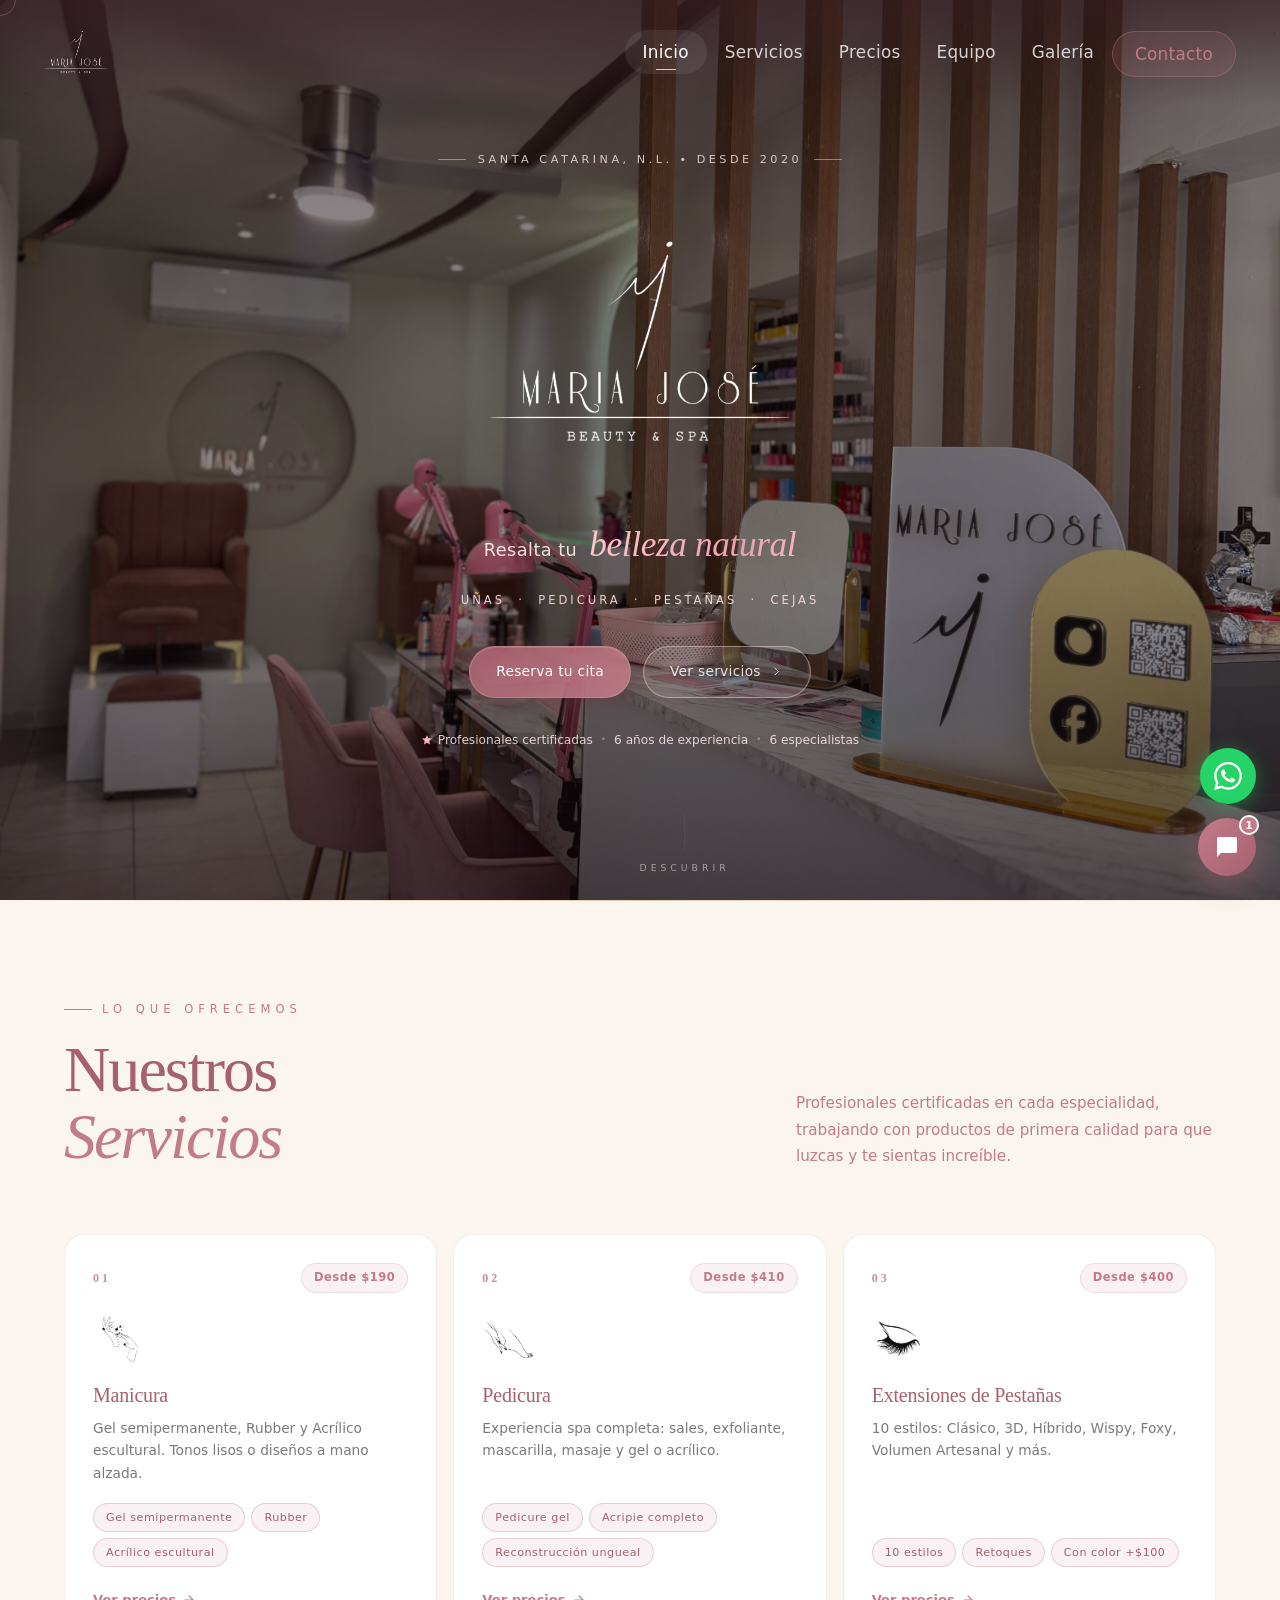
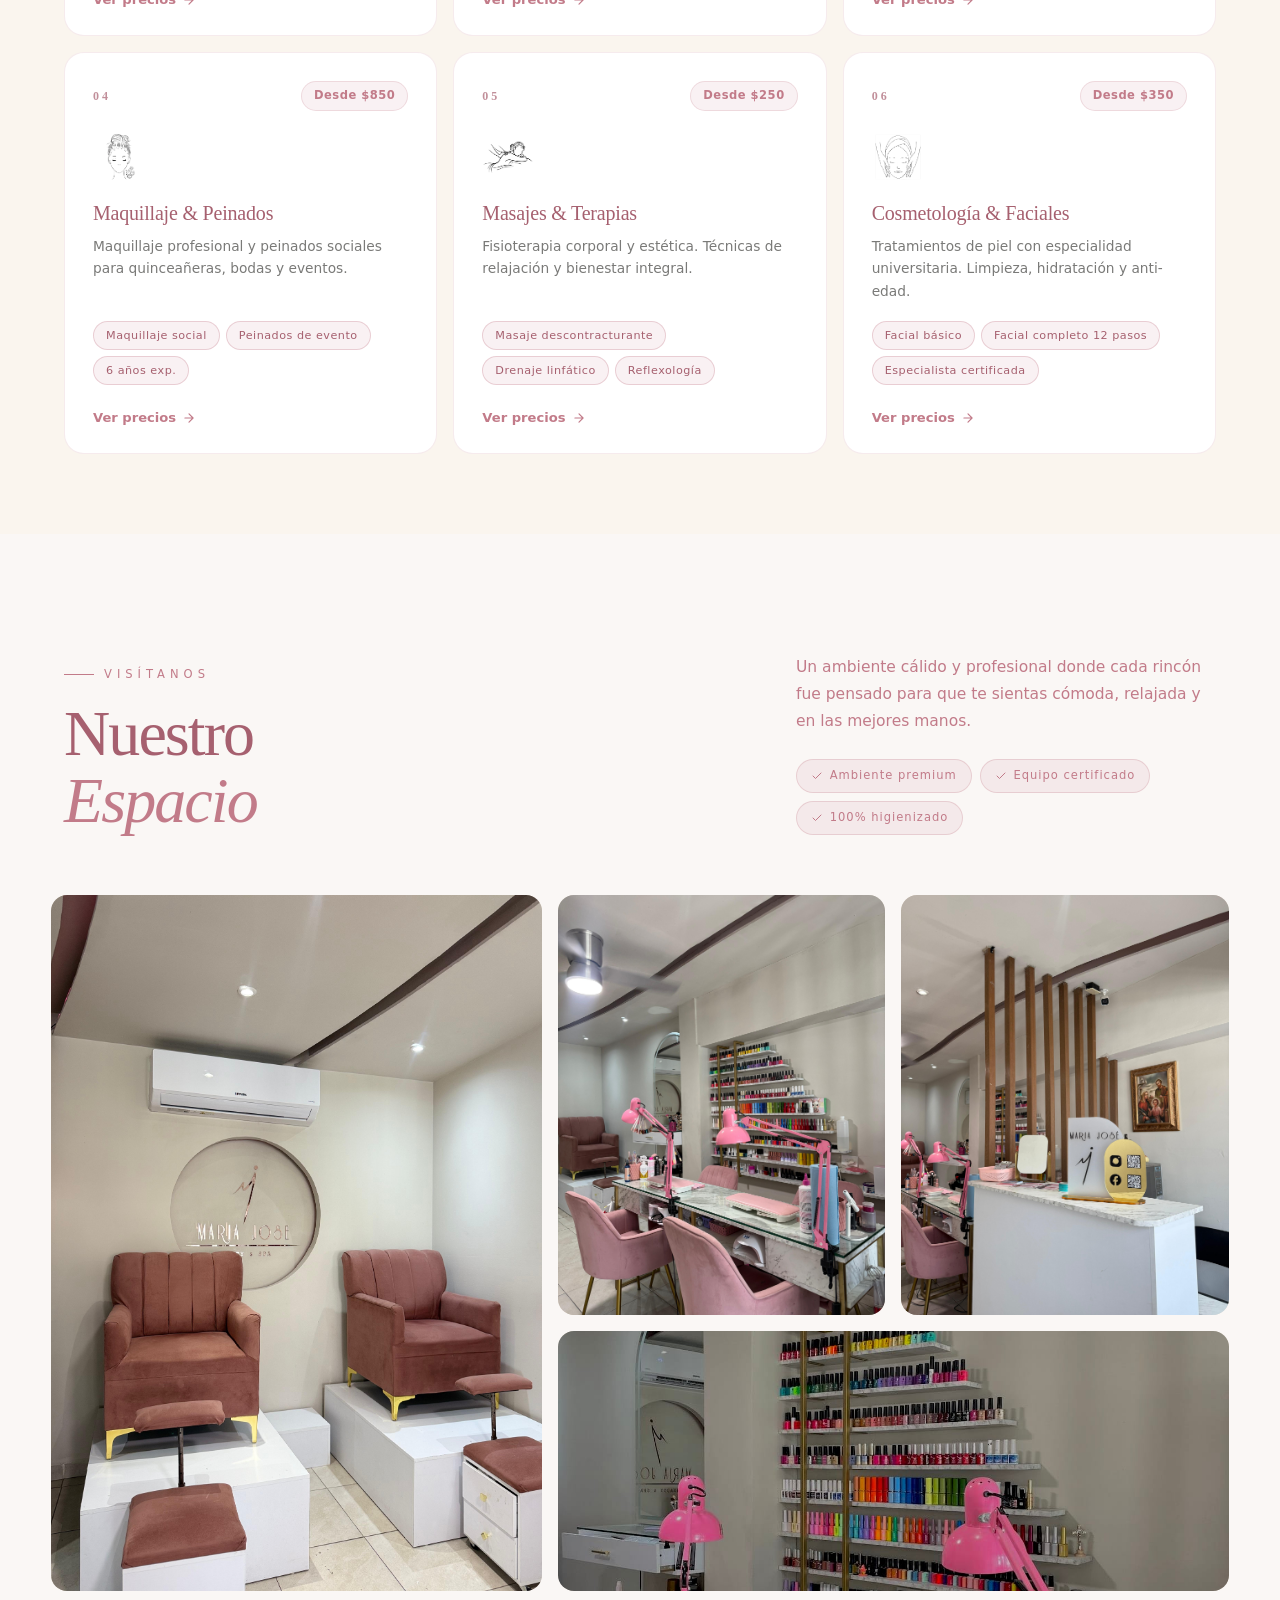
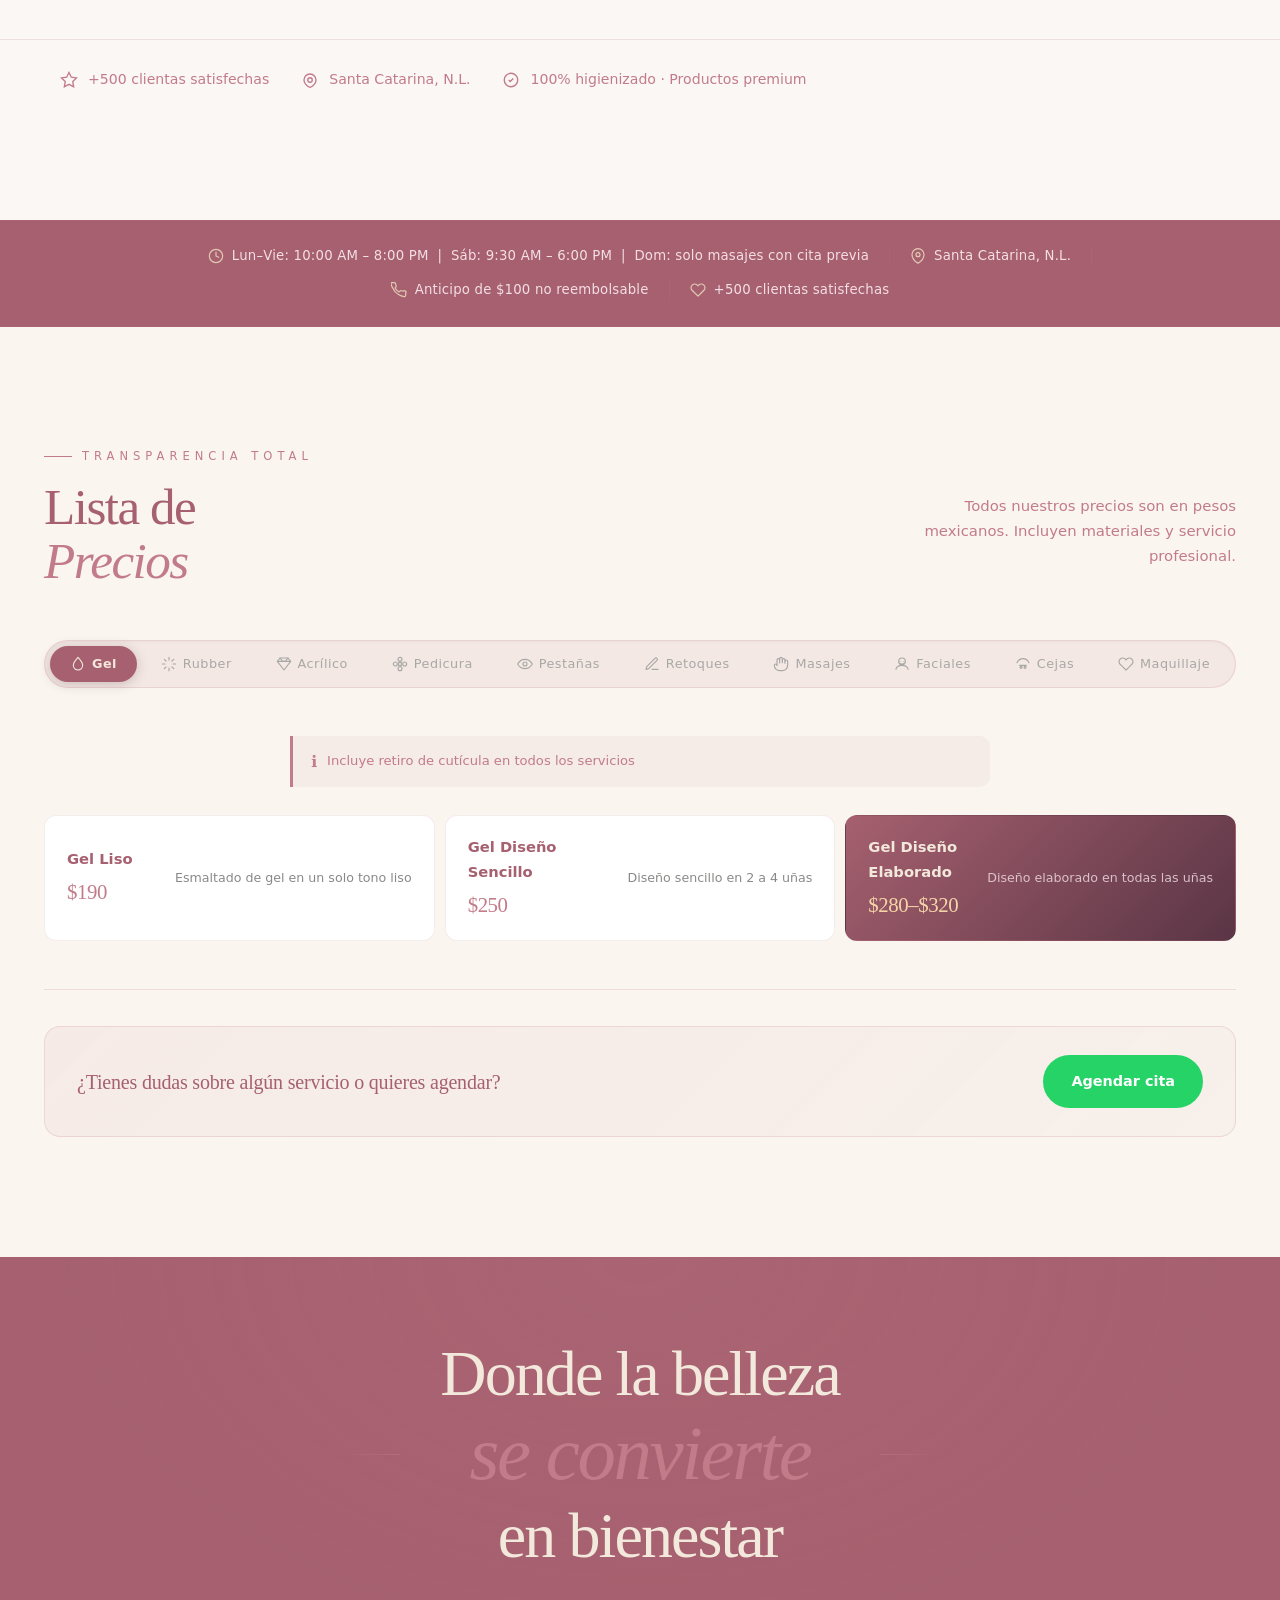
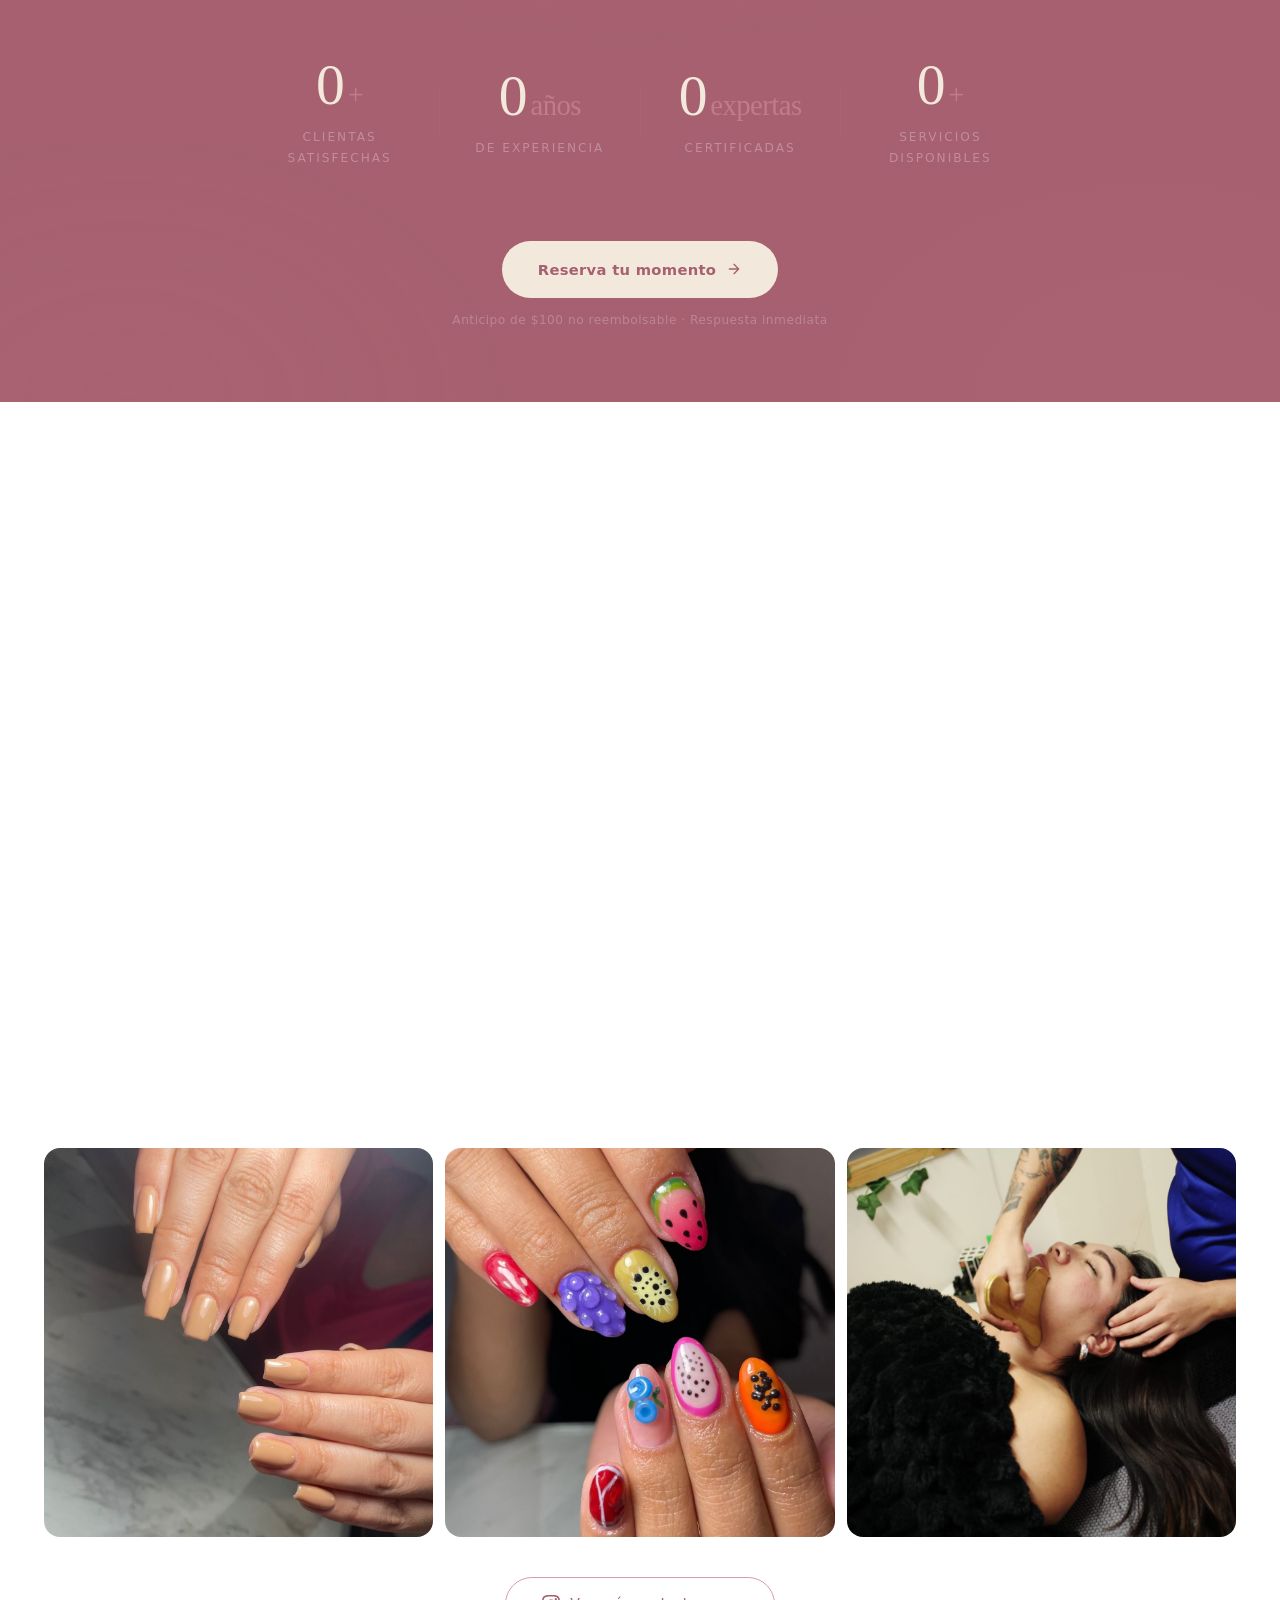
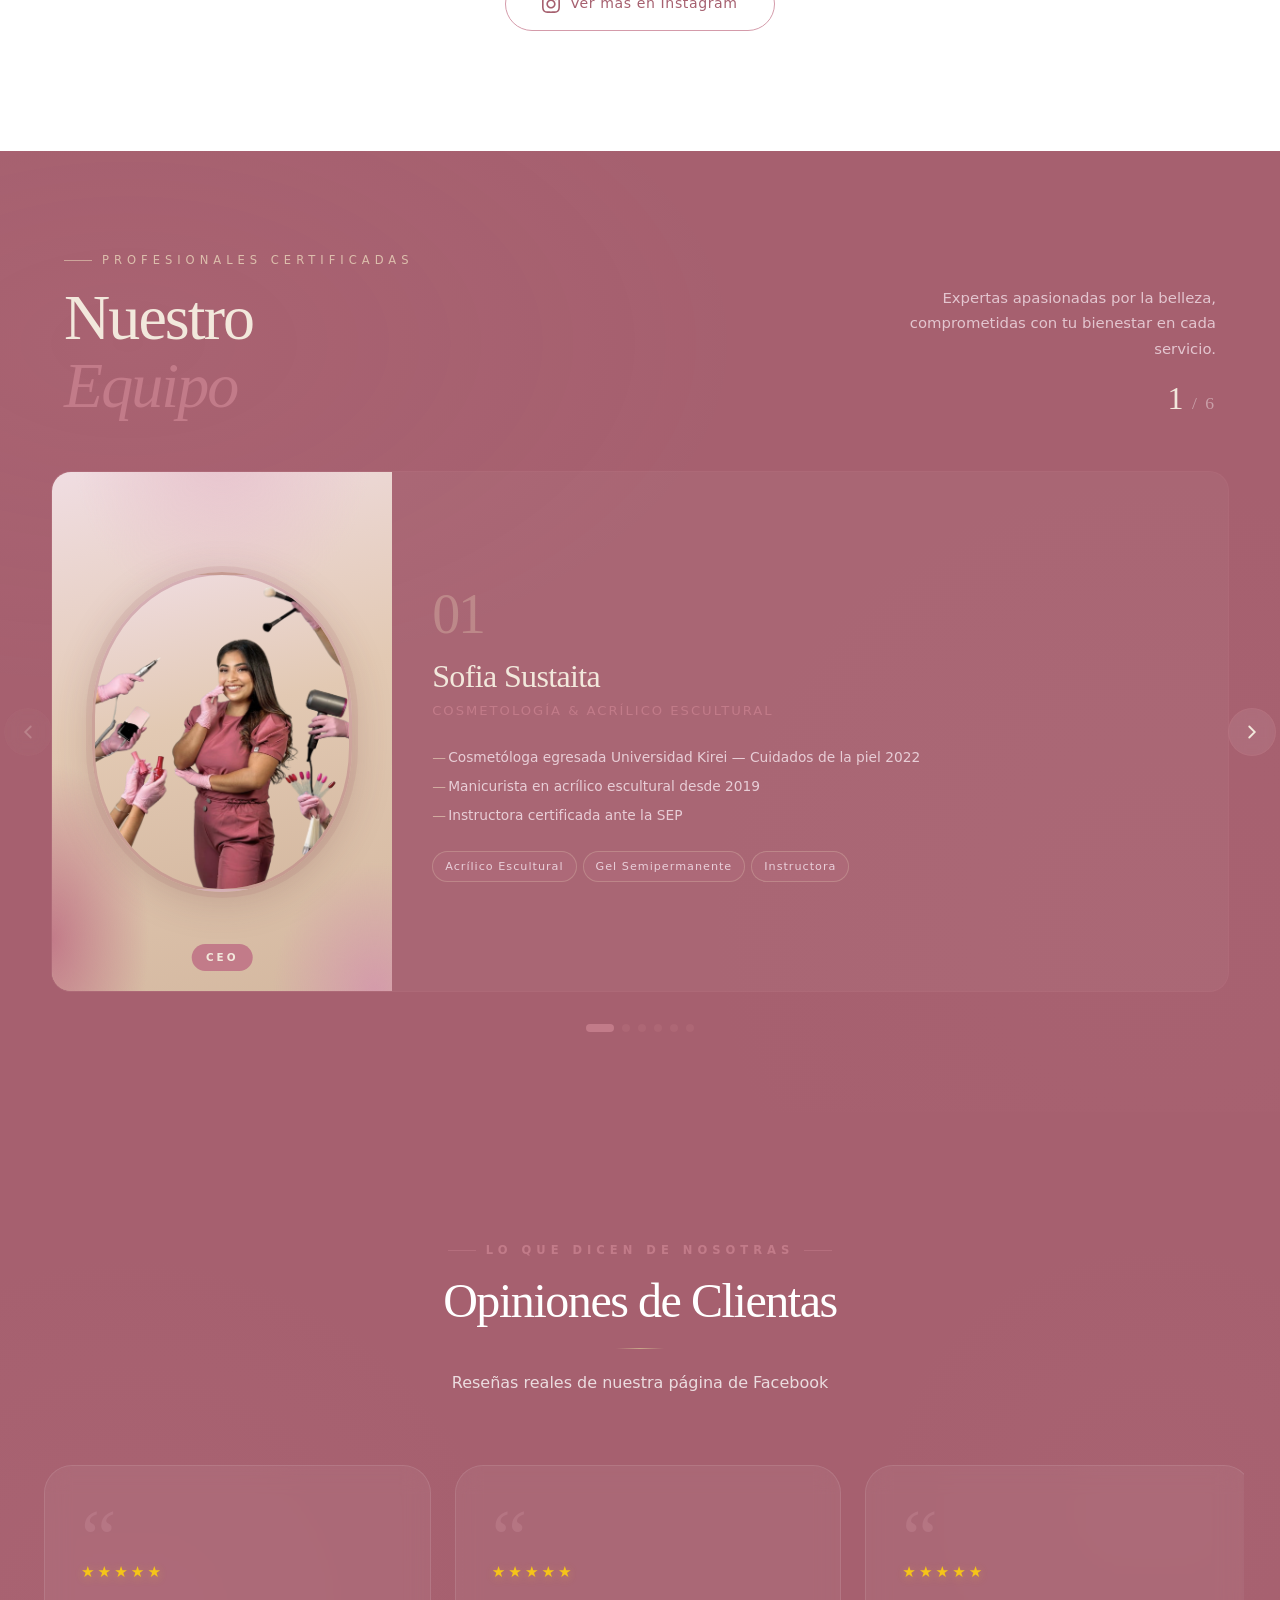
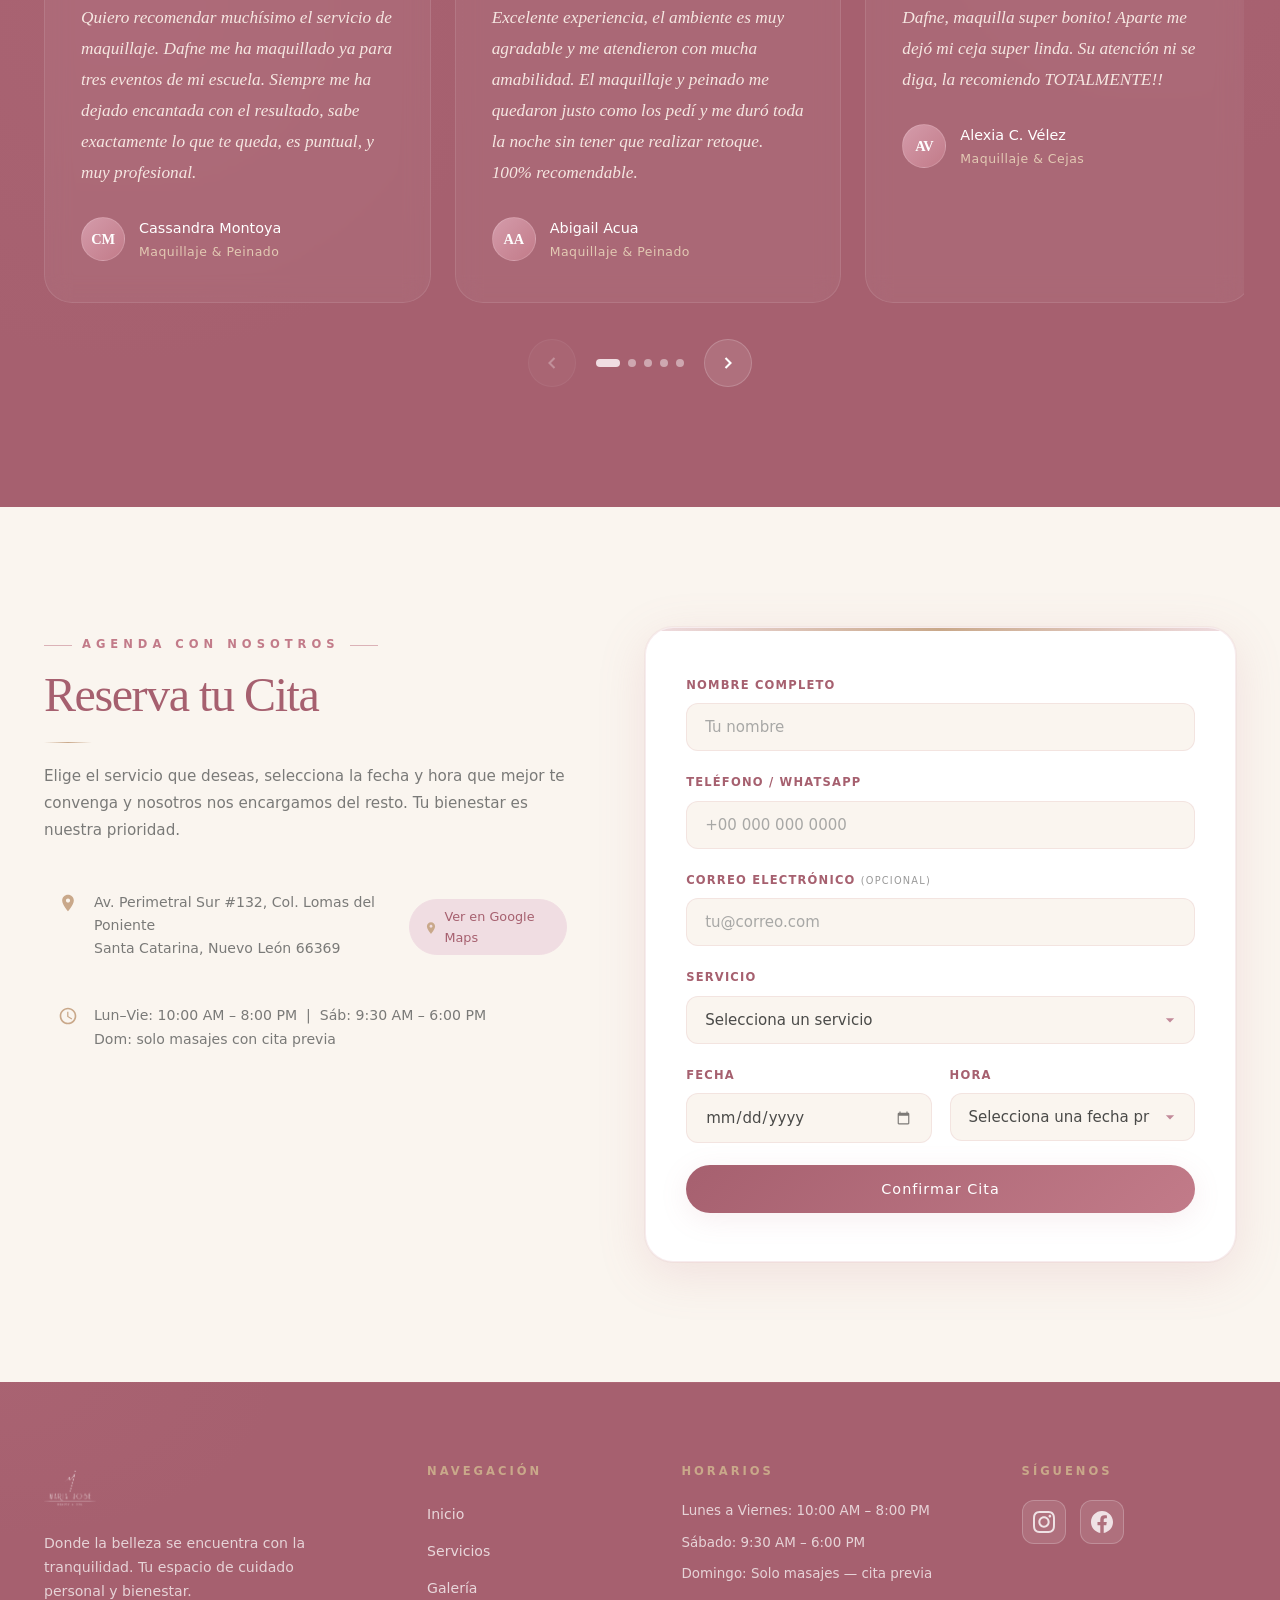
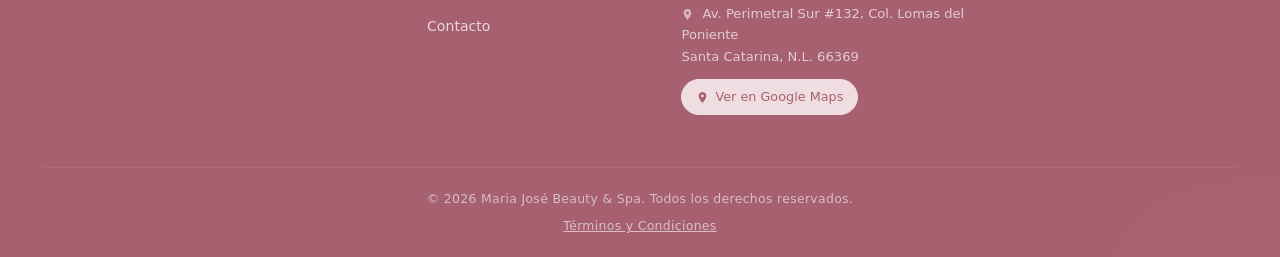
==== index.html @ 69d488f5 "Email opcional en formulario de citas del cliente Co-Authored-By: Claude Sonnet 4.6 <noreply@anthrop" ====
<!DOCTYPE html>
<html lang="es">
<head>
  <meta charset="UTF-8">
  <meta name="viewport" content="width=device-width, initial-scale=1.0">
  <title>Maria Jos&eacute; Beauty &amp; Spa | Resalta tu belleza natural</title>
  <meta name="description" content="Maria Jos&eacute; Beauty & Spa - Servicios profesionales de belleza, manicura, pedicura, tratamientos faciales, corporales y spa. Reserva tu cita hoy.">

  <!-- Favicon -->
  <link rel="icon" type="image/png" href="img/Logo.png">
  <link rel="apple-touch-icon" href="img/Logo.png">

  <!-- Preload hero image -->
  <link rel="preload" as="image" href="img/local/hero.png">

  <!-- Open Graph / Social Sharing -->
  <meta property="og:type" content="website">
  <meta property="og:locale" content="es_MX">
  <meta property="og:title" content="Maria Jos&eacute; Beauty &amp; Spa | Resalta tu belleza natural">
  <meta property="og:description" content="Servicios profesionales de belleza en Santa Catarina, N.L. Manicura, Pedicura, Extensiones de Pesta&ntilde;as, Maquillaje, Masajes y Cosmetolog&iacute;a.">
  <meta property="og:image" content="img/local/espacio-1.jpg">
  <meta name="twitter:card" content="summary_large_image">
  <meta name="twitter:title" content="Maria Jos&eacute; Beauty &amp; Spa">
  <meta name="twitter:description" content="Servicios profesionales de belleza en Santa Catarina, N.L. Reserva tu cita hoy.">
  <meta name="twitter:image" content="img/local/espacio-1.jpg">

  <!-- Content Security Policy — capa de defensa contra XSS e inyección -->
  <meta http-equiv="Content-Security-Policy" content="default-src 'self'; script-src 'self' https://cdn.jsdelivr.net 'unsafe-inline'; style-src 'self' https://fonts.googleapis.com https://fonts.gstatic.com 'unsafe-inline'; font-src 'self' https://fonts.gstatic.com; img-src 'self' data: https:; connect-src 'self' https://*.supabase.co wss://*.supabase.co; frame-ancestors 'none';">
  <meta http-equiv="X-Content-Type-Options" content="nosniff">
  <meta http-equiv="X-Frame-Options" content="DENY">

  <link rel="preconnect" href="https://fonts.googleapis.com">
  <link rel="preconnect" href="https://fonts.gstatic.com" crossorigin>
  <link href="https://fonts.googleapis.com/css2?family=Cormorant+Garamond:ital,wght@0,300;0,400;0,500;0,600;1,300;1,400;1,500&family=DM+Sans:ital,opsz,wght@0,9..40,300;0,9..40,400;0,9..40,500;0,9..40,600;1,9..40,300&family=DM+Serif+Display:ital@0;1&display=swap" rel="stylesheet">
  <link rel="stylesheet" href="css/styles.css">
  <link rel="stylesheet" href="css/hero3d.css">
  <link rel="stylesheet" href="css/enhancements.css">
</head>
<body>

  <!-- ========== HEADER ========== -->
  <header class="header" id="header">
    <div class="header__container">
      <a href="#inicio" class="header__logo">
        <img src="img/Logo.png" alt="Maria Jos&eacute; Beauty &amp; Spa" class="header__logo-img">
      </a>

      <button class="header__toggle" id="navToggle" aria-label="Abrir men&uacute;">
        <span></span>
        <span></span>
        <span></span>
      </button>

      <nav class="header__nav" id="navMenu">
        <ul class="header__nav-list">
          <li><a href="#inicio" class="header__nav-link">Inicio</a></li>
          <li><a href="#servicios" class="header__nav-link">Servicios</a></li>
          <li><a href="#precios" class="header__nav-link">Precios</a></li>
          <li><a href="#equipo" class="header__nav-link">Equipo</a></li>
          <li><a href="#galeria" class="header__nav-link">Galer&iacute;a</a></li>
          <li><a href="#contacto" class="header__nav-link">Contacto</a></li>
        </ul>
      </nav>
    </div>
  </header>

  <!-- ========== HERO ========== -->
  <section class="hero hero--cinematic" id="inicio">
    <h1 class="sr-only">Maria Jos&eacute; Beauty &amp; Spa</h1>

    <!-- Fondo degradado animado -->
    <div class="hc__bg" aria-hidden="true"></div>

    <!-- Flor 3D CSS — objeto central -->
    <div class="hc__flower-stage" aria-hidden="true">
      <div class="hc__flower">
        <!-- 8 pétalos, cada uno es un par de capas CSS 3D -->
        <div class="hc__petal hc__petal--1"><div class="hc__petal-inner"></div></div>
        <div class="hc__petal hc__petal--2"><div class="hc__petal-inner"></div></div>
        <div class="hc__petal hc__petal--3"><div class="hc__petal-inner"></div></div>
        <div class="hc__petal hc__petal--4"><div class="hc__petal-inner"></div></div>
        <div class="hc__petal hc__petal--5"><div class="hc__petal-inner"></div></div>
        <div class="hc__petal hc__petal--6"><div class="hc__petal-inner"></div></div>
        <div class="hc__petal hc__petal--7"><div class="hc__petal-inner"></div></div>
        <div class="hc__petal hc__petal--8"><div class="hc__petal-inner"></div></div>
        <!-- Centro de la flor -->
        <div class="hc__flower-center">
          <div class="hc__flower-center-inner"></div>
        </div>
      </div>
      <!-- Anillos orbitales -->
      <div class="hc__orbit hc__orbit--1"></div>
      <div class="hc__orbit hc__orbit--2"></div>
      <!-- Polvo de luz -->
      <div class="hc__dust" aria-hidden="true">
        <span class="hc__dust-p hc__dust-p--1"></span>
        <span class="hc__dust-p hc__dust-p--2"></span>
        <span class="hc__dust-p hc__dust-p--3"></span>
        <span class="hc__dust-p hc__dust-p--4"></span>
        <span class="hc__dust-p hc__dust-p--5"></span>
        <span class="hc__dust-p hc__dust-p--6"></span>
        <span class="hc__dust-p hc__dust-p--7"></span>
        <span class="hc__dust-p hc__dust-p--8"></span>
        <span class="hc__dust-p hc__dust-p--9"></span>
        <span class="hc__dust-p hc__dust-p--10"></span>
        <span class="hc__dust-p hc__dust-p--11"></span>
        <span class="hc__dust-p hc__dust-p--12"></span>
      </div>
    </div>

    <!-- Contenido de texto -->
    <div class="hc__content">

      <!-- Eyebrow -->
      <p class="hc__eyebrow">
        <span class="hc__eyebrow-line"></span>
        Santa Catarina, N.L. &bull; Desde 2020
        <span class="hc__eyebrow-line"></span>
      </p>

      <!-- Logo -->
      <div class="hc__logo-wrap">
        <img src="img/Logo.png" alt="Maria Jos&eacute; Beauty &amp; Spa" class="hc__logo">
      </div>

      <!-- Tagline -->
      <p class="hc__tagline">
        Resalta tu <em>belleza natural</em>
      </p>

      <!-- Servicios -->
      <p class="hc__services">Uñas &nbsp;·&nbsp; Pedicura &nbsp;·&nbsp; Pestañas &nbsp;·&nbsp; Cejas</p>

      <!-- CTAs -->
      <div class="hc__ctas">
        <a href="#contacto" class="hc__btn hc__btn--primary">
          Reserva tu cita
        </a>
        <a href="#servicios" class="hc__btn hc__btn--ghost">
          Ver servicios
          <svg viewBox="0 0 24 24" fill="none" stroke="currentColor" stroke-width="1.5" width="15" height="15" aria-hidden="true">
            <path d="M9 18l6-6-6-6"/>
          </svg>
        </a>
      </div>

      <!-- Badges -->
      <div class="hc__badges">
        <span class="hc__badge">
          <svg viewBox="0 0 24 24" fill="currentColor" width="12" height="12"><path d="M12 17.27L18.18 21l-1.64-7.03L22 9.24l-7.19-.61L12 2 9.19 8.63 2 9.24l5.46 4.73L5.82 21z"/></svg>
          Profesionales certificadas
        </span>
        <span class="hc__badge-sep">&bull;</span>
        <span class="hc__badge">6 a&ntilde;os de experiencia</span>
        <span class="hc__badge-sep">&bull;</span>
        <span class="hc__badge">6 especialistas</span>
      </div>

    </div>

    <!-- Scroll -->
    <div class="hc__scroll" aria-hidden="true">
      <div class="hc__scroll-bar"><div class="hc__scroll-bar-fill"></div></div>
      <span>Descubrir</span>
    </div>

  </section>

  <!-- ========== SERVICIOS ========== -->
  <section class="services svc--v2" id="servicios">
    <div class="svc__inner">

      <!-- Encabezado editorial -->
      <div class="svc__header">
        <div class="svc__header-left">
          <p class="svc__eyebrow">Lo que ofrecemos</p>
          <h2 class="svc__title">Nuestros<br><em>Servicios</em></h2>
        </div>
        <p class="svc__subtitle">Profesionales certificadas en cada especialidad, trabajando con productos de primera calidad para que luzcas y te sientas increíble.</p>
      </div>

      <!-- Grid de servicios -->
      <div class="svc__grid">

        <!-- 01 Manicura -->
        <article class="svc__card" style="--svc-hue: #C28A9A;">
          <div class="svc__card-top">
            <span class="svc__num">01</span>
            <span class="svc__price">Desde $190</span>
          </div>
          <div class="svc__icon svc__icon--img" aria-hidden="true">
            <img src="img/servicios/manicura-icon.png" alt="Manicura" class="svc__icon-img">
          </div>
          <h3 class="svc__name">Manicura</h3>
          <p class="svc__desc">Gel semipermanente, Rubber y Acr&iacute;lico escultural. Tonos lisos o dise&ntilde;os a mano alzada.</p>
          <ul class="svc__tags">
            <li>Gel semipermanente</li>
            <li>Rubber</li>
            <li>Acr&iacute;lico escultural</li>
          </ul>
          <a href="#precios" class="svc__link">Ver precios <svg width="14" height="14" viewBox="0 0 24 24" fill="none" stroke="currentColor" stroke-width="2" stroke-linecap="round" stroke-linejoin="round"><path d="M5 12h14M12 5l7 7-7 7"/></svg></a>
        </article>

        <!-- 02 Pedicura -->
        <article class="svc__card" style="--svc-hue: #8C5D6F;">
          <div class="svc__card-top">
            <span class="svc__num">02</span>
            <span class="svc__price">Desde $410</span>
          </div>
          <div class="svc__icon svc__icon--img" aria-hidden="true">
            <img src="img/servicios/pedicura-icon.png" alt="Pedicura" class="svc__icon-img">
          </div>
          <h3 class="svc__name">Pedicura</h3>
          <p class="svc__desc">Experiencia spa completa: sales, exfoliante, mascarilla, masaje y gel o acr&iacute;lico.</p>
          <ul class="svc__tags">
            <li>Pedicure gel</li>
            <li>Acripie completo</li>
            <li>Reconstrucci&oacute;n ungueal</li>
          </ul>
          <a href="#precios" class="svc__link">Ver precios <svg width="14" height="14" viewBox="0 0 24 24" fill="none" stroke="currentColor" stroke-width="2" stroke-linecap="round" stroke-linejoin="round"><path d="M5 12h14M12 5l7 7-7 7"/></svg></a>
        </article>

        <!-- 03 Pestañas -->
        <article class="svc__card" style="--svc-hue: #8C5D6F;">
          <div class="svc__card-top">
            <span class="svc__num">03</span>
            <span class="svc__price">Desde $400</span>
          </div>
          <div class="svc__icon svc__icon--img" aria-hidden="true">
            <img src="img/servicios/pestanas-icon.png" alt="Extensiones de Pestañas" class="svc__icon-img">
          </div>
          <h3 class="svc__name">Extensiones de Pesta&ntilde;as</h3>
          <p class="svc__desc">10 estilos: Cl&aacute;sico, 3D, H&iacute;brido, Wispy, Foxy, Volumen Artesanal y m&aacute;s.</p>
          <ul class="svc__tags">
            <li>10 estilos</li>
            <li>Retoques</li>
            <li>Con color +$100</li>
          </ul>
          <a href="#precios" class="svc__link">Ver precios <svg width="14" height="14" viewBox="0 0 24 24" fill="none" stroke="currentColor" stroke-width="2" stroke-linecap="round" stroke-linejoin="round"><path d="M5 12h14M12 5l7 7-7 7"/></svg></a>
        </article>

        <!-- 04 Maquillaje -->
        <article class="svc__card" style="--svc-hue: #D5A6B4;">
          <div class="svc__card-top">
            <span class="svc__num">04</span>
            <span class="svc__price">Desde $850</span>
          </div>
          <div class="svc__icon svc__icon--img" aria-hidden="true">
            <img src="img/servicios/maquillaje-icon.png" alt="Maquillaje y Peinados" class="svc__icon-img">
          </div>
          <h3 class="svc__name">Maquillaje &amp; Peinados</h3>
          <p class="svc__desc">Maquillaje profesional y peinados sociales para quincea&ntilde;eras, bodas y eventos.</p>
          <ul class="svc__tags">
            <li>Maquillaje social</li>
            <li>Peinados de evento</li>
            <li>6 a&ntilde;os exp.</li>
          </ul>
          <a href="#precios" class="svc__link" data-goto-tab="maquillaje">Ver precios <svg width="14" height="14" viewBox="0 0 24 24" fill="none" stroke="currentColor" stroke-width="2" stroke-linecap="round" stroke-linejoin="round"><path d="M5 12h14M12 5l7 7-7 7"/></svg></a>
        </article>

        <!-- 05 Masajes -->
        <article class="svc__card" style="--svc-hue: #7A4E5C;">
          <div class="svc__card-top">
            <span class="svc__num">05</span>
            <span class="svc__price">Desde $250</span>
          </div>
          <div class="svc__icon svc__icon--img" aria-hidden="true">
            <img src="img/servicios/masajes-icon.png" alt="Masajes y Terapias" class="svc__icon-img">
          </div>
          <h3 class="svc__name">Masajes &amp; Terapias</h3>
          <p class="svc__desc">Fisioterapia corporal y est&eacute;tica. T&eacute;cnicas de relajaci&oacute;n y bienestar integral.</p>
          <ul class="svc__tags">
            <li>Masaje descontracturante</li>
            <li>Drenaje linf&aacute;tico</li>
            <li>Reflexolog&iacute;a</li>
          </ul>
          <a href="#precios" class="svc__link" data-goto-tab="masajes">Ver precios <svg width="14" height="14" viewBox="0 0 24 24" fill="none" stroke="currentColor" stroke-width="2" stroke-linecap="round" stroke-linejoin="round"><path d="M5 12h14M12 5l7 7-7 7"/></svg></a>
        </article>

        <!-- 06 Cosmetología -->
        <article class="svc__card" style="--svc-hue: #B07A8A;">
          <div class="svc__card-top">
            <span class="svc__num">06</span>
            <span class="svc__price">Desde $350</span>
          </div>
          <div class="svc__icon svc__icon--img" aria-hidden="true">
            <img src="img/servicios/facial-icon.png" alt="Cosmetología y Faciales" class="svc__icon-img">
          </div>
          <h3 class="svc__name">Cosmetolog&iacute;a &amp; Faciales</h3>
          <p class="svc__desc">Tratamientos de piel con especialidad universitaria. Limpieza, hidrataci&oacute;n y anti-edad.</p>
          <ul class="svc__tags">
            <li>Facial b&aacute;sico</li>
            <li>Facial completo 12 pasos</li>
            <li>Especialista certificada</li>
          </ul>
          <a href="#precios" class="svc__link" data-goto-tab="faciales">Ver precios <svg width="14" height="14" viewBox="0 0 24 24" fill="none" stroke="currentColor" stroke-width="2" stroke-linecap="round" stroke-linejoin="round"><path d="M5 12h14M12 5l7 7-7 7"/></svg></a>
        </article>

      </div>
    </div>
  </section>

  <!-- ========== NUESTRO ESPACIO ========== -->
  <section class="espacio espacio--v2" id="espacio">

    <!-- Encabezado editorial -->
    <div class="espacio__header">
      <div class="espacio__header-left">
        <p class="espacio__eyebrow">Visítanos</p>
        <h2 class="espacio__title">Nuestro<br><em>Espacio</em></h2>
      </div>
      <div class="espacio__header-right">
        <p class="espacio__desc">Un ambiente c&aacute;lido y profesional donde cada rinc&oacute;n fue pensado para que te sientas c&oacute;moda, relajada y en las mejores manos.</p>
        <div class="espacio__pills">
          <span class="espacio__pill"><svg class="pill-icon" viewBox="0 0 24 24" fill="none" stroke="currentColor" stroke-width="2" stroke-linecap="round"><path d="M20 6L9 17l-5-5"/></svg> Ambiente premium</span>
          <span class="espacio__pill"><svg class="pill-icon" viewBox="0 0 24 24" fill="none" stroke="currentColor" stroke-width="2" stroke-linecap="round"><path d="M20 6L9 17l-5-5"/></svg> Equipo certificado</span>
          <span class="espacio__pill"><svg class="pill-icon" viewBox="0 0 24 24" fill="none" stroke="currentColor" stroke-width="2" stroke-linecap="round"><path d="M20 6L9 17l-5-5"/></svg> 100% higienizado</span>
        </div>
      </div>
    </div>

    <!-- Galería inmersiva -->
    <div class="espacio__gallery">

      <div class="espacio__card espacio__card--hero">
        <div class="espacio__card-img-wrap">
          <img src="img/local/espacio-1.jpg" alt="Área de pedicura spa" loading="lazy" class="espacio-img--hero">
        </div>
        <div class="espacio__card-overlay">
          <div class="espacio__card-info">
            <span class="espacio__card-num">01</span>
            <h3 class="espacio__card-name">Spa de Pedicura</h3>
            <p class="espacio__card-caption">Sillones ergon&oacute;micos con masaje y jacuzzi para pies</p>
          </div>
          <span class="espacio__card-arrow">&#8599;</span>
        </div>
      </div>

      <div class="espacio__card espacio__card--tall">
        <div class="espacio__card-img-wrap">
          <img src="img/local/espacio-2.jpg" alt="Estaciones de manicura" loading="lazy" class="espacio-img--tall">
        </div>
        <div class="espacio__card-overlay">
          <div class="espacio__card-info">
            <span class="espacio__card-num">02</span>
            <h3 class="espacio__card-name">Manicura</h3>
            <p class="espacio__card-caption">Estaciones iluminadas con luz natural y ventilaci&oacute;n premium</p>
          </div>
          <span class="espacio__card-arrow">&#8599;</span>
        </div>
      </div>

      <div class="espacio__card espacio__card--square">
        <div class="espacio__card-img-wrap">
          <img src="img/local/espacio-3.jpg" alt="Mostrador Maria José Beauty & Spa" loading="lazy" class="espacio-img--square">
        </div>
        <div class="espacio__card-overlay">
          <div class="espacio__card-info">
            <span class="espacio__card-num">03</span>
            <h3 class="espacio__card-name">Recepci&oacute;n</h3>
            <p class="espacio__card-caption">Atenci&oacute;n personalizada desde el primer momento</p>
          </div>
          <span class="espacio__card-arrow">&#8599;</span>
        </div>
      </div>

      <div class="espacio__card espacio__card--wide">
        <div class="espacio__card-img-wrap">
          <img src="img/local/espacio-4.jpg" alt="Estación de manicura y esmaltes" loading="lazy" class="espacio-img--wide">
        </div>
        <div class="espacio__card-overlay">
          <div class="espacio__card-info">
            <span class="espacio__card-num">04</span>
            <h3 class="espacio__card-name">Selecci&oacute;n de Colores</h3>
            <p class="espacio__card-caption">M&aacute;s de 300 tonos y acabados para elegir el tuyo</p>
          </div>
          <span class="espacio__card-arrow">&#8599;</span>
        </div>
      </div>

    </div>

    <!-- Barra de confianza -->
    <div class="espacio__trust">
      <div class="espacio__trust-badge">
        <svg width="18" height="18" viewBox="0 0 24 24" fill="none" stroke="currentColor" stroke-width="1.8"><path d="M12 2l3.09 6.26L22 9.27l-5 4.87 1.18 6.88L12 17.77l-6.18 3.25L7 14.14 2 9.27l6.91-1.01L12 2z"/></svg>
        <span>+500 clientas satisfechas</span>
      </div>
      <div class="espacio__trust-badge">
        <svg width="18" height="18" viewBox="0 0 24 24" fill="none" stroke="currentColor" stroke-width="1.8"><path d="M12 22s8-4 8-10a8 8 0 00-16 0c0 6 8 10 8 10z"/><circle cx="12" cy="12" r="3"/></svg>
        <span>Santa Catarina, N.L.</span>
      </div>
      <div class="espacio__trust-badge">
        <svg width="18" height="18" viewBox="0 0 24 24" fill="none" stroke="currentColor" stroke-width="1.8"><path d="M9 12l2 2 4-4"/><path d="M21 12c0 4.97-4.03 9-9 9S3 16.97 3 12 7.03 3 12 3s9 4.03 9 9z"/></svg>
        <span>100% higienizado &middot; Productos premium</span>
      </div>
    </div>

  </section>

  <!-- ========== FRANJA INFO ========== -->
  <div class="info-strip">
    <div class="info-strip__inner">
      <div class="info-strip__item">
        <svg width="16" height="16" viewBox="0 0 24 24" fill="none" stroke="currentColor" stroke-width="1.8" stroke-linecap="round" stroke-linejoin="round"><circle cx="12" cy="12" r="10"/><path d="M12 6v6l4 2"/></svg>
        <span>Lun&ndash;Vie: 10:00 AM &ndash; 8:00 PM &nbsp;|&nbsp; S&aacute;b: 9:30 AM &ndash; 6:00 PM &nbsp;|&nbsp; Dom: solo masajes con cita previa</span>
      </div>
      <div class="info-strip__sep"></div>
      <div class="info-strip__item">
        <svg width="16" height="16" viewBox="0 0 24 24" fill="none" stroke="currentColor" stroke-width="1.8" stroke-linecap="round" stroke-linejoin="round"><path d="M21 10c0 7-9 13-9 13S3 17 3 10a9 9 0 0118 0z"/><circle cx="12" cy="10" r="3"/></svg>
        <span>Santa Catarina, N.L.</span>
      </div>
      <div class="info-strip__sep"></div>
      <div class="info-strip__item">
        <svg width="16" height="16" viewBox="0 0 24 24" fill="none" stroke="currentColor" stroke-width="1.8" stroke-linecap="round" stroke-linejoin="round"><path d="M22 16.92v3a2 2 0 01-2.18 2 19.79 19.79 0 01-8.63-3.07A19.5 19.5 0 013.07 9.81a19.79 19.79 0 01-3.07-8.7A2 2 0 012 1h3a2 2 0 012 1.72c.127.96.361 1.903.7 2.81a2 2 0 01-.45 2.11L6.09 8.91a16 16 0 006 6l1.27-1.27a2 2 0 012.11-.45c.907.339 1.85.573 2.81.7A2 2 0 0122 16.92z"/></svg>
        <span>Anticipo de $100 no reembolsable</span>
      </div>
      <div class="info-strip__sep info-strip__sep--hide-sm"></div>
      <div class="info-strip__item info-strip__item--hide-sm">
        <svg width="16" height="16" viewBox="0 0 24 24" fill="none" stroke="currentColor" stroke-width="1.8" stroke-linecap="round" stroke-linejoin="round"><path d="M20.84 4.61a5.5 5.5 0 00-7.78 0L12 5.67l-1.06-1.06a5.5 5.5 0 00-7.78 7.78l1.06 1.06L12 21.23l7.78-7.78 1.06-1.06a5.5 5.5 0 000-7.78z"/></svg>
        <span>+500 clientas satisfechas</span>
      </div>
    </div>
  </div>

  <!-- ========== PRECIOS ========== -->
  <section class="pricing pricing--v2" id="precios">
    <div class="container">

      <!-- Encabezado editorial -->
      <div class="pricing2__header">
        <div class="pricing2__header-left">
          <p class="pricing2__eyebrow">Transparencia total</p>
          <h2 class="pricing2__title">Lista de<br><em>Precios</em></h2>
        </div>
        <div class="pricing2__header-right">
          <p class="pricing2__desc">Todos nuestros precios son en pesos mexicanos. Incluyen materiales y servicio profesional.</p>
        </div>
      </div>

      <!-- Tabs con iconos SVG -->
      <div class="pricing__tabs pricing2__tabs" role="tablist">
        <button class="pricing__tab pricing__tab--active pricing2__tab" data-tab="gel" role="tab">
          <!-- Gota / esmalte -->
          <svg class="pricing2__tab-icon" viewBox="0 0 24 24" fill="none" stroke="currentColor" stroke-width="1.7" stroke-linecap="round" stroke-linejoin="round"><path d="M12 2C12 2 5 9.5 5 14a7 7 0 0014 0c0-4.5-7-12-7-12z"/></svg>
          <span>Gel</span>
        </button>
        <button class="pricing__tab pricing2__tab" data-tab="rubber" role="tab">
          <!-- Estrella / destellos -->
          <svg class="pricing2__tab-icon" viewBox="0 0 24 24" fill="none" stroke="currentColor" stroke-width="1.7" stroke-linecap="round" stroke-linejoin="round"><path d="M12 2v4M12 18v4M4.93 4.93l2.83 2.83M16.24 16.24l2.83 2.83M2 12h4M18 12h4M4.93 19.07l2.83-2.83M16.24 7.76l2.83-2.83"/></svg>
          <span>Rubber</span>
        </button>
        <button class="pricing__tab pricing2__tab" data-tab="acrilico" role="tab">
          <!-- Rombo / cristal -->
          <svg class="pricing2__tab-icon" viewBox="0 0 24 24" fill="none" stroke="currentColor" stroke-width="1.7" stroke-linecap="round" stroke-linejoin="round"><path d="M2 8l10 13L22 8l-4-5H6L2 8z"/><path d="M6 3l4 5h4l4-5"/><path d="M2 8h20"/></svg>
          <span>Acr&iacute;lico</span>
        </button>
        <button class="pricing__tab pricing2__tab" data-tab="pedicura" role="tab">
          <!-- Flor / spa -->
          <svg class="pricing2__tab-icon" viewBox="0 0 24 24" fill="none" stroke="currentColor" stroke-width="1.7" stroke-linecap="round" stroke-linejoin="round"><circle cx="12" cy="12" r="2.5"/><path d="M12 2a3 3 0 010 6 3 3 0 010-6zM12 16a3 3 0 010 6 3 3 0 010-6zM2 12a3 3 0 016 0 3 3 0 01-6 0zM16 12a3 3 0 016 0 3 3 0 01-6 0z"/></svg>
          <span>Pedicura</span>
        </button>
        <button class="pricing__tab pricing2__tab" data-tab="pestanas" role="tab">
          <!-- Ojo estilizado -->
          <svg class="pricing2__tab-icon" viewBox="0 0 24 24" fill="none" stroke="currentColor" stroke-width="1.7" stroke-linecap="round" stroke-linejoin="round"><path d="M1 12s4-7 11-7 11 7 11 7-4 7-11 7-11-7-11-7z"/><circle cx="12" cy="12" r="3"/></svg>
          <span>Pesta&ntilde;as</span>
        </button>
        <button class="pricing__tab pricing2__tab" data-tab="retoques" role="tab">
          <!-- Retoque / herramientas -->
          <svg class="pricing2__tab-icon" viewBox="0 0 24 24" fill="none" stroke="currentColor" stroke-width="1.7" stroke-linecap="round" stroke-linejoin="round"><path d="M12 20h9"/><path d="M16.5 3.5a2.121 2.121 0 013 3L7 19l-4 1 1-4 12.5-12.5z"/></svg>
          <span>Retoques</span>
        </button>
        <button class="pricing__tab pricing2__tab" data-tab="masajes" role="tab">
          <!-- Manos / masaje -->
          <svg class="pricing2__tab-icon" viewBox="0 0 24 24" fill="none" stroke="currentColor" stroke-width="1.7" stroke-linecap="round" stroke-linejoin="round"><path d="M18 11V6a2 2 0 00-2-2v0a2 2 0 00-2 2v0"/><path d="M14 10V4a2 2 0 00-2-2v0a2 2 0 00-2 2v2"/><path d="M10 10.5V6a2 2 0 00-2-2v0a2 2 0 00-2 2v8"/><path d="M18 8a2 2 0 114 0v6a8 8 0 01-8 8H10a8 8 0 01-8-8 2 2 0 014 0"/></svg>
          <span>Masajes</span>
        </button>
        <button class="pricing__tab pricing2__tab" data-tab="faciales" role="tab">
          <!-- Cara / facial -->
          <svg class="pricing2__tab-icon" viewBox="0 0 24 24" fill="none" stroke="currentColor" stroke-width="1.7" stroke-linecap="round" stroke-linejoin="round"><circle cx="12" cy="8" r="5"/><path d="M9 8h.01M15 8h.01"/><path d="M9 11c.5 1.5 5.5 1.5 6 0"/><path d="M3 20c0-3.3 4-6 9-6s9 2.7 9 6"/></svg>
          <span>Faciales</span>
        </button>
        <button class="pricing__tab pricing2__tab" data-tab="cejas" role="tab">
          <!-- Ceja / arco -->
          <svg class="pricing2__tab-icon" viewBox="0 0 24 24" fill="none" stroke="currentColor" stroke-width="1.7" stroke-linecap="round" stroke-linejoin="round"><path d="M3 10c2-4 6-6 9-6s7 2 9 6"/><path d="M7 14h10"/><circle cx="9" cy="17" r="1.5"/><circle cx="15" cy="17" r="1.5"/></svg>
          <span>Cejas</span>
        </button>
        <button class="pricing__tab pricing2__tab" data-tab="maquillaje" role="tab">
          <svg class="pricing2__tab-icon" viewBox="0 0 24 24" fill="none" stroke="currentColor" stroke-width="1.7" stroke-linecap="round" stroke-linejoin="round"><path d="M20.84 4.61a5.5 5.5 0 00-7.78 0L12 5.67l-1.06-1.06a5.5 5.5 0 00-7.78 7.78l1.06 1.06L12 21.23l7.78-7.78 1.06-1.06a5.5 5.5 0 000-7.78z"/></svg>
          <span>Maquillaje</span>
        </button>
      </div>

      <!-- GEL SEMIPERMANENTE -->
      <div class="pricing__panel pricing__panel--active" id="panel-gel">
        <div class="pricing__note">Incluye retiro de cut&iacute;cula en todos los servicios</div>
        <div class="pricing__grid">
          <div class="pricing__item">
            <div class="pricing__item-top">
              <h4 class="pricing__item-name">Gel Liso</h4>
              <span class="pricing__item-price">$190</span>
            </div>
            <p class="pricing__item-desc">Esmaltado de gel en un solo tono liso</p>
          </div>
          <div class="pricing__item">
            <div class="pricing__item-top">
              <h4 class="pricing__item-name">Gel Dise&ntilde;o Sencillo</h4>
              <span class="pricing__item-price">$250</span>
            </div>
            <p class="pricing__item-desc">Dise&ntilde;o sencillo en 2 a 4 u&ntilde;as</p>
          </div>
          <div class="pricing__item pricing__item--highlight">
            <div class="pricing__item-top">
              <h4 class="pricing__item-name">Gel Dise&ntilde;o Elaborado</h4>
              <span class="pricing__item-price">$280&ndash;$320</span>
            </div>
            <p class="pricing__item-desc">Dise&ntilde;o elaborado en todas las u&ntilde;as</p>
          </div>
        </div>
      </div>

      <!-- RUBBER -->
      <div class="pricing__panel" id="panel-rubber">
        <div class="pricing__note">Todos incluyen manicura rusa (retiro de cut&iacute;cula con drill)</div>
        <div class="pricing__grid">
          <div class="pricing__item">
            <div class="pricing__item-top">
              <h4 class="pricing__item-name">Rubber</h4>
              <span class="pricing__item-price">Desde $380</span>
            </div>
            <p class="pricing__item-desc">Manicura rusa con retiro de cut&iacute;cula con drill</p>
          </div>
          <div class="pricing__item">
            <div class="pricing__item-top">
              <h4 class="pricing__item-name">Rubber Gel Liso</h4>
              <span class="pricing__item-price">$420</span>
            </div>
            <p class="pricing__item-desc">Manicura rusa + gel en un solo tono liso</p>
          </div>
          <div class="pricing__item">
            <div class="pricing__item-top">
              <h4 class="pricing__item-name">Rubber Dise&ntilde;o Sencillo</h4>
              <span class="pricing__item-price">$450&ndash;$480</span>
            </div>
            <p class="pricing__item-desc">Manicura rusa + dise&ntilde;o sencillo</p>
          </div>
          <div class="pricing__item pricing__item--highlight">
            <div class="pricing__item-top">
              <h4 class="pricing__item-name">Rubber Dise&ntilde;o Elaborado</h4>
              <span class="pricing__item-price">$480&ndash;$580</span>
            </div>
            <p class="pricing__item-desc">Manicura rusa + dise&ntilde;o elaborado premium</p>
          </div>
        </div>
      </div>

      <!-- ACRILICO -->
      <div class="pricing__panel" id="panel-acrilico">
        <div class="pricing__note">Largo m&aacute;ximo #3 incluido &mdash; cada largo extra: +$40</div>
        <div class="pricing__grid">
          <div class="pricing__item">
            <div class="pricing__item-top">
              <h4 class="pricing__item-name">Acr&iacute;lico Liso</h4>
              <span class="pricing__item-price">$430</span>
            </div>
            <p class="pricing__item-desc">Retiro de cut&iacute;cula + gel tonos lisos</p>
          </div>
          <div class="pricing__item">
            <div class="pricing__item-top">
              <h4 class="pricing__item-name">Acr&iacute;lico Dise&ntilde;o Sencillo</h4>
              <span class="pricing__item-price">$450&ndash;$470</span>
            </div>
            <p class="pricing__item-desc">Dise&ntilde;o en 2 a 4 u&ntilde;as</p>
          </div>
          <div class="pricing__item">
            <div class="pricing__item-top">
              <h4 class="pricing__item-name">Acr&iacute;lico French</h4>
              <span class="pricing__item-price">$490</span>
            </div>
            <p class="pricing__item-desc">Dise&ntilde;o French cl&aacute;sico (punta blanca)</p>
          </div>
          <div class="pricing__item pricing__item--highlight">
            <div class="pricing__item-top">
              <h4 class="pricing__item-name">Acr&iacute;lico Dise&ntilde;o Elaborado</h4>
              <span class="pricing__item-price">$590&ndash;$740</span>
            </div>
            <p class="pricing__item-desc">Dise&ntilde;o elaborado de alta complejidad</p>
          </div>
        </div>
      </div>

      <!-- PEDICURA -->
      <div class="pricing__panel" id="panel-pedicura">
        <div class="pricing__note">Todos incluyen: sales, exfoliante, mascarilla, crema hidratante y masaje</div>
        <div class="pricing__grid">
          <div class="pricing__item">
            <div class="pricing__item-top">
              <h4 class="pricing__item-name">Pedicure Gel Liso</h4>
              <span class="pricing__item-price">$410</span>
            </div>
            <p class="pricing__item-desc">Tratamiento completo + gel tono liso</p>
          </div>
          <div class="pricing__item">
            <div class="pricing__item-top">
              <h4 class="pricing__item-name">Pedicure con French</h4>
              <span class="pricing__item-price">$460</span>
            </div>
            <p class="pricing__item-desc">Tratamiento completo + dise&ntilde;o French</p>
          </div>
          <div class="pricing__item">
            <div class="pricing__item-top">
              <h4 class="pricing__item-name">Pedicure Acripie Sencillo</h4>
              <span class="pricing__item-price">$460</span>
            </div>
            <p class="pricing__item-desc">Acr&iacute;lico solo en pulgares + gel tonos lisos</p>
          </div>
          <div class="pricing__item">
            <div class="pricing__item-top">
              <h4 class="pricing__item-name">Pedicure Acripie Completo</h4>
              <span class="pricing__item-price">$530</span>
            </div>
            <p class="pricing__item-desc">Acr&iacute;lico en todas las u&ntilde;as + gel tonos lisos</p>
          </div>
          <div class="pricing__item pricing__item--highlight">
            <div class="pricing__item-top">
              <h4 class="pricing__item-name">Reconstrucci&oacute;n Ungueal</h4>
              <span class="pricing__item-price">$650</span>
            </div>
            <p class="pricing__item-desc">Tratamiento est&eacute;tico y terap&eacute;utico para restaurar u&ntilde;as da&ntilde;adas o deformadas con acr&iacute;lico medicado</p>
          </div>
        </div>
      </div>

      <!-- PESTAÑAS -->
      <div class="pricing__panel" id="panel-pestanas">
        <div class="pricing__note">Retiro de extensiones: $150 &nbsp;|&nbsp; Extensiones con color: +$100</div>
        <div class="pricing__grid">
          <div class="pricing__item">
            <div class="pricing__item-top">
              <h4 class="pricing__item-name">Look Cl&aacute;sico</h4>
              <span class="pricing__item-price">$400</span>
            </div>
            <p class="pricing__item-desc">Una extensi&oacute;n por pesta&ntilde;a. Natural y elegante. Retoque $250&ndash;$300</p>
          </div>
          <div class="pricing__item">
            <div class="pricing__item-top">
              <h4 class="pricing__item-name">3D / Efecto R&iacute;mel</h4>
              <span class="pricing__item-price">$500</span>
            </div>
            <p class="pricing__item-desc">M&aacute;s volumen, imita el acabado de r&iacute;mel. Retoque $350&ndash;$390</p>
          </div>
          <div class="pricing__item">
            <div class="pricing__item-top">
              <h4 class="pricing__item-name">Hawaiano</h4>
              <span class="pricing__item-price">$550</span>
            </div>
            <p class="pricing__item-desc">Fibras en forma de "Y", denso y natural con movimiento. Retoque $350&ndash;$390</p>
          </div>
          <div class="pricing__item">
            <div class="pricing__item-top">
              <h4 class="pricing__item-name">Volumen 5D</h4>
              <span class="pricing__item-price">$600</span>
            </div>
            <p class="pricing__item-desc">Abanicos preformados de 5 pesta&ntilde;as. Retoque $400&ndash;$450</p>
          </div>
          <div class="pricing__item">
            <div class="pricing__item-top">
              <h4 class="pricing__item-name">H&iacute;brido</h4>
              <span class="pricing__item-price">$650</span>
            </div>
            <p class="pricing__item-desc">T&eacute;cnicas combinadas, denso y texturizado. Retoque $400&ndash;$450</p>
          </div>
          <div class="pricing__item">
            <div class="pricing__item-top">
              <h4 class="pricing__item-name">Wispy</h4>
              <span class="pricing__item-price">$650</span>
            </div>
            <p class="pricing__item-desc">Efecto natural desestructurado, largos irregulares. Retoque $400&ndash;$450</p>
          </div>
          <div class="pricing__item">
            <div class="pricing__item-top">
              <h4 class="pricing__item-name">Foxy</h4>
              <span class="pricing__item-price">$650</span>
            </div>
            <p class="pricing__item-desc">Mirada felina, rasgada y levantada. Look sofisticado. Retoque $400&ndash;$450</p>
          </div>
          <div class="pricing__item">
            <div class="pricing__item-top">
              <h4 class="pricing__item-name">Volumen Artesanal</h4>
              <span class="pricing__item-price">$700</span>
            </div>
            <p class="pricing__item-desc">Mayor densidad, abanico armado al momento. Retoque $450&ndash;$500</p>
          </div>
          <div class="pricing__item pricing__item--highlight">
            <div class="pricing__item-top">
              <h4 class="pricing__item-name">MegaVolumen</h4>
              <span class="pricing__item-price">$850</span>
            </div>
            <p class="pricing__item-desc">Look ultra dram&aacute;tico y tupido. Alta precisi&oacute;n. Retoque $550&ndash;$600</p>
          </div>
        </div>
      </div>

      <!-- RETOQUES Y RETIROS -->
      <div class="pricing__panel" id="panel-retoques">
        <div class="pricing__note">Precios de retiros y retoques de mantenimiento</div>
        <div class="pricing__grid">
          <div class="pricing__item">
            <div class="pricing__item-top">
              <h4 class="pricing__item-name">Retiro de Gel</h4>
              <span class="pricing__item-price">$50</span>
            </div>
          </div>
          <div class="pricing__item">
            <div class="pricing__item-top">
              <h4 class="pricing__item-name">Retiro de Rubber</h4>
              <span class="pricing__item-price">$80</span>
            </div>
          </div>
          <div class="pricing__item">
            <div class="pricing__item-top">
              <h4 class="pricing__item-name">Retiro de Acr&iacute;lico</h4>
              <span class="pricing__item-price">$130</span>
            </div>
          </div>
          <div class="pricing__item">
            <div class="pricing__item-top">
              <h4 class="pricing__item-name">Retiro Acr&iacute;lico (otro lugar)</h4>
              <span class="pricing__item-price">$190</span>
            </div>
            <p class="pricing__item-desc">Acr&iacute;lico colocado en otro establecimiento</p>
          </div>
          <div class="pricing__item">
            <div class="pricing__item-top">
              <h4 class="pricing__item-name">Retoque Rubber Liso/Sencillo</h4>
              <span class="pricing__item-price">$380&ndash;$450</span>
            </div>
          </div>
          <div class="pricing__item">
            <div class="pricing__item-top">
              <h4 class="pricing__item-name">Retoque Acr&iacute;lico Liso</h4>
              <span class="pricing__item-price">$400</span>
            </div>
          </div>
          <div class="pricing__item pricing__item--highlight">
            <div class="pricing__item-top">
              <h4 class="pricing__item-name">Retoque Acr&iacute;lico Dise&ntilde;o Sencillo</h4>
              <span class="pricing__item-price">$430&ndash;$460</span>
            </div>
          </div>
        </div>
      </div>

      <!-- MASAJES & TERAPIAS CORPORALES -->
      <div class="pricing__panel" id="panel-masajes">
        <div class="pricing__note">Servicios de bienestar corporal y terapias especializadas</div>
        <div class="pricing__grid">
          <div class="pricing__item">
            <div class="pricing__item-top">
              <h4 class="pricing__item-name">Masaje Descontracturante</h4>
              <span class="pricing__item-price">$400</span>
            </div>
            <p class="pricing__item-desc">Espalda, hombros y cuello. Presi&oacute;n profunda en m&uacute;sculos para eliminar contracturas.</p>
          </div>
          <div class="pricing__item">
            <div class="pricing__item-top">
              <h4 class="pricing__item-name">Drenaje Linf&aacute;tico</h4>
              <span class="pricing__item-price">$300</span>
            </div>
            <p class="pricing__item-desc">Piernas, espalda y brazos. Sistema circulatorio, linf&aacute;tico y muscular. Desinflamar y reafirmar la piel.</p>
          </div>
          <div class="pricing__item pricing__item--highlight">
            <div class="pricing__item-top">
              <h4 class="pricing__item-name">Masaje Sueco</h4>
              <span class="pricing__item-price">$650</span>
            </div>
            <p class="pricing__item-desc">Cuerpo completo. Distintas t&eacute;cnicas en un masaje relajante y descontracturante.</p>
          </div>
          <div class="pricing__item">
            <div class="pricing__item-top">
              <h4 class="pricing__item-name">Gotas de Lluvia</h4>
              <span class="pricing__item-price">$300</span>
            </div>
            <p class="pricing__item-desc">Espalda, cuello y hombros. Terapia con 4 aceites esenciales. Fortalece el sistema inmunol&oacute;gico, equilibrio mental, estr&eacute;s y ansiedad.</p>
          </div>
          <div class="pricing__item">
            <div class="pricing__item-top">
              <h4 class="pricing__item-name">Conoterapia</h4>
              <span class="pricing__item-price">$250</span>
            </div>
            <p class="pricing__item-desc">Velado de o&iacute;do y drenaje linf&aacute;tico facial. Elimina toxinas, activa la circulaci&oacute;n del rostro. Ayuda con problemas de v&eacute;rtigo y migra&ntilde;a.</p>
          </div>
          <div class="pricing__item">
            <div class="pricing__item-top">
              <h4 class="pricing__item-name">Reflexolog&iacute;a Podal</h4>
              <span class="pricing__item-price">$250</span>
            </div>
            <p class="pricing__item-desc">Estimula y detecta funciones del sistema a trav&eacute;s de la planta del pie. Ayuda en pulmones, cervicales, tiroides, h&iacute;gado, est&oacute;mago, coraz&oacute;n.</p>
          </div>
          <div class="pricing__item">
            <div class="pricing__item-top">
              <h4 class="pricing__item-name">Relajante de Piernas</h4>
              <span class="pricing__item-price">$250</span>
            </div>
            <p class="pricing__item-desc">T&eacute;cnicas suaves y relajantes para el mayor descanso y desinflamaci&oacute;n.</p>
          </div>
        </div>
      </div>

      <!-- FACIALES & COSMETOLOGÍA -->
      <div class="pricing__panel" id="panel-faciales">
        <div class="pricing__note">Tratamientos de piel con especialidad universitaria</div>
        <div class="pricing__grid">
          <div class="pricing__item">
            <div class="pricing__item-top">
              <h4 class="pricing__item-name">Facial B&aacute;sico + Microdermoabrasi&oacute;n</h4>
              <span class="pricing__item-price">$350</span>
            </div>
            <p class="pricing__item-desc">Exfoliaci&oacute;n, vapor de ozono, skinscrubber, microdermoabrasi&oacute;n, vitaminas e hidrataci&oacute;n con protecci&oacute;n solar. Duraci&oacute;n: 35 min.</p>
          </div>
          <div class="pricing__item pricing__item--highlight">
            <div class="pricing__item-top">
              <h4 class="pricing__item-name">Facial Completo +12 Pasos</h4>
              <span class="pricing__item-price">$500</span>
            </div>
            <p class="pricing__item-desc">Limpieza profunda, exfoliaci&oacute;n, vapor de ozono, extracci&oacute;n de comedones, microdermoabrasi&oacute;n, alta frecuencia, vitaminas, mascarilla, fototerapia LED, tonificaci&oacute;n e hidrataci&oacute;n. Duraci&oacute;n: 1 hora.</p>
          </div>
        </div>
      </div>

      <!-- CEJAS & DEPILACIONES -->
      <div class="pricing__panel" id="panel-cejas">
        <div class="pricing__note">Servicios de cejas, pesta&ntilde;as y depilaci&oacute;n facial</div>
        <div class="pricing__grid">
          <div class="pricing__item">
            <div class="pricing__item-top">
              <h4 class="pricing__item-name">Laminado de Ceja</h4>
              <span class="pricing__item-price">$240</span>
            </div>
            <p class="pricing__item-desc">Incluye depilaci&oacute;n. Tu ceja natural toma mejor forma y el bello se ve expandido. Duraci&oacute;n: 3&ndash;4 semanas.</p>
          </div>
          <div class="pricing__item pricing__item--highlight">
            <div class="pricing__item-top">
              <h4 class="pricing__item-name">Ceja HD</h4>
              <span class="pricing__item-price">$360</span>
            </div>
            <p class="pricing__item-desc">Laminado de ceja, depilaci&oacute;n y pigmento. Tu ceja lucir&aacute; maquillada durante 5 d&iacute;as. Ideal para viajes y eventos.</p>
          </div>
          <div class="pricing__item">
            <div class="pricing__item-top">
              <h4 class="pricing__item-name">Lashlifting</h4>
              <span class="pricing__item-price">$360</span>
            </div>
            <p class="pricing__item-desc">Rizamos tus pesta&ntilde;as naturales para hacerlas ver con m&aacute;s volumen y alineadas. Duraci&oacute;n: 3 semanas.</p>
          </div>
          <div class="pricing__item">
            <div class="pricing__item-top">
              <h4 class="pricing__item-name">Depilaci&oacute;n de Ceja</h4>
              <span class="pricing__item-price">$70</span>
            </div>
          </div>
          <div class="pricing__item">
            <div class="pricing__item-top">
              <h4 class="pricing__item-name">Depilaci&oacute;n Bozo</h4>
              <span class="pricing__item-price">$40</span>
            </div>
          </div>
          <div class="pricing__item">
            <div class="pricing__item-top">
              <h4 class="pricing__item-name">Depilaci&oacute;n Patillas</h4>
              <span class="pricing__item-price">$100</span>
            </div>
          </div>
          <div class="pricing__item">
            <div class="pricing__item-top">
              <h4 class="pricing__item-name">Depilaci&oacute;n Cara Completa</h4>
              <span class="pricing__item-price">$270</span>
            </div>
          </div>
        </div>
      </div>

      <!-- MAQUILLAJE & PEINADOS -->
      <div class="pricing__panel" id="panel-maquillaje">

        <div class="pricing__note">Servicios Sociales</div>
        <div class="pricing__grid">
          <div class="pricing__item">
            <div class="pricing__item-top">
              <h4 class="pricing__item-name">Maquillaje</h4>
              <span class="pricing__item-price">$850</span>
            </div>
            <p class="pricing__item-desc">Preparaci&oacute;n para tu tipo de piel, maquillaje de alta duraci&oacute;n, dise&ntilde;o de sombras, pesta&ntilde;a de tira tipo mink.</p>
          </div>
          <div class="pricing__item">
            <div class="pricing__item-top">
              <h4 class="pricing__item-name">Maquillaje + Peinado Sencillo</h4>
              <span class="pricing__item-price">$900</span>
            </div>
            <p class="pricing__item-desc">Maquillaje completo + peinado sencillo (planchado, curls, waves).</p>
          </div>
          <div class="pricing__item">
            <div class="pricing__item-top">
              <h4 class="pricing__item-name">Maquillaje + Peinado Semirecogido</h4>
              <span class="pricing__item-price">$1,000</span>
            </div>
            <p class="pricing__item-desc">Maquillaje completo + peinado semirecogido con planchado, curls, waves u ondas al agua.</p>
          </div>
          <div class="pricing__item">
            <div class="pricing__item-top">
              <h4 class="pricing__item-name">Maquillaje + Peinado Recogido</h4>
              <span class="pricing__item-price">$1,100</span>
            </div>
            <p class="pricing__item-desc">Maquillaje completo + peinado recogido en su totalidad.</p>
          </div>
        </div>

        <div class="pricing__note" style="margin-top:28px;">Paquetes de Novia</div>
        <div class="pricing__grid">
          <div class="pricing__item">
            <div class="pricing__item-top">
              <h4 class="pricing__item-name">Maquillaje y Peinado Novia</h4>
              <span class="pricing__item-price">$2,500</span>
            </div>
            <p class="pricing__item-desc">Preparaci&oacute;n de rostro, depilaci&oacute;n facial, mascarilla relajante, maquillaje de alta duraci&oacute;n, shimmer corporal, peinado a libre elecci&oacute;n. Arreglo el d&iacute;a del evento.</p>
          </div>
          <div class="pricing__item">
            <div class="pricing__item-top">
              <h4 class="pricing__item-name">Con Prueba</h4>
              <span class="pricing__item-price">$3,200</span>
            </div>
            <p class="pricing__item-desc">Todo lo anterior + prueba de maquillaje y peinado (puede agendarse para sesi&oacute;n de fotos) + arreglo social para mam&aacute; de la novia.</p>
          </div>
          <div class="pricing__item pricing__item--highlight">
            <div class="pricing__item-top">
              <h4 class="pricing__item-name">Con Prueba + U&ntilde;as Acr&iacute;licas</h4>
              <span class="pricing__item-price">$3,700</span>
            </div>
            <p class="pricing__item-desc">Paquete completo con prueba + arreglo mam&aacute; de la novia + u&ntilde;as acr&iacute;licas con dise&ntilde;o libre.</p>
          </div>
        </div>

        <div class="pricing__note" style="margin-top:28px;">Paquetes de XV A&ntilde;os</div>
        <div class="pricing__grid">
          <div class="pricing__item">
            <div class="pricing__item-top">
              <h4 class="pricing__item-name">Maquillaje y Peinado XV</h4>
              <span class="pricing__item-price">$2,300</span>
            </div>
            <p class="pricing__item-desc">Preparaci&oacute;n de rostro, depilaci&oacute;n de bozo y ceja con perfilador, mascarilla relajante, maquillaje de alta duraci&oacute;n, shimmer corporal, peinado a libre elecci&oacute;n. Arreglo el d&iacute;a del evento.</p>
          </div>
          <div class="pricing__item">
            <div class="pricing__item-top">
              <h4 class="pricing__item-name">Con Prueba XV</h4>
              <span class="pricing__item-price">$3,200</span>
            </div>
            <p class="pricing__item-desc">Todo lo anterior + prueba de maquillaje y peinado (puede agendarse para sesi&oacute;n de fotos) + arreglo social para mam&aacute; de la XV.</p>
          </div>
          <div class="pricing__item pricing__item--highlight">
            <div class="pricing__item-top">
              <h4 class="pricing__item-name">Con Prueba + U&ntilde;as Acr&iacute;licas XV</h4>
              <span class="pricing__item-price">$3,700</span>
            </div>
            <p class="pricing__item-desc">Paquete completo con prueba + arreglo mam&aacute; de la XV + u&ntilde;as acr&iacute;licas con dise&ntilde;o libre.</p>
          </div>
        </div>

      </div>

      <!-- CTA cierre de precios -->
      <div class="pricing2__cta">
        <div class="pricing2__cta-inner">
          <p class="pricing2__cta-text">¿Tienes dudas sobre alg&uacute;n servicio o quieres agendar?</p>
          <a href="#contacto" class="pricing2__cta-btn">
            Agendar cita
          </a>
        </div>
      </div>

    </div>
  </section>

  <!-- ========== FRANJA MANIFIESTO ========== -->
  <div class="manifiesto">

    <!-- Frase central -->
    <div class="manifiesto__quote-wrap">
      <div class="manifiesto__deco manifiesto__deco--left" aria-hidden="true"></div>
      <blockquote class="manifiesto__quote">
        <span class="manifiesto__quote-line">Donde la belleza</span>
        <span class="manifiesto__quote-line manifiesto__quote-line--em">se convierte</span>
        <span class="manifiesto__quote-line">en bienestar</span>
      </blockquote>
      <div class="manifiesto__deco manifiesto__deco--right" aria-hidden="true"></div>
    </div>

    <!-- Stats de confianza -->
    <div class="manifiesto__stats">
      <div class="manifiesto__stat">
        <span class="manifiesto__stat-num stat-count" data-target="500">0</span>
        <span class="manifiesto__stat-unit">+</span>
        <p class="manifiesto__stat-label">Clientas satisfechas</p>
      </div>
      <div class="manifiesto__stat-sep" aria-hidden="true"></div>
      <div class="manifiesto__stat">
        <span class="manifiesto__stat-num stat-count" data-target="6">0</span>
        <span class="manifiesto__stat-unit"> años</span>
        <p class="manifiesto__stat-label">De experiencia</p>
      </div>
      <div class="manifiesto__stat-sep" aria-hidden="true"></div>
      <div class="manifiesto__stat">
        <span class="manifiesto__stat-num stat-count" data-target="6">0</span>
        <span class="manifiesto__stat-unit"> expertas</span>
        <p class="manifiesto__stat-label">Certificadas</p>
      </div>
      <div class="manifiesto__stat-sep" aria-hidden="true"></div>
      <div class="manifiesto__stat">
        <span class="manifiesto__stat-num stat-count" data-target="20">0</span>
        <span class="manifiesto__stat-unit">+</span>
        <p class="manifiesto__stat-label">Servicios disponibles</p>
      </div>
    </div>

    <!-- CTA inline -->
    <div class="manifiesto__cta">
      <a href="#contacto" class="manifiesto__cta-btn">
        Reserva tu momento
        <svg width="16" height="16" viewBox="0 0 24 24" fill="none" stroke="currentColor" stroke-width="2" stroke-linecap="round" stroke-linejoin="round"><path d="M5 12h14M12 5l7 7-7 7"/></svg>
      </a>
      <p class="manifiesto__cta-sub">Anticipo de $100 no reembolsable &middot; Respuesta inmediata</p>
    </div>

  </div>

  <!-- ========== GALERIA ========== -->
  <section class="gallery" id="galeria">
    <div class="container">
      <div class="section-header">
        <p class="section-header__label">Nuestro trabajo</p>
        <h2 class="section-header__title">Nuestra Galer&iacute;a</h2>
        <div class="section-header__divider"></div>
        <p class="section-header__description">
          S&iacute;guenos en
          <a href="https://www.instagram.com/maria_josebys/" target="_blank" rel="noopener noreferrer">@maria_josebys</a>
          para ver m&aacute;s de nuestros trabajos
        </p>
      </div>

      <div class="gallery__grid">
        <a href="https://www.instagram.com/maria_josebys/" target="_blank" rel="noopener noreferrer" class="gallery__item">
          <img src="img/trabajos/daniela/DANIELA_gel_liso.jpeg" alt="Uñas gel liso" loading="lazy">
        </a>
        <a href="https://www.instagram.com/maria_josebys/" target="_blank" rel="noopener noreferrer" class="gallery__item">
          <img src="img/trabajos/anette/ANETTE_1_acrilico_french.jpeg" alt="Acrílico french" loading="lazy">
        </a>
        <a href="https://www.instagram.com/maria_josebys/" target="_blank" rel="noopener noreferrer" class="gallery__item">
          <img src="img/trabajos/yuliana/YULY_clasico.jpg" alt="Extensiones de pestañas clásico" loading="lazy">
        </a>
        <a href="https://www.instagram.com/maria_josebys/" target="_blank" rel="noopener noreferrer" class="gallery__item">
          <img src="img/trabajos/daniela/DANIELA_acrilico_liso.jpeg" alt="Acrílico liso" loading="lazy">
        </a>
        <a href="https://www.instagram.com/maria_josebys/" target="_blank" rel="noopener noreferrer" class="gallery__item">
          <img src="img/trabajos/anette/ANETTE_0.jpeg" alt="Trabajo Anette" loading="lazy">
        </a>
        <a href="https://www.instagram.com/maria_josebys/" target="_blank" rel="noopener noreferrer" class="gallery__item">
          <img src="img/trabajos/perla/PERLA_1.jpg" alt="Tratamiento Perla" loading="lazy">
        </a>
      </div>

      <div class="gallery__cta">
        <a href="https://www.instagram.com/maria_josebys/" target="_blank" rel="noopener noreferrer" class="btn btn--outline">
          <svg viewBox="0 0 24 24" fill="currentColor" width="18" height="18">
            <path d="M12 2.163c3.204 0 3.584.012 4.85.07 3.252.148 4.771 1.691 4.919 4.919.058 1.265.069 1.645.069 4.849 0 3.205-.012 3.584-.069 4.849-.149 3.225-1.664 4.771-4.919 4.919-1.266.058-1.644.07-4.85.07-3.204 0-3.584-.012-4.849-.07-3.26-.149-4.771-1.699-4.919-4.92-.058-1.265-.07-1.644-.07-4.849 0-3.204.013-3.583.07-4.849.149-3.227 1.664-4.771 4.919-4.919 1.266-.057 1.645-.069 4.849-.069zm0-2.163c-3.259 0-3.667.014-4.947.072-4.358.2-6.78 2.618-6.98 6.98-.059 1.281-.073 1.689-.073 4.948 0 3.259.014 3.668.072 4.948.2 4.358 2.618 6.78 6.98 6.98 1.281.058 1.689.072 4.948.072 3.259 0 3.668-.014 4.948-.072 4.354-.2 6.782-2.618 6.979-6.98.059-1.28.073-1.689.073-4.948 0-3.259-.014-3.667-.072-4.947-.196-4.354-2.617-6.78-6.979-6.98-1.281-.059-1.69-.073-4.949-.073zm0 5.838c-3.403 0-6.162 2.759-6.162 6.162s2.759 6.163 6.162 6.163 6.162-2.759 6.162-6.163c0-3.403-2.759-6.162-6.162-6.162zm0 10.162c-2.209 0-4-1.79-4-4 0-2.209 1.791-4 4-4s4 1.791 4 4c0 2.21-1.791 4-4 4zm6.406-11.845c-.796 0-1.441.645-1.441 1.44s.645 1.44 1.441 1.44c.795 0 1.439-.645 1.439-1.44s-.644-1.44-1.439-1.44z"/>
          </svg>
          Ver m&aacute;s en Instagram
        </a>
      </div>
    </div>
  </section>

  <!-- ========== EQUIPO ========== -->
  <section class="team team--v2" id="equipo">

    <!-- Encabezado con contador -->
    <div class="team2__header">
      <div class="team2__header-left">
        <p class="team2__eyebrow">Profesionales certificadas</p>
        <h2 class="team2__title">Nuestro<br><em>Equipo</em></h2>
      </div>
      <div class="team2__header-right">
        <p class="team2__desc">Expertas apasionadas por la belleza, comprometidas con tu bienestar en cada servicio.</p>
        <div class="team2__counter">
          <span class="team2__counter-num" id="teamSlideNum">1</span>
          <span class="team2__counter-sep">/</span>
          <span class="team2__counter-total">6</span>
        </div>
      </div>
    </div>

    <!-- Carrusel -->
    <div class="team2__carousel-wrap">
      <div class="team2__carousel" id="teamCarousel">

        <!-- Sofia (CEO — sin sección de trabajos) -->
        <article class="team2__card" data-member="sofia">
          <div class="team2__photo">
            <div class="team2__photo-frame">
              <img src="img/equipo/Sofia_Sustaita.png" alt="Sofia Sustaita" loading="lazy" style="object-position: center 20%;">
            </div>
            <div class="team2__badge">CEO</div>
          </div>
          <div class="team2__body">
            <div class="team2__body-top">
              <div class="team2__num">01</div>
              <h3 class="team2__name">Sofia Sustaita</h3>
              <p class="team2__specialty">Cosmetolog&iacute;a &amp; Acr&iacute;lico Escultural</p>
              <ul class="team2__creds">
                <li>Cosmet&oacute;loga egresada Universidad Kirei &mdash; Cuidados de la piel 2022</li>
                <li>Manicurista en acr&iacute;lico escultural desde 2019</li>
                <li>Instructora certificada ante la SEP</li>
              </ul>
              <div class="team2__tags">
                <span>Acr&iacute;lico Escultural</span>
                <span>Gel Semipermanente</span>
                <span>Instructora</span>
              </div>
            </div>
          </div>
        </article>

        <!-- Daniela -->
        <article class="team2__card" data-member="daniela">
          <div class="team2__photo">
            <div class="team2__photo-frame">
              <img src="img/equipo/Daniela_Loera.png" alt="Daniela Loera" loading="lazy" style="object-position: center 15%;">
            </div>
          </div>
          <div class="team2__body">
            <div class="team2__body-top">
              <div class="team2__num">02</div>
              <h3 class="team2__name">Daniela Loera</h3>
              <p class="team2__specialty">Manicurista &amp; Pedicurista</p>
              <ul class="team2__creds">
                <li>Manicurista con 5 a&ntilde;os de experiencia</li>
                <li>Pedicurista en reconstrucci&oacute;n ungueal, est&eacute;tico y cl&iacute;nico</li>
                <li>Instructora en acr&iacute;lico b&aacute;sico y pedicure est&eacute;tico</li>
              </ul>
              <div class="team2__tags">
                <span>Manicura</span>
                <span>Pedicura</span>
                <span>Reconstrucci&oacute;n</span>
              </div>
            </div>
            <div class="team2__works">
              <p class="team2__works-label">Trabajos</p>
              <div class="team2__works-strip">
                <button class="team2__work-thumb" data-member="daniela" data-idx="0" aria-label="Ver trabajo 1" style="background-image:url('img/trabajos/daniela/DANIELA.jpg')"></button>
                <button class="team2__work-thumb" data-member="daniela" data-idx="1" aria-label="Ver trabajo 2" style="background-image:url('img/trabajos/daniela/DANIELA_1.jpg')"></button>
                <button class="team2__work-thumb" data-member="daniela" data-idx="2" aria-label="Ver trabajo 3" style="background-image:url('img/trabajos/daniela/DANIELA_2.jpg')"></button>
                <button class="team2__work-thumb" data-member="daniela" data-idx="3" aria-label="Ver trabajo 4" style="background-image:url('img/trabajos/daniela/DANIELA_3.jpg')"></button>
                <button class="team2__work-thumb" data-member="daniela" data-idx="4" aria-label="Ver trabajo 5" style="background-image:url('img/trabajos/daniela/DANIELA_4.jpg')"></button>
                <button class="team2__work-thumb" data-member="daniela" data-idx="5" aria-label="Ver trabajo 6" style="background-image:url('img/trabajos/daniela/DANIELA_gel_liso.jpeg')"></button>
                <button class="team2__work-thumb" data-member="daniela" data-idx="6" aria-label="Ver trabajo 7" style="background-image:url('img/trabajos/daniela/DANIELA_acrilico_liso.jpeg')"></button>
                <button class="team2__work-thumb" data-member="daniela" data-idx="7" aria-label="Ver trabajo 8" style="background-image:url('img/trabajos/daniela/DANIELA_gel_sencillo.jpeg')"></button>
                <button class="team2__work-thumb" data-member="daniela" data-idx="8" aria-label="Ver trabajo 9" style="background-image:url('img/trabajos/daniela/DANIELA_gel_pies.jpg')"></button>
                <button class="team2__work-thumb" data-member="daniela" data-idx="9" aria-label="Ver trabajo 10" style="background-image:url('img/trabajos/daniela/DANIELA_rubber_liso.jpeg')"></button>
                <button class="team2__work-thumb" data-member="daniela" data-idx="10" aria-label="Ver trabajo 11" style="background-image:url('img/trabajos/daniela/DANIELA_rubber_sencillo.jpeg')"></button>
                <button class="team2__works-all team-card__gallery-btn" data-member="daniela">Ver todos &rarr;</button>
              </div>
            </div>
          </div>
        </article>

        <!-- Anette -->
        <article class="team2__card" data-member="anette">
          <div class="team2__photo">
            <div class="team2__photo-frame">
              <img src="img/equipo/Annete_Constantino.png" alt="Anette Constantino" loading="lazy" style="object-position: center 15%;">
            </div>
          </div>
          <div class="team2__body">
            <div class="team2__body-top">
              <div class="team2__num">03</div>
              <h3 class="team2__name">Anette Constantino</h3>
              <p class="team2__specialty">Cultora de Belleza &amp; Nail Art</p>
              <ul class="team2__creds">
                <li>Cultora de Belleza certificada ante la SEP 2019</li>
                <li>Especialista en dise&ntilde;os elaborados a mano alzada</li>
                <li>Instructora en pr&aacute;cticas de acr&iacute;lico b&aacute;sico</li>
              </ul>
              <div class="team2__tags">
                <span>Nail Art</span>
                <span>Mano Alzada</span>
                <span>Pedicura</span>
              </div>
            </div>
            <div class="team2__works">
              <p class="team2__works-label">Trabajos</p>
              <div class="team2__works-strip">
                <button class="team2__work-thumb" data-member="anette" data-idx="0" aria-label="Ver trabajo 1" style="background-image:url('img/trabajos/anette/ANETTE_0.jpeg')"></button>
                <button class="team2__work-thumb" data-member="anette" data-idx="1" aria-label="Ver trabajo 2" style="background-image:url('img/trabajos/anette/ANETTE_1_acrilico_french.jpeg')"></button>
                <button class="team2__work-thumb" data-member="anette" data-idx="2" aria-label="Ver trabajo 3" style="background-image:url('img/trabajos/anette/ANETTE_2_acrilico_elaborado.jpeg')"></button>
                <button class="team2__work-thumb" data-member="anette" data-idx="3" aria-label="Ver trabajo 4" style="background-image:url('img/trabajos/anette/ANETTE_3_acrilico_sencillo.jpeg')"></button>
                <button class="team2__work-thumb" data-member="anette" data-idx="4" aria-label="Ver trabajo 5" style="background-image:url('img/trabajos/anette/ANETTE_4_acripie.jpg')"></button>
                <button class="team2__work-thumb" data-member="anette" data-idx="5" aria-label="Ver trabajo 6" style="background-image:url('img/trabajos/anette/ANETTE_5_gel_sencillo.jpeg')"></button>
                <button class="team2__work-thumb" data-member="anette" data-idx="6" aria-label="Ver trabajo 7" style="background-image:url('img/trabajos/anette/ANETTE_6_rubber_sencillo.jpeg')"></button>
                <button class="team2__work-thumb" data-member="anette" data-idx="7" aria-label="Ver trabajo 8" style="background-image:url('img/trabajos/anette/ANETTE_7_lashlifting.jpg')"></button>
                <button class="team2__works-all team-card__gallery-btn" data-member="anette">Ver todos &rarr;</button>
              </div>
            </div>
          </div>
        </article>

        <!-- Yuliana -->
        <article class="team2__card" data-member="yuliana">
          <div class="team2__photo">
            <div class="team2__photo-frame">
              <img src="img/equipo/Yuliana_Perez.png" alt="Yuliana Pérez" loading="lazy" style="object-position: center 10%;">
            </div>
          </div>
          <div class="team2__body">
            <div class="team2__body-top">
              <div class="team2__num">04</div>
              <h3 class="team2__name">Yuliana P&eacute;rez</h3>
              <p class="team2__specialty">Lashista Especializada</p>
              <ul class="team2__creds">
                <li>Lashista con 6 a&ntilde;os de experiencia</li>
                <li>Realiza todos los estilos: cl&aacute;sico hasta MegaVolumen</li>
                <li>En constante actualizaci&oacute;n de dise&ntilde;os</li>
              </ul>
              <div class="team2__tags">
                <span>Extensiones</span>
                <span>Volumen Ruso</span>
                <span>Wispy &amp; Foxy</span>
              </div>
            </div>
            <div class="team2__works">
              <p class="team2__works-label">Trabajos</p>
              <div class="team2__works-strip">
                <button class="team2__work-thumb" data-member="yuliana" data-idx="0" aria-label="Ver trabajo 1" style="background-image:url('img/trabajos/yuliana/YULY_clasico.jpg')"></button>
                <button class="team2__work-thumb" data-member="yuliana" data-idx="1" aria-label="Ver trabajo 2" style="background-image:url('img/trabajos/yuliana/YULY_3d_rimel.jpg')"></button>
                <button class="team2__work-thumb" data-member="yuliana" data-idx="2" aria-label="Ver trabajo 3" style="background-image:url('img/trabajos/yuliana/YULY_hawaiano.jpg')"></button>
                <button class="team2__work-thumb" data-member="yuliana" data-idx="3" aria-label="Ver trabajo 4" style="background-image:url('img/trabajos/yuliana/YULY_mega_volumen.jpg')"></button>
                <button class="team2__work-thumb" data-member="yuliana" data-idx="4" aria-label="Ver trabajo 5" style="background-image:url('img/trabajos/yuliana/YULY_volumen_5d.jpg')"></button>
                <button class="team2__work-thumb" data-member="yuliana" data-idx="5" aria-label="Ver trabajo 6" style="background-image:url('img/trabajos/yuliana/YULY_wispy.jpg')"></button>
                <button class="team2__work-thumb" data-member="yuliana" data-idx="6" aria-label="Ver trabajo 7" style="background-image:url('img/trabajos/yuliana/YULY_hibrido.jpg')"></button>
                <button class="team2__works-all team-card__gallery-btn" data-member="yuliana">Ver todos &rarr;</button>
              </div>
            </div>
          </div>
        </article>

        <!-- Dafne -->
        <article class="team2__card" data-member="dafne">
          <div class="team2__photo">
            <div class="team2__photo-frame">
              <img src="img/equipo/Dafne_Adame.png" alt="Dafne Adame" loading="lazy" style="object-position: center 15%;">
            </div>
          </div>
          <div class="team2__body">
            <div class="team2__body-top">
              <div class="team2__num">05</div>
              <h3 class="team2__name">Dafne Adame</h3>
              <p class="team2__specialty">Maquillista &amp; Peinados</p>
              <ul class="team2__creds">
                <li>Maquillista profesional con 6 a&ntilde;os de experiencia</li>
                <li>Especialista en peinados sociales para eventos</li>
                <li>Quincea&ntilde;eras, bodas, graduaciones y m&aacute;s</li>
              </ul>
              <div class="team2__tags">
                <span>Maquillaje</span>
                <span>Peinados</span>
                <span>Eventos</span>
              </div>
            </div>
            <div class="team2__works">
              <p class="team2__works-label">Trabajos</p>
              <div class="team2__works-strip">
                <button class="team2__work-thumb" data-member="dafne" data-idx="0" aria-label="Ver trabajo 1" style="background-image:url('img/trabajos/dafne/DAFNE.jpg')"></button>
                <button class="team2__work-thumb" data-member="dafne" data-idx="1" aria-label="Ver trabajo 2" style="background-image:url('img/trabajos/dafne/DAFNE_1.jpg')"></button>
                <button class="team2__work-thumb" data-member="dafne" data-idx="2" aria-label="Ver trabajo 3" style="background-image:url('img/trabajos/dafne/DAFNE_2.jpg')"></button>
                <button class="team2__work-thumb" data-member="dafne" data-idx="3" aria-label="Ver trabajo 4" style="background-image:url('img/trabajos/dafne/DAFNE_3.jpg')"></button>
                <button class="team2__work-thumb" data-member="dafne" data-idx="4" aria-label="Ver trabajo 5" style="background-image:url('img/trabajos/dafne/DAFNE_4.jpg')"></button>
                <button class="team2__works-all team-card__gallery-btn" data-member="dafne">Ver todos &rarr;</button>
              </div>
            </div>
          </div>
        </article>

        <!-- Perla -->
        <article class="team2__card" data-member="perla">
          <div class="team2__photo">
            <div class="team2__photo-frame">
              <img src="img/equipo/Perla_Tobias.png" alt="Perla Tobías" loading="lazy" style="transform: scale(1.25); object-position: center 20%;">
            </div>
          </div>
          <div class="team2__body">
            <div class="team2__body-top">
              <div class="team2__num">06</div>
              <h3 class="team2__name">Perla Tob&iacute;as</h3>
              <p class="team2__specialty">Terapeuta &amp; Masajista</p>
              <ul class="team2__creds">
                <li>Terapeuta y masajista profesional con 4 a&ntilde;os de experiencia</li>
                <li>Fisioterapia corporal y est&eacute;tica</li>
                <li>T&eacute;cnicas para mejorar la salud mental y f&iacute;sica</li>
              </ul>
              <div class="team2__tags">
                <span>Masajes</span>
                <span>Fisioterapia</span>
                <span>Bienestar</span>
              </div>
            </div>
            <div class="team2__works">
              <p class="team2__works-label">Trabajos</p>
              <div class="team2__works-strip">
                <button class="team2__work-thumb" data-member="perla" data-idx="0" aria-label="Ver trabajo 1" style="background-image:url('img/trabajos/perla/PERLA_1.jpg')"></button>
                <button class="team2__work-thumb" data-member="perla" data-idx="1" aria-label="Ver trabajo 2" style="background-image:url('img/trabajos/perla/PERLA_2.jpg')"></button>
                <button class="team2__work-thumb" data-member="perla" data-idx="2" aria-label="Ver trabajo 3" style="background-image:url('img/trabajos/perla/PERLA_3.jpg')"></button>
                <button class="team2__work-thumb" data-member="perla" data-idx="3" aria-label="Ver trabajo 4" style="background-image:url('img/trabajos/perla/PERLA_4.jpg')"></button>
                <button class="team2__work-thumb" data-member="perla" data-idx="4" aria-label="Ver trabajo 5" style="background-image:url('img/trabajos/perla/PERLA_5.jpg')"></button>
                <button class="team2__work-thumb" data-member="perla" data-idx="5" aria-label="Ver trabajo 6" style="background-image:url('img/trabajos/perla/PERLA_6.jpg')"></button>
                <button class="team2__work-thumb" data-member="perla" data-idx="6" aria-label="Ver trabajo 7" style="background-image:url('img/trabajos/perla/PERLA_7.jpg')"></button>
                <button class="team2__work-thumb" data-member="perla" data-idx="7" aria-label="Ver trabajo 8" style="background-image:url('img/trabajos/perla/PERLA_8.jpg')"></button>
                <button class="team2__work-thumb" data-member="perla" data-idx="8" aria-label="Ver trabajo 9" style="background-image:url('img/trabajos/perla/PERLA_9.jpg')"></button>
                <button class="team2__work-thumb" data-member="perla" data-idx="9" aria-label="Ver trabajo 10" style="background-image:url('img/trabajos/perla/PERLA_10.jpg')"></button>
                <button class="team2__works-all team-card__gallery-btn" data-member="perla">Ver todos &rarr;</button>
              </div>
            </div>
          </div>
        </article>

      </div><!-- /team2__carousel -->

      <!-- Flechas de navegación -->
      <button class="team2__nav team2__nav--prev" id="teamPrev" aria-label="Anterior">
        <svg width="22" height="22" viewBox="0 0 24 24" fill="none" stroke="currentColor" stroke-width="2" stroke-linecap="round"><polyline points="15 18 9 12 15 6"/></svg>
      </button>
      <button class="team2__nav team2__nav--next" id="teamNext" aria-label="Siguiente">
        <svg width="22" height="22" viewBox="0 0 24 24" fill="none" stroke="currentColor" stroke-width="2" stroke-linecap="round"><polyline points="9 18 15 12 9 6"/></svg>
      </button>
    </div><!-- /team2__carousel-wrap -->

    <!-- Dots de progreso -->
    <div class="team2__dots" id="teamDots">
      <button class="team2__dot is-active" aria-label="Ir a 1"></button>
      <button class="team2__dot" aria-label="Ir a 2"></button>
      <button class="team2__dot" aria-label="Ir a 3"></button>
      <button class="team2__dot" aria-label="Ir a 4"></button>
      <button class="team2__dot" aria-label="Ir a 5"></button>
      <button class="team2__dot" aria-label="Ir a 6"></button>
    </div>

  </section>

  <!-- ========== TESTIMONIOS ========== -->
  <section class="testimonials" id="testimonios">
    <div class="container">
      <div class="section-header">
        <p class="section-header__label">Lo que dicen de nosotras</p>
        <h2 class="section-header__title">Opiniones de Clientas</h2>
        <div class="section-header__divider"></div>
        <p class="section-header__description">Rese&ntilde;as reales de nuestra p&aacute;gina de Facebook</p>
      </div>

      <div class="testimonials__carousel" id="testimonialsCarousel">
        <div class="testimonials__track" id="testimonialsTrack">

          <article class="testimonial-card">
            <span class="testimonial-card__quote-mark">&ldquo;</span>
            <div class="testimonial-card__stars">★★★★★</div>
            <p class="testimonial-card__text">Quiero recomendar much&iacute;simo el servicio de maquillaje. Dafne me ha maquillado ya para tres eventos de mi escuela. Siempre me ha dejado encantada con el resultado, sabe exactamente lo que te queda, es puntual, y muy profesional.</p>
            <div class="testimonial-card__author">
              <div class="testimonial-card__avatar">CM</div>
              <div>
                <p class="testimonial-card__name">Cassandra Montoya</p>
                <p class="testimonial-card__service">Maquillaje &amp; Peinado</p>
              </div>
            </div>
          </article>

          <article class="testimonial-card">
            <span class="testimonial-card__quote-mark">&ldquo;</span>
            <div class="testimonial-card__stars">★★★★★</div>
            <p class="testimonial-card__text">Excelente experiencia, el ambiente es muy agradable y me atendieron con mucha amabilidad. El maquillaje y peinado me quedaron justo como los ped&iacute; y me dur&oacute; toda la noche sin tener que realizar retoque. 100% recomendable.</p>
            <div class="testimonial-card__author">
              <div class="testimonial-card__avatar">AA</div>
              <div>
                <p class="testimonial-card__name">Abigail Acua</p>
                <p class="testimonial-card__service">Maquillaje &amp; Peinado</p>
              </div>
            </div>
          </article>

          <article class="testimonial-card">
            <span class="testimonial-card__quote-mark">&ldquo;</span>
            <div class="testimonial-card__stars">★★★★★</div>
            <p class="testimonial-card__text">Dafne, maquilla super bonito! Aparte me dej&oacute; mi ceja super linda. Su atenci&oacute;n ni se diga, la recomiendo TOTALMENTE!!</p>
            <div class="testimonial-card__author">
              <div class="testimonial-card__avatar">AV</div>
              <div>
                <p class="testimonial-card__name">Alexia C. V&eacute;lez</p>
                <p class="testimonial-card__service">Maquillaje &amp; Cejas</p>
              </div>
            </div>
          </article>

          <article class="testimonial-card">
            <span class="testimonial-card__quote-mark">&ldquo;</span>
            <div class="testimonial-card__stars">★★★★★</div>
            <p class="testimonial-card__text">Muy buena atenci&oacute;n, el trato es s&uacute;per agradable y tienen muy buena vibra. El trabajo 10/10, s&uacute;per recomendable!!!</p>
            <div class="testimonial-card__author">
              <div class="testimonial-card__avatar">AL</div>
              <div>
                <p class="testimonial-card__name">Alma Vazquez</p>
                <p class="testimonial-card__service">Atenci&oacute;n General</p>
              </div>
            </div>
          </article>

          <article class="testimonial-card">
            <span class="testimonial-card__quote-mark">&ldquo;</span>
            <div class="testimonial-card__stars">★★★★★</div>
            <p class="testimonial-card__text">Me encant&oacute; el maquillaje y por supuesto me dur&oacute; todo el evento. Del peinado igual super hermoso e intacto.</p>
            <div class="testimonial-card__author">
              <div class="testimonial-card__avatar">SL</div>
              <div>
                <p class="testimonial-card__name">Sarah&iacute; L&oacute;pez</p>
                <p class="testimonial-card__service">Maquillaje &amp; Peinado</p>
              </div>
            </div>
          </article>

          <article class="testimonial-card">
            <span class="testimonial-card__quote-mark">&ldquo;</span>
            <div class="testimonial-card__stars">★★★★★</div>
            <p class="testimonial-card__text">Me realizaron un maquillaje y peinado social. Excelente atenci&oacute;n, servicio. Ambos me duraron toda la noche!!</p>
            <div class="testimonial-card__author">
              <div class="testimonial-card__avatar">BV</div>
              <div>
                <p class="testimonial-card__name">Blanch Vizcarra</p>
                <p class="testimonial-card__service">Maquillaje &amp; Peinado</p>
              </div>
            </div>
          </article>

          <article class="testimonial-card">
            <span class="testimonial-card__quote-mark">&ldquo;</span>
            <div class="testimonial-card__stars">★★★★★</div>
            <p class="testimonial-card__text">Atenci&oacute;n excelente, fu&iacute; a servicio de maquillaje y peinado social y todo perfecto, tal cual lo quer&iacute;a y me dur&oacute; toda la noche.</p>
            <div class="testimonial-card__author">
              <div class="testimonial-card__avatar">FA</div>
              <div>
                <p class="testimonial-card__name">Frida Adame</p>
                <p class="testimonial-card__service">Maquillaje &amp; Peinado</p>
              </div>
            </div>
          </article>

        </div><!-- /.testimonials__track -->
      </div><!-- /.testimonials__carousel -->

      <div class="testimonials__controls">
        <button class="testimonials__btn testimonials__btn--prev" id="testimonialPrev" aria-label="Anterior">
          <svg viewBox="0 0 24 24" fill="none" stroke="currentColor" stroke-width="2.5" width="20" height="20"><path d="M15 18l-6-6 6-6"/></svg>
        </button>
        <div class="testimonials__dots" id="testimonialDots"></div>
        <button class="testimonials__btn testimonials__btn--next" id="testimonialNext" aria-label="Siguiente">
          <svg viewBox="0 0 24 24" fill="none" stroke="currentColor" stroke-width="2.5" width="20" height="20"><path d="M9 18l6-6-6-6"/></svg>
        </button>
      </div>

    </div>
  </section>

  <!-- ========== FORMULARIO DE CITAS ========== -->
  <section class="booking" id="contacto">
    <div class="container">
      <div class="booking__wrapper">
        <div class="booking__info">
          <p class="section-header__label">Agenda con nosotros</p>
          <h2 class="section-header__title">Reserva tu Cita</h2>
          <div class="section-header__divider"></div>
          <p class="booking__description">
            Elige el servicio que deseas, selecciona la fecha y hora que mejor
            te convenga y nosotros nos encargamos del resto. Tu bienestar es
            nuestra prioridad.
          </p>
          <div class="booking__contact-info">
            <div class="booking__contact-item">
              <svg viewBox="0 0 24 24" fill="currentColor" width="20" height="20">
                <path d="M12 2C8.13 2 5 5.13 5 9c0 5.25 7 13 7 13s7-7.75 7-13c0-3.87-3.13-7-7-7zm0 9.5c-1.38 0-2.5-1.12-2.5-2.5s1.12-2.5 2.5-2.5 2.5 1.12 2.5 2.5-1.12 2.5-2.5 2.5z"/>
              </svg>
              <span>Av. Perimetral Sur #132, Col. Lomas del Poniente<br>Santa Catarina, Nuevo Le&oacute;n 66369</span>
              <a href="https://maps.app.goo.gl/XU87Tw2pjYCSmGUz7" target="_blank" rel="noopener noreferrer" class="maps-btn">
                <svg viewBox="0 0 24 24" fill="currentColor" width="14" height="14"><path d="M12 2C8.13 2 5 5.13 5 9c0 5.25 7 13 7 13s7-7.75 7-13c0-3.87-3.13-7-7-7zm0 9.5c-1.38 0-2.5-1.12-2.5-2.5s1.12-2.5 2.5-2.5 2.5 1.12 2.5 2.5-1.12 2.5-2.5 2.5z"/></svg>
                Ver en Google Maps
              </a>
            </div>
            <div class="booking__contact-item">
              <svg viewBox="0 0 24 24" fill="currentColor" width="20" height="20">
                <path d="M11.99 2C6.47 2 2 6.48 2 12s4.47 10 9.99 10C17.52 22 22 17.52 22 12S17.52 2 11.99 2zM12 20c-4.42 0-8-3.58-8-8s3.58-8 8-8 8 3.58 8 8-3.58 8-8 8zm.5-13H11v6l5.25 3.15.75-1.23-4.5-2.67z"/>
              </svg>
              <span>Lun–Vie: 10:00 AM – 8:00 PM &nbsp;|&nbsp; S&aacute;b: 9:30 AM – 6:00 PM<br>Dom: solo masajes con cita previa</span>
            </div>
          </div>
        </div>

        <form class="booking__form" id="bookingForm">
          <div class="form-group">
            <label for="clientName" class="form-label">Nombre completo</label>
            <input type="text" id="clientName" name="clientName" class="form-input" placeholder="Tu nombre" autocomplete="name" required>
          </div>
          <div class="form-group">
            <label for="clientPhone" class="form-label">Tel&eacute;fono / WhatsApp</label>
            <input type="tel" id="clientPhone" name="clientPhone" class="form-input" placeholder="+00 000 000 0000" autocomplete="tel" required>
          </div>
          <div class="form-group">
            <label for="clientEmail" class="form-label">Correo electr&oacute;nico <span style="font-weight:400;color:#999;font-size:0.85em">(opcional)</span></label>
            <input type="email" id="clientEmail" name="clientEmail" class="form-input" placeholder="tu@correo.com" autocomplete="email">
          </div>
          <div class="form-group">
            <label for="serviceType" class="form-label">Servicio</label>
            <select id="serviceType" name="serviceType" class="form-input" required>
              <option value="" disabled selected>Selecciona un servicio</option>
              <optgroup label="Gel Semipermanente">
                <option value="gel-liso">Gel Liso — $190</option>
                <option value="gel-sencillo">Gel Dise&ntilde;o Sencillo — $250</option>
                <option value="gel-elaborado">Gel Dise&ntilde;o Elaborado — $280&ndash;$320</option>
              </optgroup>
              <optgroup label="Rubber">
                <option value="rubber">Rubber — desde $380</option>
                <option value="rubber-gel">Rubber Gel Liso — $420</option>
                <option value="rubber-sencillo">Rubber Dise&ntilde;o Sencillo — $450&ndash;$480</option>
                <option value="rubber-elaborado">Rubber Dise&ntilde;o Elaborado — $480&ndash;$580</option>
              </optgroup>
              <optgroup label="Acr&iacute;lico">
                <option value="acrilico-liso">Acr&iacute;lico Liso — $430</option>
                <option value="acrilico-sencillo">Acr&iacute;lico Dise&ntilde;o Sencillo — $450&ndash;$470</option>
                <option value="acrilico-french">Acr&iacute;lico French — $490</option>
                <option value="acrilico-elaborado">Acr&iacute;lico Dise&ntilde;o Elaborado — $590&ndash;$740</option>
              </optgroup>
              <optgroup label="Pedicura">
                <option value="pedi-gel">Pedicure Gel Liso — $410</option>
                <option value="pedi-french">Pedicure con French — $460</option>
                <option value="pedi-acripie-s">Pedicure Acripie Sencillo — $460</option>
                <option value="pedi-acripie-c">Pedicure Acripie Completo — $530</option>
                <option value="pedi-reconstruccion">Reconstrucci&oacute;n Ungueal — $650</option>
              </optgroup>
              <optgroup label="Extensiones de Pesta&ntilde;as">
                <option value="lash-clasico">Look Cl&aacute;sico — $400</option>
                <option value="lash-3d">3D / Efecto R&iacute;mel — $500</option>
                <option value="lash-hawaiano">Hawaiano — $550</option>
                <option value="lash-5d">Volumen 5D — $600</option>
                <option value="lash-hibrido">H&iacute;brido — $650</option>
                <option value="lash-wispy">Wispy — $650</option>
                <option value="lash-foxy">Foxy — $650</option>
                <option value="lash-artesanal">Volumen Artesanal — $700</option>
                <option value="lash-mega">MegaVolumen — $850</option>
              </optgroup>
              <optgroup label="Maquillaje &amp; Peinados">
                <option value="maquillaje">Maquillaje Social &mdash; $850</option>
                <option value="maquillaje-peinado-sencillo">Maquillaje + Peinado Sencillo &mdash; $900</option>
                <option value="maquillaje-peinado-semirecogido">Maquillaje + Peinado Semirecogido &mdash; $1,000</option>
                <option value="maquillaje-peinado-recogido">Maquillaje + Peinado Recogido &mdash; $1,100</option>
                <option value="maquillaje-novia">Paquete Novia &mdash; $2,500</option>
                <option value="maquillaje-novia-prueba">Paquete Novia con Prueba &mdash; $3,200</option>
                <option value="maquillaje-novia-unas">Paquete Novia con Prueba + U&ntilde;as &mdash; $3,700</option>
                <option value="maquillaje-xv">Paquete XV A&ntilde;os &mdash; $2,300</option>
                <option value="maquillaje-xv-prueba">Paquete XV con Prueba &mdash; $3,200</option>
                <option value="maquillaje-xv-unas">Paquete XV con Prueba + U&ntilde;as &mdash; $3,700</option>
              </optgroup>
              <optgroup label="Masajes &amp; Terapias">
                <option value="masaje-descontracturante">Masaje Descontracturante (Espalda/Hombros/Cuello) &mdash; $400</option>
                <option value="masaje-drenaje">Drenaje Linf&aacute;tico (Piernas/Espalda/Brazos) &mdash; $300</option>
                <option value="masaje-sueco">Masaje Sueco (Cuerpo Completo) &mdash; $650</option>
                <option value="masaje-lluvia">Gotas de Lluvia (Espalda/Cuello/Hombros) &mdash; $300</option>
                <option value="masaje-conoterapia">Conoterapia &mdash; $250</option>
                <option value="masaje-reflexologia">Reflexolog&iacute;a Podal &mdash; $250</option>
                <option value="masaje-piernas">Relajante de Piernas &mdash; $250</option>
              </optgroup>
              <optgroup label="Faciales &amp; Cosmetolog&iacute;a">
                <option value="facial-basico">Facial B&aacute;sico + Microdermoabrasi&oacute;n &mdash; $350</option>
                <option value="facial-completo">Facial Completo +12 Pasos &mdash; $500</option>
              </optgroup>
              <optgroup label="Cejas &amp; Depilaciones">
                <option value="ceja-laminado">Laminado de Ceja &mdash; $240</option>
                <option value="ceja-hd">Ceja HD (Laminado + Pigmento) &mdash; $360</option>
                <option value="ceja-lashlifting">Lashlifting &mdash; $360</option>
                <option value="depilacion-ceja">Depilaci&oacute;n de Ceja &mdash; $70</option>
                <option value="depilacion-bozo">Depilaci&oacute;n Bozo &mdash; $40</option>
                <option value="depilacion-patillas">Depilaci&oacute;n Patillas &mdash; $100</option>
                <option value="depilacion-cara">Depilaci&oacute;n Cara Completa &mdash; $270</option>
              </optgroup>
            </select>
          </div>
          <div class="form-group" id="empleadaGroup" style="display:none">
            <label for="empleadaSelect" class="form-label">Especialista</label>
            <select id="empleadaSelect" name="empleadaSelect" class="form-input">
              <option value="" disabled selected>Selecciona una especialista</option>
            </select>
            <p class="form-note">Puedes elegir tu especialista de preferencia seg&uacute;n disponibilidad.</p>
          </div>
          <div class="form-row">
            <div class="form-group">
              <label for="appointmentDate" class="form-label">Fecha</label>
              <input type="date" id="appointmentDate" name="appointmentDate" class="form-input" required>
              <p class="form-note" id="sundayNote">&#9888; Domingos: solo disponible &aacute;rea de masajes con cita previa.</p>
            </div>
            <div class="form-group">
              <label for="appointmentTime" class="form-label">Hora</label>
              <select id="appointmentTime" name="appointmentTime" class="form-input" required>
                <option value="" disabled selected>Selecciona una fecha primero</option>
              </select>
            </div>
          </div>
          <button type="submit" class="btn btn--primary btn--full">
            Confirmar Cita
          </button>
        </form>
      </div>
    </div>
  </section>

  <!-- ========== FOOTER ========== -->
  <footer class="footer">
    <div class="container">
      <div class="footer__grid">
        <div class="footer__brand">
          <a href="#inicio" class="footer__logo">
            <img src="img/Logo.png" alt="Maria Jos&eacute; Beauty &amp; Spa" class="footer__logo-img">
          </a>
          <p class="footer__brand-text">
            Donde la belleza se encuentra con la tranquilidad. Tu espacio de
            cuidado personal y bienestar.
          </p>
        </div>

        <div class="footer__links">
          <h4 class="footer__heading">Navegaci&oacute;n</h4>
          <ul>
            <li><a href="#inicio">Inicio</a></li>
            <li><a href="#servicios">Servicios</a></li>
            <li><a href="#galeria">Galer&iacute;a</a></li>
            <li><a href="#contacto">Contacto</a></li>
          </ul>
        </div>

        <div class="footer__schedule">
          <h4 class="footer__heading">Horarios</h4>
          <ul>
            <li>Lunes a Viernes: 10:00 AM &ndash; 8:00 PM</li>
            <li>S&aacute;bado: 9:30 AM &ndash; 6:00 PM</li>
            <li>Domingo: Solo masajes &mdash; cita previa</li>
          </ul>
          <p class="footer__address">
            <svg viewBox="0 0 24 24" fill="currentColor" width="13" height="13" style="vertical-align:middle;margin-right:4px;opacity:.8"><path d="M12 2C8.13 2 5 5.13 5 9c0 5.25 7 13 7 13s7-7.75 7-13c0-3.87-3.13-7-7-7zm0 9.5c-1.38 0-2.5-1.12-2.5-2.5s1.12-2.5 2.5-2.5 2.5 1.12 2.5 2.5-1.12 2.5-2.5 2.5z"/></svg>
            Av. Perimetral Sur #132, Col. Lomas del Poniente<br>Santa Catarina, N.L. 66369
          </p>
          <a href="https://maps.app.goo.gl/XU87Tw2pjYCSmGUz7" target="_blank" rel="noopener noreferrer" class="maps-btn maps-btn--footer">
            <svg viewBox="0 0 24 24" fill="currentColor" width="13" height="13"><path d="M12 2C8.13 2 5 5.13 5 9c0 5.25 7 13 7 13s7-7.75 7-13c0-3.87-3.13-7-7-7zm0 9.5c-1.38 0-2.5-1.12-2.5-2.5s1.12-2.5 2.5-2.5 2.5 1.12 2.5 2.5-1.12 2.5-2.5 2.5z"/></svg>
            Ver en Google Maps
          </a>
        </div>

        <div class="footer__social">
          <h4 class="footer__heading">S&iacute;guenos</h4>
          <div class="footer__social-links">
            <a href="https://www.instagram.com/maria_josebys/" target="_blank" rel="noopener noreferrer" class="footer__social-link" aria-label="Instagram">
              <svg viewBox="0 0 24 24" fill="currentColor" width="22" height="22">
                <path d="M12 2.163c3.204 0 3.584.012 4.85.07 3.252.148 4.771 1.691 4.919 4.919.058 1.265.069 1.645.069 4.849 0 3.205-.012 3.584-.069 4.849-.149 3.225-1.664 4.771-4.919 4.919-1.266.058-1.644.07-4.85.07-3.204 0-3.584-.012-4.849-.07-3.26-.149-4.771-1.699-4.919-4.92-.058-1.265-.07-1.644-.07-4.849 0-3.204.013-3.583.07-4.849.149-3.227 1.664-4.771 4.919-4.919 1.266-.057 1.645-.069 4.849-.069zm0-2.163c-3.259 0-3.667.014-4.947.072-4.358.2-6.78 2.618-6.98 6.98-.059 1.281-.073 1.689-.073 4.948 0 3.259.014 3.668.072 4.948.2 4.358 2.618 6.78 6.98 6.98 1.281.058 1.689.072 4.948.072 3.259 0 3.668-.014 4.948-.072 4.354-.2 6.782-2.618 6.979-6.98.059-1.28.073-1.689.073-4.948 0-3.259-.014-3.667-.072-4.947-.196-4.354-2.617-6.78-6.979-6.98-1.281-.059-1.69-.073-4.949-.073zm0 5.838c-3.403 0-6.162 2.759-6.162 6.162s2.759 6.163 6.162 6.163 6.162-2.759 6.162-6.163c0-3.403-2.759-6.162-6.162-6.162zm0 10.162c-2.209 0-4-1.79-4-4 0-2.209 1.791-4 4-4s4 1.791 4 4c0 2.21-1.791 4-4 4zm6.406-11.845c-.796 0-1.441.645-1.441 1.44s.645 1.44 1.441 1.44c.795 0 1.439-.645 1.439-1.44s-.644-1.44-1.439-1.44z"/>
              </svg>
            </a>
            <a href="https://www.facebook.com/SusNailss" target="_blank" rel="noopener noreferrer" class="footer__social-link" aria-label="Facebook">
              <svg viewBox="0 0 24 24" fill="currentColor" width="22" height="22">
                <path d="M24 12.073c0-6.627-5.373-12-12-12s-12 5.373-12 12c0 5.99 4.388 10.954 10.125 11.854v-8.385H7.078v-3.47h3.047V9.43c0-3.007 1.792-4.669 4.533-4.669 1.312 0 2.686.235 2.686.235v2.953H15.83c-1.491 0-1.956.925-1.956 1.874v2.25h3.328l-.532 3.47h-2.796v8.385C19.612 23.027 24 18.062 24 12.073z"/>
              </svg>
            </a>
          </div>
        </div>
      </div>

      <div class="footer__bottom">
        <p>&copy; 2026 Maria Jos&eacute; Beauty &amp; Spa. Todos los derechos reservados.</p>
        <p class="footer__legal"><a href="terminos.html">T&eacute;rminos y Condiciones</a></p>
      </div>
    </div>
  </footer>

  <!-- WhatsApp Floating Button -->
  <a href="https://wa.me/5218135727136?text=Hola%2C%20me%20gustar%C3%ADa%20agendar%20una%20cita" target="_blank" rel="noopener noreferrer" class="whatsapp-float" aria-label="Contactar por WhatsApp">
    <svg viewBox="0 0 24 24" fill="currentColor" width="28" height="28">
      <path d="M17.472 14.382c-.297-.149-1.758-.867-2.03-.967-.273-.099-.471-.148-.67.15-.197.297-.767.966-.94 1.164-.173.199-.347.223-.644.075-.297-.15-1.255-.463-2.39-1.475-.883-.788-1.48-1.761-1.653-2.059-.173-.297-.018-.458.13-.606.134-.133.298-.347.446-.52.149-.174.198-.298.298-.497.099-.198.05-.371-.025-.52-.075-.149-.669-1.612-.916-2.207-.242-.579-.487-.5-.669-.51-.173-.008-.371-.01-.57-.01-.198 0-.52.074-.792.372-.272.297-1.04 1.016-1.04 2.479 0 1.462 1.065 2.875 1.213 3.074.149.198 2.096 3.2 5.077 4.487.709.306 1.262.489 1.694.625.712.227 1.36.195 1.871.118.571-.085 1.758-.719 2.006-1.413.248-.694.248-1.289.173-1.413-.074-.124-.272-.198-.57-.347m-5.421 7.403h-.004a9.87 9.87 0 01-5.031-1.378l-.361-.214-3.741.982.998-3.648-.235-.374a9.86 9.86 0 01-1.51-5.26c.001-5.45 4.436-9.884 9.888-9.884 2.64 0 5.122 1.03 6.988 2.898a9.825 9.825 0 012.893 6.994c-.003 5.45-4.437 9.884-9.885 9.884m8.413-18.297A11.815 11.815 0 0012.05 0C5.495 0 .16 5.335.157 11.892c0 2.096.547 4.142 1.588 5.945L.057 24l6.305-1.654a11.882 11.882 0 005.683 1.448h.005c6.554 0 11.89-5.335 11.893-11.893a11.821 11.821 0 00-3.48-8.413z"/>
    </svg>
  </a>

  <!-- Chat widget -->
  <div class="chat-widget" id="chatWidget">
    <button class="chat-widget__toggle" id="chatToggle" aria-label="Abrir chat">
      <svg class="chat-widget__toggle-icon chat-widget__toggle-icon--chat" viewBox="0 0 24 24" fill="currentColor" width="24" height="24">
        <path d="M20 2H4c-1.1 0-2 .9-2 2v18l4-4h14c1.1 0 2-.9 2-2V4c0-1.1-.9-2-2-2z"/>
      </svg>
      <svg class="chat-widget__toggle-icon chat-widget__toggle-icon--close" viewBox="0 0 24 24" fill="currentColor" width="24" height="24">
        <path d="M19 6.41L17.59 5 12 10.59 6.41 5 5 6.41 10.59 12 5 17.59 6.41 19 12 13.41 17.59 19 19 17.59 13.41 12z"/>
      </svg>
      <span class="chat-widget__badge" id="chatBadge" aria-hidden="true">1</span>
    </button>
    <div class="chat-widget__box" id="chatBox" aria-hidden="true" role="dialog" aria-label="Chat asistente Maria José">
      <div class="chat-widget__header">
        <div class="chat-widget__header-left">
          <div class="chat-widget__avatar" aria-hidden="true">MJ</div>
          <div class="chat-widget__header-info">
            <p class="chat-widget__header-name">Asistente Maria Jos&eacute;</p>
            <p class="chat-widget__header-status"><span class="chat-widget__status-dot"></span>Respuesta autom&aacute;tica</p>
          </div>
        </div>
        <button class="chat-widget__close" id="chatClose" aria-label="Cerrar chat">
          <svg viewBox="0 0 24 24" fill="currentColor" width="16" height="16">
            <path d="M19 6.41L17.59 5 12 10.59 6.41 5 5 6.41 10.59 12 5 17.59 6.41 19 12 13.41 17.59 19 19 17.59 13.41 12z"/>
          </svg>
        </button>
      </div>
      <div class="chat-widget__messages" id="chatMessages"></div>
      <form class="chat-widget__form" id="chatForm" autocomplete="off">
        <input type="text" id="chatInput" class="chat-widget__input" placeholder="Escribe tu pregunta..." maxlength="200">
        <button type="submit" class="chat-widget__send" aria-label="Enviar mensaje">
          <svg viewBox="0 0 24 24" fill="currentColor" width="18" height="18">
            <path d="M2.01 21L23 12 2.01 3 2 10l15 2-15 2z"/>
          </svg>
        </button>
      </form>
    </div>
  </div>

  <script src="https://cdn.jsdelivr.net/npm/@supabase/supabase-js@2"></script>
  <script src="js/supabase-integration.js"></script>
  <script src="js/main.js"></script>
  <script src="js/hero3d.js"></script>
  <script src="js/enhancements.js"></script>
  <!-- ========== MODAL CARRUSEL DE TRABAJOS ========== -->
  <div class="gallery-modal" id="galleryModal" aria-hidden="true" role="dialog" aria-modal="true" aria-labelledby="galleryTitle">
    <div class="gallery-modal__backdrop"></div>
    <div class="gallery-modal__container">
      <button class="gallery-modal__close" id="galleryClose" aria-label="Cerrar">&times;</button>
      <div class="gallery-modal__header">
        <h3 class="gallery-modal__title" id="galleryTitle"></h3>
        <span class="gallery-modal__counter" id="galleryCounter"></span>
      </div>
      <div class="gallery-modal__stage">
        <button class="gallery-modal__nav gallery-modal__nav--prev" id="galleryPrev" aria-label="Anterior">&#8249;</button>
        <div class="gallery-modal__slide">
          <img class="gallery-modal__img" id="galleryImg" src="" alt="" loading="lazy">
        </div>
        <button class="gallery-modal__nav gallery-modal__nav--next" id="galleryNext" aria-label="Siguiente">&#8250;</button>
      </div>
      <div class="gallery-modal__dots" id="galleryDots"></div>
    </div>
  </div>

  <!-- Script del feed de Instagram (Behold.so) -->
</body>
</html>
---- css/styles.css ----
/* ============================================
   Maria José Beauty & Spa
   Luxury Editorial Redesign — 2026
   Palette: Rosa Empolvado · Mauve · White
   ============================================ */

/* ---------- CSS Custom Properties ---------- */
:root {
  /* === PALETA OFICIAL === */
  --c-principal:     #C27B89;   /* rosa empolvado — color principal */
  --c-principal-dk:  #A6606F;   /* rosa oscuro — hover / acentos */
  --c-principal-lt:  #D49BAA;   /* rosa medio */
  --c-blush:         #F0DDE2;   /* blush muy claro */
  --c-secondary:     #E2C9B3;   /* nude/champagne — color secundario */
  --c-secondary-dk:  #C9A88A;   /* nude oscuro */
  --c-secondary-lt:  #F2E8DC;   /* nude muy claro */
  --c-gray:          #4A4A48;   /* gris oscuro — texto principal */
  --c-gray-mid:      #7A7A78;   /* gris medio — texto soft */
  --c-gray-lt:       #A8A8A6;   /* gris claro — texto muted */
  --c-white:         #FFFFFF;

  /* === ALIASES SEMÁNTICOS (mantener compatibilidad con código existente) === */
  --c-plum:          #A6606F;
  --c-plum-mid:      #C27B89;
  --c-plum-light:    #D49BAA;
  --c-rose:          #C27B89;
  --c-rose-mid:      #D49BAA;
  --c-rose-light:    #F0DDE2;
  --c-champagne:     #F2E8DC;
  --c-gold:          #C9A88A;
  --c-gold-light:    #E2C9B3;
  --c-ivory:         #FAF5EF;
  --c-teal:          #C27B89;
  --c-teal-dark:     #A6606F;
  --c-teal-light:    #E2C9B3;

  /* === SEMÁNTICOS === */
  --c-text:          #4A4A48;
  --c-text-soft:     #7A7A78;
  --c-text-muted:    #A8A8A6;
  --c-bg:            #FAF5EF;
  --c-surface:       #FFFFFF;
  --c-border:        rgba(194,123,137,0.14);

  /* === ALPHAS === */
  --c-white-95:      rgba(255,255,255,0.95);
  --c-white-80:      rgba(255,255,255,0.80);
  --c-white-60:      rgba(255,255,255,0.60);
  --c-white-30:      rgba(255,255,255,0.30);
  --c-white-12:      rgba(255,255,255,0.12);
  --c-plum-08:       rgba(194,123,137,0.08);
  --c-plum-15:       rgba(194,123,137,0.15);
  --c-gold-20:       rgba(226,201,179,0.30);

  /* === TIPOGRAFÍA === */
  --font-display:    'DM Serif Display', Georgia, serif;
  --font-serif:      'Cormorant Garamond', Georgia, serif;
  --font-sans:       'DM Sans', 'Segoe UI', system-ui, sans-serif;

  /* === SOMBRAS === */
  --shadow-xs:  0 1px 4px rgba(194,123,137,0.07);
  --shadow-sm:  0 2px 12px rgba(194,123,137,0.09);
  --shadow-md:  0 6px 28px rgba(194,123,137,0.13);
  --shadow-lg:  0 12px 48px rgba(194,123,137,0.17);
  --shadow-xl:  0 24px 72px rgba(194,123,137,0.22);
  --shadow-glow: 0 0 40px rgba(226,201,179,0.28);

  /* === RADIOS === */
  --r-xs:   4px;
  --r-sm:   8px;
  --r-md:   16px;
  --r-lg:   24px;
  --r-xl:   36px;
  --r-2xl:  60px;
  --r-full: 9999px;

  /* === ESPACIADO === */
  --section-pad:    56px;
  --section-pad-sm: 36px;

  /* === TRANSICIONES === */
  --ease:        cubic-bezier(0.4, 0, 0.2, 1);
  --ease-out:    cubic-bezier(0, 0, 0.2, 1);
  --ease-spring: cubic-bezier(0.34, 1.56, 0.64, 1);
  --t-fast: 0.18s;
  --t-base: 0.30s;
  --t-slow: 0.50s;
}

/* ============================================
   RESET & BASE
   ============================================ */
*, *::before, *::after {
  margin: 0;
  padding: 0;
  box-sizing: border-box;
}

html {
  scroll-behavior: smooth;
  -webkit-text-size-adjust: 100%;
  font-size: 16px;
}

body {
  font-family: var(--font-sans);
  font-weight: 400;
  color: var(--c-text);
  background-color: var(--c-bg);
  line-height: 1.7;
  overflow-x: hidden;
  -webkit-font-smoothing: antialiased;
  -moz-osx-font-smoothing: grayscale;
}

img { max-width: 100%; height: auto; display: block; }
a { text-decoration: none; color: inherit; transition: color var(--t-base) var(--ease); }
ul { list-style: none; }
button { font-family: inherit; }

/* ============================================
   UTILITY
   ============================================ */
.container {
  width: 100%;
  max-width: 1240px;
  margin: 0 auto;
  padding: 0 24px;
}

.sr-only {
  position: absolute;
  width: 1px; height: 1px;
  padding: 0; margin: -1px;
  overflow: hidden;
  clip: rect(0,0,0,0);
  white-space: nowrap;
  border: 0;
}

/* ============================================
   SECTION HEADER
   ============================================ */
.section-header {
  text-align: center;
  margin-bottom: 60px;
}

.section-header__label {
  font-family: var(--font-sans);
  font-size: 0.72rem;
  font-weight: 600;
  letter-spacing: 4px;
  text-transform: uppercase;
  color: var(--c-principal);
  margin-bottom: 14px;
  display: block;
}

.section-header__title {
  font-family: var(--font-display);
  font-size: clamp(2rem, 4vw, 3rem);
  font-weight: 400;
  color: var(--c-plum);
  line-height: 1.1;
  letter-spacing: -0.02em;
}

.section-header__divider {
  width: 48px;
  height: 1px;
  background: linear-gradient(90deg, transparent, var(--c-gold), transparent);
  margin: 20px auto;
}

.section-header__description {
  font-size: 1rem;
  color: var(--c-text-muted);
  max-width: 520px;
  margin: 0 auto;
  line-height: 1.75;
}

.section-header__description a {
  color: var(--c-rose);
  font-weight: 500;
}
.section-header__description a:hover { color: var(--c-plum); }

/* ============================================
   BUTTONS
   ============================================ */
.btn {
  display: inline-flex;
  align-items: center;
  justify-content: center;
  gap: 10px;
  padding: 14px 36px;
  font-family: var(--font-sans);
  font-size: 0.88rem;
  font-weight: 500;
  letter-spacing: 0.8px;
  border: none;
  border-radius: var(--r-full);
  cursor: pointer;
  transition: all var(--t-base) var(--ease);
  white-space: nowrap;
  position: relative;
  overflow: hidden;
}

.btn::after {
  content: '';
  position: absolute;
  inset: 0;
  background: rgba(255,255,255,0);
  transition: background var(--t-fast) var(--ease);
  border-radius: inherit;
}
.btn:hover::after { background: rgba(255,255,255,0.12); }

.btn--primary {
  background: linear-gradient(135deg, var(--c-ivory), var(--c-white));
  color: var(--c-plum);
  box-shadow: var(--shadow-md), 0 0 0 1px rgba(194,123,137,0.3);
}
.btn--primary:hover {
  transform: translateY(-3px);
  box-shadow: var(--shadow-lg), 0 0 0 1px rgba(194,123,137,0.5);
}

.btn--white {
  background: var(--c-white);
  color: var(--c-plum);
  box-shadow: var(--shadow-md);
}
.btn--white:hover {
  transform: translateY(-3px);
  box-shadow: var(--shadow-lg);
}

.btn--outline {
  background: transparent;
  color: var(--c-plum);
  border: 1.5px solid var(--c-rose-mid);
}
.btn--outline:hover {
  background: var(--c-rose-mid);
  color: var(--c-white);
  border-color: var(--c-rose-mid);
  transform: translateY(-2px);
}

.btn--gold {
  background: linear-gradient(135deg, var(--c-gold), var(--c-gold-light));
  color: var(--c-plum);
  box-shadow: 0 4px 20px rgba(194,123,137,0.35);
}
.btn--gold:hover {
  transform: translateY(-3px);
  box-shadow: 0 8px 32px rgba(194,123,137,0.45);
}

.btn--full { width: 100%; }
.btn__icon { flex-shrink: 0; }

/* ============================================
   HEADER
   ============================================ */
.header {
  position: fixed;
  top: 0; left: 0; right: 0;
  z-index: 1000;
  padding: 20px 0;
  transition: all var(--t-base) var(--ease);
}

.header--scrolled {
  background: rgba(162,96,111,0.92);
  backdrop-filter: blur(20px) saturate(1.5);
  -webkit-backdrop-filter: blur(20px) saturate(1.5);
  padding: 12px 0;
  box-shadow: 0 2px 32px rgba(194,123,137,0.3);
}

.header__container {
  display: flex;
  align-items: center;
  justify-content: space-between;
  max-width: 1240px;
  margin: 0 auto;
  padding: 0 24px;
}

.header__logo {
  display: flex;
  align-items: center;
  flex-shrink: 0;
}

.header__logo-img {
  height: 64px;
  width: auto;
  object-fit: contain;
  filter: brightness(0) invert(1) sepia(1) saturate(0.2) brightness(1.15);
  transition: transform var(--t-base) var(--ease), filter var(--t-base) var(--ease);
}
.header__logo-img:hover {
  transform: scale(1.04);
  filter: brightness(0) invert(1) sepia(1) saturate(0.6) hue-rotate(300deg) brightness(1.2);
}

/* Hamburger */
.header__toggle {
  display: flex;
  flex-direction: column;
  gap: 6px;
  background: none;
  border: none;
  cursor: pointer;
  padding: 11px 8px;
  min-width: 44px;
  min-height: 44px;
  justify-content: center;
  z-index: 1001;
}

.header__toggle span {
  display: block;
  width: 26px;
  height: 1.5px;
  background: var(--c-white);
  border-radius: 2px;
  transition: all var(--t-base) var(--ease);
  transform-origin: center;
}

.header__toggle.active span:nth-child(1) { transform: rotate(45deg) translate(5.5px, 5.5px); }
.header__toggle.active span:nth-child(2) { opacity: 0; transform: scaleX(0); }
.header__toggle.active span:nth-child(3) { transform: rotate(-45deg) translate(5.5px, -5.5px); }

/* Mobile Nav */
.header__nav {
  position: fixed;
  top: 0; right: -100%;
  width: 80%;
  max-width: 340px;
  height: 100vh;
  background: linear-gradient(170deg, var(--c-plum) 0%, var(--c-plum-mid) 100%);
  padding: 110px 48px 48px;
  transition: right 0.45s var(--ease);
  box-shadow: -8px 0 60px rgba(0,0,0,0.3);
}

.header__nav::before {
  content: '';
  position: absolute;
  top: -20%;
  right: -20%;
  width: 260px;
  height: 260px;
  background: radial-gradient(circle, rgba(194,123,137,0.15) 0%, transparent 70%);
  pointer-events: none;
}

.header__nav.open { right: 0; }

.header__nav-list {
  display: flex;
  flex-direction: column;
  gap: 4px;
}

.header__nav-link {
  display: block;
  padding: 13px 0;
  font-family: var(--font-sans);
  font-size: 1rem;
  font-weight: 400;
  letter-spacing: 0.5px;
  color: var(--c-white-80);
  border-bottom: 1px solid var(--c-white-12);
  transition: all var(--t-base) var(--ease);
}

.header__nav-link:hover,
.header__nav-link.is-active {
  color: var(--c-gold-light);
  padding-left: 12px;
}

/* Desktop nav */
@media (min-width: 960px) {
  .header__toggle { display: none; }

  .header__nav {
    position: static;
    width: auto;
    max-width: none;
    height: auto;
    background: none;
    padding: 0;
    box-shadow: none;
  }
  .header__nav::before { display: none; }

  .header__nav-list {
    flex-direction: row;
    gap: 0;
  }

  .header__nav-link {
    padding: 8px 18px;
    font-size: 0.88rem;
    letter-spacing: 0.6px;
    color: var(--c-white-80);
    border-bottom: none;
    border-radius: var(--r-full);
    position: relative;
  }

  .header__nav-link::after {
    content: '';
    position: absolute;
    bottom: 4px;
    left: 50%;
    transform: translateX(-50%) scaleX(0);
    width: 20px;
    height: 1px;
    background: var(--c-gold-light);
    transition: transform var(--t-base) var(--ease-spring);
  }

  .header__nav-link:hover,
  .header__nav-link.is-active {
    color: var(--c-white);
    padding-left: 18px;
    background: rgba(255,255,255,0.08);
  }

  .header__nav-link:hover::after,
  .header__nav-link.is-active::after {
    transform: translateX(-50%) scaleX(1);
  }
}

/* ============================================
   HERO
   ============================================ */
.hero {
  position: relative;
  min-height: 100svh;
  display: flex;
  align-items: center;
  justify-content: center;
  text-align: center;
  background:
    url('../img/local/hero.jpg') center / cover no-repeat;
  overflow: hidden;
}

.hero__overlay {
  position: absolute;
  inset: 0;
  background:
    linear-gradient(160deg, rgba(80,40,52,0.80) 0%, rgba(194,123,137,0.50) 45%, rgba(50,25,32,0.78) 100%);
  z-index: 1;
  pointer-events: none;
}

/* Aurora blobs */
.hero::before {
  content: '';
  position: absolute;
  inset: 0;
  z-index: 1;
  background:
    radial-gradient(ellipse 60% 50% at 20% 60%, rgba(194,123,137,0.18) 0%, transparent 60%),
    radial-gradient(ellipse 40% 40% at 80% 30%, rgba(226,201,179,0.12) 0%, transparent 55%);
  pointer-events: none;
  animation: auroraShift 18s ease-in-out infinite;
}

@keyframes auroraShift {
  0%, 100% { opacity: 1; transform: scale(1); }
  50%       { opacity: 0.7; transform: scale(1.04); }
}

.hero__content {
  position: relative;
  z-index: 2;
  padding: 0 24px;
  max-width: 720px;
  width: 100%;
  text-align: center;
  display: flex;
  flex-direction: column;
  align-items: center;
  animation: heroFadeUp 1s var(--ease-out) both;
}

@keyframes heroFadeUp {
  from { opacity: 0; transform: translateY(32px); }
  to   { opacity: 1; transform: translateY(0); }
}

.hero__logo {
  width: clamp(210px, 38vw, 360px);
  height: auto;
  margin: 0 auto 28px;
  mix-blend-mode: screen;
  filter: brightness(1.3) drop-shadow(0 0 36px rgba(255,210,200,0.5));
  animation: heroFadeUp 1.1s var(--ease-out) 0.1s both;
}


.hero__subtitle {
  font-family: var(--font-sans);
  font-size: clamp(0.85rem, 1.8vw, 1rem);
  font-weight: 400;
  color: rgba(255,220,210,0.85);
  letter-spacing: 0.18em;
  text-transform: uppercase;
  margin-bottom: 22px;
  animation: heroFadeUp 1.1s var(--ease-out) 0.26s both;
}

.hero__text {
  font-family: var(--font-serif);
  font-size: clamp(1.15rem, 3vw, 1.55rem);
  font-weight: 300;
  font-style: italic;
  color: rgba(250,240,230,0.92);
  margin-bottom: 36px;
  line-height: 1.65;
  letter-spacing: 0.02em;
  animation: heroFadeUp 1.1s var(--ease-out) 0.34s both;
}

.hero__cta-group {
  display: flex;
  gap: 14px;
  justify-content: center;
  flex-wrap: wrap;
  margin-bottom: 32px;
  animation: heroFadeUp 1.1s var(--ease-out) 0.44s both;
}

.btn--ghost-light {
  display: inline-flex;
  align-items: center;
  gap: 8px;
  padding: 14px 28px;
  border-radius: 50px;
  font-family: var(--font-sans);
  font-size: 0.88rem;
  font-weight: 500;
  letter-spacing: 0.06em;
  text-transform: uppercase;
  text-decoration: none;
  border: 1.5px solid rgba(255,255,255,0.5);
  color: rgba(255,255,255,0.92);
  background: rgba(255,255,255,0.08);
  backdrop-filter: blur(8px);
  transition: background 0.25s, border-color 0.25s, color 0.25s;
}
.btn--ghost-light:hover {
  background: rgba(255,255,255,0.18);
  border-color: rgba(255,255,255,0.85);
  color: #fff;
}

.hero__badges {
  display: flex;
  align-items: center;
  justify-content: center;
  gap: 10px;
  flex-wrap: wrap;
  animation: heroFadeUp 1.1s var(--ease-out) 0.54s both;
}

.hero__badge {
  display: inline-flex;
  align-items: center;
  gap: 5px;
  font-family: var(--font-sans);
  font-size: 0.78rem;
  font-weight: 500;
  letter-spacing: 0.05em;
  color: rgba(255,220,200,0.88);
  background: rgba(255,255,255,0.08);
  border: 1px solid rgba(255,200,180,0.22);
  border-radius: 20px;
  padding: 5px 13px;
  backdrop-filter: blur(6px);
}

.hero__badge svg {
  color: #f5c6a0;
  flex-shrink: 0;
}

.hero__badge-sep {
  color: rgba(255,255,255,0.3);
  font-size: 0.7rem;
}

.hero .btn {
  animation: none;
}

.hero__scroll-indicator {
  position: absolute;
  bottom: 36px;
  left: 50%;
  transform: translateX(-50%);
  z-index: 2;
}

.hero__scroll-indicator span {
  display: block;
  width: 22px;
  height: 38px;
  border-radius: 11px;
  border: 1.5px solid rgba(255,255,255,0.35);
  position: relative;
}

.hero__scroll-indicator span::after {
  content: '';
  position: absolute;
  top: 7px;
  left: 50%;
  transform: translateX(-50%);
  width: 3px;
  height: 7px;
  border-radius: 2px;
  background: rgba(255,255,255,0.6);
  animation: scrollBounce 2.2s ease-in-out infinite;
}

@keyframes scrollBounce {
  0%, 100% { top: 7px; opacity: 0.9; }
  55%       { top: 18px; opacity: 0.2; }
}

/* ============================================
   SERVICES
   ============================================ */
.services {
  padding: var(--section-pad) 0;
  background: var(--c-ivory);
  position: relative;
}

.services::before {
  content: '';
  position: absolute;
  top: 0; left: 0; right: 0;
  height: 1px;
  background: linear-gradient(90deg, transparent, var(--c-gold-light), transparent);
}

.services__grid {
  display: grid;
  grid-template-columns: 1fr;
  gap: 20px;
}

.service-card {
  position: relative;
  background: var(--c-white);
  border-radius: var(--r-xl);
  padding: 40px 32px;
  text-align: center;
  transition: transform var(--t-base) var(--ease), box-shadow var(--t-base) var(--ease);
  overflow: hidden;
  border: 1px solid var(--c-border);
}

.service-card::before {
  content: '';
  position: absolute;
  inset: 0;
  background: linear-gradient(135deg, rgba(194,123,137,0.04) 0%, transparent 60%);
  border-radius: inherit;
  pointer-events: none;
}

.service-card__accent {
  position: absolute;
  top: 0; left: 0; right: 0;
  height: 2px;
  background: linear-gradient(90deg, var(--c-rose-light), var(--c-gold), var(--c-rose-light));
  opacity: 0;
  transition: opacity var(--t-base) var(--ease);
}

.service-card:hover {
  transform: translateY(-6px);
  box-shadow: var(--shadow-lg);
}

.service-card:hover .service-card__accent { opacity: 1; }

.service-card--featured {
  background: linear-gradient(150deg, var(--c-plum) 0%, var(--c-plum-mid) 100%);
  border-color: transparent;
  color: var(--c-white);
}

.service-card--featured::before {
  background: radial-gradient(ellipse at top right, rgba(194,123,137,0.15) 0%, transparent 60%);
}

.service-card--featured .service-card__title { color: var(--c-white); }
.service-card--featured .service-card__text,
.service-card--featured .service-card__features li { color: var(--c-white-80); }
.service-card--featured .service-card__link { color: var(--c-gold-light); border-color: rgba(228,201,144,0.4); }
.service-card--featured .service-card__link:hover { background: var(--c-gold-20); color: var(--c-gold-light); }
.service-card--featured .service-card__price-tag { background: var(--c-gold-20); color: var(--c-gold-light); border-color: var(--c-gold-20); }
.service-card--featured .service-card__icon { color: var(--c-gold-light); }

.service-card__badge {
  position: absolute;
  top: 20px;
  right: 20px;
  padding: 4px 14px;
  background: var(--c-gold);
  color: var(--c-plum);
  font-size: 0.7rem;
  font-weight: 600;
  letter-spacing: 1.5px;
  text-transform: uppercase;
  border-radius: var(--r-full);
}

.service-card__icon {
  width: 56px;
  height: 56px;
  margin: 0 auto 20px;
  color: var(--c-rose);
}

.service-card__icon svg { width: 100%; height: 100%; }

.service-card__price-tag {
  display: inline-block;
  padding: 5px 16px;
  background: var(--c-blush);
  color: var(--c-plum);
  font-size: 0.78rem;
  font-weight: 600;
  letter-spacing: 0.5px;
  border-radius: var(--r-full);
  border: 1px solid var(--c-rose-light);
  margin-bottom: 14px;
}

.service-card__title {
  font-family: var(--font-display);
  font-size: 1.35rem;
  font-weight: 400;
  color: var(--c-plum);
  margin-bottom: 12px;
  letter-spacing: -0.01em;
}

.service-card__text {
  font-size: 0.9rem;
  color: var(--c-text-muted);
  line-height: 1.7;
  margin-bottom: 18px;
}

.service-card__features {
  text-align: left;
  margin-bottom: 24px;
  display: flex;
  flex-direction: column;
  gap: 6px;
}

.service-card__features li {
  font-size: 0.85rem;
  color: var(--c-text-soft);
  padding-left: 16px;
  position: relative;
}

.service-card__features li::before {
  content: '';
  position: absolute;
  left: 0;
  top: 50%;
  transform: translateY(-50%);
  width: 5px;
  height: 5px;
  background: var(--c-gold);
  border-radius: 50%;
}

.service-card__link {
  display: inline-block;
  font-size: 0.82rem;
  font-weight: 500;
  letter-spacing: 1px;
  text-transform: uppercase;
  color: var(--c-rose);
  padding: 8px 20px;
  border: 1px solid var(--c-rose-light);
  border-radius: var(--r-full);
  transition: all var(--t-base) var(--ease);
}

.service-card__link:hover {
  background: var(--c-rose);
  color: var(--c-white);
  border-color: var(--c-rose);
}

/* ============================================
   STATS STRIP
   ============================================ */
.stats-strip {
  padding: 72px 0;
  background: linear-gradient(135deg, var(--c-plum) 0%, var(--c-plum-mid) 100%);
  position: relative;
  overflow: hidden;
}

.stats-strip::before {
  content: '';
  position: absolute;
  inset: 0;
  background:
    radial-gradient(ellipse 50% 80% at 0% 50%, rgba(194,123,137,0.18) 0%, transparent 60%),
    radial-gradient(ellipse 40% 60% at 100% 50%, rgba(194,123,137,0.12) 0%, transparent 55%);
  pointer-events: none;
}

.stats-strip__grid {
  display: grid;
  grid-template-columns: repeat(2, 1fr);
  gap: 40px 24px;
  position: relative;
  z-index: 1;
}

.stat-item {
  text-align: center;
}

.stat-item__number {
  display: block;
  font-family: var(--font-display);
  font-size: clamp(2.4rem, 6vw, 3.5rem);
  color: var(--c-white);
  line-height: 1;
  margin-bottom: 8px;
  letter-spacing: -0.02em;
}

.stat-item__suffix {
  color: var(--c-gold-light);
}

.stat-item__label {
  font-size: 0.8rem;
  font-weight: 400;
  letter-spacing: 2px;
  text-transform: uppercase;
  color: rgba(255,255,255,0.80);
}

/* ============================================
   ESPACIO (OUR SPACE)
   ============================================ */
.espacio {
  padding: var(--section-pad) 0;
  background: var(--c-champagne);
}

.espacio__mosaic {
  display: grid;
  grid-template-columns: 1fr;
  grid-template-rows: auto;
  gap: 12px;
  border-radius: var(--r-xl);
  overflow: hidden;
}

.espacio__item {
  overflow: hidden;
  position: relative;
}

.espacio__item img {
  width: 100%;
  height: 100%;
  object-fit: cover;
  transition: transform 0.7s var(--ease);
}

.espacio__item:hover img { transform: scale(1.06); }

.espacio__item::after {
  content: '';
  position: absolute;
  inset: 0;
  background: linear-gradient(to top, rgba(194,123,137,0.3) 0%, transparent 50%);
  pointer-events: none;
}

.espacio__item {
  height: 220px;
}

.espacio__item--main { grid-column: 1; grid-row: auto; }
.espacio__item--tr   { grid-column: 1; grid-row: auto; display: block; }
.espacio__item--mr   { grid-column: 1; grid-row: auto; display: block; }
.espacio__item--bl   { grid-column: 1; grid-row: auto; display: block; }

/* ============================================
   CTA BANNER
   ============================================ */
.cta-banner {
  padding: 88px 24px;
  background:
    linear-gradient(135deg, var(--c-plum-mid) 0%, var(--c-plum) 100%);
  text-align: center;
  position: relative;
  overflow: hidden;
}

.cta-banner::before {
  content: '';
  position: absolute;
  inset: 0;
  background:
    radial-gradient(ellipse 60% 100% at 50% 50%, rgba(194,123,137,0.12) 0%, transparent 70%);
  pointer-events: none;
}

.cta-banner__title {
  font-family: var(--font-display);
  font-size: clamp(1.6rem, 4vw, 2.5rem);
  color: var(--c-white);
  margin-bottom: 16px;
  letter-spacing: -0.02em;
  position: relative;
}

.cta-banner__text {
  font-size: 1rem;
  color: var(--c-white-60);
  max-width: 500px;
  margin: 0 auto 36px;
  line-height: 1.75;
  position: relative;
}

/* ============================================
   PRICING
   ============================================ */
.pricing {
  padding: var(--section-pad) 0;
  background: var(--c-ivory);
}

.pricing__tabs {
  display: flex;
  flex-wrap: wrap;
  gap: 8px;
  justify-content: center;
  margin-bottom: 40px;
  padding: 6px;
  background: var(--c-blush);
  border-radius: var(--r-full);
  max-width: 680px;
  margin-left: auto;
  margin-right: auto;
}

.pricing__tab {
  flex: 1;
  min-width: 80px;
  padding: 10px 18px;
  background: none;
  border: none;
  border-radius: var(--r-full);
  font-family: var(--font-sans);
  font-size: 0.82rem;
  font-weight: 500;
  letter-spacing: 0.4px;
  color: var(--c-text-muted);
  cursor: pointer;
  transition: all var(--t-base) var(--ease);
  white-space: nowrap;
}

.pricing__tab--active,
.pricing__tab:hover {
  background: var(--c-white);
  color: var(--c-plum);
  box-shadow: var(--shadow-sm);
}

.pricing__panel { display: none; }
.pricing__panel--active { display: block; animation: panelIn 0.3s var(--ease-out) both; }

@keyframes panelIn {
  from { opacity: 0; transform: translateY(10px); }
  to   { opacity: 1; transform: translateY(0); }
}

.pricing__note {
  text-align: center;
  font-size: 0.84rem;
  color: var(--c-text-muted);
  margin-bottom: 28px;
  padding: 12px 24px;
  background: var(--c-blush);
  border-radius: var(--r-md);
  border-left: 3px solid var(--c-gold);
  max-width: 600px;
  margin-left: auto;
  margin-right: auto;
}

.pricing__grid {
  display: grid;
  grid-template-columns: 1fr;
  gap: 16px;
}

.pricing__item {
  background: var(--c-white);
  border-radius: var(--r-lg);
  padding: 22px 24px;
  border: 1px solid var(--c-border);
  transition: transform var(--t-fast) var(--ease), box-shadow var(--t-fast) var(--ease);
}

.pricing__item:hover {
  transform: translateY(-2px);
  box-shadow: var(--shadow-sm);
}

.pricing__item--highlight {
  background: linear-gradient(135deg, var(--c-plum) 0%, var(--c-plum-mid) 100%);
  border-color: transparent;
}
.pricing__item--highlight .pricing__item-name { color: var(--c-white); }
.pricing__item--highlight .pricing__item-price { color: var(--c-gold-light); }
.pricing__item--highlight .pricing__item-desc { color: var(--c-white-60); }

.pricing__item-top {
  display: flex;
  align-items: center;
  justify-content: space-between;
  gap: 12px;
  margin-bottom: 6px;
}

.pricing__item-name {
  font-family: var(--font-sans);
  font-size: 0.95rem;
  font-weight: 500;
  color: var(--c-text);
}

.pricing__item-price {
  font-family: var(--font-display);
  font-size: 1.1rem;
  font-weight: 400;
  color: var(--c-rose);
  white-space: nowrap;
  letter-spacing: -0.01em;
}

.pricing__item-desc {
  font-size: 0.82rem;
  color: var(--c-text-muted);
  line-height: 1.6;
}

/* ============================================
   AMBIENTE STRIP
   ============================================ */
.ambiente-strip {
  position: relative;
  height: 380px;
  overflow: hidden;
}

.ambiente-strip img {
  width: 100%;
  height: 100%;
  object-fit: cover;
  object-position: center 35%;
}

.ambiente-strip__overlay {
  position: absolute;
  inset: 0;
  background: linear-gradient(
    135deg,
    rgba(194,123,137,0.78) 0%,
    rgba(194,123,137,0.55) 100%
  );
  display: flex;
  align-items: center;
  justify-content: center;
  padding: 24px;
}

.ambiente-strip__quote {
  font-family: var(--font-serif);
  font-size: clamp(1.15rem, 3vw, 1.7rem);
  font-weight: 300;
  font-style: italic;
  color: var(--c-champagne);
  text-align: center;
  max-width: 640px;
  line-height: 1.6;
  letter-spacing: 0.02em;
  position: relative;
}

.ambiente-strip__quote::before,
.ambiente-strip__quote::after {
  content: '';
  display: block;
  width: 40px;
  height: 1px;
  background: var(--c-gold);
  margin: 16px auto;
}

/* ============================================
   GALLERY
   ============================================ */
.gallery {
  padding: var(--section-pad) 0;
  background: var(--c-white);
}

behold-branding,
a[href*="behold.so"] { display: none !important; }

behold-widget {
  display: block;
  width: 100%;
}

.gallery__grid {
  display: grid;
  grid-template-columns: repeat(3, 1fr);
  gap: 12px;
  margin-bottom: 40px;
}

.gallery__item {
  display: block;
  aspect-ratio: 1 / 1;
  overflow: hidden;
  border-radius: var(--r-md);
}

.gallery__item img {
  width: 100%;
  height: 100%;
  object-fit: cover;
  transition: transform 0.4s ease;
}

.gallery__item:hover img {
  transform: scale(1.05);
}

@media (max-width: 639px) {
  .gallery__grid {
    grid-template-columns: repeat(2, 1fr);
    gap: 8px;
    margin-bottom: 28px;
  }
}

.gallery__feed-placeholder {
  display: flex;
  flex-direction: column;
  align-items: center;
  justify-content: center;
  gap: 12px;
  padding: 80px 24px;
  background: var(--c-blush);
  border-radius: var(--r-xl);
  text-align: center;
}

.gallery__feed-icon { color: var(--c-rose); opacity: 0.6; }

.gallery__feed-text {
  font-family: var(--font-display);
  font-size: 1.4rem;
  color: var(--c-plum);
}

.gallery__feed-subtext {
  font-size: 0.88rem;
  color: var(--c-text-muted);
}

.gallery__cta { text-align: center; }

/* ============================================
   TEAM
   ============================================ */
.team {
  padding: var(--section-pad) 0;
  background: linear-gradient(180deg, var(--c-champagne) 0%, var(--c-ivory) 100%);
}

.team__grid {
  display: grid;
  grid-template-columns: 1fr;
  gap: 24px;
}

.team-card {
  display: flex;
  flex-direction: column;
  align-items: center;
  gap: 0;
  background: var(--c-white);
  border-radius: var(--r-xl);
  overflow: hidden;
  border: 1px solid var(--c-border);
  transition: transform var(--t-base) var(--ease), box-shadow var(--t-base) var(--ease);
}

.team-card:hover {
  transform: translateY(-6px);
  box-shadow: var(--shadow-lg);
}

.team-card__photo-wrap {
  position: relative;
  width: 100%;
  padding-top: 70%;
  flex-shrink: 0;
  overflow: hidden;
  background: var(--c-blush);
}

.team-card__photo-circle {
  position: absolute;
  inset: 0;
}

.team-card__photo-circle img {
  width: 100%;
  height: 100%;
  object-fit: cover;
  object-position: center 30%;
  transition: transform 0.7s var(--ease);
}

.team-card:hover .team-card__photo-circle img { transform: scale(1.05); }

.team-card__photo-wrap::after {
  content: '';
  position: absolute;
  inset: 0;
  background: linear-gradient(to bottom, transparent 50%, rgba(194,123,137,0.4) 100%);
  pointer-events: none;
}

.team-card__role-badge {
  position: absolute;
  top: 16px;
  right: 16px;
  padding: 5px 14px;
  border-radius: var(--r-full);
  font-size: 0.7rem;
  font-weight: 600;
  letter-spacing: 1.5px;
  text-transform: uppercase;
  z-index: 2;
}

.team-card__role-badge--ceo {
  background: var(--c-gold);
  color: var(--c-plum);
}

.team-card__body {
  padding: 28px 28px 32px;
  display: flex;
  flex-direction: column;
  width: 100%;
}

.team-card__name {
  font-family: var(--font-display);
  font-size: 1.4rem;
  font-weight: 400;
  color: var(--c-plum);
  margin-bottom: 4px;
  letter-spacing: -0.01em;
}

.team-card__specialty {
  font-size: 0.82rem;
  font-weight: 500;
  color: var(--c-rose);
  letter-spacing: 0.5px;
  margin-bottom: 18px;
  text-transform: uppercase;
  font-size: 0.76rem;
  letter-spacing: 1.5px;
}

.team-card__credentials {
  display: flex;
  flex-direction: column;
  gap: 6px;
  margin-bottom: 20px;
}

.team-card__credentials li {
  font-size: 0.84rem;
  color: var(--c-text-soft);
  padding-left: 14px;
  position: relative;
  line-height: 1.55;
}

.team-card__credentials li::before {
  content: '';
  position: absolute;
  left: 0;
  top: 8px;
  width: 4px;
  height: 4px;
  background: var(--c-gold);
  border-radius: 50%;
}

.team-card__tags {
  display: flex;
  flex-wrap: wrap;
  gap: 6px;
  margin-bottom: 24px;
}

.team-card__tags span {
  padding: 4px 12px;
  background: var(--c-blush);
  color: var(--c-plum-light);
  border-radius: var(--r-full);
  font-size: 0.75rem;
  font-weight: 500;
  letter-spacing: 0.3px;
  border: 1px solid var(--c-rose-light);
}

.team-card__gallery-btn {
  align-self: flex-start;
  padding: 10px 22px;
  background: none;
  border: 1.5px solid var(--c-rose-mid);
  border-radius: var(--r-full);
  font-family: var(--font-sans);
  font-size: 0.8rem;
  font-weight: 500;
  letter-spacing: 0.8px;
  color: var(--c-rose);
  cursor: pointer;
  transition: all var(--t-base) var(--ease);
}

.team-card__gallery-btn:hover {
  background: var(--c-rose);
  color: var(--c-white);
  border-color: var(--c-rose);
  transform: translateX(4px);
}

/* ============================================
   TESTIMONIALS
   ============================================ */
.testimonials {
  padding: var(--section-pad) 0;
  background: var(--c-plum);
  position: relative;
  overflow: hidden;
}

.testimonials::before {
  content: '';
  position: absolute;
  inset: 0;
  background:
    radial-gradient(ellipse 50% 60% at 10% 50%, rgba(194,123,137,0.12) 0%, transparent 60%),
    radial-gradient(ellipse 40% 50% at 90% 40%, rgba(194,123,137,0.08) 0%, transparent 55%);
  pointer-events: none;
}

.testimonials .section-header__title { color: var(--c-white); }
.testimonials .section-header__description { color: rgba(255,255,255,0.78); }

/* Carrusel */
.testimonials__carousel {
  position: relative;
  overflow: hidden;
  margin: 0 -8px;
  padding: 8px 8px 4px;
}

.testimonials__track {
  display: flex;
  gap: 24px;
  transition: transform 0.5s cubic-bezier(0.25, 0.46, 0.45, 0.94);
  will-change: transform;
}

.testimonials__controls {
  display: flex;
  align-items: center;
  justify-content: center;
  gap: 20px;
  margin-top: 32px;
}

.testimonials__btn {
  width: 44px;
  height: 44px;
  border-radius: 50%;
  background: rgba(255,255,255,0.10);
  border: 1px solid rgba(255,255,255,0.18);
  color: var(--c-white);
  display: flex;
  align-items: center;
  justify-content: center;
  cursor: pointer;
  transition: all var(--t-fast) var(--ease);
  flex-shrink: 0;
}

.testimonials__btn:hover {
  background: rgba(255,255,255,0.20);
  border-color: rgba(255,255,255,0.35);
  transform: scale(1.08);
}

.testimonials__btn:disabled {
  opacity: 0.3;
  cursor: not-allowed;
  transform: none;
}

.testimonials__dots {
  display: flex;
  gap: 8px;
  align-items: center;
}

.testimonials__dot {
  width: 8px;
  height: 8px;
  border-radius: 50%;
  background: rgba(255,255,255,0.45);
  border: none;
  cursor: pointer;
  transition: all var(--t-fast) var(--ease);
  padding: 0;
}

.testimonials__dot.is-active {
  background: var(--c-rose-light);
  width: 24px;
  border-radius: 4px;
}

.testimonial-card {
  background: rgba(255,255,255,0.05);
  backdrop-filter: blur(12px);
  -webkit-backdrop-filter: blur(12px);
  border: 1px solid rgba(255,255,255,0.10);
  border-radius: var(--r-xl);
  padding: 36px 32px;
  position: relative;
  transition: transform var(--t-base) var(--ease), box-shadow var(--t-base) var(--ease);
  flex: 0 0 100%;
  width: 100%;
  box-sizing: border-box;
}

.testimonial-card:hover {
  transform: translateY(-4px);
  box-shadow: 0 20px 60px rgba(0,0,0,0.25);
  border-color: rgba(255,255,255,0.18);
}

.testimonial-card__quote-mark {
  display: block;
  font-family: var(--font-display);
  font-size: 4rem;
  line-height: 1;
  color: var(--c-gold-light);
  opacity: 0.75;
  margin-bottom: -16px;
}

.testimonial-card__stars {
  color: #F5C518;
  font-size: 1rem;
  letter-spacing: 2px;
  margin-bottom: 16px;
}

.testimonial-card__text {
  font-family: var(--font-serif);
  font-size: 1.05rem;
  font-weight: 300;
  font-style: italic;
  color: rgba(255,248,240,0.92);
  line-height: 1.75;
  margin-bottom: 28px;
}

.testimonial-card__author {
  display: flex;
  align-items: center;
  gap: 14px;
}

.testimonial-card__avatar {
  width: 44px;
  height: 44px;
  background: linear-gradient(135deg, var(--c-rose), var(--c-plum-light));
  color: var(--c-white);
  border-radius: 50%;
  display: flex;
  align-items: center;
  justify-content: center;
  font-size: 0.82rem;
  font-weight: 600;
  flex-shrink: 0;
}

.testimonial-card__name {
  font-size: 0.9rem;
  font-weight: 500;
  color: var(--c-white);
}

.testimonial-card__service {
  font-size: 0.78rem;
  color: var(--c-gold-light);
  letter-spacing: 0.5px;
}

/* ============================================
   BOOKING
   ============================================ */
.booking {
  padding: var(--section-pad) 0;
  background: var(--c-ivory);
}

.booking__wrapper {
  display: grid;
  grid-template-columns: 1fr;
  gap: 48px;
}

.booking__info .section-header__title {
  text-align: left;
}

.booking__info .section-header__divider {
  margin-left: 0;
}

.booking__description {
  font-size: 0.95rem;
  color: var(--c-text-soft);
  line-height: 1.8;
  margin-bottom: 32px;
}

.booking__contact-info {
  display: flex;
  flex-direction: column;
  gap: 16px;
}

.booking__contact-item {
  display: flex;
  align-items: flex-start;
  gap: 14px;
  font-size: 0.88rem;
  color: var(--c-text-soft);
  line-height: 1.65;
}

.booking__contact-item svg {
  color: var(--c-gold);
  flex-shrink: 0;
  margin-top: 2px;
}

.maps-btn {
  display: inline-flex;
  align-items: center;
  gap: 6px;
  margin-top: 8px;
  padding: 6px 14px;
  background: var(--c-blush);
  border: 1px solid var(--c-rose-light);
  border-radius: var(--r-full);
  font-size: 0.78rem;
  font-weight: 500;
  color: var(--c-plum);
  cursor: pointer;
  transition: all var(--t-fast) var(--ease);
}

.maps-btn:hover {
  background: var(--c-rose);
  color: var(--c-white);
  border-color: var(--c-rose);
}

.maps-btn--footer {
  margin-top: 12px;
  display: inline-flex;
}

/* Form */
.booking__form {
  background: var(--c-white);
  border-radius: var(--r-xl);
  padding: 40px 32px;
  border: 1px solid var(--c-border);
  box-shadow: var(--shadow-md);
}

.form-group {
  margin-bottom: 22px;
}

.form-label {
  display: block;
  font-size: 0.8rem;
  font-weight: 500;
  letter-spacing: 0.8px;
  text-transform: uppercase;
  color: var(--c-text-soft);
  margin-bottom: 8px;
}

.form-input {
  width: 100%;
  padding: 13px 18px;
  background: var(--c-ivory);
  border: 1.5px solid var(--c-border);
  border-radius: var(--r-md);
  font-family: var(--font-sans);
  font-size: 0.92rem;
  color: var(--c-text);
  transition: border-color var(--t-fast) var(--ease), box-shadow var(--t-fast) var(--ease);
  appearance: none;
  -webkit-appearance: none;
}

.form-input:focus {
  outline: 2px solid var(--c-rose-mid);
  outline-offset: 2px;
  border-color: var(--c-rose-mid);
  box-shadow: 0 0 0 4px rgba(194,123,137,0.20);
  background: var(--c-white);
}

.form-input::placeholder { color: var(--c-text-muted); }

select.form-input {
  background-image: url("data:image/svg+xml,%3Csvg xmlns='http://www.w3.org/2000/svg' viewBox='0 0 24 24' fill='%23C28A9A'%3E%3Cpath d='M7 10l5 5 5-5z'/%3E%3C/svg%3E");
  background-repeat: no-repeat;
  background-position: right 14px center;
  background-size: 20px;
  padding-right: 44px;
  cursor: pointer;
}

input[type="date"].form-input::-webkit-calendar-picker-indicator {
  opacity: 0.5;
  cursor: pointer;
}

.form-row {
  display: grid;
  grid-template-columns: 1fr 1fr;
  gap: 16px;
}

.form-note {
  font-size: 0.78rem;
  color: var(--c-rose);
  margin-top: 6px;
  display: none;
}

.form-note.visible { display: block; }

.input--bloqueado {
  border-color: #B94A4A !important;
  background: rgba(185,74,74,0.05) !important;
  color: #B94A4A;
}

.form-success {
  display: flex;
  flex-direction: column;
  align-items: center;
  text-align: center;
  padding: 40px 24px;
  gap: 16px;
}

.form-success__icon {
  width: 64px;
  height: 64px;
  background: linear-gradient(135deg, var(--c-rose), var(--c-plum-light));
  border-radius: 50%;
  display: flex;
  align-items: center;
  justify-content: center;
  color: var(--c-white);
  animation: successPop 0.5s var(--ease-spring) both;
}

@keyframes successPop {
  from { transform: scale(0); opacity: 0; }
  to   { transform: scale(1); opacity: 1; }
}

.form-success h3 {
  font-family: var(--font-display);
  font-size: 1.4rem;
  color: var(--c-plum);
}

.form-success p { font-size: 0.9rem; color: var(--c-text-muted); }

/* Booking submit override */
.booking__form .btn--primary {
  background: linear-gradient(135deg, var(--c-plum), var(--c-plum-mid));
  color: var(--c-white);
  padding: 15px 36px;
  font-size: 0.9rem;
  box-shadow: var(--shadow-md);
}

.booking__form .btn--primary:hover {
  transform: translateY(-2px);
  box-shadow: var(--shadow-lg);
}

/* ============================================
   FOOTER
   ============================================ */
.footer {
  background: var(--c-plum);
  padding: 72px 0 0;
  position: relative;
  overflow: hidden;
}

.footer::before {
  content: '';
  position: absolute;
  inset: 0;
  background:
    radial-gradient(ellipse 40% 60% at 0% 0%, rgba(194,123,137,0.10) 0%, transparent 55%),
    radial-gradient(ellipse 30% 40% at 100% 100%, rgba(194,123,137,0.07) 0%, transparent 50%);
  pointer-events: none;
}

.footer__grid {
  display: grid;
  grid-template-columns: 1fr;
  gap: 40px;
  padding-bottom: 52px;
  border-bottom: 1px solid rgba(255,255,255,0.08);
  position: relative;
}

.footer__logo-img {
  height: 52px;
  width: auto;
  object-fit: contain;
  mix-blend-mode: screen;
  margin-bottom: 18px;
}

.footer__brand-text {
  font-size: 0.88rem;
  color: rgba(255,255,255,0.72);
  line-height: 1.7;
  max-width: 280px;
}

.footer__heading {
  font-family: var(--font-sans);
  font-size: 0.72rem;
  font-weight: 600;
  letter-spacing: 3px;
  text-transform: uppercase;
  color: var(--c-gold);
  margin-bottom: 18px;
}

.footer__links ul,
.footer__schedule ul {
  display: flex;
  flex-direction: column;
  gap: 10px;
}

.footer__links a {
  font-size: 0.88rem;
  color: rgba(255,255,255,0.75);
  transition: color var(--t-fast) var(--ease);
}
.footer__links a:hover { color: var(--c-white); }

.footer__schedule li {
  font-size: 0.84rem;
  color: rgba(255,255,255,0.72);
  line-height: 1.6;
}

.footer__address {
  font-size: 0.82rem;
  color: rgba(255,255,255,0.68);
  line-height: 1.65;
  margin-top: 18px;
}

.footer__social-links {
  display: flex;
  gap: 14px;
}

.footer__social-link {
  width: 44px;
  height: 44px;
  background: rgba(255,255,255,0.10);
  border: 1px solid rgba(255,255,255,0.22);
  border-radius: var(--r-md);
  display: flex;
  align-items: center;
  justify-content: center;
  color: rgba(255,255,255,0.80);
  transition: all var(--t-base) var(--ease);
}

.footer__social-link:hover {
  background: var(--c-rose);
  border-color: var(--c-rose);
  color: var(--c-white);
  transform: translateY(-3px);
  box-shadow: 0 8px 24px rgba(194,123,137,0.35);
}

.footer__bottom {
  padding: 20px 0;
  text-align: center;
}

.footer__bottom p {
  font-size: 0.78rem;
  color: rgba(255,255,255,0.58);
  letter-spacing: 0.3px;
}

.footer__legal {
  margin-top: 6px;
}

.footer__legal a {
  color: rgba(255,255,255,0.60);
  text-decoration: underline;
  transition: color 0.2s;
}

.footer__legal a:hover {
  color: rgba(255,255,255,0.75);
}

/* ============================================
   WHATSAPP FLOAT
   ============================================ */
.whatsapp-float {
  position: fixed;
  bottom: 88px;
  right: 24px;
  width: 54px;
  height: 54px;
  background: #25D366;
  color: var(--c-white);
  border-radius: 50%;
  display: flex;
  align-items: center;
  justify-content: center;
  z-index: 900;
  box-shadow: 0 4px 20px rgba(37,211,102,0.4);
  transition: all var(--t-base) var(--ease-spring);
}

.whatsapp-float:hover {
  transform: scale(1.12) translateY(-3px);
  box-shadow: 0 8px 32px rgba(37,211,102,0.5);
}

/* ============================================
   CHAT WIDGET
   ============================================ */
.chat-widget {
  position: fixed;
  bottom: 24px;
  right: 24px;
  z-index: 910;
}

.chat-widget__toggle {
  width: 54px;
  height: 54px;
  background: linear-gradient(135deg, var(--c-plum-mid), var(--c-plum));
  border: none;
  border-radius: 50%;
  display: flex;
  align-items: center;
  justify-content: center;
  cursor: pointer;
  color: var(--c-white);
  box-shadow: var(--shadow-lg);
  transition: all var(--t-base) var(--ease-spring);
  position: relative;
}

.chat-widget__toggle:hover {
  transform: scale(1.1);
  box-shadow: var(--shadow-xl);
}

.chat-widget__toggle-icon { transition: all var(--t-base) var(--ease); }
.chat-widget__toggle-icon--close { position: absolute; opacity: 0; transform: rotate(-90deg) scale(0.5); }

.chat-widget.is-open .chat-widget__toggle-icon--chat { opacity: 0; transform: rotate(90deg) scale(0.5); }
.chat-widget.is-open .chat-widget__toggle-icon--close { opacity: 1; transform: rotate(0) scale(1); }

.chat-widget__badge {
  position: absolute;
  top: -3px;
  right: -3px;
  width: 20px;
  height: 20px;
  background: var(--c-rose);
  color: var(--c-white);
  border-radius: 50%;
  font-size: 0.68rem;
  font-weight: 600;
  display: flex;
  align-items: center;
  justify-content: center;
  border: 2px solid var(--c-white);
  opacity: 0;
  transform: scale(0);
  transition: all 0.3s var(--ease-spring);
}

.chat-widget__badge.visible {
  opacity: 1;
  transform: scale(1);
}

.chat-widget__box {
  position: absolute;
  bottom: 68px;
  right: 0;
  width: min(340px, calc(100vw - 48px));
  background: var(--c-white);
  border-radius: var(--r-xl);
  box-shadow: var(--shadow-xl);
  overflow: hidden;
  transform: scale(0.9) translateY(20px);
  transform-origin: bottom right;
  opacity: 0;
  pointer-events: none;
  transition: all 0.35s var(--ease-spring);
}

.chat-widget.is-open .chat-widget__box {
  transform: scale(1) translateY(0);
  opacity: 1;
  pointer-events: all;
}

.chat-widget__header {
  display: flex;
  align-items: center;
  justify-content: space-between;
  padding: 18px 20px;
  background: linear-gradient(135deg, var(--c-plum), var(--c-plum-mid));
}

.chat-widget__header-left {
  display: flex;
  align-items: center;
  gap: 12px;
}

.chat-widget__avatar {
  width: 40px;
  height: 40px;
  background: linear-gradient(135deg, var(--c-rose), var(--c-plum-light));
  color: var(--c-white);
  border-radius: 50%;
  display: flex;
  align-items: center;
  justify-content: center;
  font-size: 0.78rem;
  font-weight: 600;
  flex-shrink: 0;
}

.chat-widget__header-name {
  font-size: 0.9rem;
  font-weight: 500;
  color: var(--c-white);
}

.chat-widget__header-status {
  display: flex;
  align-items: center;
  gap: 6px;
  font-size: 0.76rem;
  color: rgba(255,255,255,0.60);
}

.chat-widget__status-dot {
  width: 7px;
  height: 7px;
  background: #4ade80;
  border-radius: 50%;
  display: inline-block;
  animation: statusPulse 2s ease-in-out infinite;
}

@keyframes statusPulse {
  0%, 100% { box-shadow: 0 0 0 0 rgba(74,222,128,0.6); }
  50%       { box-shadow: 0 0 0 4px rgba(74,222,128,0); }
}

.chat-widget__close {
  background: none;
  border: none;
  color: rgba(255,255,255,0.60);
  cursor: pointer;
  padding: 6px;
  border-radius: var(--r-sm);
  transition: all var(--t-fast) var(--ease);
}
.chat-widget__close:hover { color: var(--c-white); background: rgba(255,255,255,0.12); }

.chat-widget__messages {
  height: 300px;
  overflow-y: auto;
  padding: 20px 16px;
  display: flex;
  flex-direction: column;
  gap: 14px;
  scroll-behavior: smooth;
}

.chat-widget__messages::-webkit-scrollbar { width: 4px; }
.chat-widget__messages::-webkit-scrollbar-thumb { background: var(--c-blush); border-radius: 2px; }

.chat-msg {
  display: flex;
  align-items: flex-end;
  gap: 8px;
}

.chat-msg.user {
  flex-direction: row-reverse;
}

.chat-msg__avatar {
  width: 30px;
  height: 30px;
  background: linear-gradient(135deg, var(--c-rose), var(--c-plum-light));
  color: var(--c-white);
  border-radius: 50%;
  display: flex;
  align-items: center;
  justify-content: center;
  font-size: 0.65rem;
  font-weight: 600;
  flex-shrink: 0;
}

.chat-msg__bubble {
  max-width: 76%;
  padding: 10px 14px;
  border-radius: 18px;
  font-size: 0.86rem;
  line-height: 1.55;
  white-space: pre-wrap;
}

.chat-msg.bot .chat-msg__bubble {
  background: var(--c-blush);
  color: var(--c-text);
  border-bottom-left-radius: 4px;
}

.chat-msg.user .chat-msg__bubble {
  background: linear-gradient(135deg, var(--c-plum), var(--c-plum-mid));
  color: var(--c-white);
  border-bottom-right-radius: 4px;
}

.chat-typing {
  display: flex;
  align-items: center;
  gap: 8px;
}

.chat-typing__dots {
  display: flex;
  align-items: center;
  gap: 4px;
  padding: 10px 14px;
  background: var(--c-blush);
  border-radius: 18px;
  border-bottom-left-radius: 4px;
}

.chat-typing__dot {
  width: 6px;
  height: 6px;
  background: var(--c-rose-mid);
  border-radius: 50%;
  animation: typingDot 1.4s ease-in-out infinite;
}
.chat-typing__dot:nth-child(2) { animation-delay: 0.2s; }
.chat-typing__dot:nth-child(3) { animation-delay: 0.4s; }

@keyframes typingDot {
  0%, 100% { transform: translateY(0); opacity: 0.5; }
  50%       { transform: translateY(-5px); opacity: 1; }
}

.chat-chips {
  display: flex;
  flex-wrap: wrap;
  gap: 6px;
  padding: 0 0 0 38px;
}

.chat-chip {
  padding: 6px 14px;
  background: var(--c-white);
  border: 1px solid var(--c-rose-light);
  border-radius: var(--r-full);
  font-family: var(--font-sans);
  font-size: 0.78rem;
  color: var(--c-plum);
  cursor: pointer;
  transition: all var(--t-fast) var(--ease);
}

.chat-chip:hover {
  background: var(--c-rose);
  color: var(--c-white);
  border-color: var(--c-rose);
}

.chat-wa-btn,
.chat-maps-btn {
  display: inline-flex;
  align-items: center;
  gap: 6px;
  padding: 8px 16px;
  border-radius: var(--r-full);
  font-size: 0.78rem;
  font-weight: 500;
  transition: all var(--t-fast) var(--ease);
}

.chat-wa-btn {
  background: #25D366;
  color: var(--c-white);
}
.chat-wa-btn:hover { background: #1ea851; transform: translateY(-1px); }

.chat-maps-btn {
  background: var(--c-blush);
  color: var(--c-plum);
  border: 1px solid var(--c-rose-light);
}
.chat-maps-btn:hover { background: var(--c-rose); color: var(--c-white); }

.chat-widget__form {
  display: flex;
  align-items: center;
  gap: 10px;
  padding: 14px 16px;
  border-top: 1px solid var(--c-border);
  background: var(--c-ivory);
}

.chat-widget__input {
  flex: 1;
  padding: 10px 16px;
  background: var(--c-white);
  border: 1.5px solid var(--c-border);
  border-radius: var(--r-full);
  font-family: var(--font-sans);
  font-size: 0.86rem;
  color: var(--c-text);
  outline: none;
  transition: border-color var(--t-fast) var(--ease);
}

.chat-widget__input:focus { border-color: var(--c-rose-mid); }

.chat-widget__send {
  width: 38px;
  height: 38px;
  background: linear-gradient(135deg, var(--c-plum-mid), var(--c-plum));
  border: none;
  border-radius: 50%;
  display: flex;
  align-items: center;
  justify-content: center;
  color: var(--c-white);
  cursor: pointer;
  flex-shrink: 0;
  transition: all var(--t-base) var(--ease-spring);
}

.chat-widget__send:hover { transform: scale(1.1); box-shadow: var(--shadow-md); }

/* ============================================
   GALLERY MODAL
   ============================================ */
.gallery-modal {
  position: fixed;
  inset: 0;
  z-index: 2000;
  display: flex;
  align-items: center;
  justify-content: center;
  padding: 20px;
  pointer-events: none;
  opacity: 0;
  transition: opacity var(--t-base) var(--ease);
}

.gallery-modal.is-open {
  pointer-events: all;
  opacity: 1;
}

.gallery-modal__backdrop {
  position: absolute;
  inset: 0;
  background: rgba(194,123,137,0.85);
  backdrop-filter: blur(8px);
  -webkit-backdrop-filter: blur(8px);
}

.gallery-modal__container {
  position: relative;
  background: var(--c-plum);
  border-radius: var(--r-xl);
  overflow: hidden;
  max-width: 680px;
  width: 100%;
  transform: scale(0.9);
  transition: transform var(--t-base) var(--ease-spring);
}

.gallery-modal.is-open .gallery-modal__container {
  transform: scale(1);
}

.gallery-modal__close {
  position: absolute;
  top: 16px;
  right: 16px;
  width: 36px;
  height: 36px;
  background: rgba(255,255,255,0.10);
  border: none;
  border-radius: 50%;
  color: var(--c-white);
  font-size: 1.4rem;
  line-height: 1;
  cursor: pointer;
  display: flex;
  align-items: center;
  justify-content: center;
  z-index: 5;
  transition: background var(--t-fast) var(--ease);
}
.gallery-modal__close:hover { background: rgba(255,255,255,0.22); }

.gallery-modal__header {
  display: flex;
  align-items: center;
  justify-content: space-between;
  padding: 20px 24px 16px;
}

.gallery-modal__title {
  font-family: var(--font-display);
  font-size: 1.2rem;
  font-weight: 400;
  color: var(--c-white);
}

.gallery-modal__counter {
  font-size: 0.8rem;
  color: var(--c-gold);
  letter-spacing: 1px;
}

.gallery-modal__stage {
  position: relative;
  display: flex;
  align-items: center;
}

.gallery-modal__slide {
  flex: 1;
  aspect-ratio: 4/3;
  overflow: hidden;
}

.gallery-modal__img {
  width: 100%;
  height: 100%;
  object-fit: cover;
  transition: opacity 0.2s var(--ease);
}

.gallery-modal__img.is-fading { opacity: 0; }

.gallery-modal__nav {
  position: absolute;
  top: 50%;
  transform: translateY(-50%);
  width: 44px;
  height: 44px;
  background: rgba(194,123,137,0.7);
  backdrop-filter: blur(8px);
  border: 1px solid rgba(255,255,255,0.15);
  border-radius: 50%;
  color: var(--c-white);
  font-size: 1.6rem;
  cursor: pointer;
  display: flex;
  align-items: center;
  justify-content: center;
  transition: all var(--t-fast) var(--ease);
  z-index: 3;
}

.gallery-modal__nav:hover { background: rgba(194,123,137,0.95); transform: translateY(-50%) scale(1.08); }
.gallery-modal__nav:disabled { opacity: 0.3; cursor: not-allowed; }
.gallery-modal__nav--prev { left: 12px; }
.gallery-modal__nav--next { right: 12px; }

.gallery-modal__dots {
  display: flex;
  justify-content: center;
  gap: 8px;
  padding: 16px 24px;
}

.gallery-modal__dot {
  width: 7px;
  height: 7px;
  background: rgba(255,255,255,0.25);
  border: none;
  border-radius: 50%;
  cursor: pointer;
  transition: all var(--t-fast) var(--ease);
  padding: 0;
}

.gallery-modal__dot.is-active {
  background: var(--c-gold);
  transform: scale(1.4);
}

/* ============================================
   SCROLL REVEAL
   ============================================ */
.reveal {
  opacity: 0;
  transform: translateY(28px);
  transition: opacity 0.7s var(--ease-out), transform 0.7s var(--ease-out);
}

.reveal.visible {
  opacity: 1;
  transform: translateY(0);
}

/* ============================================
   RESPONSIVE — TABLET (640px+)
   ============================================ */
@media (min-width: 640px) {
  .services__grid { grid-template-columns: repeat(2, 1fr); }
  .stats-strip__grid { grid-template-columns: repeat(4, 1fr); }
  .team__grid { grid-template-columns: repeat(2, 1fr); }
  .testimonials__grid { grid-template-columns: 1fr; }
  .pricing__grid { grid-template-columns: repeat(2, 1fr); }

  .espacio__mosaic {
    grid-template-columns: 1fr 1fr;
    grid-template-rows: 240px 240px;
  }

  .espacio__item { height: auto; }
  .espacio__item--main { grid-column: 1; grid-row: 1 / 3; }
  .espacio__item--tr   { grid-column: 2; grid-row: 1; }
  .espacio__item--mr   { grid-column: 2; grid-row: 2; display: block; }
  .espacio__item--bl   { grid-column: 1 / 3; grid-row: 3; display: block; height: 200px; }
}

/* ============================================
   RESPONSIVE — DESKTOP (960px+)
   ============================================ */
@media (min-width: 960px) {
  :root {
    --section-pad: 120px;
  }

  .services__grid { grid-template-columns: repeat(3, 1fr); gap: 24px; }
  .team__grid { grid-template-columns: repeat(3, 1fr); }
  .testimonials__grid { grid-template-columns: repeat(3, 1fr); }
  .pricing__grid { grid-template-columns: repeat(3, 1fr); }

  .booking__wrapper {
    grid-template-columns: 1fr 1.1fr;
    gap: 64px;
    align-items: start;
  }

  .footer__grid {
    grid-template-columns: 1.6fr 1fr 1.4fr 1fr;
  }

  .espacio__mosaic {
    grid-template-columns: 1.3fr 1fr 1fr;
    grid-template-rows: 300px 260px;
    gap: 14px;
  }

  .espacio__item--main {
    grid-column: 1;
    grid-row: 1 / 3;
  }

  .espacio__item--tr  { grid-column: 2; grid-row: 1; display: block; }
  .espacio__item--mr  { grid-column: 2; grid-row: 2; display: block; }
  .espacio__item--bl  { grid-column: 3; grid-row: 1 / 3; display: block; }

  .team-card {
    flex-direction: column;
  }

  .team-card__photo-wrap {
    padding-top: 75%;
  }
}

/* ============================================
   RESPONSIVE — WIDE (1200px+)
   ============================================ */
@media (min-width: 1200px) {
  .services__grid { grid-template-columns: repeat(3, 1fr); }
}

/* ============================================
   RESPONSIVE — MOBILE ONLY (max 639px)
   ============================================ */
@media (max-width: 639px) {
  /* Pricing tabs — horizontal scroll */
  .pricing__tabs {
    flex-wrap: nowrap;
    overflow-x: auto;
    -webkit-overflow-scrolling: touch;
    scrollbar-width: none;
    justify-content: flex-start;
    border-radius: 999px;
    mask-image: linear-gradient(to right, black 85%, transparent 100%);
    -webkit-mask-image: linear-gradient(to right, black 85%, transparent 100%);
  }
  .pricing__tabs::-webkit-scrollbar { display: none; }
  .pricing__tab { flex-shrink: 0; }

  /* Hero */
  .hero__logo {
    width: clamp(160px, 60vw, 260px);
    margin-bottom: 18px;
  }

  .hero__subtitle {
    font-size: 0.80rem;
    letter-spacing: 0.10em;
    margin-bottom: 14px;
  }

  .hero__text {
    font-size: 1.05rem;
    line-height: 1.7;
    margin-bottom: 24px;
  }

  .hero__cta-group {
    flex-direction: column;
    align-items: center;
    gap: 10px;
    margin-bottom: 22px;
  }

  .hero__cta-group .btn {
    width: 100%;
    max-width: 300px;
    justify-content: center;
    min-height: 50px;
  }

  .hero__badges {
    flex-direction: column;
    gap: 8px;
  }

  .hero__badge-sep { display: none; }

  /* Sections padding */
  .stats-strip { padding: 44px 0; }

  /* Stats — 2 columnas en mobile */
  .stats-strip__grid {
    grid-template-columns: repeat(2, 1fr);
    gap: 20px;
  }

  /* Stat números más legibles */
  .stat__number {
    font-size: clamp(1.8rem, 9vw, 2.4rem);
  }
  .stat__label {
    font-size: 0.80rem;
    line-height: 1.45;
  }

  /* Team cards — 1 columna */
  .team__grid { grid-template-columns: 1fr; }

  /* Pricing — 1 columna */
  .pricing__grid { grid-template-columns: 1fr; }

  /* Testimonials */
  .testimonials__grid { grid-template-columns: 1fr; }

  /* Footer */
  .footer__grid {
    grid-template-columns: 1fr;
    gap: 32px;
  }

  /* Booking form */
  .booking__wrapper {
    grid-template-columns: 1fr;
  }

  /* Section headings */
  .section-title {
    font-size: clamp(1.7rem, 7.5vw, 2.2rem);
    line-height: 1.15;
  }

  /* Párrafos y body text más legibles en mobile */
  p {
    font-size: 0.94rem;
    line-height: 1.72;
  }

  /* Containers breathing room */
  .container {
    padding-left: 18px;
    padding-right: 18px;
  }

  /* Pricing note en mobile */
  .pricing__note {
    font-size: 0.82rem;
    padding: 10px 14px;
    text-align: center;
  }

  /* Svc cards — precio y número más legibles */
  .svc__num {
    font-size: 0.65rem;
  }
  .svc__price {
    font-size: 0.8rem;
  }
  .svc__name {
    font-size: 1.15rem;
  }
  .svc__desc {
    font-size: 0.88rem;
  }
}
---- css/hero3d.css ----
/* ============================================
   Hero Cinematic — Maria José Beauty & Spa
   Flor 3D CSS puro · Fondo degradado plum/rose
   Mobile-first · Optimizado
   ============================================ */

/* ============================================
   RESET HERO ORIGINAL
   ============================================ */
.hero--cinematic::before,
.hero--cinematic::after { display: none !important; }
.hero--cinematic .hero__overlay { display: none !important; }

/* ============================================
   BASE
   ============================================ */
.hero--cinematic {
  position: relative;
  min-height: 100svh;
  display: flex;
  flex-direction: column;
  align-items: center;
  justify-content: center;
  overflow: hidden;
  isolation: isolate;
}

/* ============================================
   FONDO — FOTO DEL LOCAL
   ============================================ */
.hc__bg {
  position: absolute;
  inset: 0;
  z-index: 0;
  background-image: url('../img/local/hero.png');
  background-size: cover;
  background-position: center 50%;
}

/* Overlay: oscuro arriba/abajo, respira en el centro */
.hc__bg::after {
  content: '';
  position: absolute;
  inset: 0;
  background:
    radial-gradient(ellipse 75% 55% at 50% 48%, rgba(20,8,12,0.22) 0%, transparent 100%),
    linear-gradient(
      to bottom,
      rgba(20, 8, 12, 0.62) 0%,
      rgba(20, 8, 12, 0.40) 30%,
      rgba(20, 8, 12, 0.40) 65%,
      rgba(20, 8, 12, 0.72) 100%
    );
}

/* ============================================
   ESCENARIO FLOR — oculto (fondo es foto real)
   ============================================ */
.hc__flower-stage {
  display: none !important;
}

/* ============================================
   FLOR 3D
   Truco: se crea sobre un plano horizontal
   rotado 50° en X, luego gira en Z.
   Los pétalos están distribuidos en ese plano.
   ============================================ */
.hc__flower {
  position: relative;
  width: 220px;
  height: 220px;
  transform-style: preserve-3d;
  animation: hcFlowerSpin 38s linear infinite;
  /* Vista diagonal más natural — menos "plato volador", más flor vista de frente-arriba */
  transform: rotateX(38deg) rotateZ(0deg);
  will-change: transform;
}

@keyframes hcFlowerSpin {
  from { transform: rotateX(38deg) rotateZ(0deg); }
  to   { transform: rotateX(38deg) rotateZ(360deg); }
}

/* ============================================
   PÉTALOS
   Cada pétalo: posicionado en el centro,
   rotado su ángulo, luego desplazado hacia afuera.
   ============================================ */
.hc__petal {
  position: absolute;
  /* Más anchos y ligeramente más cortos — proporción natural */
  width: 80px;
  height: 108px;
  top:  50%;
  left: 50%;
  transform-origin: 50% 100%;
  transform-style: preserve-3d;
}

.hc__petal--1 { transform: translateX(-50%) translateY(-100%) rotate(  0deg); }
.hc__petal--2 { transform: translateX(-50%) translateY(-100%) rotate( 45deg); }
.hc__petal--3 { transform: translateX(-50%) translateY(-100%) rotate( 90deg); }
.hc__petal--4 { transform: translateX(-50%) translateY(-100%) rotate(135deg); }
.hc__petal--5 { transform: translateX(-50%) translateY(-100%) rotate(180deg); }
.hc__petal--6 { transform: translateX(-50%) translateY(-100%) rotate(225deg); }
.hc__petal--7 { transform: translateX(-50%) translateY(-100%) rotate(270deg); }
.hc__petal--8 { transform: translateX(-50%) translateY(-100%) rotate(315deg); }

/* Delays individuales — cada pétalo respira en su propio ritmo */
.hc__petal--1 .hc__petal-inner { animation-delay: 0s;    animation-duration: 5.8s; }
.hc__petal--2 .hc__petal-inner { animation-delay: 0.7s;  animation-duration: 6.4s; }
.hc__petal--3 .hc__petal-inner { animation-delay: 1.4s;  animation-duration: 5.5s; }
.hc__petal--4 .hc__petal-inner { animation-delay: 2.1s;  animation-duration: 6.8s; }
.hc__petal--5 .hc__petal-inner { animation-delay: 0.35s; animation-duration: 6.1s; }
.hc__petal--6 .hc__petal-inner { animation-delay: 1.05s; animation-duration: 5.9s; }
.hc__petal--7 .hc__petal-inner { animation-delay: 1.75s; animation-duration: 6.5s; }
.hc__petal--8 .hc__petal-inner { animation-delay: 2.45s; animation-duration: 5.7s; }

.hc__petal-inner {
  width: 100%;
  height: 100%;
  /* Pétalo más natural: punta redondeada, base ancha, lados suaves */
  border-radius: 48% 48% 28% 28% / 72% 72% 28% 28%;
  transform-origin: 50% 100%;
  transform: translateZ(4px);
  animation: hcPetalBreath 6s ease-in-out infinite;
  will-change: transform, opacity;
  /* Vena central simulada con pseudo no disponible en petal-inner,
     se logra con el gradiente diagonal tipo luz natural */
  overflow: hidden;
  position: relative;
}

/* Pétalos impares — luz desde arriba-izquierda (sol natural) */
.hc__petal--1 .hc__petal-inner,
.hc__petal--3 .hc__petal-inner,
.hc__petal--5 .hc__petal-inner,
.hc__petal--7 .hc__petal-inner {
  background:
    /* nervadura central: línea de luz más brillante en el eje */
    linear-gradient(
      to bottom,
      rgba(255,255,255,0.12) 0%,
      rgba(255,255,255,0.18) 30%,
      rgba(255,255,255,0.04) 70%,
      transparent 100%
    ),
    /* color base con luz lateral izquierda */
    linear-gradient(
      125deg,
      rgba(240,221,226,0.95) 0%,
      rgba(210,154,170,0.90) 30%,
      rgba(166, 96,111,0.82) 62%,
      rgba(120, 60, 78,0.60) 100%
    );
  box-shadow:
    inset  3px  4px 14px rgba(248,225,232,0.28),
    inset -2px -6px 12px rgba(0,0,0,0.16),
    inset  1px  0px  6px rgba(255,255,255,0.10);
  border: 1px solid rgba(235,195,208,0.22);
}

/* Pétalos pares — misma flor pero en sombra (luz opuesta) */
.hc__petal--2 .hc__petal-inner,
.hc__petal--4 .hc__petal-inner,
.hc__petal--6 .hc__petal-inner,
.hc__petal--8 .hc__petal-inner {
  background:
    linear-gradient(
      to bottom,
      rgba(255,255,255,0.08) 0%,
      rgba(255,255,255,0.12) 28%,
      transparent 68%,
      rgba(0,0,0,0.04) 100%
    ),
    linear-gradient(
      125deg,
      rgba(226,181,192,0.92) 0%,
      rgba(194,123,137,0.86) 35%,
      rgba(166, 96,111,0.76) 65%,
      rgba(120, 60, 78,0.55) 100%
    );
  box-shadow:
    inset  2px  3px 12px rgba(235,195,208,0.18),
    inset -3px -7px 14px rgba(0,0,0,0.22),
    inset  1px  0px  4px rgba(255,255,255,0.08);
  border: 1px solid rgba(210,154,170,0.18);
  animation-delay: 3s;
}

@keyframes hcPetalBreath {
  0%   { transform: translateZ(4px)  scaleY(1)    scaleX(1);    opacity: 0.88; }
  35%  { transform: translateZ(9px)  scaleY(1.03) scaleX(1.01); opacity: 0.96; }
  65%  { transform: translateZ(11px) scaleY(1.05) scaleX(1.02); opacity: 1;    }
  100% { transform: translateZ(4px)  scaleY(1)    scaleX(1);    opacity: 0.88; }
}

/* ============================================
   CENTRO DE LA FLOR
   ============================================ */
.hc__flower-center {
  position: absolute;
  top:  50%;
  left: 50%;
  transform: translate(-50%, -50%) translateZ(20px);
  width:  52px;
  height: 52px;
  border-radius: 50%;
  /* Estambre cálido: amarillo-crema en el centro, bordea al rosa */
  background: radial-gradient(circle at 40% 35%,
    rgba(255,248,220,0.99) 0%,
    rgba(240,220,140,0.90) 22%,
    rgba(226,201,179,0.85) 50%,
    rgba(194,123,137,0.78) 75%,
    rgba(120, 60, 78,0.62) 100%
  );
  box-shadow:
    0 0 18px rgba(194,123,137,0.60),
    0 0 40px rgba(194,123,137,0.28),
    inset 0  3px 10px rgba(255,255,255,0.45),
    inset 0 -3px  8px rgba(0,0,0,0.14);
  animation: hcCenterPulse 5s ease-in-out infinite;
  will-change: transform, box-shadow;
}

.hc__flower-center-inner {
  position: absolute;
  inset: 18%;
  border-radius: 50%;
  /* Núcleo cálido tipo pistilo */
  background: radial-gradient(circle at 42% 36%,
    rgba(255,255,235,0.98) 0%,
    rgba(255,240,160,0.82) 55%,
    rgba(220,200, 80,0.45) 100%
  );
  box-shadow: inset 0 1px 4px rgba(255,255,255,0.60);
}

@keyframes hcCenterPulse {
  0%, 100% {
    transform: translate(-50%,-50%) translateZ(20px) scale(1);
    box-shadow: 0 0 18px rgba(194,123,137,0.55), 0 0 38px rgba(194,123,137,0.22);
  }
  50% {
    transform: translate(-50%,-50%) translateZ(26px) scale(1.07);
    box-shadow: 0 0 26px rgba(194,123,137,0.72), 0 0 55px rgba(194,123,137,0.32), 0 0 80px rgba(194,123,137,0.12);
  }
}

/* ============================================
   ANILLOS ORBITALES
   ============================================ */
.hc__orbit {
  position: absolute;
  top:  50%;
  left: 50%;
  border-radius: 50%;
  pointer-events: none;
  will-change: transform;
}

.hc__orbit--1 {
  width:  300px;
  height: 300px;
  margin: -150px 0 0 -150px;
  border: 1px dashed rgba(194,123,137,0.18);
  animation: hcOrbit 22s linear infinite;
}

.hc__orbit--2 {
  width:  420px;
  height: 420px;
  margin: -210px 0 0 -210px;
  border: 1px solid rgba(194,123,137,0.08);
  animation: hcOrbit 36s linear infinite reverse;
}

@keyframes hcOrbit {
  from { transform: rotate(0deg); }
  to   { transform: rotate(360deg); }
}

/* Punto luminoso en el anillo 1 */
.hc__orbit--1::before {
  content: '';
  position: absolute;
  top: -4px; left: 50%;
  transform: translateX(-50%);
  width: 7px; height: 7px;
  border-radius: 50%;
  background: rgba(226,201,179,0.92);
  box-shadow:
    0 0 8px  rgba(226,201,179,0.75),
    0 0 16px rgba(194,123,137,0.55);
}

/* Punto en el anillo 2 */
.hc__orbit--2::after {
  content: '';
  position: absolute;
  bottom: -3px; right: 18%;
  width: 5px; height: 5px;
  border-radius: 50%;
  background: rgba(194,123,137,0.70);
  box-shadow: 0 0 7px rgba(194,123,137,0.55);
}

/* ============================================
   POLVO DE LUZ
   ============================================ */
.hc__dust {
  position: absolute;
  inset: -80px;
  pointer-events: none;
}

.hc__dust-p {
  position: absolute;
  border-radius: 50%;
  background: rgba(226,201,179,0.75);
  animation: hcDust linear infinite;
  will-change: transform, opacity;
}

.hc__dust-p--1  { width:3px; height:3px; top:12%; left:22%; animation-duration:7.2s; animation-delay:0s;   }
.hc__dust-p--2  { width:2px; height:2px; top:28%; left:72%; animation-duration:9.4s; animation-delay:1.6s; }
.hc__dust-p--3  { width:4px; height:4px; top:58%; left:18%; animation-duration:6.1s; animation-delay:0.9s; }
.hc__dust-p--4  { width:2px; height:2px; top:78%; left:62%; animation-duration:11s;  animation-delay:2.3s; }
.hc__dust-p--5  { width:3px; height:3px; top:44%; left:84%; animation-duration:8.3s; animation-delay:0.4s; }
.hc__dust-p--6  { width:2px; height:2px; top:18%; left:48%; animation-duration:10s;  animation-delay:3.1s; }
.hc__dust-p--7  { width:3px; height:3px; top:68%; left:38%; animation-duration:7.7s; animation-delay:1.1s; }
.hc__dust-p--8  { width:2px; height:2px; top:32%; left:88%; animation-duration:9.8s; animation-delay:2.6s; }
.hc__dust-p--9  { width:4px; height:4px; top:52%; left:8%;  animation-duration:6.8s; animation-delay:0.6s; }
.hc__dust-p--10 { width:2px; height:2px; top:88%; left:78%; animation-duration:8.7s; animation-delay:1.9s; }
.hc__dust-p--11 { width:3px; height:3px; top:6%;  left:42%; animation-duration:10.5s;animation-delay:4.2s; }
.hc__dust-p--12 { width:2px; height:2px; top:74%; left:54%; animation-duration:7.4s; animation-delay:0.8s; }

@keyframes hcDust {
  0%   { transform: translateY(0)    scale(1);    opacity: 0;   }
  12%  { opacity: 0.75; }
  50%  { transform: translateY(-28px) scale(1.12); opacity: 0.9; }
  88%  { opacity: 0.45; }
  100% { transform: translateY(-58px) scale(0.8);  opacity: 0;   }
}

/* ============================================
   CONTENIDO
   ============================================ */
.hc__content {
  position: relative;
  z-index: 2;
  display: flex;
  flex-direction: column;
  align-items: center;
  text-align: center;
  padding: 110px 28px 72px;
  width: 100%;
  max-width: 600px;
  margin: 0 auto;
}

/* ============================================
   EYEBROW
   ============================================ */
.hc__eyebrow {
  display: flex;
  align-items: center;
  gap: 12px;
  font-family: var(--font-sans);
  font-size: 0.70rem;
  font-weight: 500;
  letter-spacing: 3.5px;
  text-transform: uppercase;
  color: rgba(255,235,235,0.80);
  margin-bottom: 22px;
  white-space: normal;
  text-align: center;
  opacity: 0;
  animation: hcUp 0.8s cubic-bezier(0,0,0.2,1) 0.2s forwards;
}

.hc__eyebrow-line {
  display: block;
  flex-shrink: 0;
  width: 28px;
  height: 1px;
  background: rgba(240,190,200,0.55);
}

/* ============================================
   LOGO
   ============================================ */
.hc__logo-wrap {
  margin-bottom: 24px;
  opacity: 0;
  animation: hcLogoIn 1s cubic-bezier(0.34,1.3,0.64,1) 0.4s forwards;
}

.hc__logo {
  width: clamp(160px, 55vw, 300px);
  height: auto;
  mix-blend-mode: normal;
  /* Logo blanco sobre fondo oscuro */
  filter:
    brightness(0) invert(1)
    drop-shadow(0 2px 24px rgba(0,0,0,0.50));
  transition: filter 0.5s ease;
}

.hc__logo:hover {
  filter:
    brightness(0) invert(1)
    drop-shadow(0 4px 32px rgba(0,0,0,0.60))
    drop-shadow(0 0 20px rgba(240,190,200,0.30));
}

/* ============================================
   TAGLINE
   ============================================ */
.hc__tagline {
  font-family: var(--font-sans);
  font-size: clamp(1rem, 2.5vw, 1.1rem);
  font-weight: 500;
  color: rgba(255,240,240,0.92);
  letter-spacing: 0.5px;
  margin-bottom: 36px;
  line-height: 1.7;
  opacity: 0;
  animation: hcUp 0.8s cubic-bezier(0,0,0.2,1) 0.6s forwards;
}

.hc__tagline em {
  font-family: var(--font-serif);
  font-style: italic;
  font-size: clamp(1.6rem, 8vw, 2.2rem);
  font-weight: 300;
  display: block;
  margin-top: 4px;
  letter-spacing: -0.01em;
  background: linear-gradient(105deg,
    rgba(255,200,210,1.00)  0%,
    rgba(240,160,175,0.98) 38%,
    rgba(255,200,210,1.00) 62%,
    rgba(220,140,160,0.95) 100%
  );
  background-size: 200% auto;
  -webkit-background-clip: text;
  -webkit-text-fill-color: transparent;
  background-clip: text;
  animation: hcShimmer 6s linear 1.5s infinite;
}

@keyframes hcShimmer {
  0%   { background-position: 0%   center; }
  100% { background-position: 200% center; }
}

/* ============================================
   LÍNEA DE SERVICIOS
   ============================================ */
.hc__services {
  font-family: var(--font-sans);
  font-size: 0.72rem;
  font-weight: 400;
  letter-spacing: 3px;
  text-transform: uppercase;
  color: rgba(255,220,225,0.92);
  margin-bottom: 36px;
  margin-top: -20px;
  opacity: 0;
  animation: hcUp 0.8s cubic-bezier(0,0,0.2,1) 0.7s forwards;
}

/* ============================================
   CTAs
   ============================================ */
.hc__ctas {
  display: flex;
  gap: 12px;
  justify-content: center;
  flex-wrap: wrap;
  margin-bottom: 32px;
  width: 100%;
  opacity: 0;
  animation: hcUp 0.8s cubic-bezier(0,0,0.2,1) 0.8s forwards;
}

.hc__btn {
  display: inline-flex;
  align-items: center;
  gap: 8px;
  padding: 13px 26px;
  border-radius: 100px;
  font-family: var(--font-sans);
  font-size: 0.86rem;
  font-weight: 500;
  letter-spacing: 0.3px;
  text-decoration: none;
  transition: all 0.3s cubic-bezier(0.34,1.4,0.64,1);
  cursor: pointer;
  /* Toque fácil en mobile */
  min-height: 48px;
}

.hc__btn--primary {
  background: linear-gradient(135deg, rgba(166,96,111,0.94), rgba(194,123,137,0.90));
  color: #fff;
  border: 1px solid rgba(226,201,179,0.28);
  box-shadow:
    0 6px 22px rgba(100,50,65,0.40),
    inset 0 1px 0 rgba(255,255,255,0.12);
}

.hc__btn--primary:hover {
  background: linear-gradient(135deg, rgba(194,123,137,0.96), rgba(212,155,170,0.94));
  transform: translateY(-4px) scale(1.02);
  box-shadow: 0 14px 40px rgba(166,96,111,0.50);
}

.hc__btn--ghost {
  color: rgba(255,240,240,0.90);
  border: 1px solid rgba(255,220,225,0.45);
  background: rgba(255,255,255,0.12);
}

.hc__btn--ghost:hover {
  background: rgba(255,255,255,0.22);
  border-color: rgba(255,220,225,0.70);
  color: #fff;
  transform: translateY(-3px);
}

.hc__btn:active {
  transform: scale(0.97) !important;
  transition-duration: 0.1s !important;
}

/* ============================================
   BADGES
   ============================================ */
.hc__badges {
  display: flex;
  align-items: center;
  gap: 8px;
  flex-wrap: wrap;
  justify-content: center;
  opacity: 0;
  animation: hcUp 0.8s cubic-bezier(0,0,0.2,1) 1s forwards;
}

.hc__badge {
  display: inline-flex;
  align-items: center;
  gap: 5px;
  font-family: var(--font-sans);
  font-size: 0.76rem;
  font-weight: 400;
  color: rgba(255,235,235,0.85);
}

.hc__badge svg { color: rgba(255,190,200,0.95); flex-shrink: 0; }

.hc__badge-sep {
  color: rgba(255,200,210,0.45);
  font-size: 0.55rem;
}

/* ============================================
   SCROLL INDICATOR
   ============================================ */
.hc__scroll {
  position: absolute;
  bottom: 24px;
  left: 50%;
  transform: translateX(-50%);
  z-index: 3;
  display: flex;
  flex-direction: column;
  align-items: center;
  gap: 8px;
  opacity: 0;
  animation: hcUp 0.8s ease 1.3s forwards;
}

.hc__scroll span {
  font-family: var(--font-sans);
  font-size: 0.58rem;
  font-weight: 500;
  letter-spacing: 4px;
  text-transform: uppercase;
  color: rgba(255,235,235,0.55);
}

.hc__scroll-bar {
  width: 1.5px;
  height: 40px;
  background: rgba(194,123,137,0.1);
  border-radius: 2px;
  overflow: hidden;
}

.hc__scroll-bar-fill {
  width: 100%;
  height: 100%;
  background: linear-gradient(to bottom, transparent, rgba(194,123,137,0.7), transparent);
  animation: hcScrollFill 2.3s ease-in-out infinite;
  transform: translateY(-100%);
}

@keyframes hcScrollFill {
  0%    { transform: translateY(-100%); opacity: 0; }
  15%   { opacity: 1; }
  85%   { opacity: 1; }
  100%  { transform: translateY(200%);  opacity: 0; }
}

/* ============================================
   ANIMACIONES BASE
   ============================================ */
@keyframes hcUp {
  from { opacity: 0; transform: translateY(20px); }
  to   { opacity: 1; transform: translateY(0); }
}

@keyframes hcLogoIn {
  from { opacity: 0; transform: translateY(14px) scale(0.95); }
  to   { opacity: 1; transform: translateY(0) scale(1); }
}

/* ============================================
   RESPONSIVE — MOBILE PEQUEÑO (< 400px)
   ============================================ */
@media (max-width: 399px) {
  .hc__flower { width: 140px; height: 140px; }
  .hc__petal  { width: 46px;  height: 70px; }
  .hc__flower-center { width: 36px; height: 36px; }
  .hc__orbit--1 { width: 190px; height: 190px; margin: -95px 0 0 -95px; }
  .hc__orbit--2 { width: 270px; height: 270px; margin: -135px 0 0 -135px; }
  /* Flor muy reducida para no interferir con el texto */
  .hc__flower-stage { opacity: 0.22; }
  .hc__dust { display: none; }
  .hc__badge-sep { display: none; }
  .hc__badges {
    flex-direction: column;
    gap: 8px;
    align-items: center;
  }
  .hc__badge {
    font-size: 0.78rem;
  }
  .hc__eyebrow { font-size: 0.65rem; letter-spacing: 2.5px; }
  .hc__eyebrow-line { display: none; }
  .hc__content { padding: 96px 24px 64px; }
  .hc__tagline { font-size: 0.95rem; margin-bottom: 28px; line-height: 1.6; }
  .hc__tagline em { font-size: clamp(1.5rem, 9.5vw, 1.9rem); }
  .hc__ctas {
    flex-direction: column;
    align-items: center;
    gap: 10px;
    width: 100%;
  }
  .hc__btn {
    width: 100%;
    max-width: 280px;
    justify-content: center;
    min-height: 50px;
    font-size: 0.9rem;
  }
}

/* ============================================
   RESPONSIVE — MOBILE (400px–639px)
   ============================================ */
@media (min-width: 400px) and (max-width: 639px) {
  .hc__flower { width: 180px; height: 180px; }
  .hc__petal  { width: 59px;  height: 90px; }
  .hc__flower-center { width: 46px; height: 46px; }
  .hc__orbit--1 { width: 250px; height: 250px; margin: -125px 0 0 -125px; }
  .hc__orbit--2 { width: 340px; height: 340px; margin: -170px 0 0 -170px; }
  /* Flor translúcida para que el texto sea protagonista */
  .hc__flower-stage { opacity: 0.28; }
  .hc__dust { display: none; }
  .hc__badge-sep { display: none; }
  .hc__badges {
    flex-direction: column;
    gap: 8px;
    align-items: center;
  }
  .hc__badge {
    font-size: 0.8rem;
  }
  .hc__eyebrow { font-size: 0.68rem; letter-spacing: 3px; }
  /* Botones en columna en mobile */
  .hc__ctas {
    flex-direction: column;
    align-items: center;
    gap: 10px;
    width: 100%;
  }
  .hc__btn {
    width: 100%;
    max-width: 300px;
    justify-content: center;
    min-height: 50px;
    font-size: 0.92rem;
  }
  .hc__tagline { font-size: clamp(0.9rem, 2.8vw, 1rem); line-height: 1.65; }
}

/* ============================================
   RESPONSIVE — TABLET (640px–959px)
   ============================================ */
@media (min-width: 640px) and (max-width: 959px) {
  .hc__flower { width: 270px; height: 270px; }
  .hc__petal  { width: 88px;  height: 132px; }
  .hc__flower-center { width: 62px; height: 62px; }
  .hc__orbit--1 { width: 380px; height: 380px; margin: -190px 0 0 -190px; }
  .hc__orbit--2 { width: 520px; height: 520px; margin: -260px 0 0 -260px; }
  .hc__flower-stage { opacity: 0.65; }
}

/* ============================================
   RESPONSIVE — DESKTOP (960px+)
   Contenido centrado sobre foto de fondo
   ============================================ */
@media (min-width: 960px) {
  .hc__content {
    max-width: 680px;
    padding: 0 32px;
  }

  .hc__tagline em {
    display: inline;
    margin-top: 0;
    margin-left: 6px;
  }
}

/* ============================================
   RESPONSIVE — WIDE (1200px+)
   ============================================ */
@media (min-width: 1200px) {
  .hc__content { max-width: 760px; }
}

/* ============================================
   ACCESIBILIDAD — reducir movimiento
   ============================================ */
@media (prefers-reduced-motion: reduce) {
  .hc__bg,
  .hc__scroll-bar-fill,
  .hc__tagline em {
    animation: none !important;
  }
  .hc__tagline em {
    background: none !important;
    -webkit-text-fill-color: rgba(255,200,210,1) !important;
    color: rgba(255,200,210,1) !important;
  }
}
---- css/enhancements.css ----
/* ============================================
   Maria José Beauty & Spa
   UI/UX Enhancements — 2026
   Mejoras sobre la base existente.
   Paleta intacta. Solo mejoras de experiencia.
   ============================================ */

/* ============================================
   TIPOGRAFÍA — REFINAMIENTO
   ============================================ */

/* Mejora el rendering de textos */
body {
  text-rendering: optimizeLegibility;
  font-feature-settings: "kern" 1, "liga" 1;
}

/* Section headers más elegantes */
.section-header__label {
  letter-spacing: 5px;
  position: relative;
  display: inline-flex;
  align-items: center;
  gap: 10px;
}

.section-header__label::before,
.section-header__label::after {
  content: '';
  display: inline-block;
  width: 28px;
  height: 1px;
  background: var(--c-principal);
  opacity: 0.55;
}

.section-header__title {
  letter-spacing: -0.03em;
}

/* ============================================
   HEADER — MEJORAS
   ============================================ */

/* Borde inferior sutil cuando no ha hecho scroll */
.header:not(.header--scrolled) {
  background: linear-gradient(to bottom,
    rgba(60,30,38,0.55) 0%,
    transparent 100%
  );
}

/* Scrolled más elegante */
.header--scrolled {
  background: rgba(162,96,111,0.96);
  backdrop-filter: blur(24px) saturate(1.8);
  -webkit-backdrop-filter: blur(24px) saturate(1.8);
  box-shadow: 0 1px 0 rgba(255,255,255,0.08), 0 4px 24px rgba(74,74,72,0.4);
}

/* CTA en el nav desktop */
@media (min-width: 960px) {
  .header__nav-list {
    align-items: center;
  }

  .header__nav-link {
    font-size: 0.84rem;
    letter-spacing: 0.8px;
  }

  /* Último link como botón destacado */
  .header__nav-list li:last-child .header__nav-link {
    background: rgba(255,255,255,0.12);
    border: 1px solid rgba(255,255,255,0.22);
    border-radius: var(--r-full);
    padding: 7px 20px;
    color: var(--c-white);
    transition: background var(--t-fast) var(--ease), border-color var(--t-fast) var(--ease);
  }

  .header__nav-list li:last-child .header__nav-link:hover {
    background: rgba(255,255,255,0.22);
    border-color: rgba(255,255,255,0.45);
    padding-left: 20px;
  }

  .header__nav-list li:last-child .header__nav-link::after {
    display: none;
  }
}

/* Mobile nav mejorado */
.header__nav-link {
  font-size: 1.05rem;
  font-weight: 300;
  letter-spacing: 0.3px;
  transition: color var(--t-base) var(--ease), padding-left var(--t-base) var(--ease-spring), opacity var(--t-base) var(--ease);
}

/* Último link del nav como botón — también en mobile */
.header__nav-list li:last-child .header__nav-link {
  display: inline-block;
  background: rgba(194,123,137,0.14);
  border: 1px solid rgba(194,123,137,0.35);
  border-radius: var(--r-full);
  padding: 8px 22px;
  color: var(--c-principal);
  font-weight: 500;
  margin-top: 4px;
}

.header__nav-list li:last-child .header__nav-link::after {
  display: none;
}

/* ============================================
   HERO — MEJORAS
   ============================================ */

/* Partícula decorativa superior */
.hero__content::before {
  content: '✦';
  display: block;
  font-size: 0.9rem;
  color: rgba(255,200,180,0.5);
  letter-spacing: 12px;
  margin-bottom: 28px;
  animation: heroFadeUp 1.1s var(--ease-out) 0s both;
}

/* Logo con resplandor suave al hover */
.hero__logo {
  cursor: default;
  transition: filter 0.5s var(--ease);
}

.hero__logo:hover {
  filter: brightness(1.4) drop-shadow(0 0 48px rgba(255,200,180,0.65));
}

/* Badges mejorados */
.hero__badge {
  transition: all var(--t-base) var(--ease);
  cursor: default;
}

.hero__badge:hover {
  background: rgba(255,255,255,0.14);
  border-color: rgba(255,200,180,0.38);
  transform: translateY(-2px);
}

/* Scroll indicator más visible */
.hero__scroll-indicator {
  display: flex;
  flex-direction: column;
  align-items: center;
  gap: 10px;
}

.hero__scroll-indicator::before {
  content: 'Descubrir';
  font-family: var(--font-sans);
  font-size: 0.65rem;
  font-weight: 500;
  letter-spacing: 3px;
  text-transform: uppercase;
  color: rgba(255,255,255,0.35);
  white-space: nowrap;
}

/* ============================================
   SERVICIOS — MEJORAS DE CARDS
   ============================================ */

/* Grid con más espacio */
.services__grid {
  gap: 24px;
}

/* Cards con profundidad mejorada */
.service-card {
  border-radius: 28px;
  transition:
    transform 0.4s var(--ease-spring),
    box-shadow 0.4s var(--ease),
    border-color 0.3s var(--ease);
  will-change: transform;
}

.service-card:hover {
  transform: translateY(-10px) scale(1.01);
  box-shadow:
    0 20px 60px rgba(194,123,137,0.2),
    0 4px 16px rgba(194,123,137,0.1);
  border-color: rgba(194,123,137,0.3);
}

/* Icono más expresivo */
.service-card__icon {
  width: 60px;
  height: 60px;
  background: var(--c-blush);
  border-radius: 18px;
  display: flex;
  align-items: center;
  justify-content: center;
  padding: 14px;
  transition: all 0.4s var(--ease-spring);
  border: 1px solid var(--c-rose-light);
}

.service-card:hover .service-card__icon {
  background: linear-gradient(135deg, var(--c-rose-light), var(--c-blush));
  transform: scale(1.1) rotate(-5deg);
  border-color: var(--c-rose-mid);
}

.service-card--featured .service-card__icon {
  background: rgba(255,255,255,0.1);
  border-color: rgba(255,255,255,0.15);
}

.service-card--featured:hover .service-card__icon {
  background: rgba(255,255,255,0.18);
}

/* Línea inferior animada */
.service-card::after {
  content: '';
  position: absolute;
  bottom: 0;
  left: 50%;
  transform: translateX(-50%) scaleX(0);
  width: 60%;
  height: 2px;
  background: linear-gradient(90deg, transparent, var(--c-gold), transparent);
  transition: transform 0.4s var(--ease-spring);
  border-radius: 2px;
}

.service-card:hover::after {
  transform: translateX(-50%) scaleX(1);
}

.service-card--featured::after {
  background: linear-gradient(90deg, transparent, rgba(255,255,255,0.3), transparent);
}

/* Precio tag más vistoso */
.service-card__price-tag {
  font-family: var(--font-serif);
  font-size: 0.9rem;
  font-weight: 500;
  font-style: italic;
}

/* Link con flecha */
.service-card__link {
  display: inline-flex;
  align-items: center;
  gap: 6px;
  font-size: 0.8rem;
}

.service-card__link::after {
  content: '→';
  transition: transform var(--t-base) var(--ease-spring);
  display: inline-block;
}

.service-card__link:hover::after {
  transform: translateX(4px);
}

/* ============================================
   STATS STRIP — MEJORAS
   ============================================ */

.stat-item {
  position: relative;
  padding: 16px;
  transition: transform var(--t-base) var(--ease);
}

.stat-item:hover {
  transform: translateY(-4px);
}

.stat-item:not(:last-child)::after {
  content: '';
  position: absolute;
  right: 0;
  top: 50%;
  transform: translateY(-50%);
  height: 40px;
  width: 1px;
  background: rgba(255,255,255,0.12);
}

@media (max-width: 639px) {
  .stat-item:not(:last-child)::after {
    display: none;
  }
}

.stat-item__number {
  background: linear-gradient(135deg, #ffffff 0%, rgba(226,201,179,0.9) 100%);
  -webkit-background-clip: text;
  -webkit-text-fill-color: transparent;
  background-clip: text;
}

/* ============================================
   ESPACIO MOSAIC — MEJORAS
   ============================================ */

.espacio__item {
  border-radius: 16px;
  overflow: hidden;
}

/* Overlay más elegante */
.espacio__item::after {
  background: linear-gradient(
    to top,
    rgba(74,74,72,0.5) 0%,
    rgba(194,123,137,0.15) 40%,
    transparent 70%
  );
  transition: opacity 0.4s var(--ease);
  opacity: 0.6;
}

.espacio__item:hover::after {
  opacity: 0.3;
}

.espacio__item img {
  transition: transform 0.8s var(--ease);
}

.espacio__item:hover img {
  transform: scale(1.08);
}

/* ============================================
   CTA BANNER — MEJORAS
   ============================================ */

.cta-banner {
  position: relative;
}

/* Textura de puntos sutiles */
.cta-banner::after {
  content: '';
  position: absolute;
  inset: 0;
  background-image: radial-gradient(circle, rgba(255,255,255,0.04) 1px, transparent 1px);
  background-size: 24px 24px;
  pointer-events: none;
}

.cta-banner__title {
  line-height: 1.2;
  background: linear-gradient(135deg, #fff 30%, rgba(226,201,179,0.9) 100%);
  -webkit-background-clip: text;
  -webkit-text-fill-color: transparent;
  background-clip: text;
}

/* ============================================
   PRICING TABS — MEJORAS
   ============================================ */

.pricing__tabs {
  border: 1px solid rgba(194,123,137,0.2);
  box-shadow: inset 0 1px 3px rgba(0,0,0,0.04);
  margin-bottom: 48px;
  padding: 5px;
}

.pricing__tab {
  border-radius: var(--r-full);
  font-size: 0.8rem;
  letter-spacing: 0.5px;
  position: relative;
  transition: all 0.25s var(--ease);
}

.pricing__tab--active {
  background: white;
  color: var(--c-plum);
  box-shadow: var(--shadow-sm), 0 0 0 1px rgba(194,123,137,0.12);
  font-weight: 600;
}

/* Item de precio con hover mejorado */
.pricing__item {
  border-radius: 20px;
  transition: all 0.3s var(--ease);
  position: relative;
  overflow: hidden;
}

.pricing__item::before {
  content: '';
  position: absolute;
  left: 0;
  top: 0;
  bottom: 0;
  width: 3px;
  background: linear-gradient(to bottom, var(--c-rose), var(--c-plum-light));
  opacity: 0;
  transition: opacity 0.3s var(--ease);
}

.pricing__item:hover::before {
  opacity: 1;
}

.pricing__item:hover {
  transform: translateY(-3px) translateX(2px);
  box-shadow: var(--shadow-md);
  border-color: rgba(194,123,137,0.25);
}

.pricing__item-name {
  font-weight: 500;
  transition: color 0.2s var(--ease);
}

.pricing__item:hover .pricing__item-name {
  color: var(--c-plum);
}

.pricing__item-price {
  font-size: 1.15rem;
}

/* ============================================
   AMBIENTE STRIP — MEJORAS
   ============================================ */

.ambiente-strip {
  height: 420px;
}

.ambiente-strip__quote {
  font-size: clamp(1.2rem, 3.2vw, 1.85rem);
}

/* Líneas decorativas como comillas grandes */
.ambiente-strip__quote::before,
.ambiente-strip__quote::after {
  width: 56px;
  opacity: 0.7;
}

/* ============================================
   GALERÍA INSTAGRAM — MEJORAS
   ============================================ */

.gallery__feed-placeholder {
  padding: 60px 24px;
  background: linear-gradient(135deg, var(--c-blush) 0%, var(--c-champagne) 100%);
  border: 1px solid var(--c-rose-light);
  transition: all 0.3s var(--ease);
}

.gallery__feed-placeholder:hover {
  box-shadow: var(--shadow-md);
}

/* ============================================
   TEAM CARDS — MEJORAS PROFUNDAS
   ============================================ */

.team-card {
  border-radius: 28px;
  transition:
    transform 0.45s var(--ease-spring),
    box-shadow 0.45s var(--ease),
    border-color 0.3s var(--ease);
  will-change: transform;
}

.team-card:hover {
  transform: translateY(-8px);
  box-shadow:
    0 24px 64px rgba(226,201,179,0.18),
    0 4px 16px rgba(226,201,179,0.10);
  border-color: rgba(226,201,179,0.35);
}

/* Foto: overlay con gradiente mejorado */
.team-card__photo-wrap::after {
  background: linear-gradient(
    to bottom,
    transparent 30%,
    rgba(74,74,72,0.55) 100%
  );
}

/* Foto zoom más suave */
.team-card:hover .team-card__photo-circle img {
  transform: scale(1.07);
}

/* Nombre más elegante */
.team-card__name {
  font-size: 1.5rem;
  letter-spacing: -0.02em;
}

/* Specialty con punto decorativo */
.team-card__specialty {
  display: inline-flex;
  align-items: center;
  gap: 6px;
}

.team-card__specialty::before {
  content: '';
  display: inline-block;
  width: 4px;
  height: 4px;
  border-radius: 50%;
  background: var(--c-teal);
  flex-shrink: 0;
}

/* Tags mejoradas */
.team-card__tags span {
  transition: all 0.2s var(--ease);
}

.team-card__tags span:hover {
  background: var(--c-rose-light);
  border-color: var(--c-rose-mid);
  transform: translateY(-1px);
}

/* Botón de galería con flecha */
.team-card__gallery-btn {
  display: inline-flex;
  align-items: center;
  gap: 8px;
  transition: all 0.3s var(--ease-spring);
  font-size: 0.78rem;
  letter-spacing: 1px;
}

.team-card__gallery-btn::after {
  content: '↗';
  display: inline-block;
  transition: transform 0.3s var(--ease-spring);
}

.team-card__gallery-btn:hover {
  gap: 10px;
  transform: none;
}

.team-card__gallery-btn:hover::after {
  transform: translate(2px, -2px);
}

/* ============================================
   TESTIMONIOS — MEJORAS
   ============================================ */

.testimonial-card {
  border-radius: 28px;
  padding: 40px 36px;
}

/* Comilla decorativa más visible */
.testimonial-card__quote-mark {
  font-size: 5rem;
  color: var(--c-rose-mid);
  opacity: 0.25;
  line-height: 0.8;
  margin-bottom: -10px;
}

/* Estrellas animadas */
.testimonial-card__stars {
  font-size: 0.95rem;
  letter-spacing: 3px;
  filter: drop-shadow(0 2px 4px rgba(245,197,24,0.3));
}

/* Texto más legible */
.testimonial-card__text {
  font-size: 1.08rem;
  line-height: 1.8;
  color: rgba(255,248,240,0.88);
}

/* Avatar con iniciales más estilizadas */
.testimonial-card__avatar {
  background: linear-gradient(135deg, var(--c-plum-light), var(--c-rose));
  font-family: var(--font-display);
  font-size: 0.9rem;
  letter-spacing: -0.02em;
  border: 1.5px solid rgba(255,255,255,0.15);
}

/* Botones de navegación del carrusel */
.testimonials__btn {
  width: 48px;
  height: 48px;
  transition: all 0.3s var(--ease-spring);
}

.testimonials__btn:not(:disabled):hover {
  background: rgba(255,255,255,0.22);
  transform: scale(1.1);
}

/* ============================================
   BOOKING FORM — MEJORAS UX
   ============================================ */

.booking__form {
  border-radius: 28px;
  padding: 48px 40px;
  box-shadow:
    var(--shadow-lg),
    0 0 0 1px rgba(194,123,137,0.08);
  position: relative;
  overflow: hidden;
}

/* Acento decorativo en el formulario */
.booking__form::before {
  content: '';
  position: absolute;
  top: 0;
  left: 0;
  right: 0;
  height: 3px;
  background: linear-gradient(90deg, var(--c-rose-light), var(--c-gold), var(--c-rose-light));
}

/* Labels mejoradas */
.form-label {
  font-size: 0.72rem;
  letter-spacing: 1.2px;
  color: var(--c-plum);
  font-weight: 600;
}

/* Inputs con transición más fluida */
.form-input {
  border-radius: 12px;
  padding: 14px 18px;
  font-size: 0.94rem;
  transition:
    border-color 0.2s var(--ease),
    box-shadow 0.25s var(--ease),
    background 0.2s var(--ease);
}

.form-input:focus {
  border-color: var(--c-rose);
  box-shadow: 0 0 0 4px rgba(194,123,137,0.1), 0 2px 8px rgba(194,123,137,0.1);
  background: var(--c-white);
}

/* Form row gaps mejorados */
.form-row {
  gap: 18px;
}

/* Botón de submit mejorado */
.booking__form .btn--primary {
  border-radius: var(--r-full);
  padding: 16px 40px;
  font-size: 0.9rem;
  letter-spacing: 1px;
  background: linear-gradient(135deg, var(--c-plum), var(--c-plum-mid));
  position: relative;
  overflow: hidden;
  transition: all 0.35s var(--ease-spring);
}

.booking__form .btn--primary::before {
  content: '';
  position: absolute;
  inset: 0;
  background: linear-gradient(135deg, var(--c-plum-mid), var(--c-rose));
  opacity: 0;
  transition: opacity 0.35s var(--ease);
}

.booking__form .btn--primary:hover {
  transform: translateY(-3px);
  box-shadow: 0 12px 36px rgba(194,123,137,0.4);
}

.booking__form .btn--primary:hover::before {
  opacity: 1;
}

.booking__form .btn--primary span,
.booking__form .btn--primary svg {
  position: relative;
  z-index: 1;
}

/* Success state mejorado */
.form-success__icon {
  width: 72px;
  height: 72px;
  box-shadow: 0 8px 32px rgba(194,123,137,0.4);
}

/* Nota de domingo */
.form-note {
  font-size: 0.8rem;
  padding: 8px 14px;
  background: var(--c-blush);
  border-radius: var(--r-md);
  border-left: 3px solid var(--c-rose);
  color: var(--c-plum);
}

/* Info de contacto mejorada */
.booking__contact-item {
  padding: 14px;
  border-radius: var(--r-md);
  transition: background 0.2s var(--ease);
  gap: 16px;
}

.booking__contact-item:hover {
  background: rgba(194,123,137,0.06);
}

/* ============================================
   FOOTER — MEJORAS
   ============================================ */

.footer {
  padding-top: 80px;
}

/* Línea decorativa superior */
.footer::after {
  content: '';
  position: absolute;
  top: 0;
  left: 0;
  right: 0;
  height: 1px;
  background: linear-gradient(90deg, transparent, rgba(194,123,137,0.3), transparent);
}

/* Links con mejor hover */
.footer__links a {
  position: relative;
  padding-left: 0;
  transition: color 0.2s var(--ease), padding-left 0.2s var(--ease);
}

.footer__links a::before {
  content: '·';
  position: absolute;
  left: -12px;
  opacity: 0;
  color: var(--c-gold);
  transition: opacity 0.2s var(--ease), left 0.2s var(--ease);
}

.footer__links a:hover {
  color: var(--c-rose-light);
  padding-left: 6px;
}

.footer__links a:hover::before {
  opacity: 1;
  left: -6px;
}

/* Social links mejorados */
.footer__social-link {
  border-radius: 12px;
  transition: all 0.35s var(--ease-spring);
}

.footer__social-link:hover {
  background: var(--c-rose-mid);
  border-color: var(--c-rose-mid);
  color: var(--c-white);
  transform: translateY(-4px) scale(1.05);
  box-shadow: 0 10px 28px rgba(194,123,137,0.4);
}

/* ============================================
   CHAT WIDGET — MEJORAS
   ============================================ */

/* Toggle más atractivo */
.chat-widget__toggle {
  width: 58px;
  height: 58px;
  box-shadow:
    0 8px 28px rgba(194,123,137,0.45),
    0 2px 8px rgba(0,0,0,0.15);
}

.chat-widget__toggle:hover {
  transform: scale(1.08) translateY(-2px);
}

/* Box con sombra más profunda */
.chat-widget__box {
  width: min(360px, calc(100vw - 48px));
  border-radius: 24px;
  box-shadow:
    0 32px 80px rgba(74,74,72,0.35),
    0 4px 24px rgba(0,0,0,0.15),
    0 0 0 1px rgba(194,123,137,0.12);
}

/* Header del chat más refinado */
.chat-widget__header {
  padding: 20px 22px;
  background: linear-gradient(135deg, var(--c-plum) 0%, #7a4c5e 100%);
}

.chat-widget__avatar {
  width: 42px;
  height: 42px;
  font-family: var(--font-serif);
  font-size: 0.95rem;
  font-weight: 500;
  font-style: italic;
  border: 2px solid rgba(255,255,255,0.2);
}

/* Área de mensajes */
.chat-widget__messages {
  height: 320px;
  padding: 18px;
  gap: 12px;
}

/* Burbujas mejoradas */
.chat-msg__bubble {
  border-radius: 20px;
  font-size: 0.87rem;
  line-height: 1.6;
}

.chat-msg.bot .chat-msg__bubble {
  background: linear-gradient(135deg, var(--c-blush) 0%, #f5e8ed 100%);
  border: 1px solid rgba(194,123,137,0.12);
}

/* Chips mejorados */
.chat-chip {
  padding: 7px 16px;
  font-size: 0.78rem;
  font-weight: 500;
  letter-spacing: 0.2px;
  transition: all 0.2s var(--ease-spring);
}

.chat-chip:hover {
  transform: translateY(-1px);
  box-shadow: 0 4px 12px rgba(194,123,137,0.25);
}

/* Input mejorado */
.chat-widget__input {
  border-radius: 12px;
  padding: 11px 16px;
  font-size: 0.87rem;
}

.chat-widget__send {
  width: 40px;
  height: 40px;
  transition: all 0.25s var(--ease-spring);
}

.chat-widget__send:hover {
  transform: scale(1.12) translateY(-1px);
}

/* ============================================
   GALLERY MODAL — MEJORAS
   ============================================ */

.gallery-modal__container {
  border-radius: 24px;
  max-width: 720px;
  box-shadow: 0 40px 100px rgba(0,0,0,0.5);
}

.gallery-modal__backdrop {
  background: rgba(60,20,40,0.9);
}

.gallery-modal__title {
  font-size: 1.3rem;
  letter-spacing: -0.02em;
}

/* ============================================
   WHATSAPP FLOAT — MEJORAS
   ============================================ */

.whatsapp-float {
  bottom: 96px;
  width: 56px;
  height: 56px;
}

@media (max-width: 639px) {
  .whatsapp-float {
    right: auto;
    left: 24px;
    bottom: 24px;
  }
}

.whatsapp-float:hover {
  transform: scale(1.1) translateY(-4px);
  box-shadow: 0 12px 36px rgba(37,211,102,0.55);
}

/* ============================================
   SCROLL REVEAL — MEJORAS
   ============================================ */

.reveal {
  opacity: 0;
  transform: translateY(24px);
  transition:
    opacity 0.75s var(--ease-out),
    transform 0.75s var(--ease-out);
}

/* Delays escalonados para grids */
.services__grid .service-card:nth-child(1),
.team__grid .team-card:nth-child(1) { transition-delay: 0ms; }
.services__grid .service-card:nth-child(2),
.team__grid .team-card:nth-child(2) { transition-delay: 60ms; }
.services__grid .service-card:nth-child(3),
.team__grid .team-card:nth-child(3) { transition-delay: 120ms; }
.services__grid .service-card:nth-child(4),
.team__grid .team-card:nth-child(4) { transition-delay: 180ms; }
.services__grid .service-card:nth-child(5),
.team__grid .team-card:nth-child(5) { transition-delay: 240ms; }
.services__grid .service-card:nth-child(6),
.team__grid .team-card:nth-child(6) { transition-delay: 300ms; }

/* ============================================
   BOTONES GLOBALES — REFINAMIENTO
   ============================================ */

.btn {
  letter-spacing: 0.6px;
  font-weight: 500;
}

.btn--primary,
.btn--gold {
  position: relative;
  overflow: hidden;
}

.btn--primary::before,
.btn--gold::before {
  content: '';
  position: absolute;
  top: 0;
  left: -100%;
  width: 100%;
  height: 100%;
  background: linear-gradient(90deg, transparent, rgba(255,255,255,0.15), transparent);
  transition: left 0.5s var(--ease);
}

.btn--primary:hover::before,
.btn--gold:hover::before {
  left: 100%;
}

/* Botones con active state */
.btn:active {
  transform: translateY(1px) scale(0.98) !important;
  transition-duration: 0.1s !important;
}

/* ============================================
   SELECCIÓN DE TEXTO — BRANDED
   ============================================ */

::selection {
  background: rgba(194,123,137,0.3);
  color: var(--c-plum);
}

/* ============================================
   SCROLLBAR — BRANDED (escritorio)
   ============================================ */

::-webkit-scrollbar {
  width: 6px;
}

::-webkit-scrollbar-track {
  background: var(--c-champagne);
}

::-webkit-scrollbar-thumb {
  background: var(--c-rose-mid);
  border-radius: 3px;
}

::-webkit-scrollbar-thumb:hover {
  background: var(--c-plum-light);
}

/* ============================================
   FOCUS STATES — ACCESIBILIDAD MEJORADA
   ============================================ */

:focus-visible {
  outline: 2px solid var(--c-rose);
  outline-offset: 3px;
  border-radius: 4px;
}

button:focus-visible,
a:focus-visible {
  outline: 2px solid var(--c-rose-mid);
  outline-offset: 3px;
}

/* ============================================
   MOBILE — AJUSTES FINOS
   ============================================ */

@media (max-width: 639px) {
  .booking__form {
    padding: 32px 20px;
    border-radius: 24px;
  }

  .service-card {
    border-radius: 24px;
    padding: 32px 20px;
  }

  .team-card {
    border-radius: 24px;
  }

  .form-row {
    grid-template-columns: 1fr;
    gap: 0;
  }

  .chat-widget__box {
    border-radius: 20px;
  }

  .hero__content::before {
    font-size: 0.8rem;
    letter-spacing: 6px;
    margin-bottom: 20px;
  }

  .testimonial-card {
    padding: 32px 20px;
  }

  /* Mejora legibilidad general en mobile */
  .section-header__label {
    font-size: 0.72rem;
    letter-spacing: 4px;
  }

  /* Más espacio en secciones en mobile */
  .svc--v2 {
    padding: 56px 0 48px;
  }

  /* Precio en tarjeta de servicio más visible */
  .svc__price {
    font-size: 0.88rem;
    font-weight: 600;
  }

  /* Descripcion del servicio más legible */
  .svc__desc {
    font-size: 0.9rem;
    line-height: 1.7;
  }

  /* Link de servicio con buen target táctil */
  .svc__link {
    font-size: 0.88rem;
    min-height: 48px;
    padding: 0 4px;
  }

  /* Manifiesto más cómodo en mobile */
  .manifiesto__quote-line {
    font-size: clamp(1.7rem, 7vw, 2.4rem);
  }

  .manifiesto__quote-line--em {
    font-size: clamp(2rem, 8.5vw, 2.8rem);
  }

  .manifiesto__stat-label {
    font-size: 0.72rem;
    letter-spacing: 1.5px;
  }
}

/* ============================================
   TABLET — REFINAMIENTO
   ============================================ */

@media (min-width: 640px) and (max-width: 959px) {
  .booking__form {
    padding: 44px 36px;
  }
}

/* ============================================
   ANIMACIÓN DE CARGA — PAGE TRANSITION
   ============================================ */

@keyframes fadeIn {
  from { opacity: 0; }
  to   { opacity: 1; }
}

body {
  animation: fadeIn 0.4s ease-out both;
}

/* ============================================
   MICRO-INTERACCIONES ADICIONALES
   ============================================ */

/* Maps button mejorado */
.maps-btn {
  transition: all 0.25s var(--ease-spring);
  font-size: 0.8rem;
}

.maps-btn:hover {
  transform: translateY(-2px);
  box-shadow: 0 4px 14px rgba(194,123,137,0.25);
}

/* Nota de precios */
.pricing__note {
  border-radius: var(--r-lg);
  border-left: 3px solid var(--c-rose);
  background: linear-gradient(135deg, var(--c-blush), var(--c-champagne));
}

/* Gallery feed link con hover */
.gallery__cta .btn {
  transition: all 0.35s var(--ease-spring);
}

/* Stats números con contador animado */
.stat-item__number {
  display: block;
  line-height: 1;
}

/* Role badge CEO mejorado */
.team-card__role-badge--ceo {
  box-shadow: 0 2px 12px rgba(194,123,137,0.45);
  letter-spacing: 2px;
}

/* ============================================
   SERVICIOS — REDISEÑO v2
   ============================================ */

/* Ocultar header original si coexiste */
.svc--v2 .section-header { display: none; }
.svc--v2 .services__grid { display: none; }

.svc--v2 {
  background: #faf5ee;
  padding: 100px 0 80px;
}

.svc__inner {
  max-width: 1400px;
  margin: 0 auto;
  padding: 0 clamp(20px, 5vw, 80px);
}

/* ── Encabezado ── */
.svc__header {
  display: flex;
  align-items: flex-end;
  justify-content: space-between;
  gap: 40px;
  margin-bottom: 64px;
}

.svc__eyebrow {
  font-family: var(--font-body);
  font-size: 0.72rem;
  font-weight: 500;
  letter-spacing: 5px;
  text-transform: uppercase;
  color: var(--c-rose);
  margin: 0 0 16px;
  display: flex;
  align-items: center;
  gap: 10px;
}

.svc__eyebrow::before {
  content: '';
  width: 28px;
  height: 1px;
  background: var(--c-rose);
  display: inline-block;
}

.svc__title {
  font-family: var(--font-display);
  font-size: clamp(2.6rem, 5vw, 4.2rem);
  font-weight: 400;
  line-height: 1.05;
  letter-spacing: -0.03em;
  color: var(--c-plum);
  margin: 0;
}

.svc__title em {
  font-style: italic;
  color: var(--c-rose);
}

.svc__subtitle {
  font-family: var(--font-body);
  font-size: 0.95rem;
  line-height: 1.75;
  color: var(--c-plum-mid);
  max-width: 420px;
  margin: 0;
  flex-shrink: 0;
}

/* ── Grid ── */
.svc__grid {
  display: grid;
  grid-template-columns: repeat(3, 1fr);
  gap: 16px;
}

/* ── Card ── */
.svc__card {
  position: relative;
  background: #fff;
  border: 1px solid rgba(194,123,137,0.15);
  border-radius: 20px;
  padding: 28px 28px 24px;
  display: flex;
  flex-direction: column;
  gap: 0;
  overflow: hidden;
  transition: transform 0.3s ease, box-shadow 0.3s ease, border-color 0.3s ease;
}

/* Barra de color superior */
.svc__card::before {
  content: '';
  position: absolute;
  top: 0; left: 0; right: 0;
  height: 3px;
  background: var(--svc-hue, var(--c-rose));
  transform: scaleX(0);
  transform-origin: left;
  transition: transform 0.45s cubic-bezier(0.25, 0.46, 0.45, 0.94);
}

/* Fondo suave al hover */
.svc__card::after {
  content: '';
  position: absolute;
  inset: 0;
  background: radial-gradient(ellipse 80% 60% at 90% 0%, rgba(194,123,137,0.06) 0%, transparent 70%);
  opacity: 0;
  transition: opacity 0.3s ease;
  pointer-events: none;
}

.svc__card:hover {
  transform: translateY(-5px);
  box-shadow: 0 12px 40px rgba(140, 93, 111, 0.14);
  border-color: rgba(194,123,137,0.3);
}

.svc__card:hover::before { transform: scaleX(1); }
.svc__card:hover::after { opacity: 1; }

/* Card destacada */
.svc__card--featured {
  background: linear-gradient(150deg, var(--c-plum) 0%, #5c3348 100%);
  border-color: transparent;
}

.svc__card--featured .svc__num   { color: rgba(212,170,185,0.4); }
.svc__card--featured .svc__name  { color: var(--c-champagne); }
.svc__card--featured .svc__desc  { color: rgba(212,170,185,0.75); }
.svc__card--featured .svc__tags li { color: rgba(212,170,185,0.7); background: rgba(194,123,137,0.12); border-color: rgba(194,123,137,0.2); }
.svc__card--featured .svc__icon  { color: var(--c-rose); }
.svc__card--featured::before { background: var(--c-champagne); }

/* ── Numeración + precio ── */
.svc__card-top {
  display: flex;
  align-items: center;
  justify-content: space-between;
  margin-bottom: 20px;
}

.svc__num {
  font-family: var(--font-display);
  font-size: 0.75rem;
  font-weight: 600;
  letter-spacing: 3px;
  color: rgba(166,96,111,0.70);
}

.svc__price {
  font-family: var(--font-body);
  font-size: 0.72rem;
  font-weight: 600;
  letter-spacing: 0.5px;
  color: var(--c-rose);
  background: rgba(194,123,137,0.1);
  border: 1px solid rgba(194,123,137,0.2);
  border-radius: 100px;
  padding: 4px 12px;
}

.svc__price--light {
  color: #F5D5A8;
  background: rgba(245,213,168,0.12);
  border-color: rgba(245,213,168,0.2);
}

/* ── Badge ── */
.svc__badge {
  position: absolute;
  top: 18px;
  right: 22px;
  font-family: var(--font-body);
  font-size: 0.62rem;
  font-weight: 700;
  letter-spacing: 2.5px;
  text-transform: uppercase;
  color: var(--c-plum);
  background: var(--c-champagne);
  border-radius: 100px;
  padding: 4px 12px;
}

/* ── Icono ── */
.svc__icon {
  width: 52px;
  height: 52px;
  color: var(--svc-hue, var(--c-rose));
  margin-bottom: 18px;
  flex-shrink: 0;
}

.svc__icon svg { width: 100%; height: 100%; }

/* Icono tipo imagen — fondo eliminado con multiply */
.svc__icon--img {
  background: transparent;
  border: none;
  padding: 0;
}

.svc__icon-img {
  width: 100%;
  height: 100%;
  object-fit: contain;
}

/* ── Texto ── */
.svc__name {
  font-family: var(--font-display);
  font-size: 1.25rem;
  font-weight: 400;
  color: var(--c-plum);
  margin: 0 0 10px;
  letter-spacing: -0.01em;
  line-height: 1.2;
}

.svc__desc {
  font-family: var(--font-body);
  font-size: 0.86rem;
  line-height: 1.65;
  color: var(--c-gray-mid);
  margin: 0 0 18px;
  flex: 1;
}

/* ── Tags ── */
.svc__tags {
  list-style: none;
  padding: 0;
  margin: 0 0 22px;
  display: flex;
  flex-wrap: wrap;
  gap: 6px;
}

.svc__tags li {
  font-family: var(--font-body);
  font-size: 0.7rem;
  font-weight: 500;
  letter-spacing: 0.5px;
  color: var(--c-principal-dk);
  background: rgba(194,123,137,0.10);
  border: 1px solid rgba(194,123,137,0.30);
  border-radius: 100px;
  padding: 4px 12px;
}

/* ── Link ── */
.svc__link {
  display: inline-flex;
  align-items: center;
  gap: 6px;
  font-family: var(--font-body);
  font-size: 0.82rem;
  font-weight: 600;
  color: var(--c-rose);
  text-decoration: none;
  margin-top: auto;
  transition: gap 0.2s ease, color 0.2s ease;
}

.svc__link:hover { gap: 10px; }

.svc__link--light {
  color: #F5D5A8;
}

.svc__link svg {
  transition: transform 0.2s ease;
  flex-shrink: 0;
}

.svc__link:hover svg { transform: translateX(3px); }

/* ── TABLET (640–959px) ── */
@media (min-width: 640px) and (max-width: 959px) {
  .svc__grid {
    grid-template-columns: repeat(2, 1fr);
    gap: 14px;
  }

  .svc__header {
    flex-direction: column;
    align-items: flex-start;
  }

  .svc__subtitle { max-width: 100%; }
}

/* ── MOBILE (<640px) ── */
@media (max-width: 639px) {
  .svc--v2 { padding: 64px 0 56px; }

  .svc__inner { padding: 0 18px; }

  .svc__header {
    flex-direction: column;
    align-items: flex-start;
    gap: 16px;
    margin-bottom: 36px;
  }

  .svc__title { font-size: clamp(2rem, 9vw, 2.8rem); }

  .svc__subtitle {
    max-width: 100%;
    font-size: 0.93rem;
    line-height: 1.7;
  }

  .svc__grid {
    grid-template-columns: 1fr;
    gap: 14px;
  }

  .svc__card {
    padding: 24px 22px 22px;
    border-radius: 18px;
  }

  .svc__name { font-size: 1.2rem; }

  .svc__desc {
    font-size: 0.88rem;
    line-height: 1.65;
  }

  .svc__icon {
    width: 46px;
    height: 46px;
    margin-bottom: 16px;
  }

  .svc__tags {
    gap: 6px;
    margin-bottom: 18px;
  }

  .svc__tags li {
    font-size: 0.8rem;
    padding: 5px 12px;
  }

  .svc__link {
    font-size: 0.82rem;
    min-height: 44px;
    display: inline-flex;
    align-items: center;
  }
}

/* ── Reduced motion ── */
@media (prefers-reduced-motion: reduce) {
  .svc__card,
  .svc__card::before,
  .svc__card::after,
  .svc__link,
  .svc__link svg { transition: none; }
}

/* ============================================
   NUESTRO ESPACIO — GALERÍA EDITORIAL v2
   ============================================ */

/* Ocultar versión original si coexiste */
.espacio--v2 .espacio__mosaic { display: none; }

.espacio--v2 {
  padding: 100px 0 80px;
  background: #faf7f5;
  overflow: hidden;
}

/* ── Encabezado editorial ── */
.espacio__header {
  display: flex;
  align-items: flex-end;
  justify-content: space-between;
  gap: 40px;
  padding: 0 clamp(20px, 5vw, 80px) 60px;
  max-width: 1400px;
  margin: 0 auto;
}

.espacio__eyebrow {
  font-family: var(--font-body);
  font-size: 0.72rem;
  font-weight: 500;
  letter-spacing: 5px;
  text-transform: uppercase;
  color: var(--c-rose);
  margin: 0 0 16px;
  display: flex;
  align-items: center;
  gap: 10px;
}

.espacio__eyebrow::before {
  content: '';
  width: 30px;
  height: 1px;
  background: var(--c-rose);
  display: inline-block;
}

.espacio__title {
  font-family: var(--font-display);
  font-size: clamp(2.6rem, 5vw, 4.2rem);
  font-weight: 400;
  line-height: 1.05;
  letter-spacing: -0.03em;
  color: var(--c-plum);
  margin: 0;
}

.espacio__title em {
  font-style: italic;
  color: var(--c-rose);
}

.espacio__header-right {
  max-width: 420px;
  flex-shrink: 0;
}

.espacio__desc {
  font-family: var(--font-body);
  font-size: 0.97rem;
  line-height: 1.75;
  color: var(--c-plum-mid);
  margin: 0 0 24px;
}

.espacio__pills {
  display: flex;
  flex-wrap: wrap;
  gap: 8px;
}

.espacio__pill {
  font-family: var(--font-body);
  font-size: 0.72rem;
  font-weight: 500;
  letter-spacing: 1px;
  color: var(--c-rose);
  background: rgba(194,123,137,0.1);
  border: 1px solid rgba(194,123,137,0.25);
  border-radius: 100px;
  padding: 6px 14px;
}

/* ── Galería ── */
.espacio__gallery {
  display: grid;
  grid-template-columns: 1fr;
  gap: 10px;
  padding: 0 clamp(16px, 4vw, 60px);
  max-width: 1400px;
  margin: 0 auto;
}

/* ── Cards ── */
.espacio__card {
  position: relative;
  overflow: hidden;
  border-radius: 16px;
  cursor: pointer;
  background: var(--c-champagne);
}

.espacio__card-img-wrap {
  width: 100%;
  height: 100%;
  overflow: hidden;
}

.espacio__card img {
  width: 100%;
  height: 100%;
  object-fit: cover;
  display: block;
  transition: transform 0.85s cubic-bezier(0.25, 0.46, 0.45, 0.94);
}

.espacio__card:hover img {
  transform: scale(1.07);
}

/* ── Overlay info ── */
.espacio__card-overlay {
  position: absolute;
  inset: 0;
  display: flex;
  align-items: flex-end;
  justify-content: space-between;
  padding: 28px 28px 24px;
  background: linear-gradient(
    to top,
    rgba(74, 53, 64, 0.82) 0%,
    rgba(74, 53, 64, 0.35) 45%,
    transparent 100%
  );
  opacity: 0;
  transform: translateY(6px);
  transition: opacity 0.45s ease, transform 0.45s ease;
}

.espacio__card:hover .espacio__card-overlay {
  opacity: 1;
  transform: translateY(0);
}

/* Siempre visible: número pequeño en esquina superior */
.espacio__card::before {
  content: attr(data-num);
  position: absolute;
  top: 20px;
  left: 24px;
  font-family: var(--font-body);
  font-size: 0.68rem;
  font-weight: 600;
  letter-spacing: 3px;
  color: rgba(255,255,255,0.85);
  z-index: 2;
}

.espacio__card-num {
  font-family: var(--font-body);
  font-size: 0.68rem;
  font-weight: 600;
  letter-spacing: 3px;
  color: rgba(255,255,255,0.65);
  display: block;
  margin-bottom: 6px;
}

.espacio__card-name {
  font-family: var(--font-display);
  font-size: clamp(1.1rem, 2vw, 1.5rem);
  font-weight: 400;
  color: #fff;
  margin: 0 0 6px;
  letter-spacing: -0.01em;
  line-height: 1.2;
}

.espacio__card-caption {
  font-family: var(--font-body);
  font-size: 0.82rem;
  color: rgba(255,255,255,0.78);
  margin: 0;
  line-height: 1.5;
}

.espacio__card-arrow {
  font-size: 1.6rem;
  color: rgba(255,255,255,0.9);
  line-height: 1;
  align-self: flex-end;
  transition: transform 0.3s ease;
  flex-shrink: 0;
  margin-left: 16px;
}

.espacio__card:hover .espacio__card-arrow {
  transform: translate(3px, -3px);
}

/* Thin rose line top de cada card */
.espacio__card::after {
  content: '';
  position: absolute;
  top: 0;
  left: 0;
  right: 0;
  height: 2px;
  background: linear-gradient(90deg, var(--c-rose), var(--c-champagne));
  transform: scaleX(0);
  transform-origin: left;
  transition: transform 0.5s ease;
  z-index: 3;
}

.espacio__card:hover::after {
  transform: scaleX(1);
}

/* Alturas mobile (apiladas) */
.espacio__card--hero   { height: 300px; }
.espacio__card--tall   { height: 240px; }
.espacio__card--square { height: 240px; }
.espacio__card--wide   { height: 240px; }

/* ── Barra de confianza ── */
.espacio__trust {
  display: flex;
  flex-wrap: wrap;
  align-items: center;
  justify-content: center;
  gap: 16px 32px;
  margin: 48px auto 0;
  padding: 28px clamp(20px, 5vw, 60px);
  max-width: 1400px;
  border-top: 1px solid rgba(194,123,137,0.2);
}

.espacio__trust-badge {
  display: flex;
  align-items: center;
  gap: 10px;
  font-family: var(--font-body);
  font-size: 0.88rem;
  font-weight: 500;
  color: var(--c-plum-mid);
}

.espacio__trust-badge svg {
  color: var(--c-rose);
  flex-shrink: 0;
}

.espacio__trust-cta {
  display: inline-flex;
  align-items: center;
  gap: 6px;
  font-family: var(--font-body);
  font-size: 0.88rem;
  font-weight: 600;
  color: var(--c-rose);
  text-decoration: none;
  border: 1.5px solid var(--c-rose);
  border-radius: 100px;
  padding: 10px 24px;
  transition: background 0.25s ease, color 0.25s ease;
  margin-left: auto;
}

.espacio__trust-cta:hover {
  background: var(--c-rose);
  color: #fff;
}

/* ── RESPONSIVE MOBILE (<640px) ── */
@media (max-width: 639px) {
  .espacio--v2 {
    padding: 64px 0 56px;
  }

  .espacio__header {
    flex-direction: column;
    align-items: flex-start;
    gap: 20px;
    padding: 0 20px 40px;
  }

  .espacio__header-right {
    max-width: 100%;
  }

  .espacio__eyebrow {
    font-size: 0.7rem;
    letter-spacing: 4px;
  }

  .espacio__title {
    font-size: clamp(2rem, 9vw, 2.6rem);
  }

  .espacio__desc {
    font-size: 0.92rem;
    line-height: 1.7;
    margin-bottom: 16px;
  }

  .espacio__gallery {
    padding: 0 16px;
    gap: 10px;
  }

  /* Alturas mejoradas en mobile para mejor lectura */
  .espacio__card--hero   { height: 260px; }
  .espacio__card--tall   { height: 200px; }
  .espacio__card--square { height: 200px; }
  .espacio__card--wide   { height: 200px; }

  .espacio__trust {
    gap: 12px 20px;
    padding: 24px 16px;
    margin-top: 32px;
  }

  .espacio__trust-badge {
    font-size: 0.82rem;
  }
}

/* ── RESPONSIVE TABLET (640px+) ── */
@media (min-width: 640px) {
  .espacio__gallery {
    grid-template-columns: 1fr 1fr;
    grid-template-rows: 320px 260px;
  }
  .espacio__card--hero   { grid-column: 1; grid-row: 1 / 3; height: auto; }
  .espacio__card--tall   { grid-column: 2; grid-row: 1;     height: auto; }
  .espacio__card--square { grid-column: 2; grid-row: 2;     height: auto; }
  .espacio__card--wide   { grid-column: 1 / 3; grid-row: 3; height: 220px; }

  .espacio__header {
    flex-direction: column;
    align-items: flex-start;
  }

  .espacio__header-right {
    max-width: 100%;
  }
}

/* ── RESPONSIVE DESKTOP (960px+) ── */
@media (min-width: 960px) {
  .espacio--v2 {
    padding: 120px 0 100px;
  }

  .espacio__header {
    flex-direction: row;
    align-items: flex-end;
  }

  .espacio__header-right {
    max-width: 420px;
  }

  .espacio__gallery {
    grid-template-columns: 1.5fr 1fr 1fr;
    grid-template-rows: 360px 240px;
    gap: 14px;
  }

  .espacio__card--hero   { grid-column: 1; grid-row: 1 / 3; height: auto; }
  .espacio__card--tall   { grid-column: 2; grid-row: 1;     height: auto; }
  .espacio__card--square { grid-column: 3; grid-row: 1;     height: auto; }
  .espacio__card--wide   { grid-column: 2 / 4; grid-row: 2; height: auto; }

  .espacio__trust {
    justify-content: flex-start;
  }
}

/* ── WIDESCREEN (1200px+) ── */
@media (min-width: 1200px) {
  .espacio__gallery {
    grid-template-rows: 420px 260px;
    gap: 16px;
  }
}

/* ── Touch/Mobile: overlay siempre visible ── */
@media (hover: none) {
  .espacio__card-overlay {
    opacity: 1;
    transform: translateY(0);
    background: linear-gradient(
      to top,
      rgba(74, 53, 64, 0.75) 0%,
      rgba(74, 53, 64, 0.15) 55%,
      transparent 100%
    );
  }
  .espacio__card::after {
    transform: scaleX(1);
  }
}

/* ── Reduced motion ── */
@media (prefers-reduced-motion: reduce) {
  .espacio__card img,
  .espacio__card-overlay,
  .espacio__card::after,
  .espacio__card-arrow { transition: none; }
}

/* ── Object-position por imagen: desktop ── */
.espacio-img--hero   { object-position: center 35%; }
.espacio-img--tall   { object-position: center 40%; }
.espacio-img--square { object-position: center 30%; }
.espacio-img--wide   { object-position: center 40%; }

/* ── Object-position por imagen: mobile — enfoca el sujeto ── */
@media (max-width: 639px) {
  .espacio-img--hero   { object-position: center 80%; } /* muestra sillones y reposapiés */
  .espacio-img--tall   { object-position: center 62%; } /* baja a mesas y lámparas rosas */
  .espacio-img--square { object-position: center 52%; } /* centra el mostrador "Maria José" */
  .espacio-img--wide   { object-position: center 58%; } /* baja a estantes y mesa */
}

/* ============================================
   NUESTRO EQUIPO — CARRUSEL MAGAZINE v2
   ============================================ */

/* Oculta la versión anterior */
.team--v2 .team__grid { display: none; }

.team--v2 {
  padding: 100px 0 80px;
  background: var(--c-plum);
  overflow: hidden;
  position: relative;
}

/* Textura sutil de fondo */
.team--v2::before {
  content: '';
  position: absolute;
  inset: 0;
  background:
    radial-gradient(ellipse 80% 60% at 10% 20%, rgba(194,123,137,0.08) 0%, transparent 60%),
    radial-gradient(ellipse 60% 80% at 90% 80%, rgba(194,123,137,0.06) 0%, transparent 60%);
  pointer-events: none;
}

/* ── Encabezado ── */
.team2__header {
  display: flex;
  align-items: flex-end;
  justify-content: space-between;
  gap: 32px;
  padding: 0 clamp(20px, 5vw, 80px) 52px;
  max-width: 1400px;
  margin: 0 auto;
  position: relative;
}

.team2__eyebrow {
  font-family: var(--font-body);
  font-size: 0.72rem;
  font-weight: 500;
  letter-spacing: 5px;
  text-transform: uppercase;
  color: rgba(226,201,179,0.90);
  margin: 0 0 14px;
  display: flex;
  align-items: center;
  gap: 10px;
}

.team2__eyebrow::before {
  content: '';
  width: 28px;
  height: 1px;
  background: rgba(226,201,179,0.65);
  display: inline-block;
}

.team2__title {
  font-family: var(--font-display);
  font-size: clamp(2.4rem, 5vw, 4rem);
  font-weight: 400;
  line-height: 1.05;
  letter-spacing: -0.03em;
  color: var(--c-champagne);
  margin: 0;
}

.team2__title em {
  font-style: italic;
  color: var(--c-rose);
}

.team2__header-right {
  text-align: right;
  flex-shrink: 0;
}

.team2__desc {
  font-family: var(--font-body);
  font-size: 0.93rem;
  line-height: 1.7;
  color: rgba(240,220,228,0.82);
  margin: 0 0 20px;
  max-width: 340px;
  margin-left: auto;
}

.team2__counter {
  font-family: var(--font-display);
  font-size: 1.1rem;
  color: rgba(255,255,255,0.4);
  letter-spacing: 2px;
}

.team2__counter-num {
  color: var(--c-champagne);
  font-size: 2rem;
  line-height: 1;
}

/* ── Carrusel wrapper ── */
.team2__carousel-wrap {
  position: relative;
  padding: 0 clamp(16px, 4vw, 60px);
  max-width: 1400px;
  margin: 0 auto;
}

.team2__carousel {
  display: flex;
  overflow: hidden;
  gap: 0;
  scroll-behavior: smooth;
}

/* ── Card ── */
.team2__card {
  display: grid;
  grid-template-columns: 340px 1fr;
  gap: 0;
  min-width: 100%;
  background: rgba(255,255,255,0.04);
  border: 1px solid rgba(194,123,137,0.15);
  border-radius: 20px;
  overflow: hidden;
  transition: opacity 0.5s ease;
}

/* ── Foto ── */
.team2__photo {
  position: relative;
  display: flex;
  align-items: center;
  justify-content: center;
  background:
    radial-gradient(ellipse 80% 60% at 50% -5%,  #e8c4ce 0%, transparent 55%),
    radial-gradient(ellipse 60% 50% at 95% 100%,  #d49baa 0%, transparent 50%),
    radial-gradient(ellipse 55% 65% at 0%  90%,   #c27b89 0%, transparent 52%),
    linear-gradient(165deg, #f0dde2 0%, #e2c9b3 45%, #d4b8a0 100%);
  flex-shrink: 0;
  padding: 32px 24px;
}

/* Marco circular/óvalo */
.team2__photo-frame {
  width: 260px;
  height: 320px;
  border-radius: 50% / 45%;
  overflow: hidden;
  border: 3px solid rgba(166,96,111,0.35);
  box-shadow: 0 8px 40px rgba(100,50,60,0.22), 0 0 0 6px rgba(166,96,111,0.12);
  background: linear-gradient(165deg, #f0dde2 0%, #e2c9b3 45%, #d4b8a0 100%);
  flex-shrink: 0;
  position: relative;
}

.team2__photo img {
  width: 100%;
  height: 100%;
  object-fit: cover;
  object-position: center top;
  display: block;
  transition: transform 1s ease;
}

.team2__card:hover .team2__photo img {
  transform: scale(1.06);
}

/* Sin gradiente lateral — ya no aplica */
.team2__photo::after {
  display: none;
}

.team2__badge {
  position: absolute;
  bottom: 20px;
  left: 50%;
  transform: translateX(-50%);
  font-family: var(--font-body);
  font-size: 0.65rem;
  font-weight: 700;
  letter-spacing: 3px;
  text-transform: uppercase;
  color: var(--c-champagne);
  background: var(--c-rose);
  border-radius: 100px;
  padding: 5px 14px;
  z-index: 2;
}

/* ── Cuerpo ── */
.team2__body {
  display: flex;
  flex-direction: column;
  justify-content: center;
  padding: 36px 40px 32px;
}

/* Cuando sí hay works, vuelve a space-between */
.team2__body:has(.team2__works) {
  justify-content: space-between;
}

.team2__num {
  font-family: var(--font-display);
  font-size: 3.5rem;
  font-weight: 400;
  line-height: 1;
  color: rgba(226,201,179,0.35);
  letter-spacing: -0.04em;
  margin-bottom: 16px;
}

.team2__name {
  font-family: var(--font-display);
  font-size: clamp(1.6rem, 2.5vw, 2.2rem);
  font-weight: 400;
  color: var(--c-champagne);
  margin: 0 0 6px;
  letter-spacing: -0.02em;
  line-height: 1.15;
}

.team2__specialty {
  font-family: var(--font-body);
  font-size: 0.82rem;
  font-weight: 500;
  letter-spacing: 2px;
  text-transform: uppercase;
  color: var(--c-rose);
  margin: 0 0 24px;
}

.team2__creds {
  list-style: none;
  padding: 0;
  margin: 0 0 24px;
  display: flex;
  flex-direction: column;
  gap: 8px;
}

.team2__creds li {
  font-family: var(--font-body);
  font-size: 0.86rem;
  color: rgba(240,220,228,0.88);
  line-height: 1.55;
  padding-left: 16px;
  position: relative;
}

.team2__creds li::before {
  content: '—';
  position: absolute;
  left: 0;
  color: rgba(226,201,179,0.70);
}

.team2__tags {
  display: flex;
  flex-wrap: wrap;
  gap: 6px;
}

.team2__tags span {
  font-family: var(--font-body);
  font-size: 0.7rem;
  font-weight: 500;
  letter-spacing: 1px;
  color: rgba(240,218,228,0.90);
  background: rgba(194,123,137,0.18);
  border: 1px solid rgba(226,201,179,0.30);
  border-radius: 100px;
  padding: 5px 12px;
}

/* ── Trabajos strip ── */
.team2__works {
  border-top: 1px solid rgba(194,123,137,0.15);
  padding-top: 24px;
  margin-top: 24px;
}

.team2__works-label {
  font-family: var(--font-body);
  font-size: 0.68rem;
  font-weight: 600;
  letter-spacing: 4px;
  text-transform: uppercase;
  color: rgba(226,201,179,0.72);
  margin: 0 0 12px;
}

.team2__works-strip {
  display: flex;
  align-items: center;
  gap: 10px;
  overflow-x: auto;
  scrollbar-width: none;
  -ms-overflow-style: none;
  padding-bottom: 4px;
}
.team2__works-strip::-webkit-scrollbar { display: none; }

.team2__work-thumb {
  width: 72px;
  height: 72px;
  border-radius: 10px;
  overflow: hidden;
  border: 1px solid rgba(194,123,137,0.2);
  cursor: pointer;
  background-color: rgba(194,123,137,0.08);
  background-size: cover;
  background-position: center;
  background-repeat: no-repeat;
  padding: 0;
  transition: transform 0.25s ease, border-color 0.25s ease;
  flex-shrink: 0;
}

.team2__work-thumb img {
  width: 100%;
  height: 100%;
  object-fit: cover;
  display: block;
}

.team2__work-thumb:hover {
  transform: scale(1.06);
  border-color: rgba(194,123,137,0.6);
}

/* Placeholder cuando no hay foto */
.team2__work-thumb--placeholder {
  background: rgba(194,123,137,0.08);
  display: flex;
  align-items: center;
  justify-content: center;
  border-style: dashed;
}

.team2__work-thumb-icon {
  font-size: 1rem;
  color: rgba(194,123,137,0.35);
}

.team2__works-all {
  margin-left: auto;
  font-family: var(--font-body);
  font-size: 0.82rem;
  font-weight: 600;
  color: var(--c-rose);
  background: none;
  border: 1.5px solid rgba(194,123,137,0.35);
  border-radius: 100px;
  padding: 10px 20px;
  cursor: pointer;
  transition: background 0.25s ease, color 0.25s ease, border-color 0.25s ease;
  white-space: nowrap;
}

.team2__works-all:hover {
  background: var(--c-rose);
  color: #fff;
  border-color: var(--c-rose);
}

/* ── Flechas de nav ── */
.team2__nav {
  position: absolute;
  top: 50%;
  transform: translateY(-50%);
  width: 48px;
  height: 48px;
  border-radius: 50%;
  background: rgba(255,255,255,0.08);
  border: 1px solid rgba(194,123,137,0.25);
  color: var(--c-champagne);
  cursor: pointer;
  display: flex;
  align-items: center;
  justify-content: center;
  transition: background 0.25s ease, border-color 0.25s ease, transform 0.25s ease;
  z-index: 10;
  backdrop-filter: blur(8px);
}

.team2__nav:hover {
  background: var(--c-rose);
  border-color: var(--c-rose);
  transform: translateY(-50%) scale(1.08);
}

.team2__nav--prev { left: 4px; }
.team2__nav--next { right: 4px; }

.team2__nav:disabled {
  opacity: 0.25;
  pointer-events: none;
}

/* ── Dots ── */
.team2__dots {
  display: flex;
  align-items: center;
  justify-content: center;
  gap: 8px;
  margin-top: 32px;
  padding: 0 20px;
}

.team2__dot {
  width: 8px;
  height: 8px;
  border-radius: 50%;
  background: rgba(194,123,137,0.25);
  border: none;
  cursor: pointer;
  padding: 0;
  transition: width 0.35s ease, background 0.35s ease, border-radius 0.35s ease;
}

.team2__dot.is-active {
  width: 28px;
  border-radius: 4px;
  background: var(--c-rose);
}

/* ── MOBILE ── */
@media (max-width: 767px) {
  /* Sección: menos padding vertical, sin overflow */
  .team--v2 {
    padding: 60px 0 50px;
    overflow-x: hidden;
  }

  /* Encabezado: columna centrada */
  .team2__header {
    flex-direction: column;
    align-items: center;
    text-align: center;
    gap: 0;
    padding-bottom: 28px;
    padding-left: 16px;
    padding-right: 16px;
  }

  .team2__eyebrow {
    font-size: 0.68rem;
    letter-spacing: 4px;
    justify-content: center;
  }

  .team2__title {
    font-size: clamp(1.9rem, 8vw, 2.4rem);
  }

  .team2__header-right {
    display: block;
    text-align: center;
    margin-top: 14px;
    width: 100%;
  }

  .team2__desc {
    margin: 0 auto 8px;
    max-width: 100%;
    font-size: 0.88rem;
    line-height: 1.65;
  }

  /* Ocultar contador de slides en mobile */
  .team2__counter {
    display: none;
  }

  /* Carrusel: contener overflow */
  .team2__carousel-wrap {
    padding: 0 4px;
    overflow: hidden;
  }

  .team2__carousel {
    overflow: hidden;
    width: 100%;
  }

  /* Card: una columna, contenida en el viewport */
  .team2__card {
    display: flex !important;
    flex-direction: column !important;
    grid-template-columns: unset !important;
    min-width: 100% !important;
    max-width: 100% !important;
    width: 100% !important;
    box-sizing: border-box;
    border-radius: 16px;
    flex-shrink: 0;
  }

  /* Foto: fondo + oval centrado */
  .team2__photo {
    width: 100%;
    padding: 32px 20px 52px;
    display: flex;
    align-items: center;
    justify-content: center;
    min-height: unset;
    position: relative;
    box-sizing: border-box;
  }

  /* Marco oval proporcionado */
  .team2__photo-frame {
    width: 170px;
    height: 210px;
    flex-shrink: 0;
  }

  /* Badge absolutamente centrado en la foto */
  .team2__badge {
    position: absolute;
    bottom: 14px;
    left: 50%;
    transform: translateX(-50%);
    white-space: nowrap;
  }

  /* Cuerpo: centrado */
  .team2__body {
    width: 100%;
    padding: 20px 18px 24px;
    display: flex;
    flex-direction: column;
    align-items: center;
    text-align: center;
    box-sizing: border-box;
  }

  .team2__body-top {
    width: 100%;
    display: flex;
    flex-direction: column;
    align-items: center;
  }

  .team2__num {
    font-size: 1.8rem;
    margin-bottom: 6px;
  }

  .team2__name {
    font-size: 1.5rem;
  }

  .team2__specialty {
    font-size: 0.72rem;
    margin-bottom: 14px;
  }

  .team2__creds {
    text-align: left;
    width: 100%;
    margin-bottom: 16px;
    gap: 6px;
  }

  .team2__creds li {
    font-size: 0.82rem;
  }

  .team2__tags {
    justify-content: center;
  }

  /* Sección de trabajos */
  .team2__works {
    margin-top: 18px;
    padding-top: 18px;
    width: 100%;
  }

  .team2__works-label {
    font-size: 0.65rem;
    margin-bottom: 10px;
    text-align: center;
  }

  .team2__works-strip {
    gap: 8px;
    justify-content: flex-start;
  }

  .team2__work-thumb {
    width: 60px;
    height: 60px;
    flex-shrink: 0;
  }

  .team2__works-all {
    padding: 7px 13px;
    font-size: 0.74rem;
    flex-shrink: 0;
  }

  /* Navegación de carrusel pegada a los bordes */
  .team2__nav {
    width: 36px;
    height: 36px;
  }

  .team2__nav--prev { left: -4px; }
  .team2__nav--next { right: -4px; }

  /* Dots más compactos */
  .team2__dots {
    margin-top: 20px;
    gap: 6px;
  }
}

/* ── TABLET ── */
@media (min-width: 768px) and (max-width: 959px) {
  .team2__card {
    grid-template-columns: 260px 1fr;
  }

  .team2__photo {
    height: 440px;
  }

  .team2__body {
    padding: 28px 28px 24px;
  }
}

/* ── Reduced motion ── */
@media (prefers-reduced-motion: reduce) {
  .team2__photo img,
  .team2__nav,
  .team2__dot,
  .team2__work-thumb { transition: none; }
}

/* ============================================
   LISTA DE PRECIOS — UX UPGRADE v2
   ============================================ */

/* ── Encabezado editorial ── */
.pricing2__header {
  display: flex;
  align-items: flex-end;
  justify-content: space-between;
  gap: 40px;
  margin-bottom: 52px;
}

.pricing2__eyebrow {
  font-family: var(--font-body);
  font-size: 0.72rem;
  font-weight: 500;
  letter-spacing: 5px;
  text-transform: uppercase;
  color: var(--c-rose);
  margin: 0 0 14px;
  display: flex;
  align-items: center;
  gap: 10px;
}

.pricing2__eyebrow::before {
  content: '';
  width: 28px;
  height: 1px;
  background: var(--c-rose);
  display: inline-block;
}

.pricing2__title {
  font-family: var(--font-display);
  font-size: clamp(2.4rem, 4vw, 3.6rem);
  font-weight: 400;
  line-height: 1.05;
  letter-spacing: -0.03em;
  color: var(--c-plum);
  margin: 0;
}

.pricing2__title em {
  font-style: italic;
  color: var(--c-rose);
}

.pricing2__header-right {
  max-width: 360px;
  flex-shrink: 0;
  text-align: right;
}

.pricing2__desc {
  font-family: var(--font-body);
  font-size: 0.93rem;
  line-height: 1.7;
  color: var(--c-plum-mid);
  margin: 0 0 18px;
}

.pricing2__wa-link {
  display: inline-flex;
  align-items: center;
  gap: 8px;
  font-family: var(--font-body);
  font-size: 0.82rem;
  font-weight: 600;
  color: #25D366;
  text-decoration: none;
  border: 1.5px solid rgba(37,211,102,0.35);
  border-radius: 100px;
  padding: 9px 20px;
  transition: background 0.25s ease, color 0.25s ease;
}

.pricing2__wa-link:hover {
  background: #25D366;
  color: #fff;
  border-color: #25D366;
}

/* ── Tabs mejorados ── */
.pricing2__tabs {
  max-width: 100% !important;
  gap: 4px !important;
  padding: 5px !important;
  background: rgba(194,123,137,0.1) !important;
  border: 1px solid rgba(194,123,137,0.2) !important;
  flex-wrap: wrap !important;
}

.pricing2__tab {
  display: flex !important;
  align-items: center !important;
  justify-content: center !important;
  gap: 6px !important;
  font-size: 0.8rem !important;
  padding: 10px 16px !important;
  flex: 1 1 auto !important;
}

.pricing2__tab-icon {
  font-size: 1rem;
  line-height: 1;
}

/* Tab activo más marcado */
.pricing__tab--active.pricing2__tab {
  background: var(--c-plum) !important;
  color: var(--c-champagne) !important;
  box-shadow: 0 2px 12px rgba(74,53,64,0.25) !important;
}

/* ── Items de precios mejorados ── */
.pricing--v2 .pricing__item {
  display: flex;
  align-items: center;
  justify-content: space-between;
  gap: 16px;
  padding: 18px 22px;
  border-radius: 12px;
  border: 1px solid rgba(194,123,137,0.15);
  background: #fff;
  position: relative;
  overflow: hidden;
  transition: transform 0.22s ease, box-shadow 0.22s ease, border-color 0.22s ease;
}

.pricing--v2 .pricing__item::before {
  content: '';
  position: absolute;
  left: 0;
  top: 0;
  bottom: 0;
  width: 3px;
  background: linear-gradient(to bottom, var(--c-rose), rgba(194,123,137,0.3));
  border-radius: 3px 0 0 3px;
  transform: scaleY(0);
  transform-origin: bottom;
  transition: transform 0.3s ease;
}

.pricing--v2 .pricing__item:hover::before {
  transform: scaleY(1);
}

.pricing--v2 .pricing__item:hover {
  transform: translateX(4px);
  box-shadow: 0 4px 20px rgba(194,123,137,0.18);
  border-color: rgba(194,123,137,0.3);
}

/* Separar nombre y desc como columna */
.pricing--v2 .pricing__item-top {
  flex-direction: column;
  align-items: flex-start;
  gap: 3px;
  margin-bottom: 0;
  flex: 1;
}

.pricing--v2 .pricing__item-name {
  font-size: 0.92rem;
  font-weight: 600;
  color: var(--c-plum);
}

.pricing--v2 .pricing__item-desc {
  font-size: 0.79rem;
  color: rgba(74,74,72,0.65);
  margin: 0;
  line-height: 1.45;
}

/* Precio al extremo derecho, más grande */
.pricing--v2 .pricing__item-price {
  font-family: var(--font-display);
  font-size: 1.3rem;
  font-weight: 400;
  color: var(--c-rose);
  letter-spacing: -0.02em;
  white-space: nowrap;
  flex-shrink: 0;
}

/* Item destacado (highlight) */
.pricing--v2 .pricing__item--highlight {
  background: linear-gradient(135deg, var(--c-plum) 0%, #5a3545 100%);
  border-color: transparent;
}

.pricing--v2 .pricing__item--highlight::before {
  background: linear-gradient(to bottom, var(--c-champagne), rgba(212,170,185,0.4));
}

.pricing--v2 .pricing__item--highlight .pricing__item-name {
  color: var(--c-champagne);
}

.pricing--v2 .pricing__item--highlight .pricing__item-price {
  color: #F5D5A8;
}

.pricing--v2 .pricing__item--highlight .pricing__item-desc {
  color: rgba(240,220,228,0.82);
}

/* Nota del panel mejorada */
.pricing--v2 .pricing__note {
  display: flex;
  align-items: center;
  gap: 10px;
  font-size: 0.82rem;
  background: rgba(194,123,137,0.08);
  border-left: 3px solid var(--c-rose);
  border-radius: 0 10px 10px 0;
  color: var(--c-plum-mid);
  padding: 12px 18px;
  max-width: 700px;
  margin: 0 auto 28px;
}

.pricing--v2 .pricing__note::before {
  content: 'ℹ';
  font-size: 1rem;
  color: var(--c-rose);
  flex-shrink: 0;
}

/* ── Grid responsive ── */
.pricing--v2 .pricing__grid {
  gap: 10px;
}

/* ── CTA final ── */
.pricing2__cta {
  margin-top: 48px;
  padding-top: 36px;
  border-top: 1px solid rgba(194,123,137,0.2);
}

.pricing2__cta-inner {
  display: flex;
  align-items: center;
  justify-content: space-between;
  gap: 24px;
  flex-wrap: wrap;
  background: linear-gradient(135deg, rgba(194,123,137,0.08) 0%, rgba(194,123,137,0.04) 100%);
  border: 1px solid rgba(194,123,137,0.2);
  border-radius: 16px;
  padding: 28px 32px;
}

.pricing2__cta-text {
  font-family: var(--font-display);
  font-size: clamp(1rem, 2vw, 1.25rem);
  color: var(--c-plum);
  margin: 0;
  font-weight: 400;
  letter-spacing: -0.01em;
}

.pricing2__cta-btn {
  display: inline-flex;
  align-items: center;
  gap: 10px;
  font-family: var(--font-body);
  font-size: 0.9rem;
  font-weight: 600;
  color: #fff;
  background: #25D366;
  text-decoration: none;
  border-radius: 100px;
  padding: 14px 28px;
  transition: background 0.25s ease, transform 0.2s ease;
  white-space: nowrap;
  flex-shrink: 0;
}

.pricing2__cta-btn:hover {
  background: #1da851;
  transform: translateY(-1px);
}

/* ── MOBILE ── */
@media (max-width: 639px) {
  .pricing2__header {
    flex-direction: column;
    align-items: flex-start;
    margin-bottom: 36px;
  }

  .pricing2__header-right {
    text-align: left;
    max-width: 100%;
  }

  .pricing2__tabs {
    max-width: 100% !important;
    border-radius: 14px !important;
    flex-wrap: wrap !important;
    gap: 4px !important;
  }

  .pricing2__tab {
    min-width: auto !important;
    flex: 1 1 calc(33.333% - 6px) !important;
    padding: 9px 4px !important;
    font-size: 0.72rem !important;
    gap: 4px !important;
  }

  .pricing2__tab-icon {
    width: 14px !important;
    height: 14px !important;
  }

  .pricing2__tab span {
    white-space: nowrap;
  }

  .pricing--v2 .pricing__item {
    flex-direction: row;
    align-items: center;
    gap: 12px;
    padding: 14px 16px;
  }

  .pricing--v2 .pricing__item-price {
    font-size: 1.2rem;
    white-space: nowrap;
  }

  .pricing--v2 .pricing__item-name {
    font-size: 0.92rem;
  }

  .pricing2__cta-inner {
    flex-direction: column;
    text-align: center;
    padding: 22px 20px;
  }

  /* Works strip en mobile — scroll horizontal */
  .team2__works-strip {
    gap: 8px;
    padding-bottom: 6px;
  }

  .team2__works-label {
    font-size: 0.72rem;
    margin-bottom: 10px;
  }
}

/* ── TABLET ── */
@media (min-width: 640px) and (max-width: 959px) {
  .pricing2__header {
    flex-direction: column;
    align-items: flex-start;
  }

  .pricing2__header-right {
    text-align: left;
    max-width: 100%;
  }
}

/* ── Reduced motion ── */
@media (prefers-reduced-motion: reduce) {
  .pricing--v2 .pricing__item,
  .pricing--v2 .pricing__item::before { transition: none; }
}

/* ============================================
   ICONOS SVG — SISTEMA UNIFORME
   ============================================ */

/* Tab icon en precios */
.pricing2__tab-icon {
  width: 16px;
  height: 16px;
  flex-shrink: 0;
  display: block;
}

/* Pill icon en espacio */
.pill-icon {
  width: 12px;
  height: 12px;
  display: inline-block;
  vertical-align: middle;
  margin-right: 2px;
  flex-shrink: 0;
}

/* Thumb placeholder icon en equipo */
.team2__work-thumb-icon {
  width: 24px;
  height: 24px;
  display: block;
  color: rgba(194,123,137,0.4);
}

/* ============================================
   FRANJA MANIFIESTO
   ============================================ */

/* Oculta la versión anterior */
.ambiente-strip { display: none; }

.manifiesto {
  background: var(--c-plum);
  padding: 80px 24px 72px;
  position: relative;
  overflow: hidden;
  text-align: center;
}

/* Fondo con luces radiales */
.manifiesto::before {
  content: '';
  position: absolute;
  inset: 0;
  background:
    radial-gradient(ellipse 70% 80% at 50% 0%,   rgba(194,123,137,0.14) 0%, transparent 65%),
    radial-gradient(ellipse 50% 60% at 10% 100%,  rgba(194,123,137,0.08) 0%, transparent 60%),
    radial-gradient(ellipse 50% 60% at 90% 100%,  rgba(194,123,137,0.08) 0%, transparent 60%);
  pointer-events: none;
}

/* ── Frase ── */
.manifiesto__quote-wrap {
  display: flex;
  align-items: center;
  justify-content: center;
  gap: 40px;
  margin-bottom: 64px;
  position: relative;
}

.manifiesto__deco {
  flex-shrink: 0;
  width: 60px;
  height: 1px;
  background: linear-gradient(to right, transparent, rgba(194,123,137,0.5));
}

.manifiesto__deco--right {
  background: linear-gradient(to left, transparent, rgba(194,123,137,0.5));
}

.manifiesto__quote {
  margin: 0;
  padding: 0;
  display: flex;
  flex-direction: column;
  align-items: center;
  gap: 0;
}

.manifiesto__quote-line {
  display: block;
  font-family: var(--font-display);
  font-size: clamp(2rem, 5vw, 4rem);
  font-weight: 400;
  line-height: 1.15;
  letter-spacing: -0.03em;
  color: var(--c-champagne);
}

.manifiesto__quote-line--em {
  font-style: italic;
  color: var(--c-rose);
  font-size: clamp(2.4rem, 6vw, 4.8rem);
}

/* ── Stats ── */
.manifiesto__stats {
  display: flex;
  align-items: center;
  justify-content: center;
  flex-wrap: wrap;
  gap: 0;
  margin-bottom: 52px;
  max-width: 800px;
  margin-left: auto;
  margin-right: auto;
}

.manifiesto__stat {
  flex: 1 1 140px;
  padding: 20px 24px;
  position: relative;
}

.manifiesto__stat-num {
  font-family: var(--font-display);
  font-size: clamp(2.4rem, 5vw, 3.6rem);
  font-weight: 400;
  line-height: 1;
  color: var(--c-champagne);
  letter-spacing: -0.04em;
}

.manifiesto__stat-unit {
  font-family: var(--font-display);
  font-size: clamp(1.2rem, 2.5vw, 1.8rem);
  color: var(--c-rose);
  font-weight: 400;
  letter-spacing: -0.02em;
}

.manifiesto__stat-label {
  font-family: var(--font-body);
  font-size: 0.76rem;
  font-weight: 500;
  letter-spacing: 2px;
  text-transform: uppercase;
  color: rgba(212,170,185,0.6);
  margin: 8px 0 0;
}

.manifiesto__stat-sep {
  width: 1px;
  height: 48px;
  background: rgba(194,123,137,0.2);
  flex-shrink: 0;
  align-self: center;
}

/* ── CTA ── */
.manifiesto__cta {
  display: flex;
  flex-direction: column;
  align-items: center;
  gap: 12px;
}

.manifiesto__cta-btn {
  display: inline-flex;
  align-items: center;
  gap: 10px;
  font-family: var(--font-body);
  font-size: 0.92rem;
  font-weight: 600;
  color: var(--c-plum);
  background: var(--c-champagne);
  text-decoration: none;
  border-radius: 100px;
  padding: 16px 36px;
  transition: background 0.25s ease, transform 0.2s ease, box-shadow 0.25s ease;
  letter-spacing: 0.3px;
}

.manifiesto__cta-btn:hover {
  background: #fff;
  transform: translateY(-2px);
  box-shadow: 0 8px 32px rgba(0,0,0,0.2);
}

.manifiesto__cta-btn svg {
  transition: transform 0.25s ease;
}

.manifiesto__cta-btn:hover svg {
  transform: translateX(4px);
}

.manifiesto__cta-sub {
  font-family: var(--font-body);
  font-size: 0.76rem;
  color: rgba(212,170,185,0.5);
  margin: 0;
  letter-spacing: 0.5px;
}

/* ── MOBILE ── */
@media (max-width: 639px) {
  .manifiesto {
    padding: 60px 20px 56px;
  }

  .manifiesto__quote-wrap {
    gap: 16px;
    margin-bottom: 48px;
  }

  .manifiesto__deco {
    width: 28px;
  }

  .manifiesto__stat-sep {
    display: none;
  }

  .manifiesto__stats {
    gap: 8px 0;
  }

  .manifiesto__stat {
    flex: 1 1 calc(50% - 16px);
    padding: 16px 12px;
  }
}

/* ── Reduced motion ── */
@media (prefers-reduced-motion: reduce) {
  .manifiesto__cta-btn,
  .manifiesto__cta-btn svg { transition: none; }
}

/* ============================================
   FRANJA INFO — reemplaza Banner CTA
   ============================================ */
.cta-banner { display: none; } /* oculta el original si quedara */

.info-strip {
  background: var(--c-plum);
  padding: 0;
  border-top: 1px solid rgba(194,123,137,0.12);
  border-bottom: 1px solid rgba(194,123,137,0.12);
}

.info-strip__inner {
  display: flex;
  align-items: center;
  justify-content: center;
  flex-wrap: wrap;
  gap: 0;
  max-width: 1200px;
  margin: 0 auto;
  padding: 18px clamp(16px, 4vw, 48px);
}

.info-strip__item {
  display: flex;
  align-items: center;
  gap: 8px;
  font-family: var(--font-body);
  font-size: 0.83rem;
  font-weight: 500;
  color: rgba(255,240,245,0.88);
  letter-spacing: 0.2px;
  padding: 6px 20px;
}

.info-strip__item svg {
  color: var(--c-secondary);
  flex-shrink: 0;
}

.info-strip__sep {
  width: 1px;
  height: 20px;
  background: rgba(194,123,137,0.2);
  flex-shrink: 0;
}

@media (max-width: 639px) {
  .info-strip__inner {
    display: grid;
    grid-template-columns: 1fr 1fr;
    gap: 0;
    padding: 16px 16px;
    justify-items: center;
  }
  .info-strip__item {
    padding: 8px 10px;
    font-size: 0.8rem;
    justify-content: center;
    text-align: center;
    gap: 6px;
  }
  /* Ocultar separadores verticales en grid mobile */
  .info-strip__sep { display: none; }
  /* Mostrar todos los ítems en mobile */
  .info-strip__item--hide-sm { display: flex; }
}
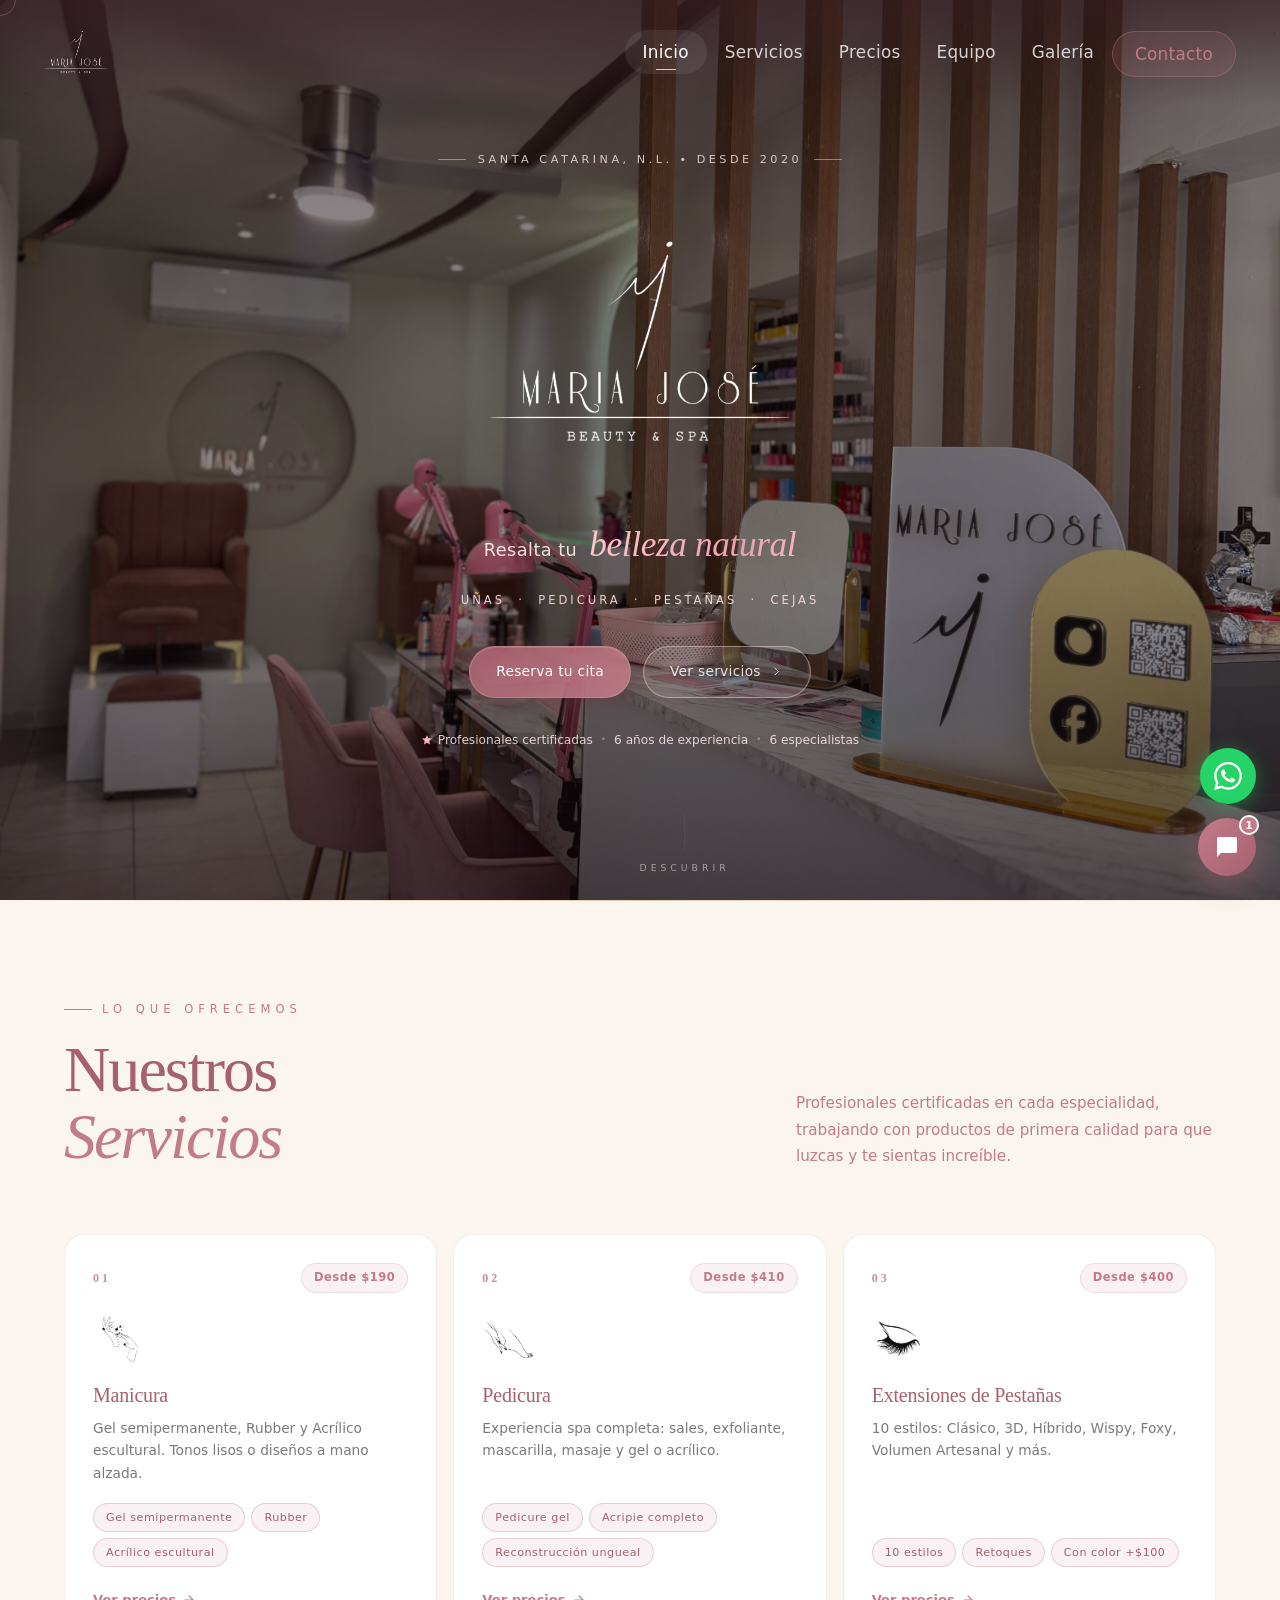
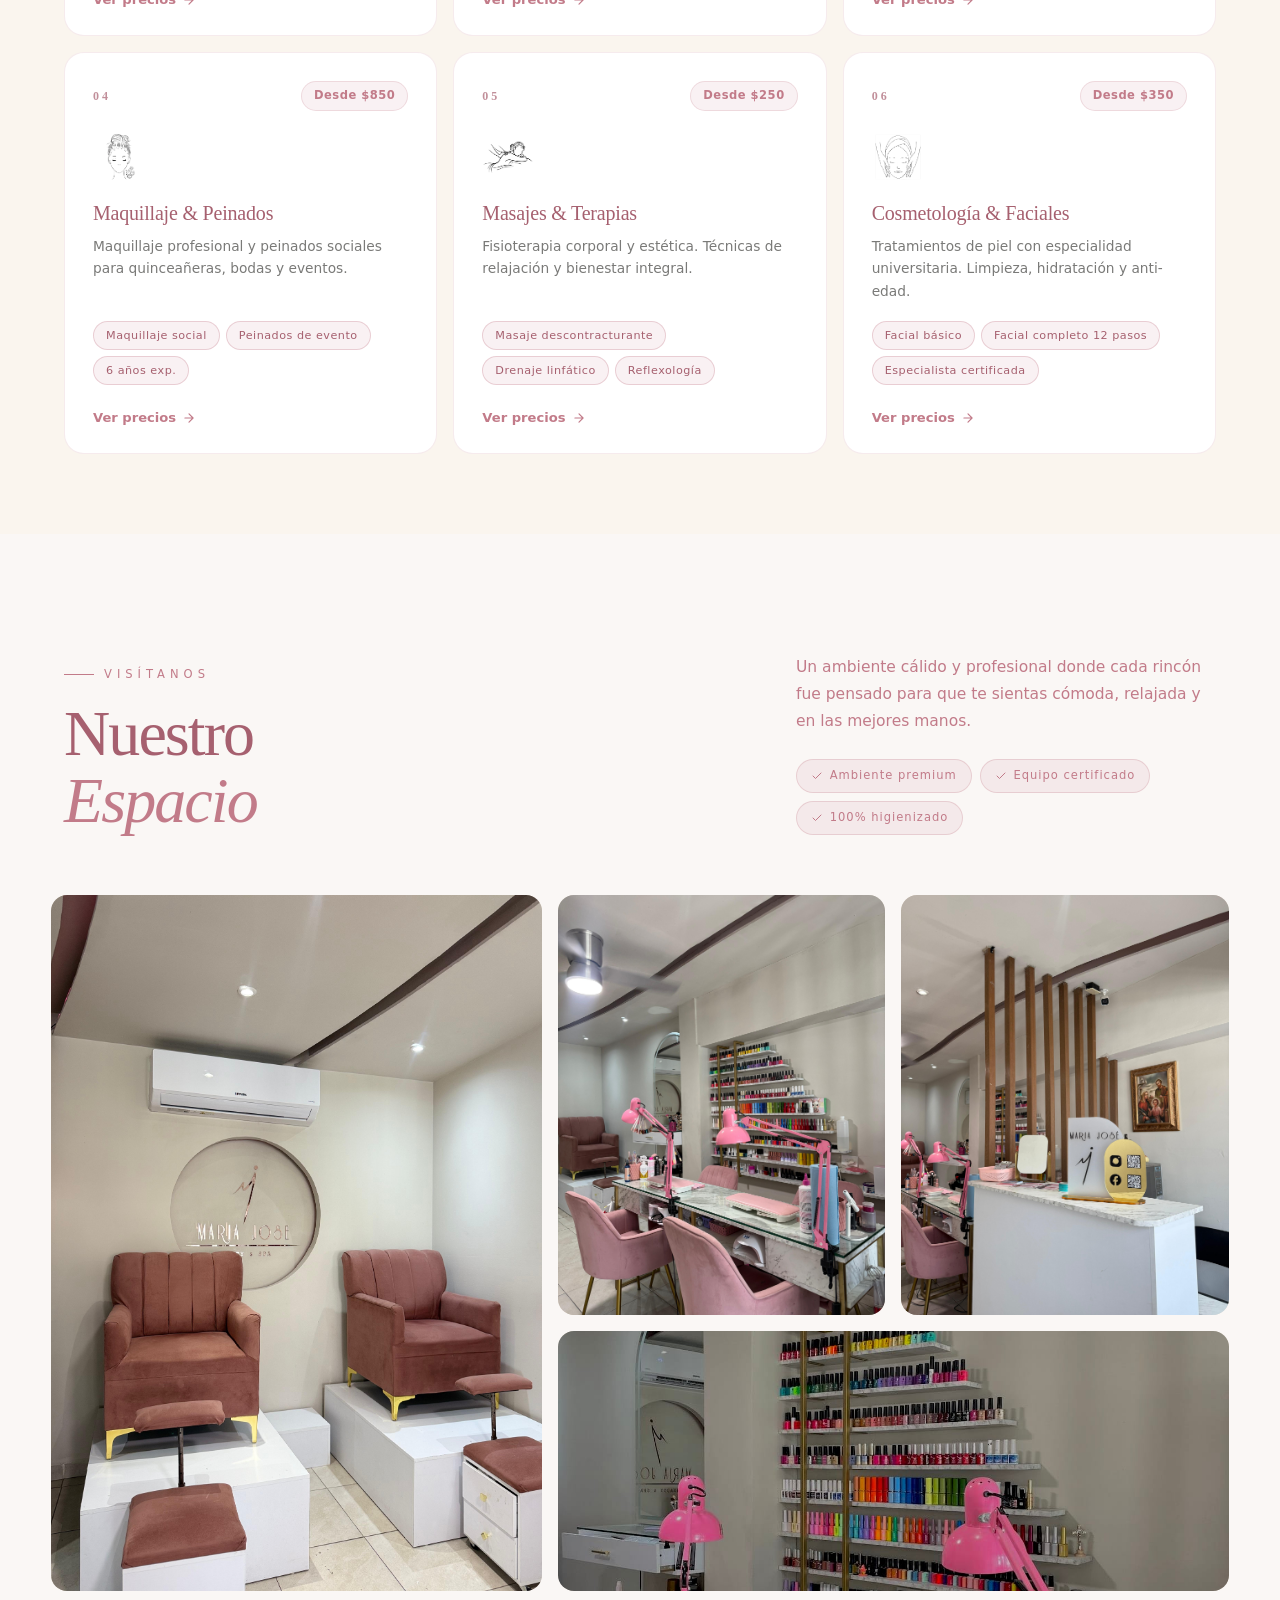
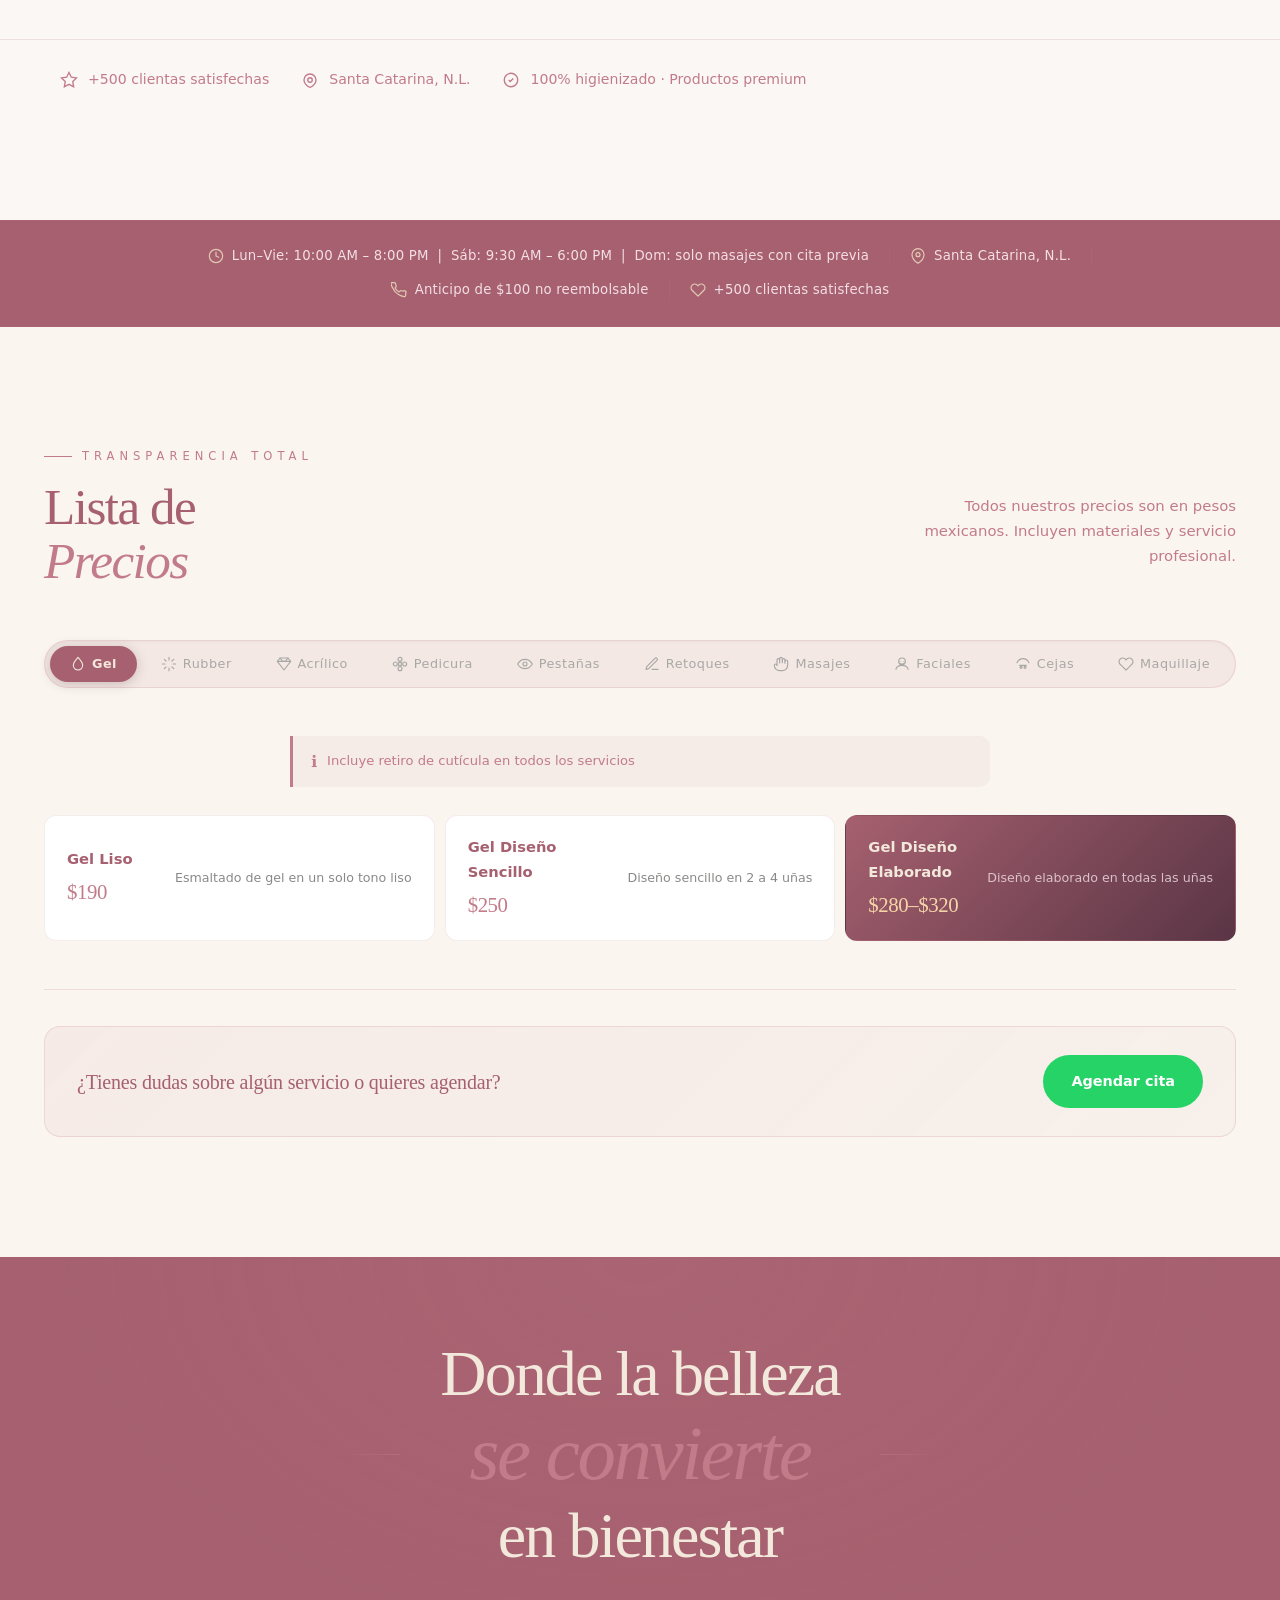
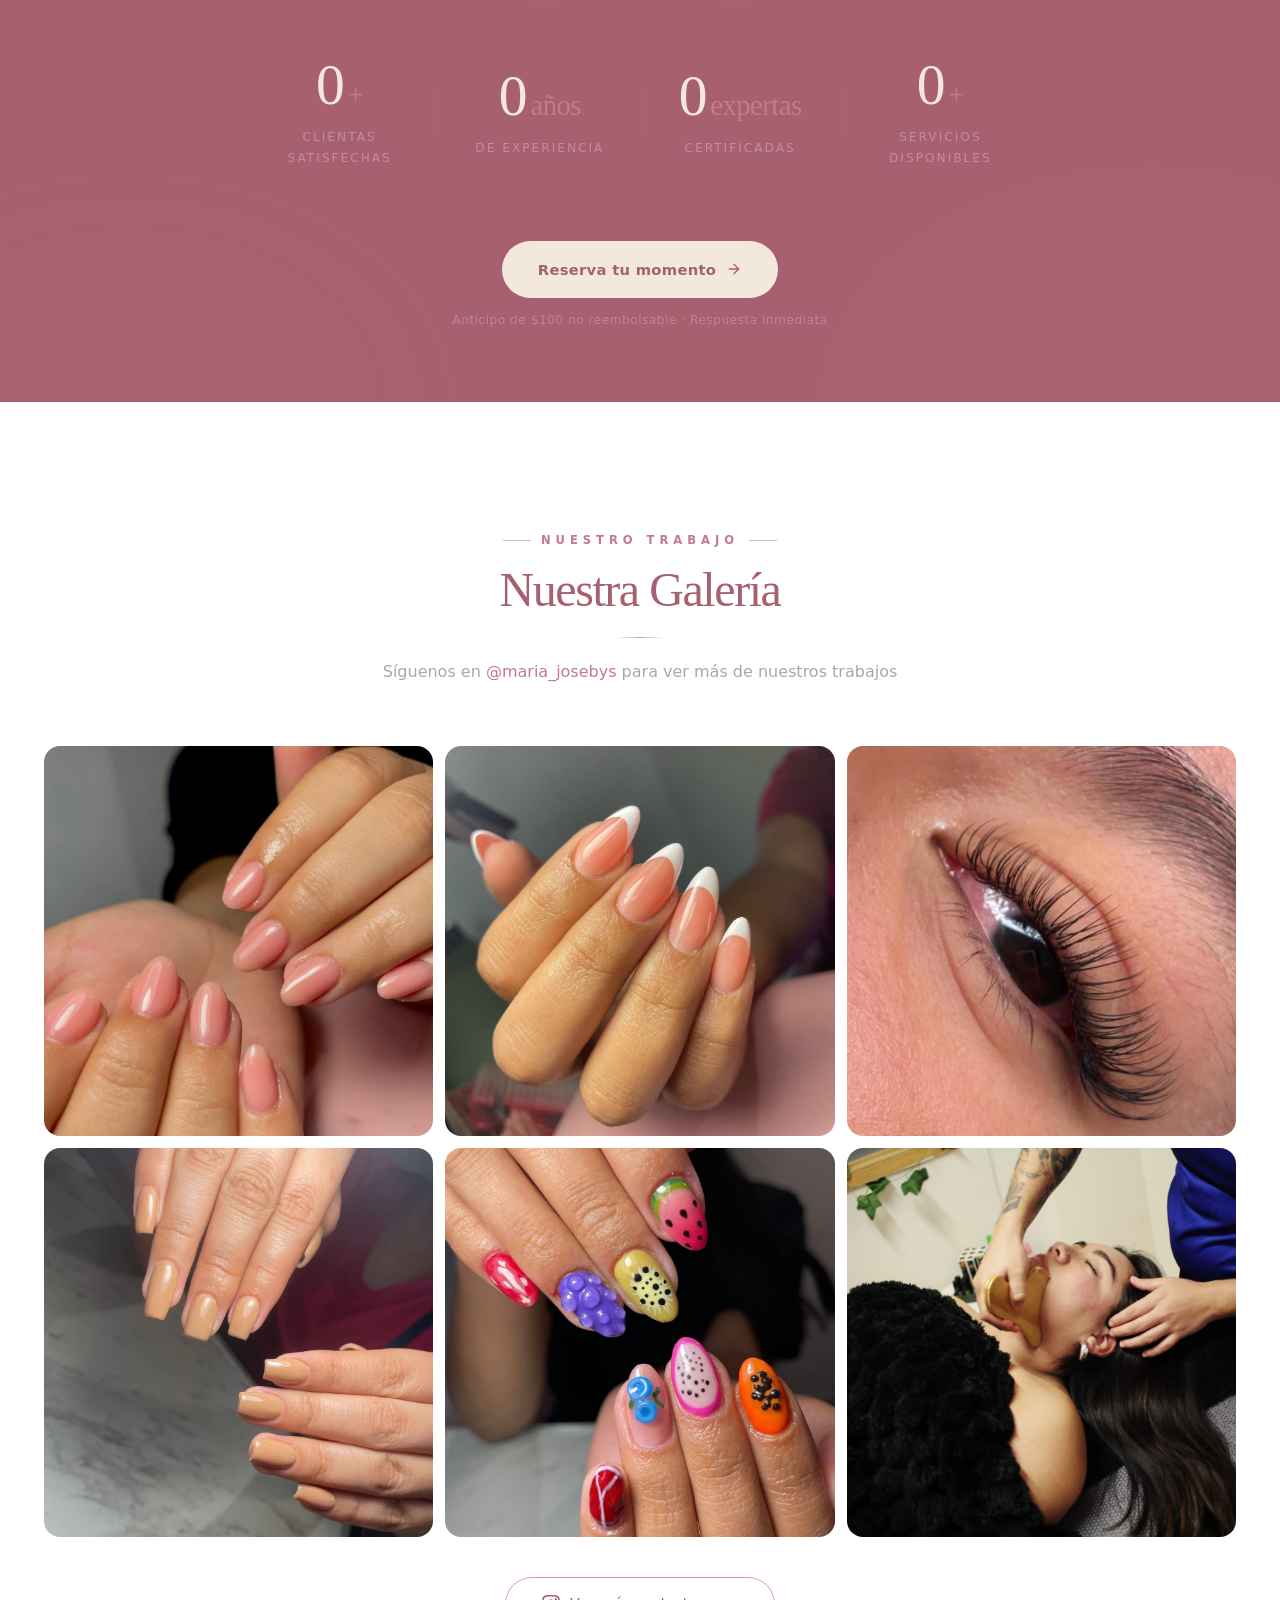
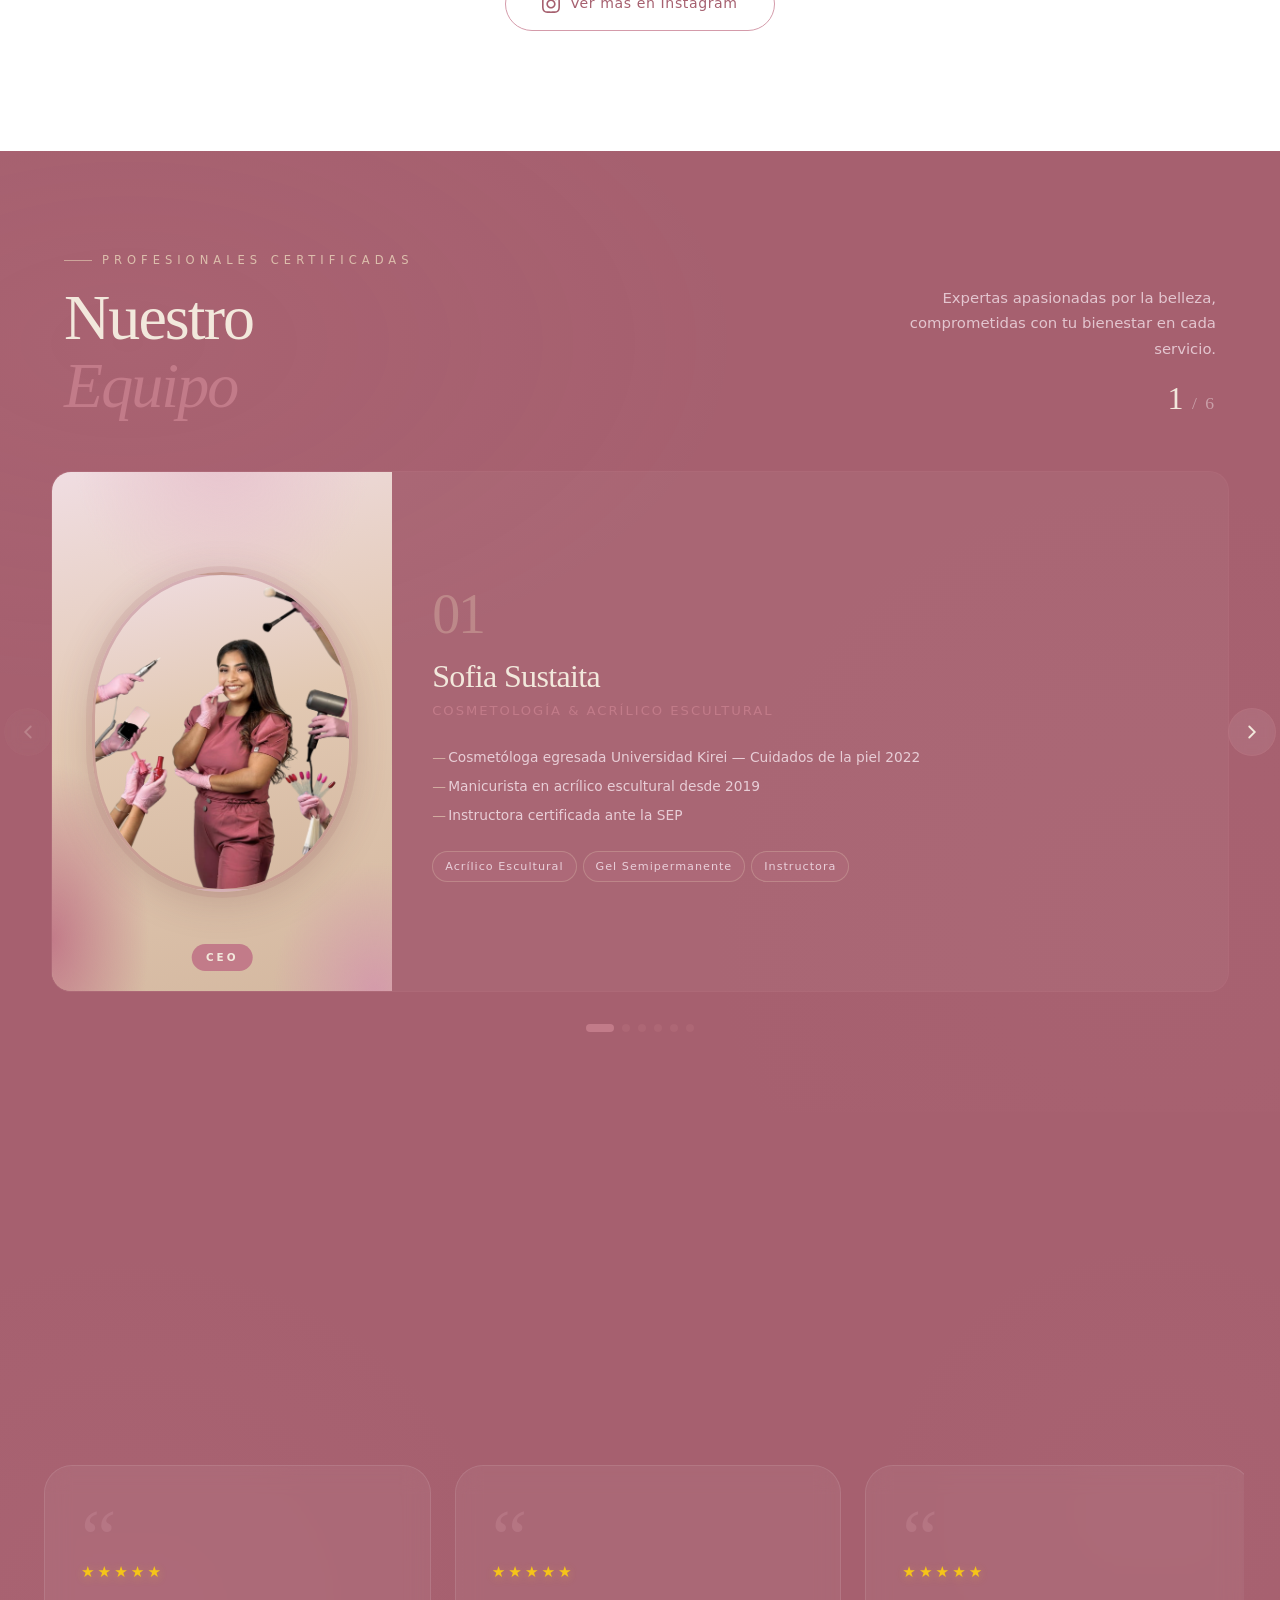
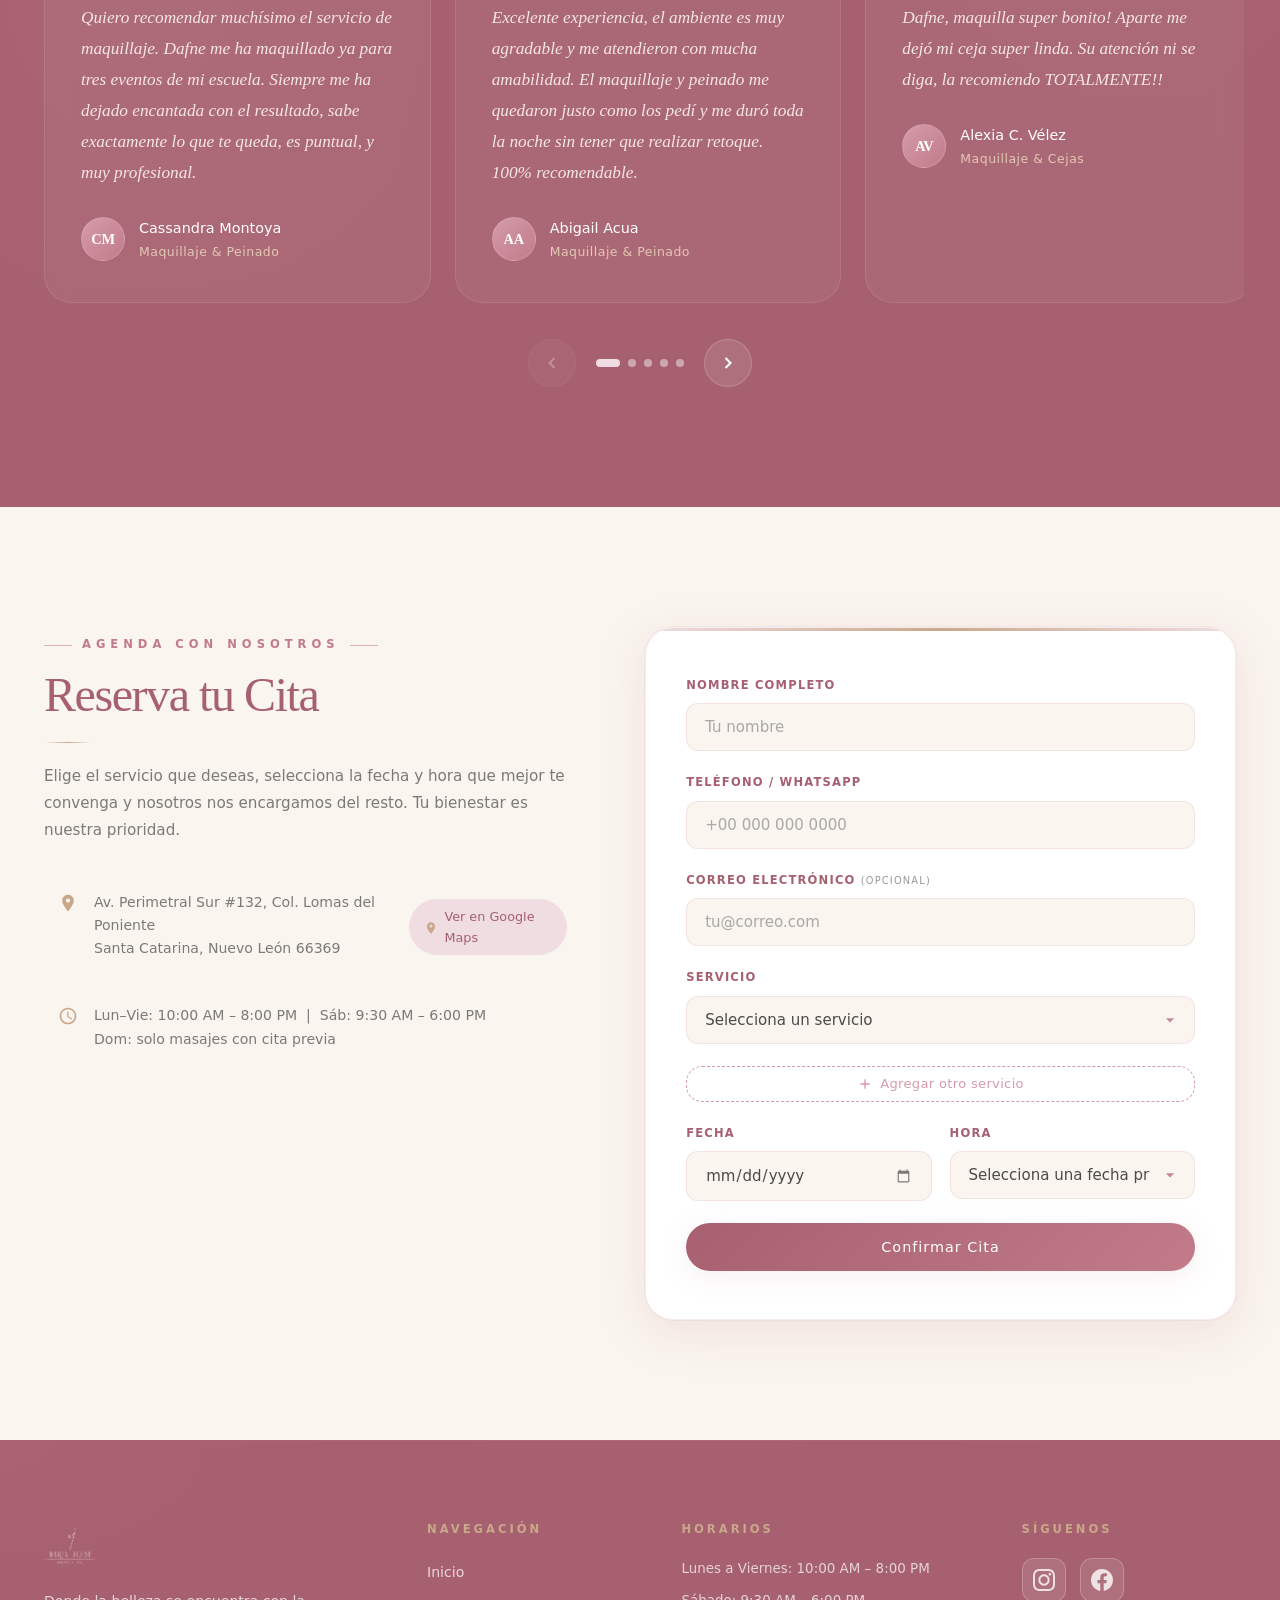
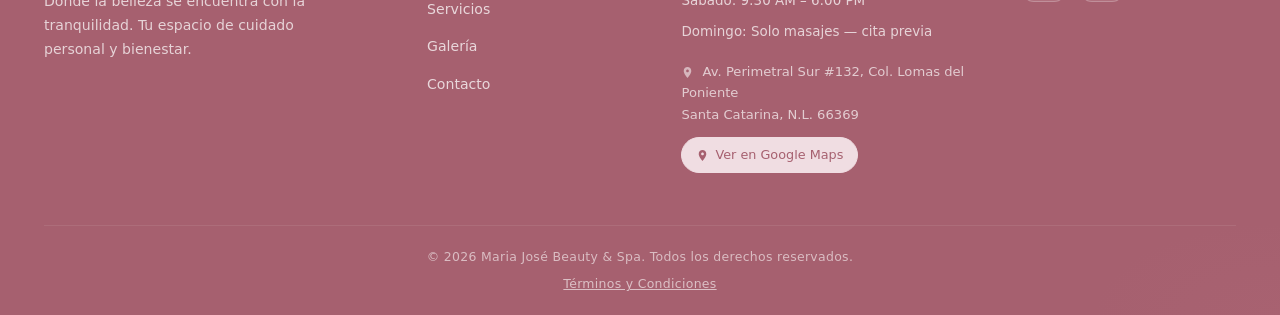
==== commit d5e7e4ce: "Agrega selección de múltiples servicios en el formulario de citas - Botón para agregar hasta 3 servi" ====
--- a/index.html
+++ b/index.html
@@ -25,7 +25,7 @@
   <meta name="twitter:image" content="img/local/espacio-1.jpg">
 
   <!-- Content Security Policy — capa de defensa contra XSS e inyección -->
-  <meta http-equiv="Content-Security-Policy" content="default-src 'self'; script-src 'self' https://cdn.jsdelivr.net 'unsafe-inline'; style-src 'self' https://fonts.googleapis.com https://fonts.gstatic.com 'unsafe-inline'; font-src 'self' https://fonts.gstatic.com; img-src 'self' data: https:; connect-src 'self' https://*.supabase.co wss://*.supabase.co; frame-ancestors 'none';">
+  <meta http-equiv="Content-Security-Policy" content="default-src 'self'; script-src 'self' https://cdn.jsdelivr.net 'unsafe-inline'; style-src 'self' https://fonts.googleapis.com https://fonts.gstatic.com 'unsafe-inline'; font-src 'self' https://fonts.gstatic.com; img-src 'self' data: https:; connect-src 'self' https://*.supabase.co wss://*.supabase.co https://cdn.jsdelivr.net; frame-ancestors 'none';">
   <meta http-equiv="X-Content-Type-Options" content="nosniff">
   <meta http-equiv="X-Frame-Options" content="DENY">
 
@@ -1518,7 +1518,7 @@
             <label for="clientEmail" class="form-label">Correo electr&oacute;nico <span style="font-weight:400;color:#999;font-size:0.85em">(opcional)</span></label>
             <input type="email" id="clientEmail" name="clientEmail" class="form-input" placeholder="tu@correo.com" autocomplete="email">
           </div>
-          <div class="form-group">
+          <div class="form-group" id="serviciosPrincipalGroup">
             <label for="serviceType" class="form-label">Servicio</label>
             <select id="serviceType" name="serviceType" class="form-input" required>
               <option value="" disabled selected>Selecciona un servicio</option>
@@ -1593,6 +1593,12 @@
               </optgroup>
             </select>
           </div>
+          <div id="serviciosExtrasContainer"></div>
+          <div id="serviciosResumen" class="servicios-resumen" style="display:none"></div>
+          <button type="button" id="btnAgregarServicio" class="btn-agregar-servicio">
+            <svg viewBox="0 0 24 24" fill="currentColor" width="16" height="16"><path d="M19 13h-6v6h-2v-6H5v-2h6V5h2v6h6v2z"/></svg>
+            Agregar otro servicio
+          </button>
           <div class="form-group" id="empleadaGroup" style="display:none">
             <label for="empleadaSelect" class="form-label">Especialista</label>
             <select id="empleadaSelect" name="empleadaSelect" class="form-input">
--- a/css/enhancements.css
+++ b/css/enhancements.css
@@ -3322,3 +3322,104 @@
   /* Mostrar todos los ítems en mobile */
   .info-strip__item--hide-sm { display: flex; }
 }
+
+/* ============================================
+   SERVICIOS ADICIONALES — FORMULARIO
+   ============================================ */
+
+.btn-agregar-servicio {
+  display: flex;
+  align-items: center;
+  gap: 7px;
+  background: none;
+  border: 1.5px dashed var(--c-rose-mid, #C28A9A);
+  border-radius: var(--r-md, 10px);
+  color: var(--c-rose-mid, #C28A9A);
+  font-family: var(--font-sans);
+  font-size: 0.82rem;
+  font-weight: 500;
+  letter-spacing: 0.3px;
+  padding: 9px 16px;
+  cursor: pointer;
+  margin-bottom: 22px;
+  transition: background 0.18s ease, border-color 0.18s ease;
+  width: 100%;
+  justify-content: center;
+}
+
+.btn-agregar-servicio:hover {
+  background: rgba(194, 138, 154, 0.08);
+  border-color: var(--c-rose, #C28A9A);
+}
+
+.servicio-extra-row {
+  display: flex;
+  gap: 8px;
+  align-items: center;
+  margin-bottom: 10px;
+}
+
+.servicio-extra-row .form-input {
+  flex: 1;
+  min-width: 0;
+}
+
+.btn-quitar-servicio {
+  flex-shrink: 0;
+  background: none;
+  border: 1.5px solid var(--c-border, #E8D5D5);
+  border-radius: 50%;
+  width: 34px;
+  height: 34px;
+  cursor: pointer;
+  color: var(--c-text-soft, #888);
+  display: flex;
+  align-items: center;
+  justify-content: center;
+  transition: border-color 0.18s ease, color 0.18s ease, background 0.18s ease;
+}
+
+.btn-quitar-servicio:hover {
+  border-color: #B94A4A;
+  color: #B94A4A;
+  background: rgba(185, 74, 74, 0.06);
+}
+
+/* ── Resumen de servicios seleccionados ─────────────── */
+.servicios-resumen {
+  display: flex;
+  flex-wrap: wrap;
+  align-items: center;
+  gap: 6px;
+  padding: 10px 14px;
+  background: rgba(194, 138, 154, 0.07);
+  border: 1px solid rgba(194, 138, 154, 0.22);
+  border-radius: var(--r-md, 10px);
+  margin-bottom: 12px;
+}
+
+.servicios-resumen__label {
+  font-size: 0.72rem;
+  font-weight: 500;
+  letter-spacing: 0.5px;
+  text-transform: uppercase;
+  color: var(--c-text-soft);
+  margin-right: 2px;
+  white-space: nowrap;
+}
+
+.servicios-resumen__tag {
+  background: rgba(194, 138, 154, 0.18);
+  color: var(--c-rose, #C27B89);
+  font-size: 0.78rem;
+  font-weight: 500;
+  padding: 3px 10px;
+  border-radius: 20px;
+  border: 1px solid rgba(194, 138, 154, 0.3);
+  white-space: nowrap;
+}
+
+.servicios-resumen__sep {
+  color: var(--c-text-muted);
+  font-size: 0.8rem;
+}
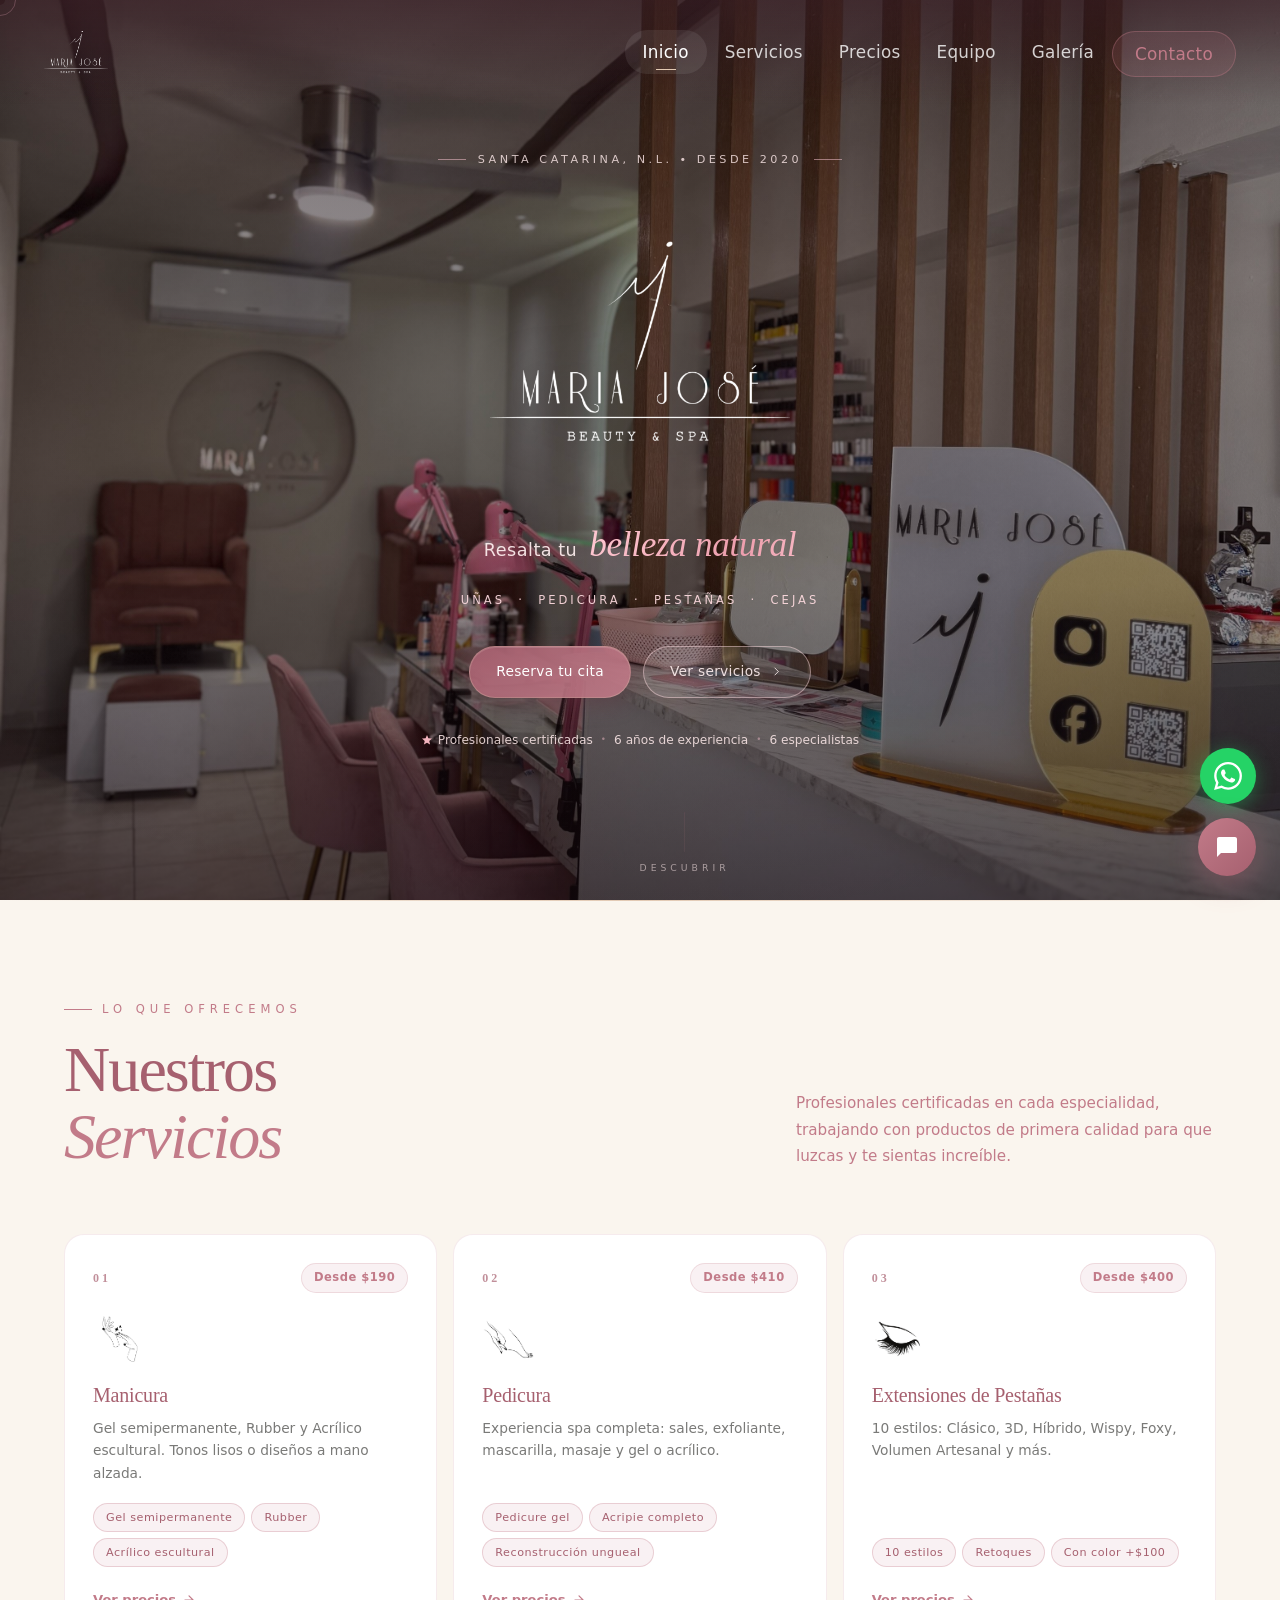
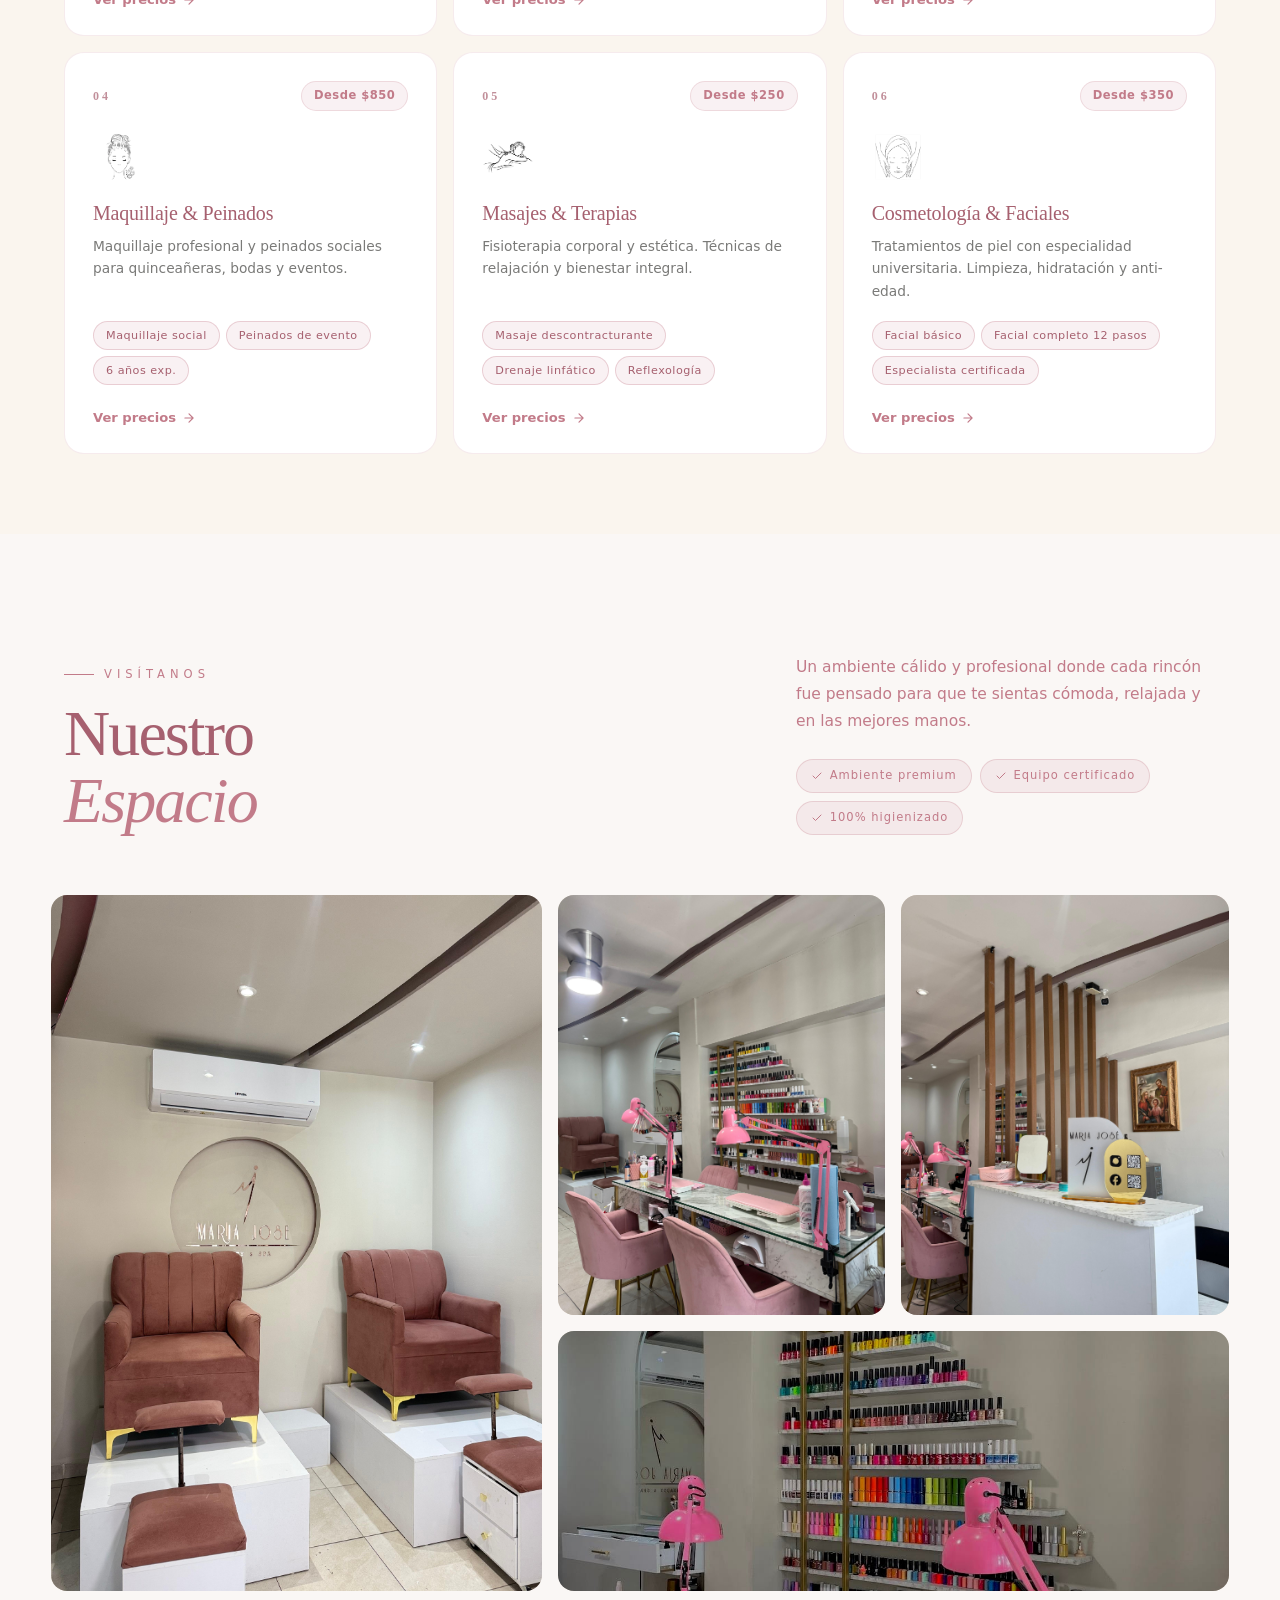
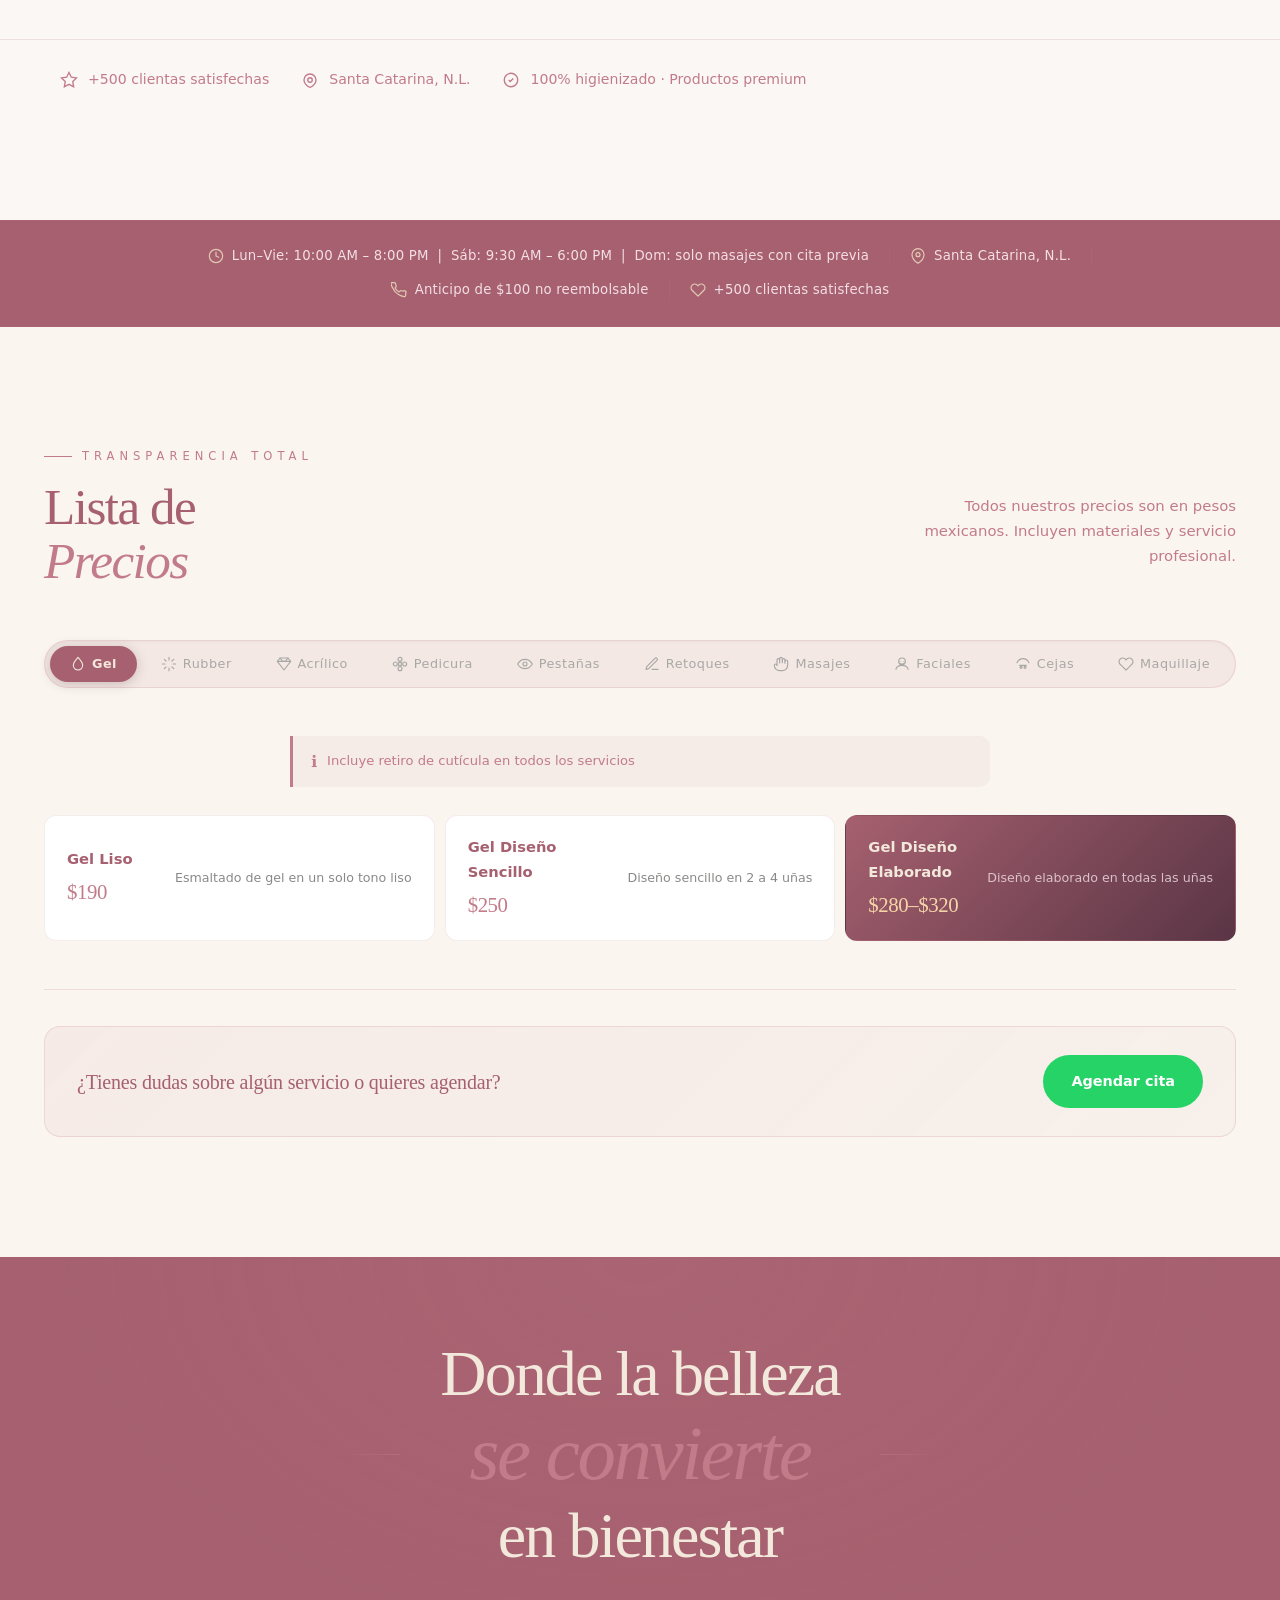
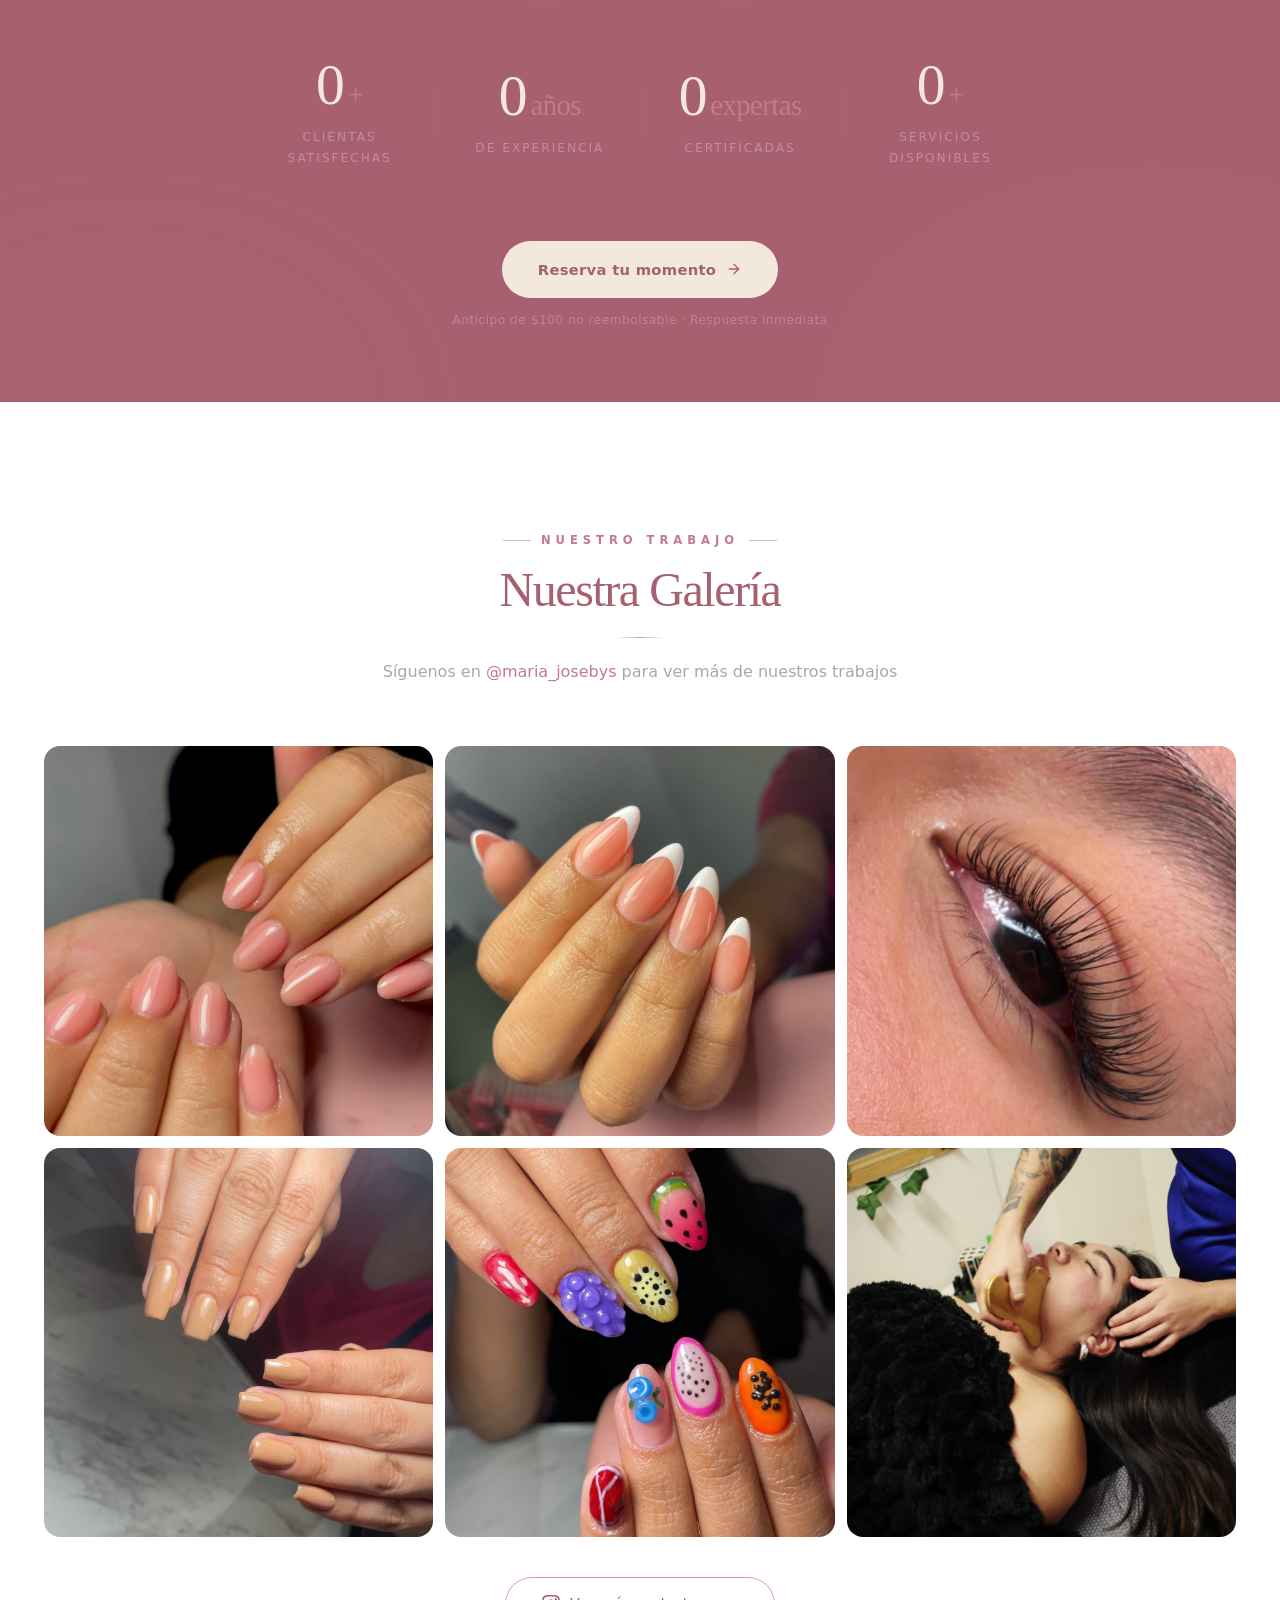
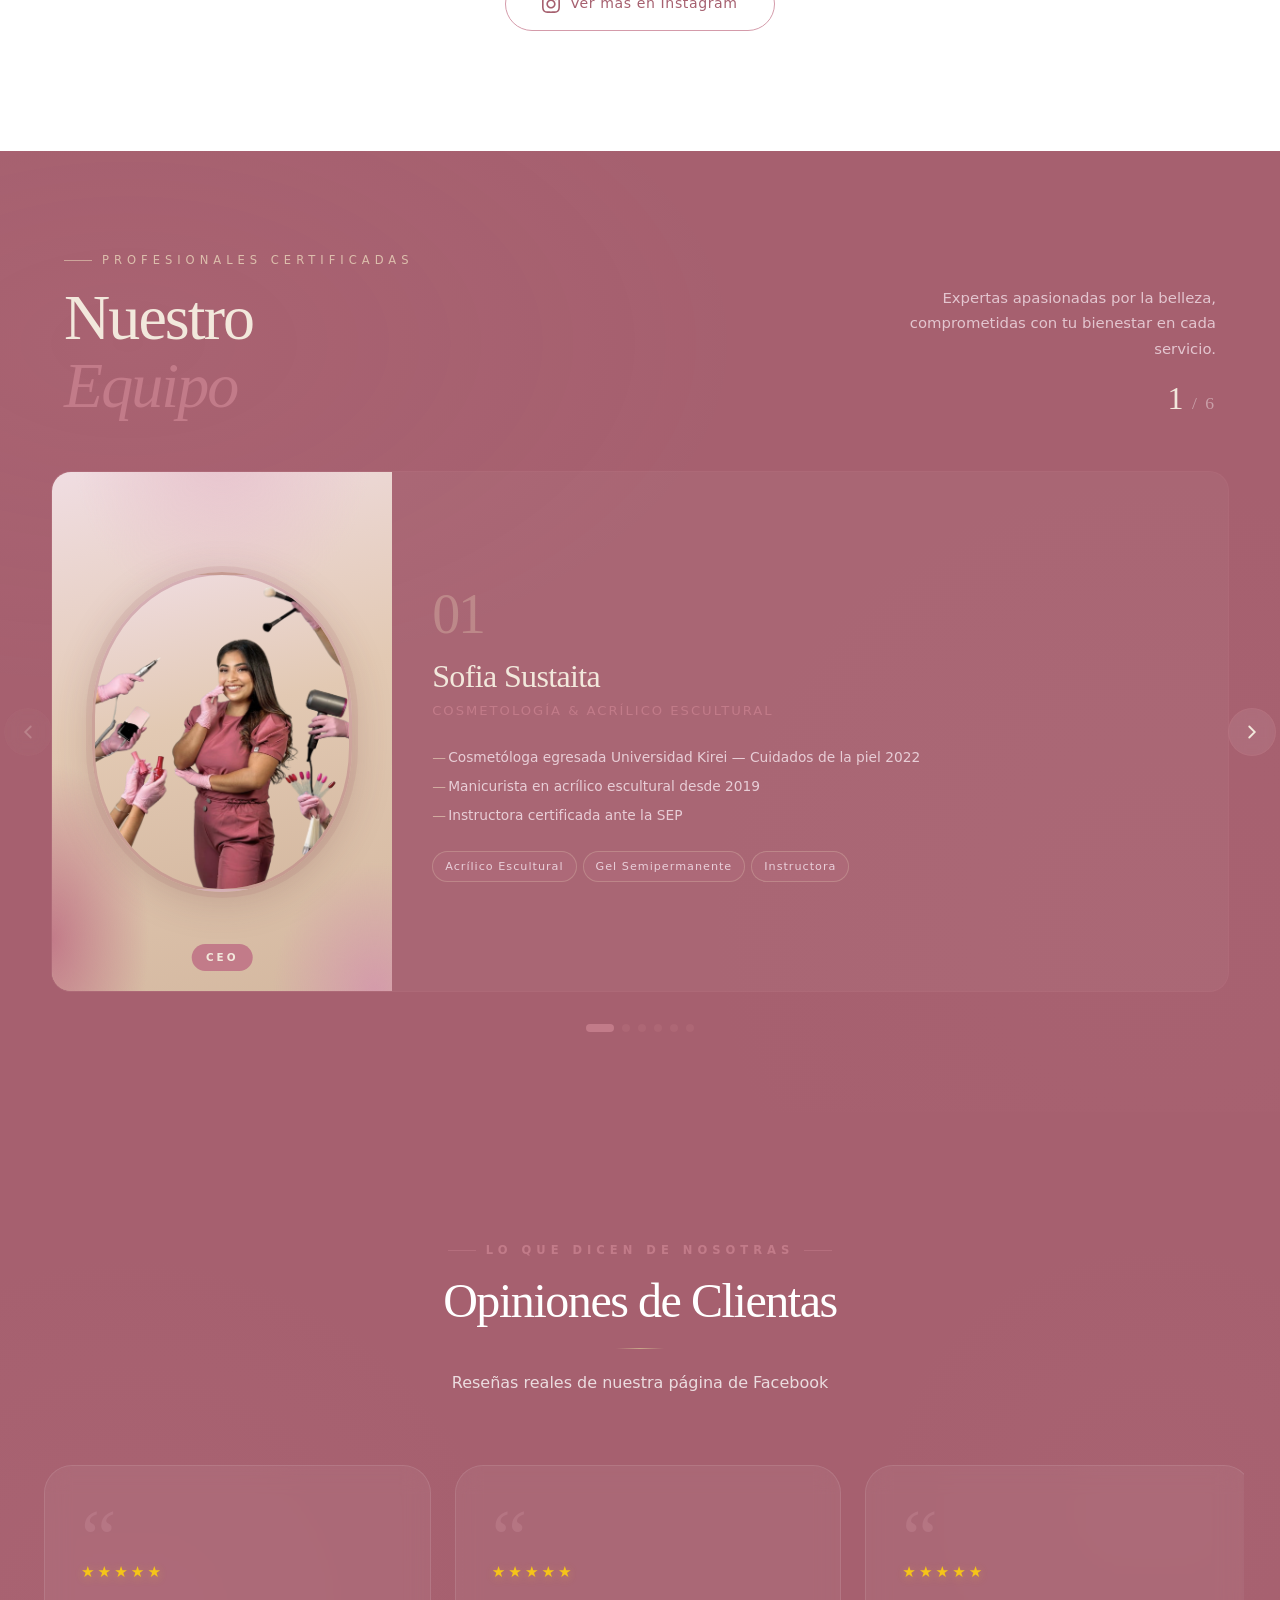
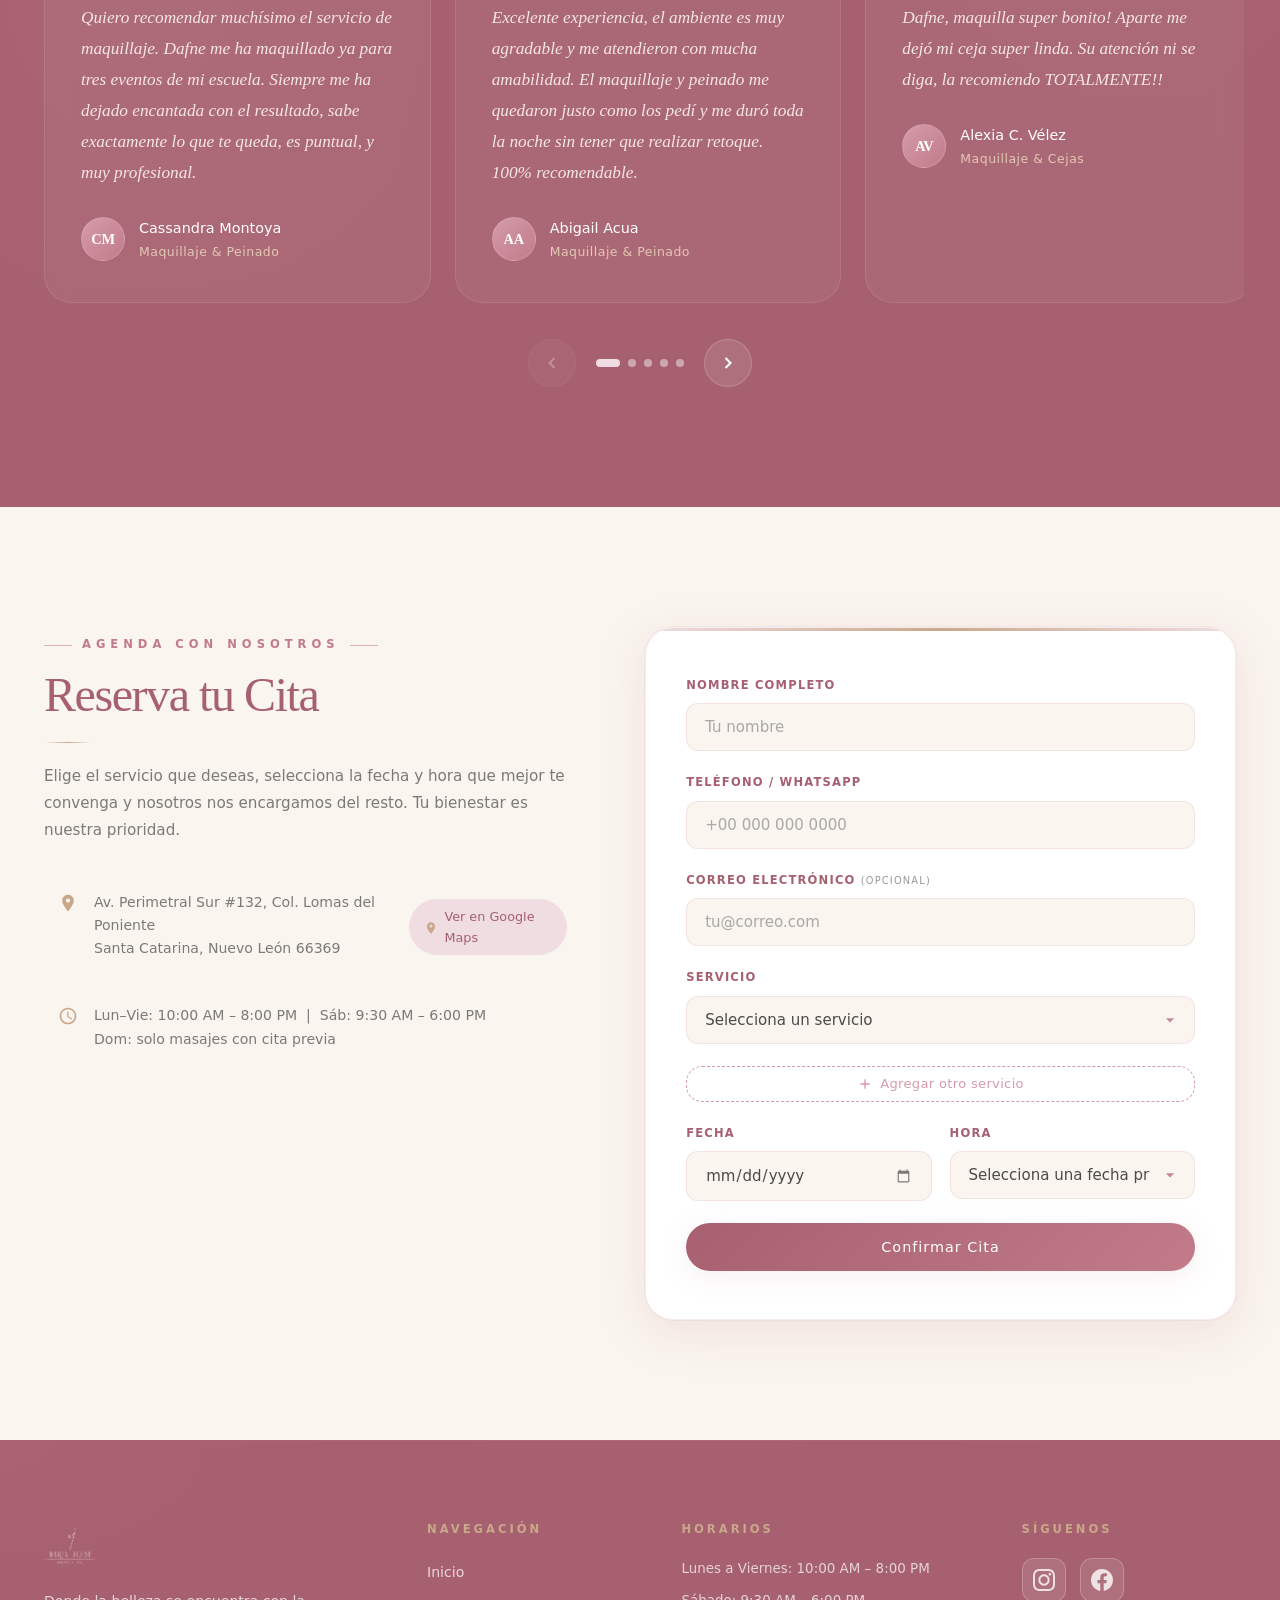
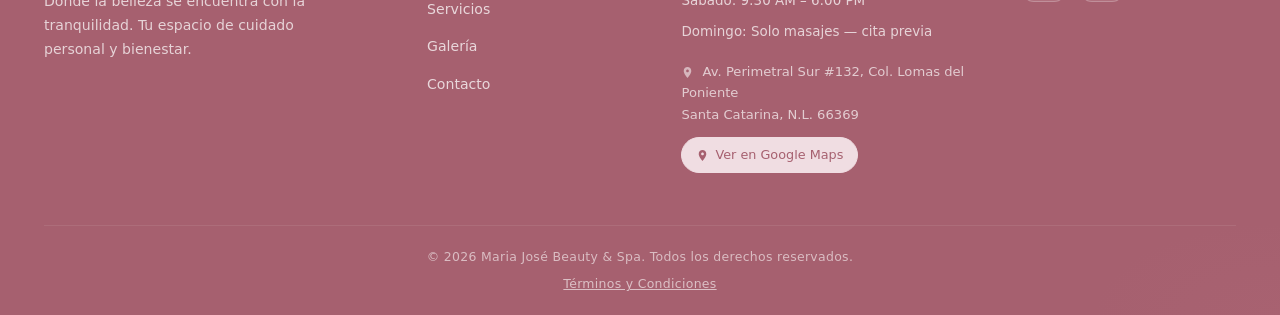
==== commit 55d0f4ba: "Corrige fotos de colaboradoras que no cargan en el carrusel El carousel usa overflow:hidden + CSS or" ====
--- a/index.html
+++ b/index.html
@@ -12,6 +12,13 @@
 
   <!-- Preload hero image -->
   <link rel="preload" as="image" href="img/local/hero.png">
+  <!-- Preload fotos de equipo (carousel: no pueden ser lazy) -->
+  <link rel="preload" as="image" href="img/equipo/Sofia_Sustaita.png">
+  <link rel="preload" as="image" href="img/equipo/Daniela_Loera.png">
+  <link rel="preload" as="image" href="img/equipo/Annete_Constantino.png">
+  <link rel="preload" as="image" href="img/equipo/Yuliana_Perez.png">
+  <link rel="preload" as="image" href="img/equipo/Dafne_Adame.png">
+  <link rel="preload" as="image" href="img/equipo/Perla_Tobias.png">
 
   <!-- Open Graph / Social Sharing -->
   <meta property="og:type" content="website">
@@ -1105,7 +1112,7 @@
         <article class="team2__card" data-member="sofia">
           <div class="team2__photo">
             <div class="team2__photo-frame">
-              <img src="img/equipo/Sofia_Sustaita.png" alt="Sofia Sustaita" loading="lazy" style="object-position: center 20%;">
+              <img src="img/equipo/Sofia_Sustaita.png" alt="Sofia Sustaita" fetchpriority="high" style="object-position: center 20%;">
             </div>
             <div class="team2__badge">CEO</div>
           </div>
@@ -1132,7 +1139,7 @@
         <article class="team2__card" data-member="daniela">
           <div class="team2__photo">
             <div class="team2__photo-frame">
-              <img src="img/equipo/Daniela_Loera.png" alt="Daniela Loera" loading="lazy" style="object-position: center 15%;">
+              <img src="img/equipo/Daniela_Loera.png" alt="Daniela Loera" style="object-position: center 15%;">
             </div>
           </div>
           <div class="team2__body">
@@ -1175,7 +1182,7 @@
         <article class="team2__card" data-member="anette">
           <div class="team2__photo">
             <div class="team2__photo-frame">
-              <img src="img/equipo/Annete_Constantino.png" alt="Anette Constantino" loading="lazy" style="object-position: center 15%;">
+              <img src="img/equipo/Annete_Constantino.png" alt="Anette Constantino" style="object-position: center 15%;">
             </div>
           </div>
           <div class="team2__body">
@@ -1215,7 +1222,7 @@
         <article class="team2__card" data-member="yuliana">
           <div class="team2__photo">
             <div class="team2__photo-frame">
-              <img src="img/equipo/Yuliana_Perez.png" alt="Yuliana Pérez" loading="lazy" style="object-position: center 10%;">
+              <img src="img/equipo/Yuliana_Perez.png" alt="Yuliana Pérez" style="object-position: center 10%;">
             </div>
           </div>
           <div class="team2__body">
@@ -1254,7 +1261,7 @@
         <article class="team2__card" data-member="dafne">
           <div class="team2__photo">
             <div class="team2__photo-frame">
-              <img src="img/equipo/Dafne_Adame.png" alt="Dafne Adame" loading="lazy" style="object-position: center 15%;">
+              <img src="img/equipo/Dafne_Adame.png" alt="Dafne Adame" style="object-position: center 15%;">
             </div>
           </div>
           <div class="team2__body">
@@ -1291,7 +1298,7 @@
         <article class="team2__card" data-member="perla">
           <div class="team2__photo">
             <div class="team2__photo-frame">
-              <img src="img/equipo/Perla_Tobias.png" alt="Perla Tobías" loading="lazy" style="transform: scale(1.25); object-position: center 20%;">
+              <img src="img/equipo/Perla_Tobias.png" alt="Perla Tobías" style="transform: scale(1.25); object-position: center 20%;">
             </div>
           </div>
           <div class="team2__body">
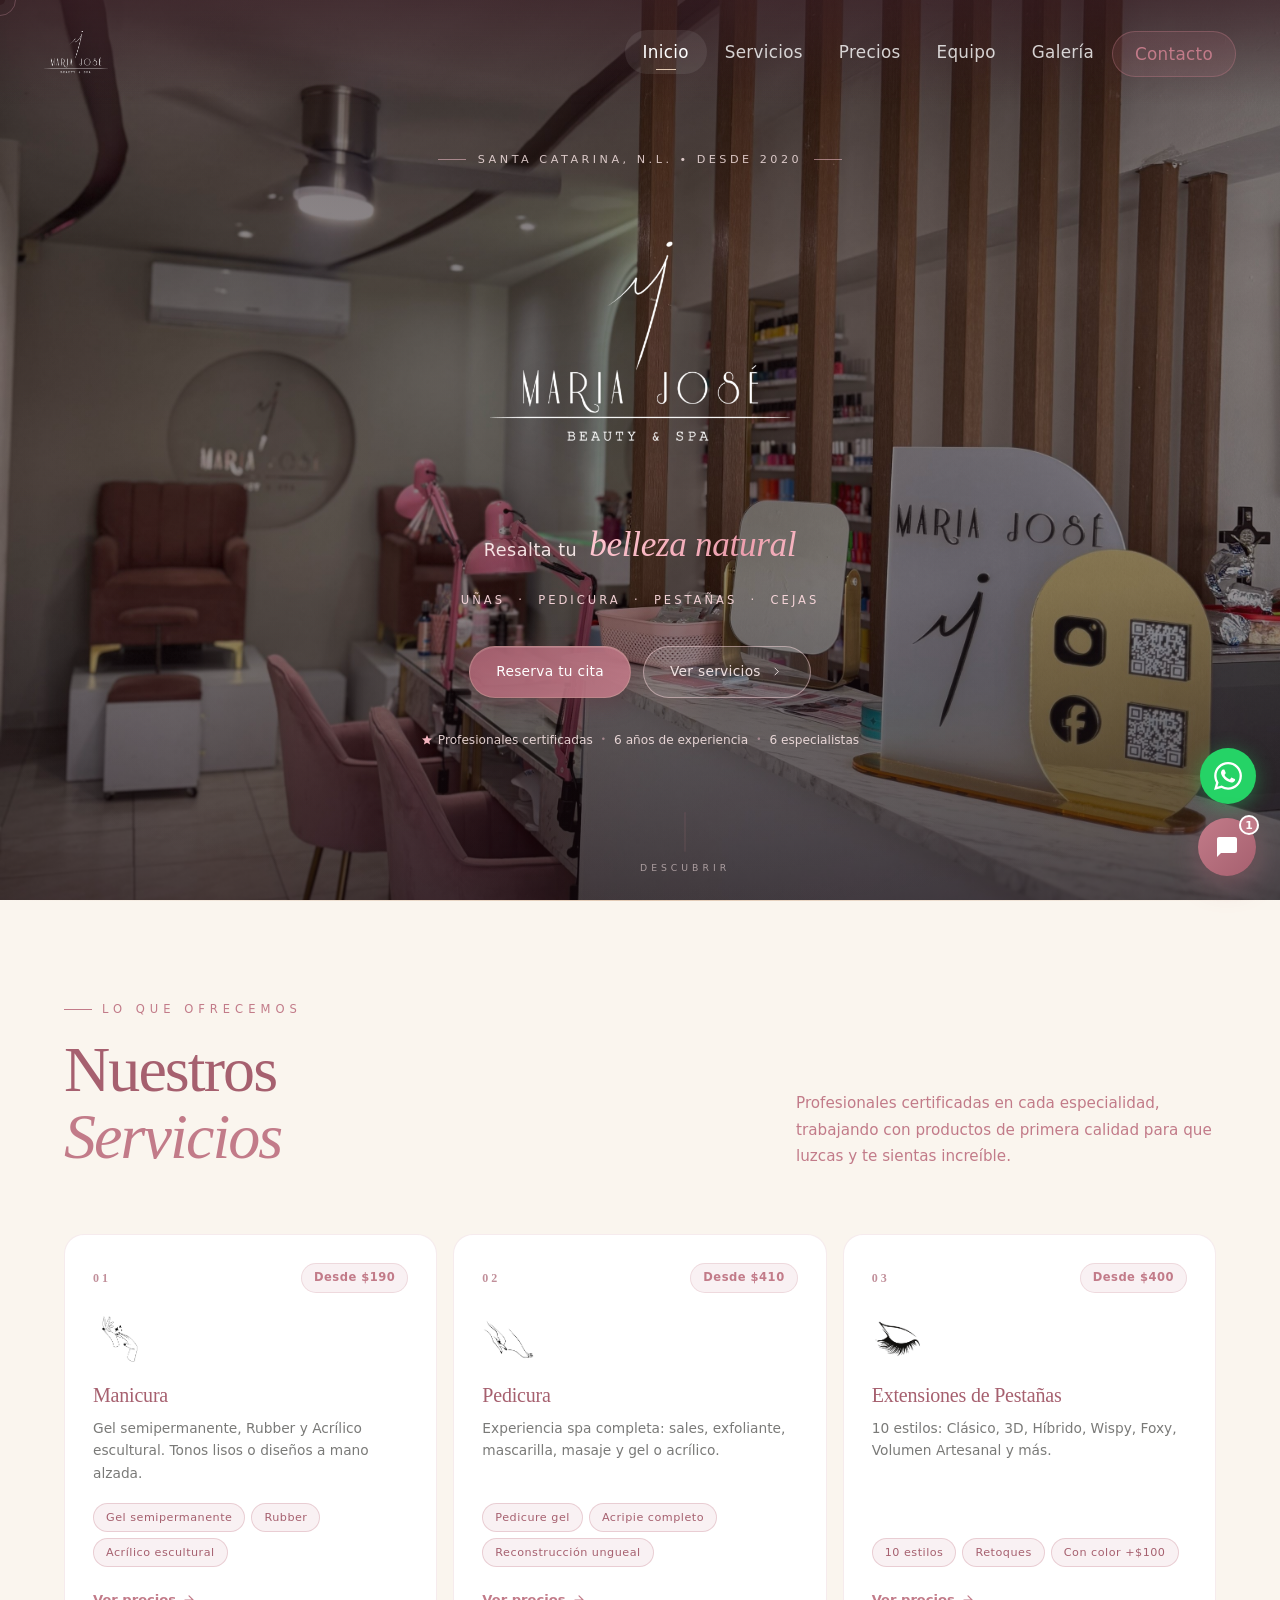
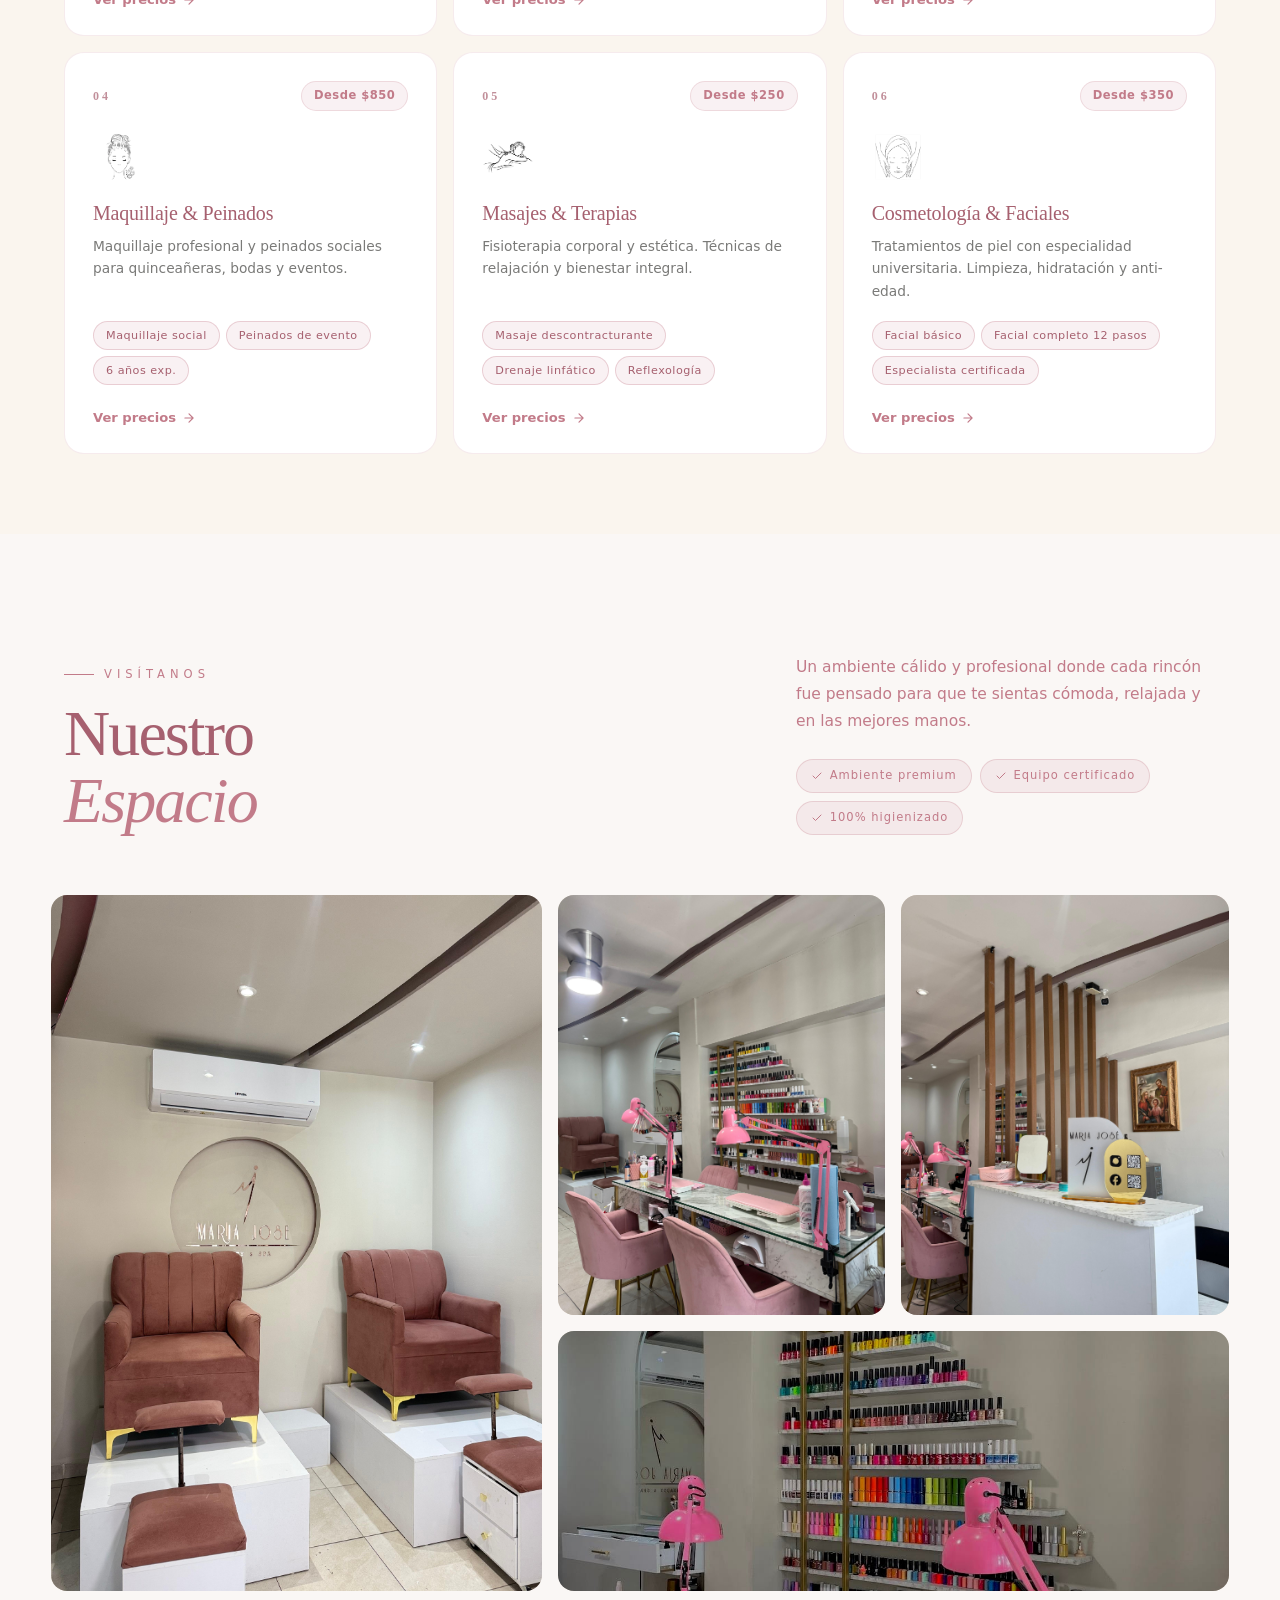
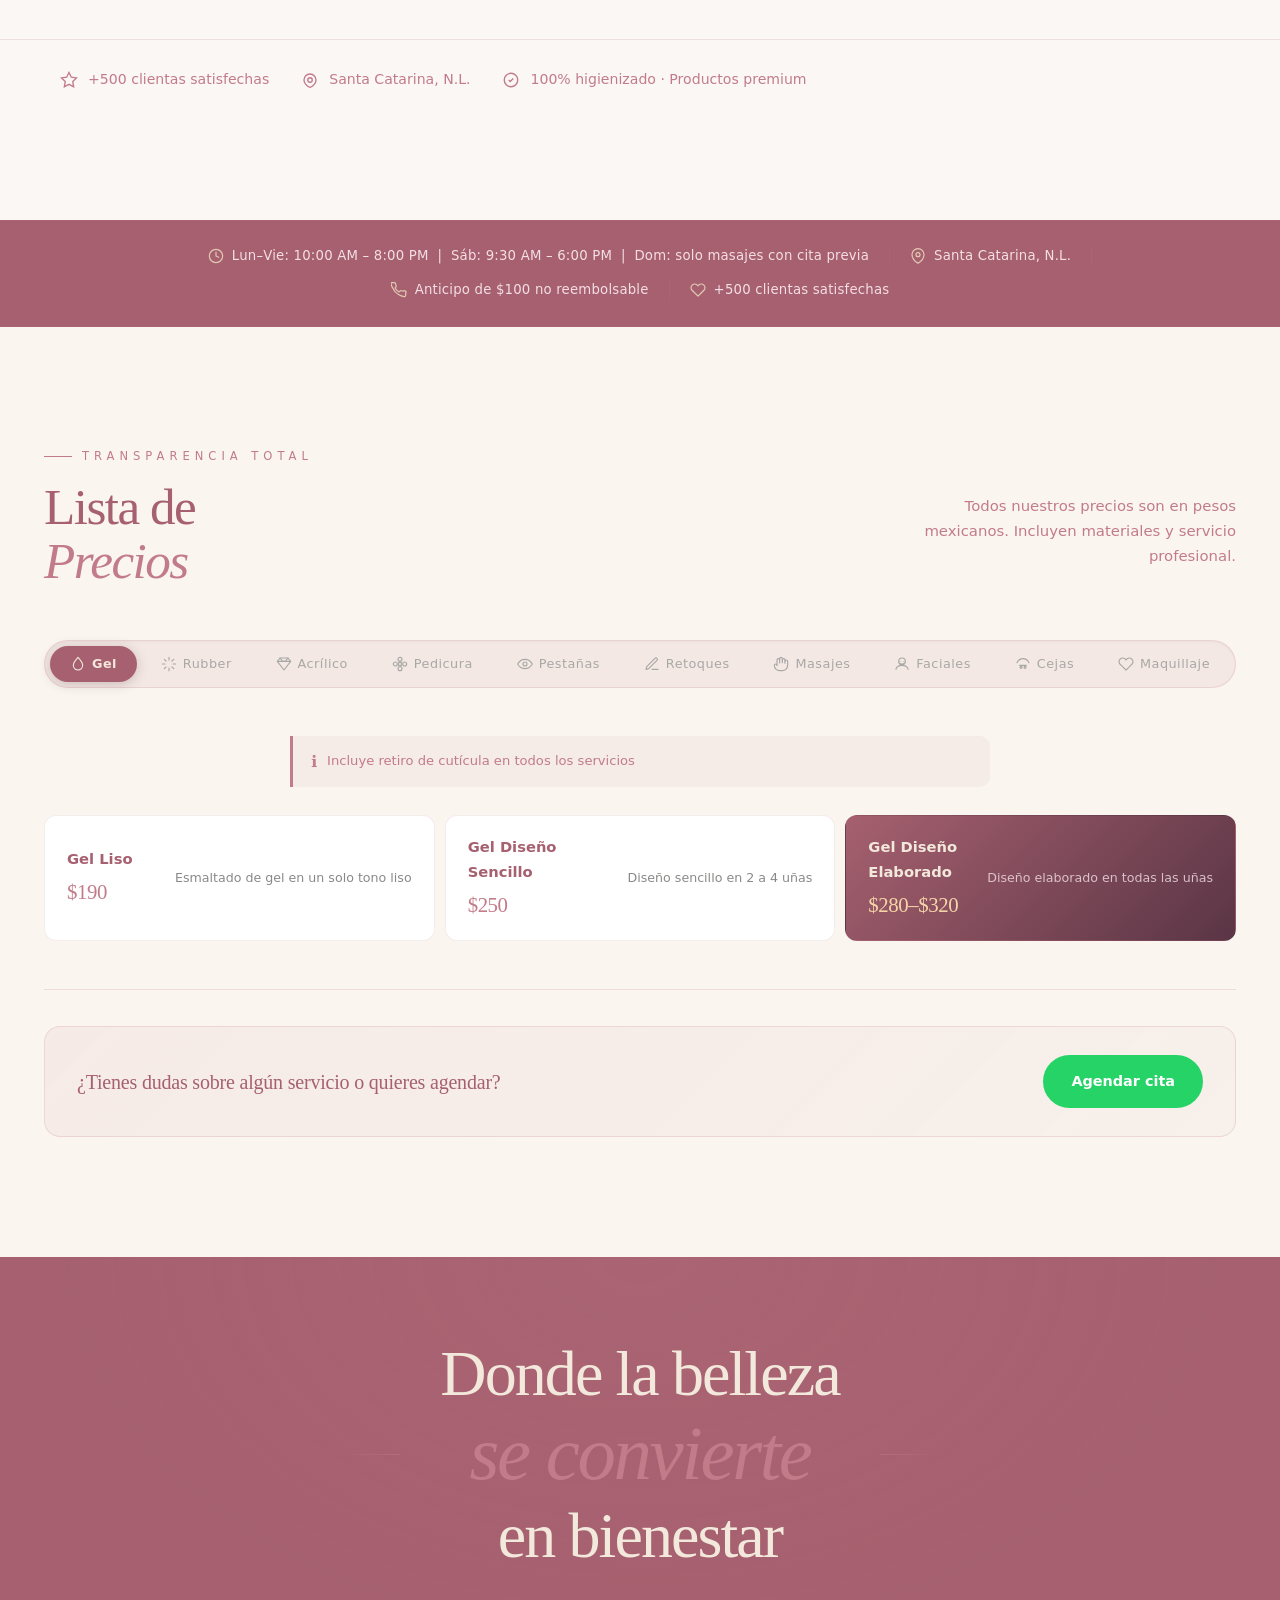
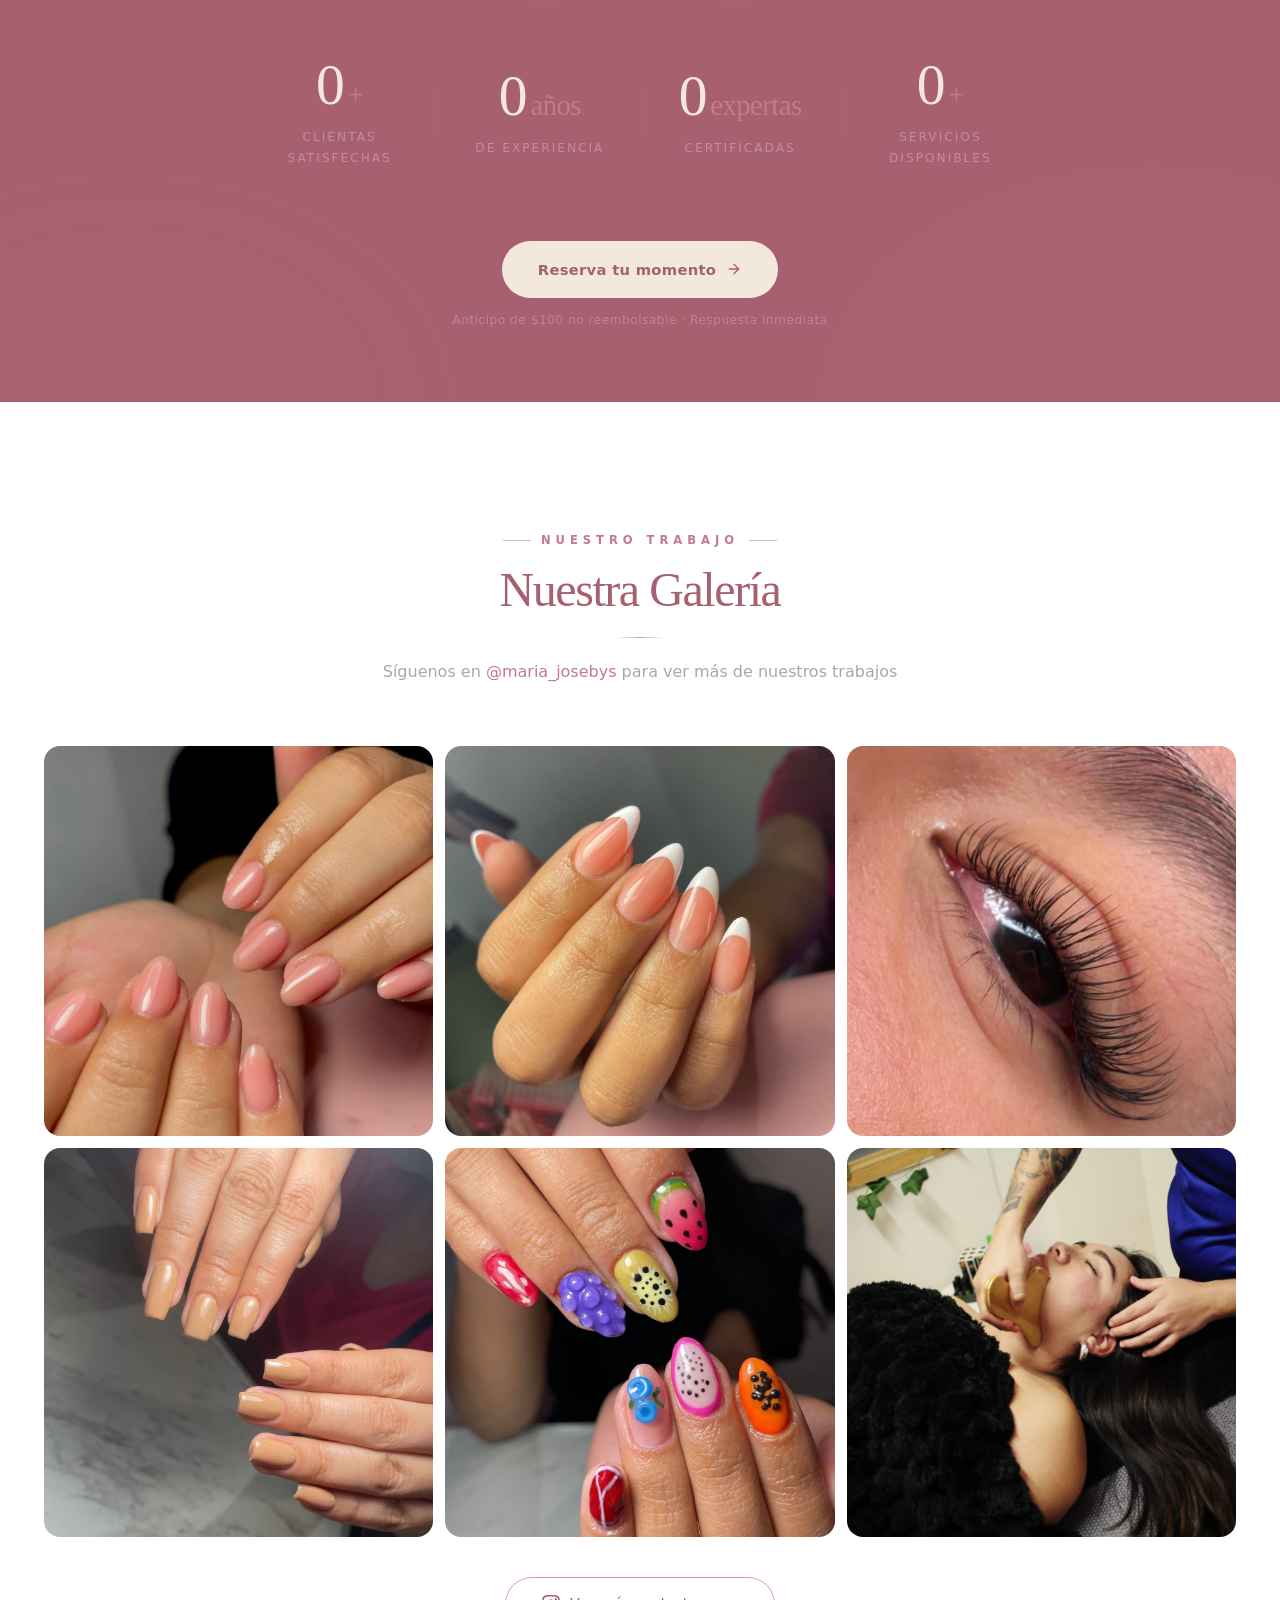
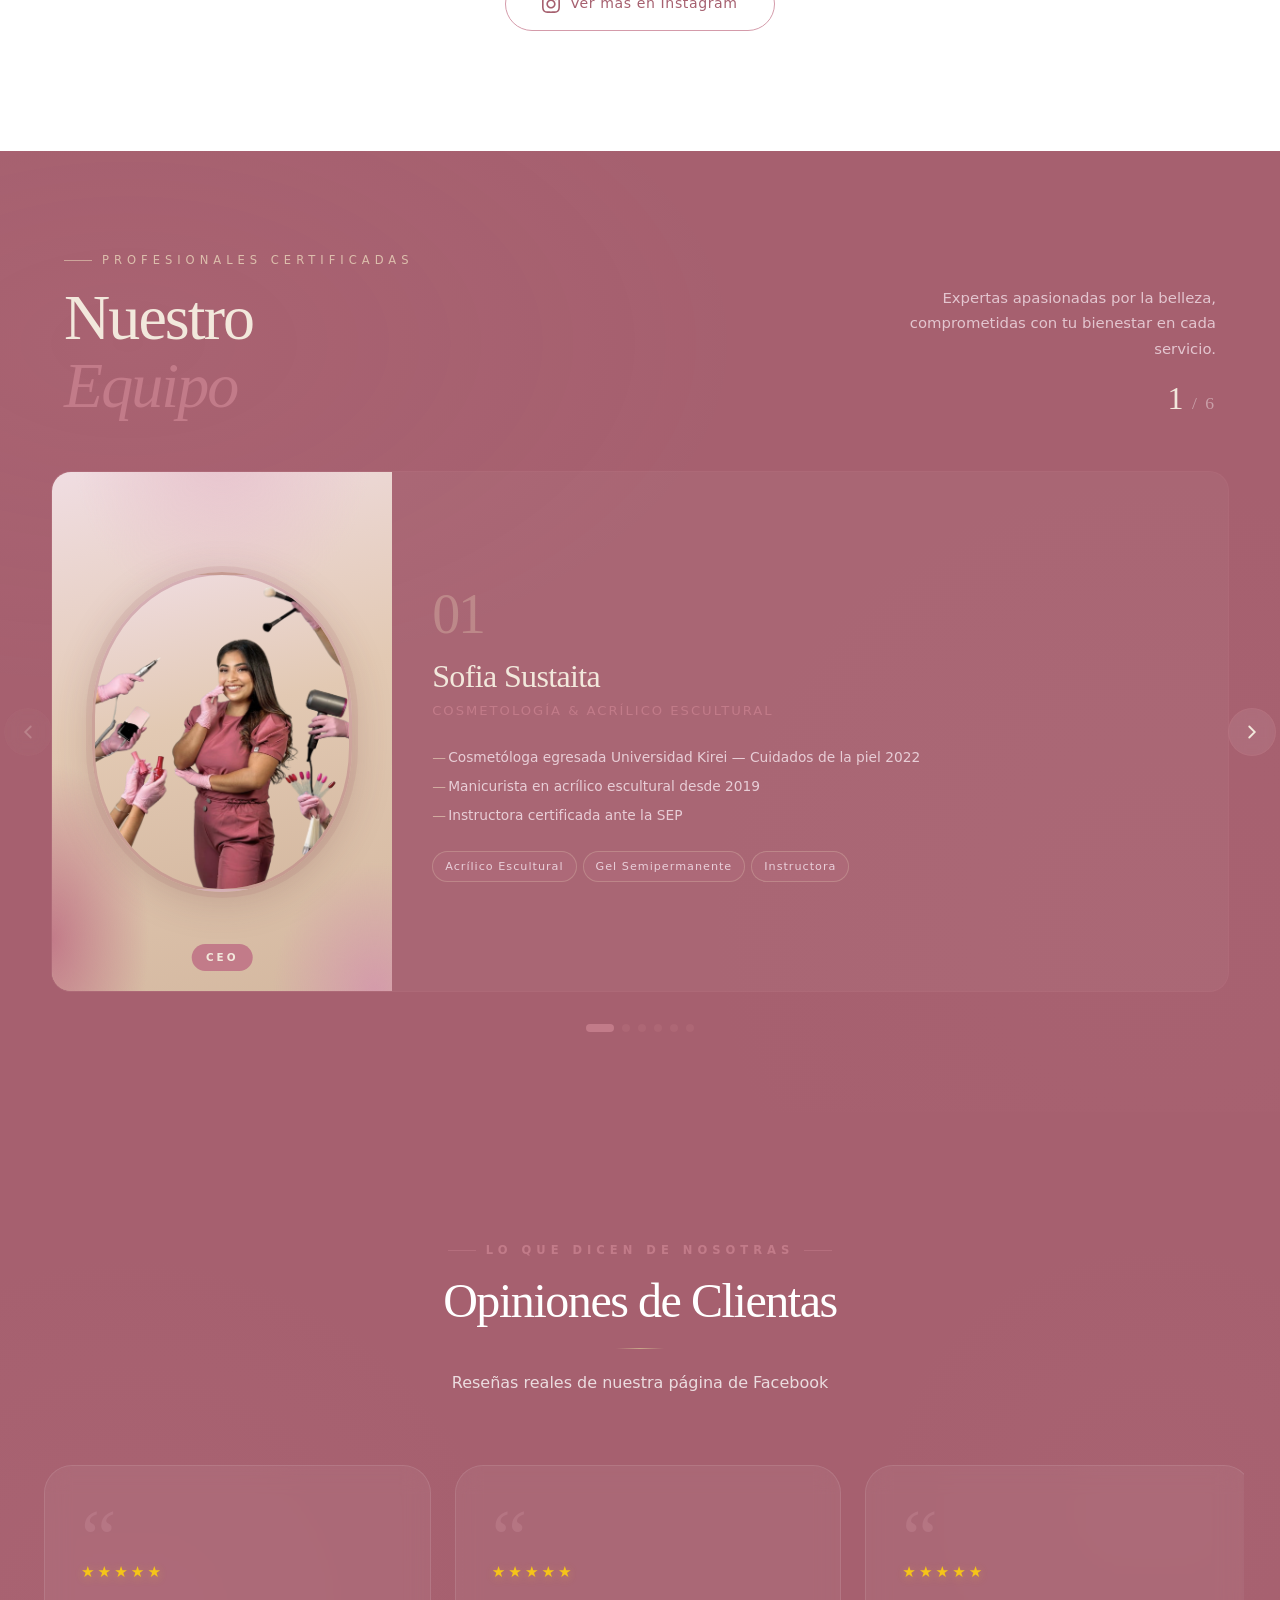
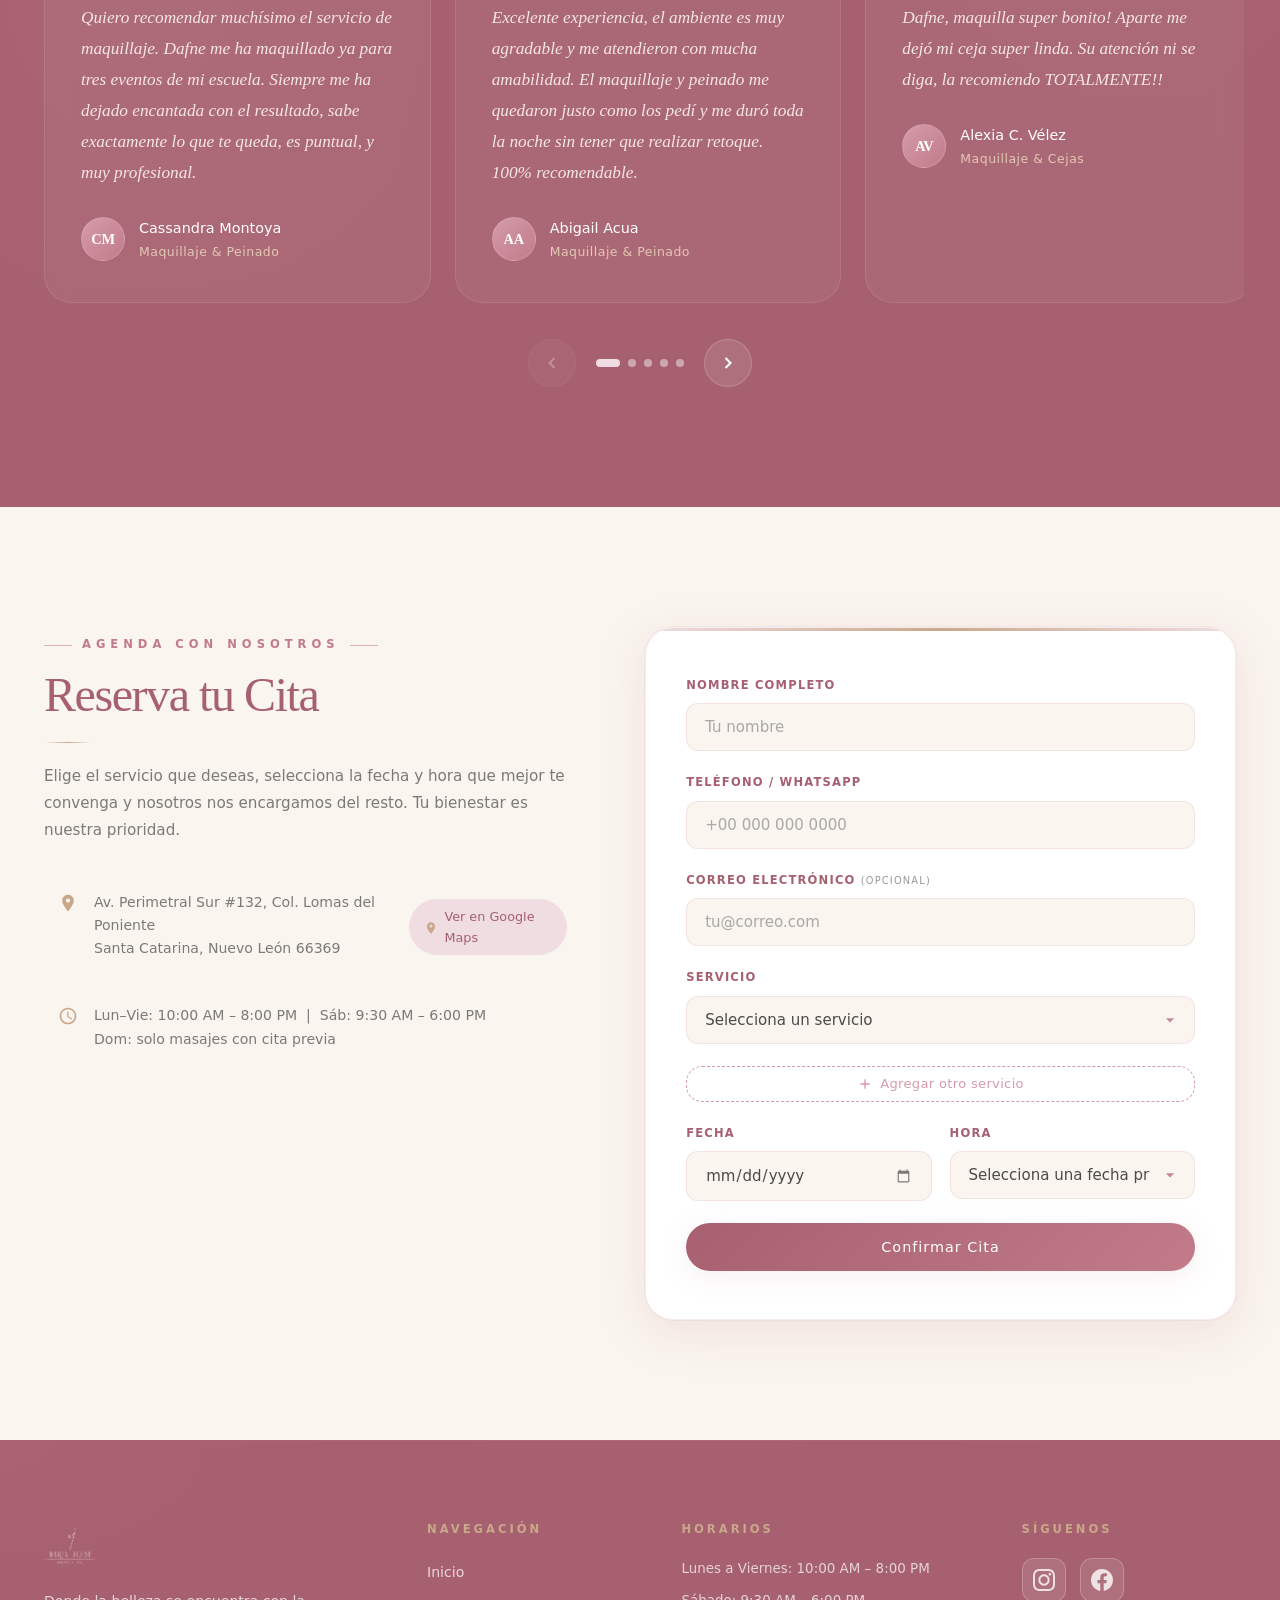
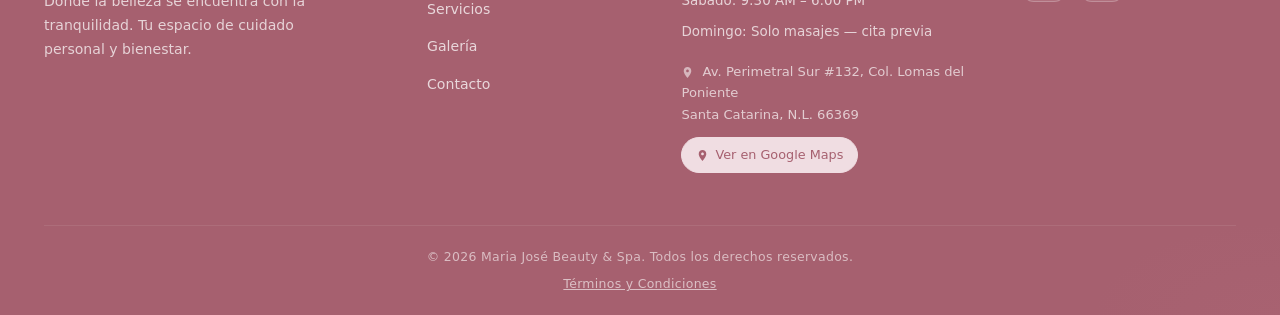
==== commit 4f94de1e: "Agrega retiro de gel, acrílico y pestañas al formulario de citas" ====
--- a/index.html
+++ b/index.html
@@ -1533,6 +1533,7 @@
                 <option value="gel-liso">Gel Liso — $190</option>
                 <option value="gel-sencillo">Gel Dise&ntilde;o Sencillo — $250</option>
                 <option value="gel-elaborado">Gel Dise&ntilde;o Elaborado — $280&ndash;$320</option>
+                <option value="retiro-gel">Retiro de Gel — $50</option>
               </optgroup>
               <optgroup label="Rubber">
                 <option value="rubber">Rubber — desde $380</option>
@@ -1545,6 +1546,7 @@
                 <option value="acrilico-sencillo">Acr&iacute;lico Dise&ntilde;o Sencillo — $450&ndash;$470</option>
                 <option value="acrilico-french">Acr&iacute;lico French — $490</option>
                 <option value="acrilico-elaborado">Acr&iacute;lico Dise&ntilde;o Elaborado — $590&ndash;$740</option>
+                <option value="retiro-acrilico">Retiro de Acr&iacute;lico — $130</option>
               </optgroup>
               <optgroup label="Pedicura">
                 <option value="pedi-gel">Pedicure Gel Liso — $410</option>
@@ -1563,6 +1565,7 @@
                 <option value="lash-foxy">Foxy — $650</option>
                 <option value="lash-artesanal">Volumen Artesanal — $700</option>
                 <option value="lash-mega">MegaVolumen — $850</option>
+                <option value="retiro-pestanas">Retiro de Pesta&ntilde;as — $150</option>
               </optgroup>
               <optgroup label="Maquillaje &amp; Peinados">
                 <option value="maquillaje">Maquillaje Social &mdash; $850</option>
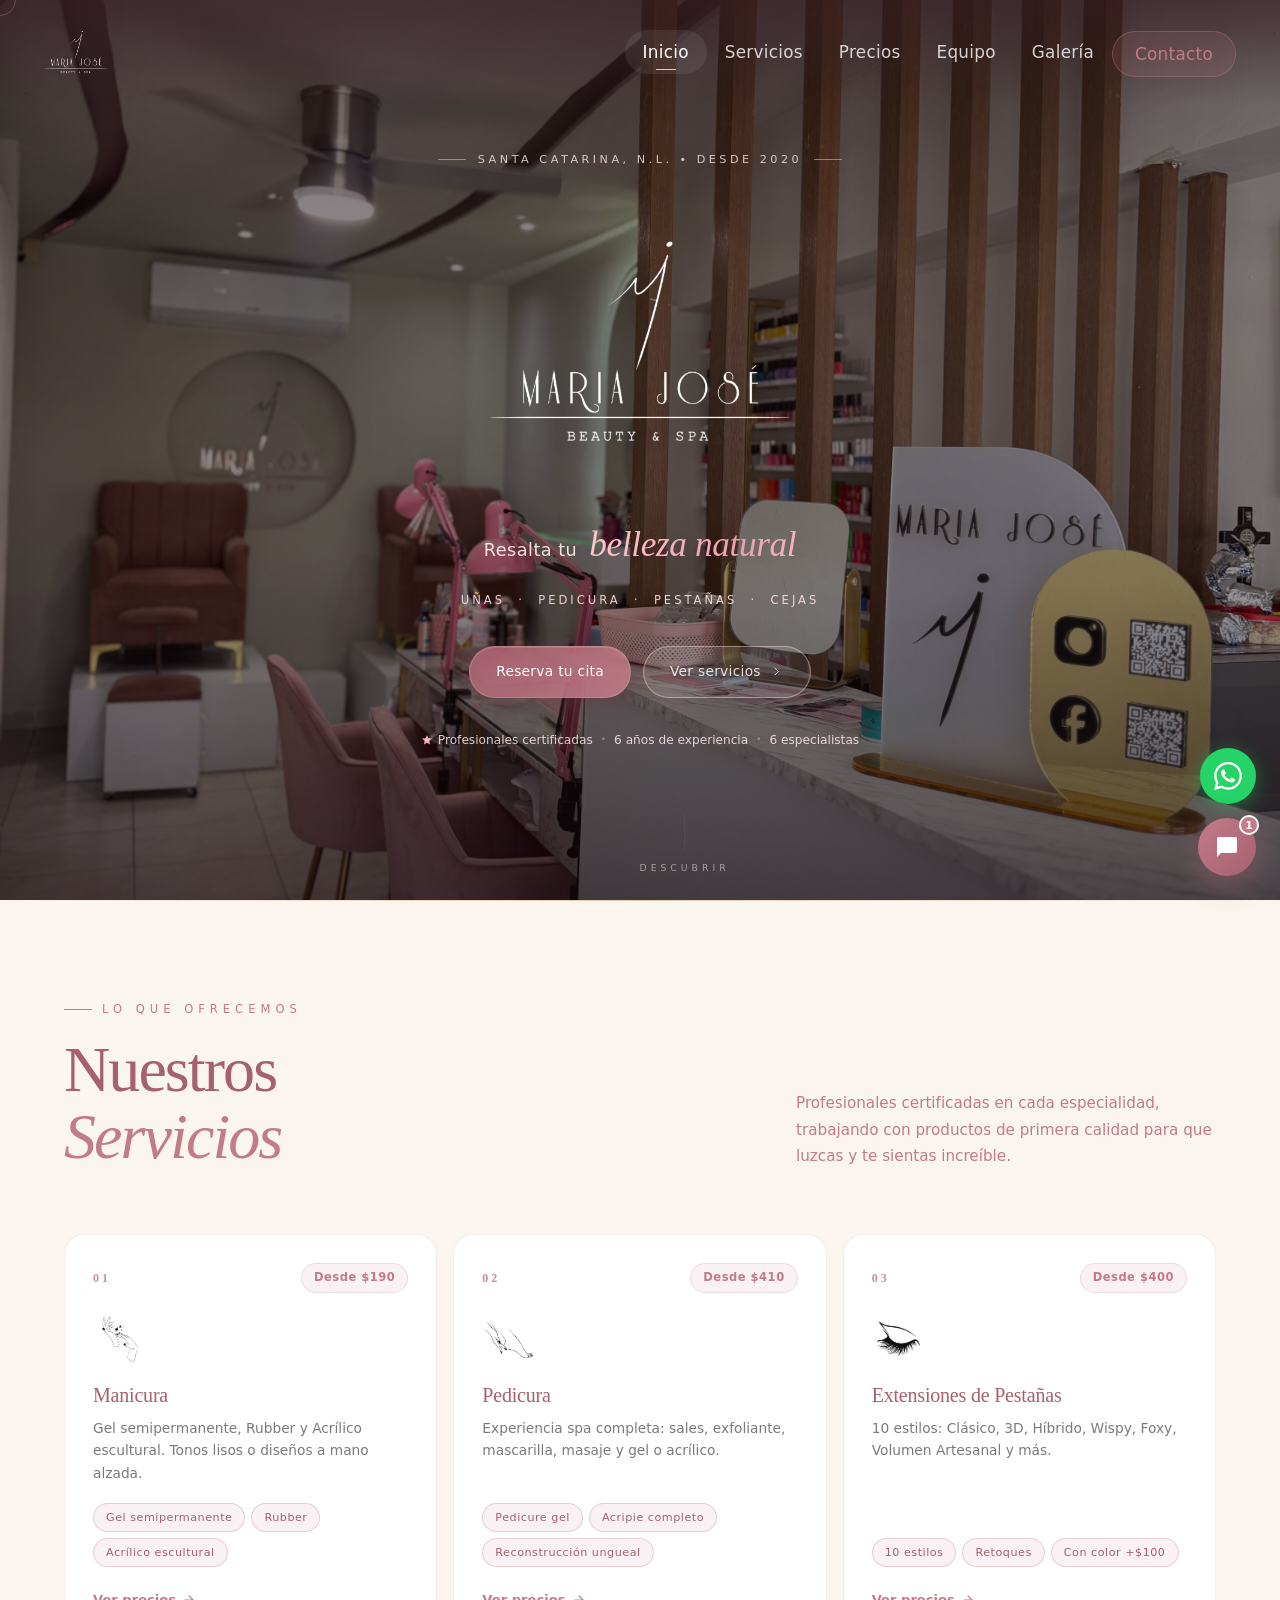
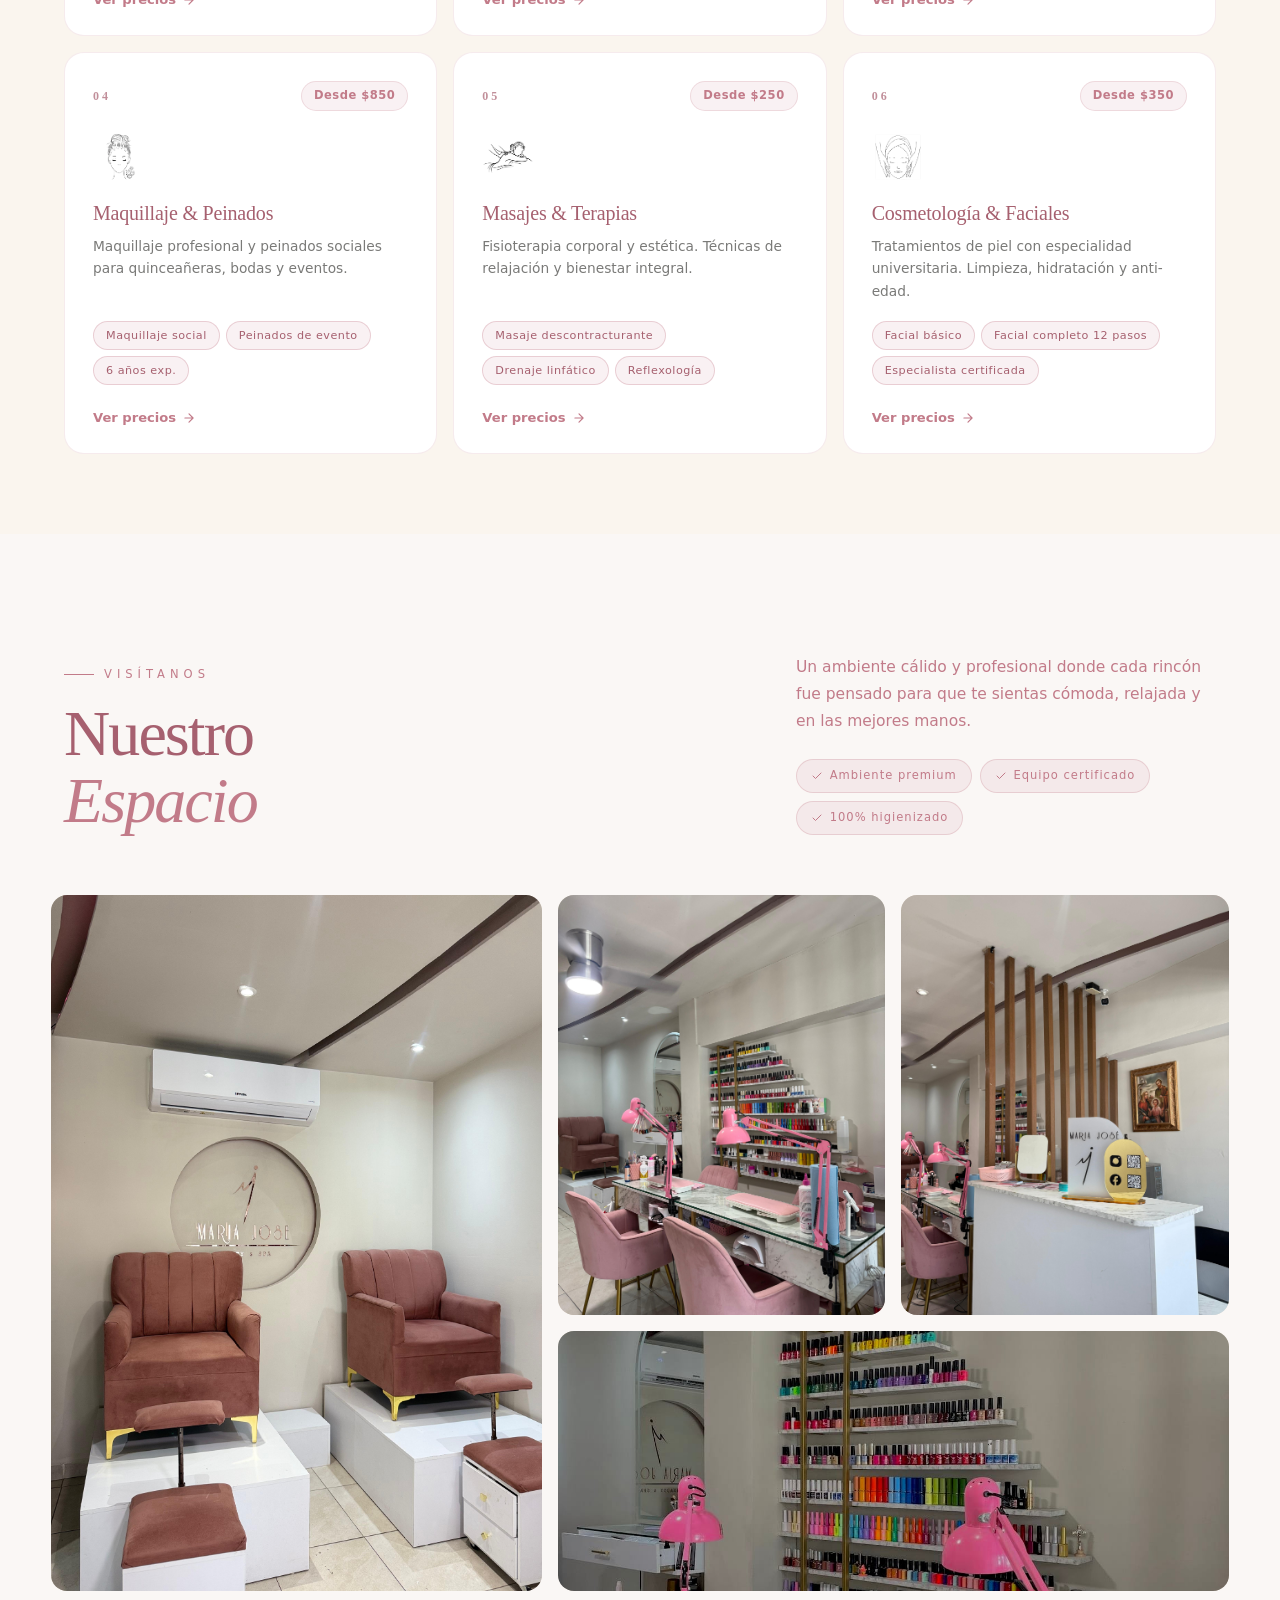
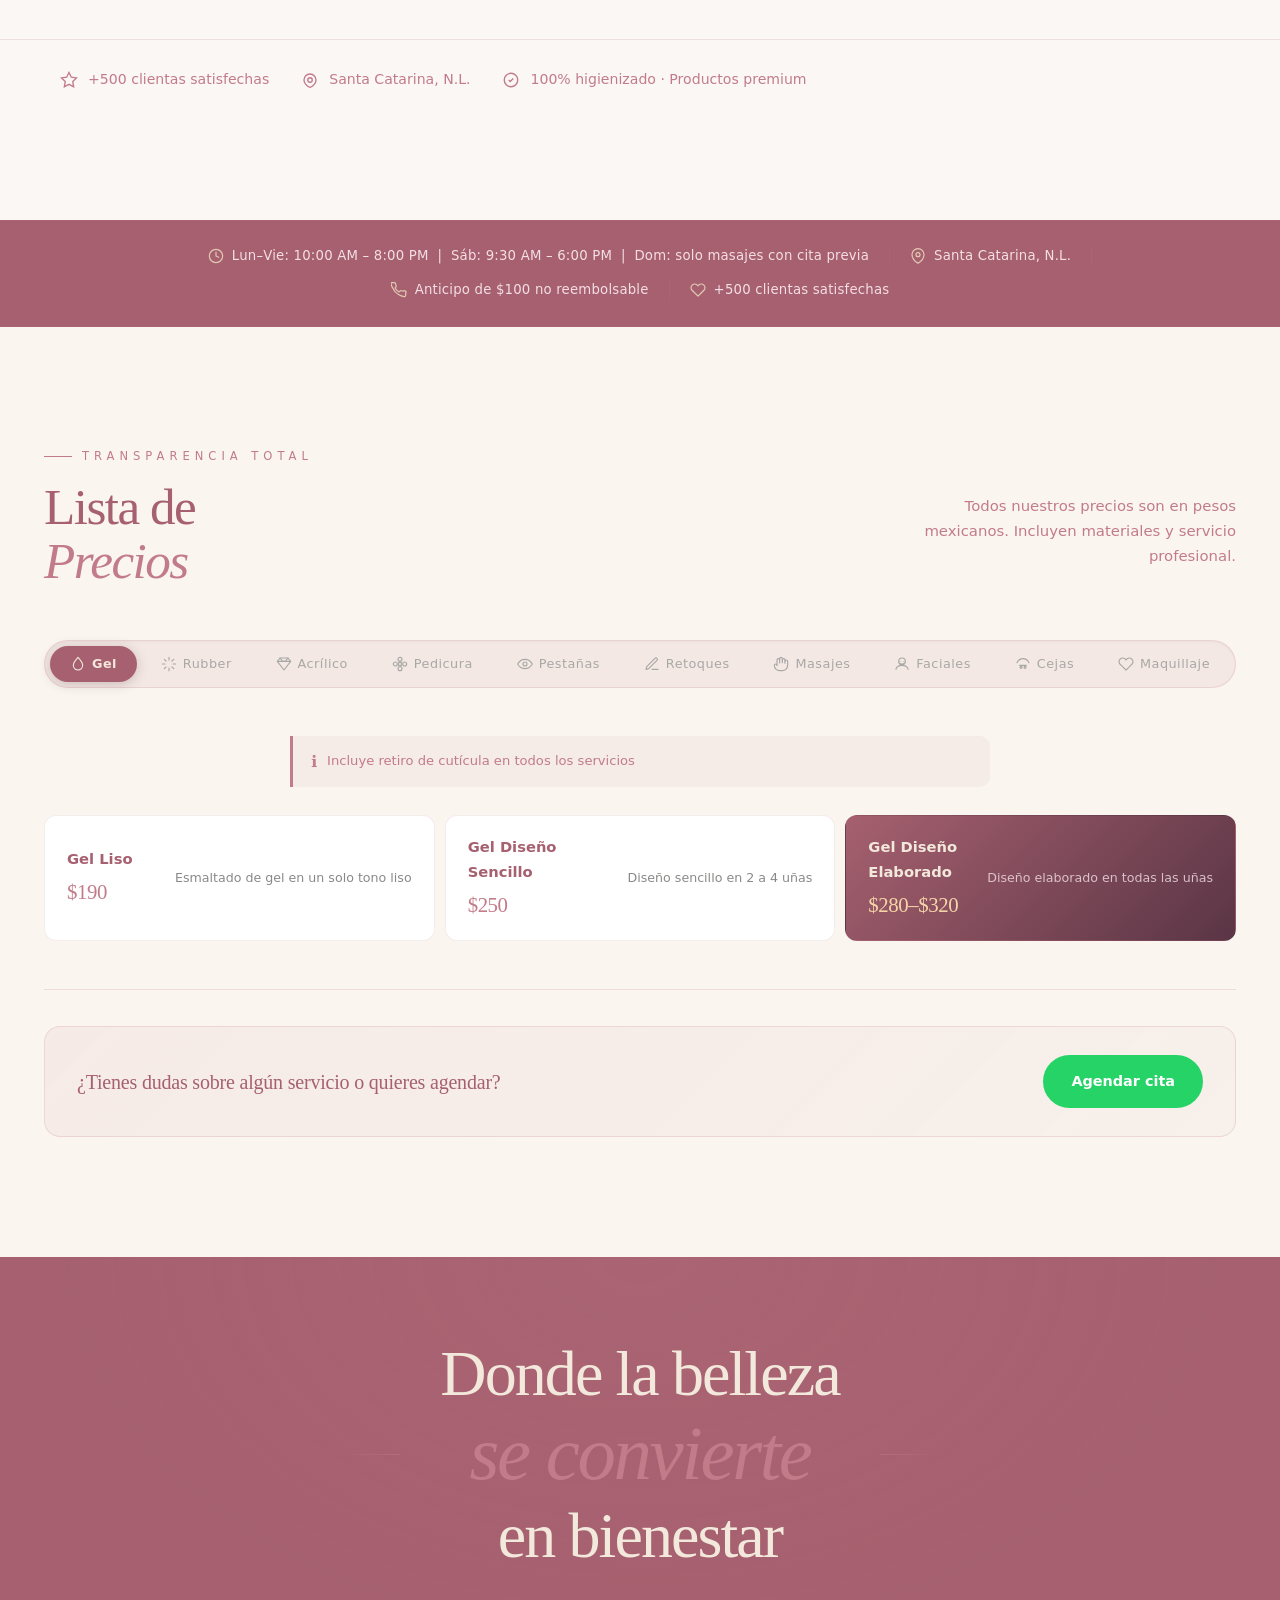
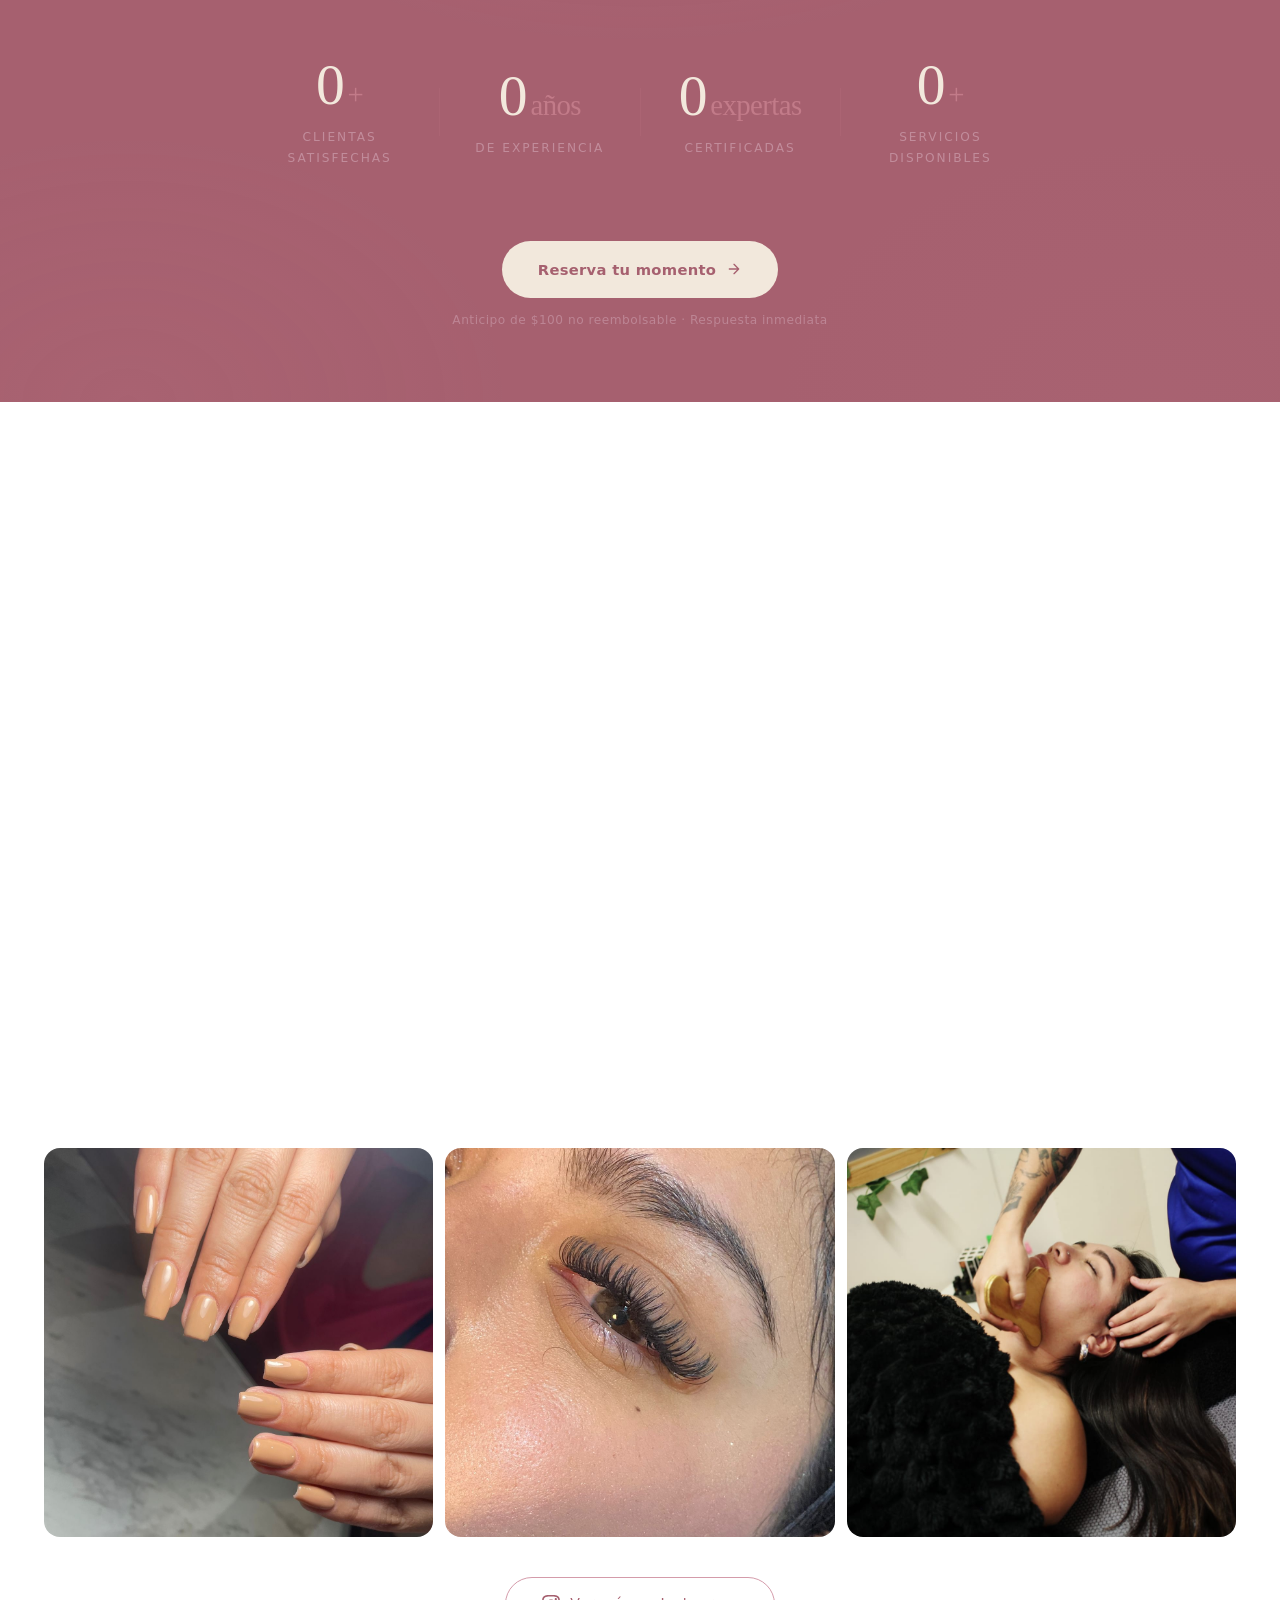
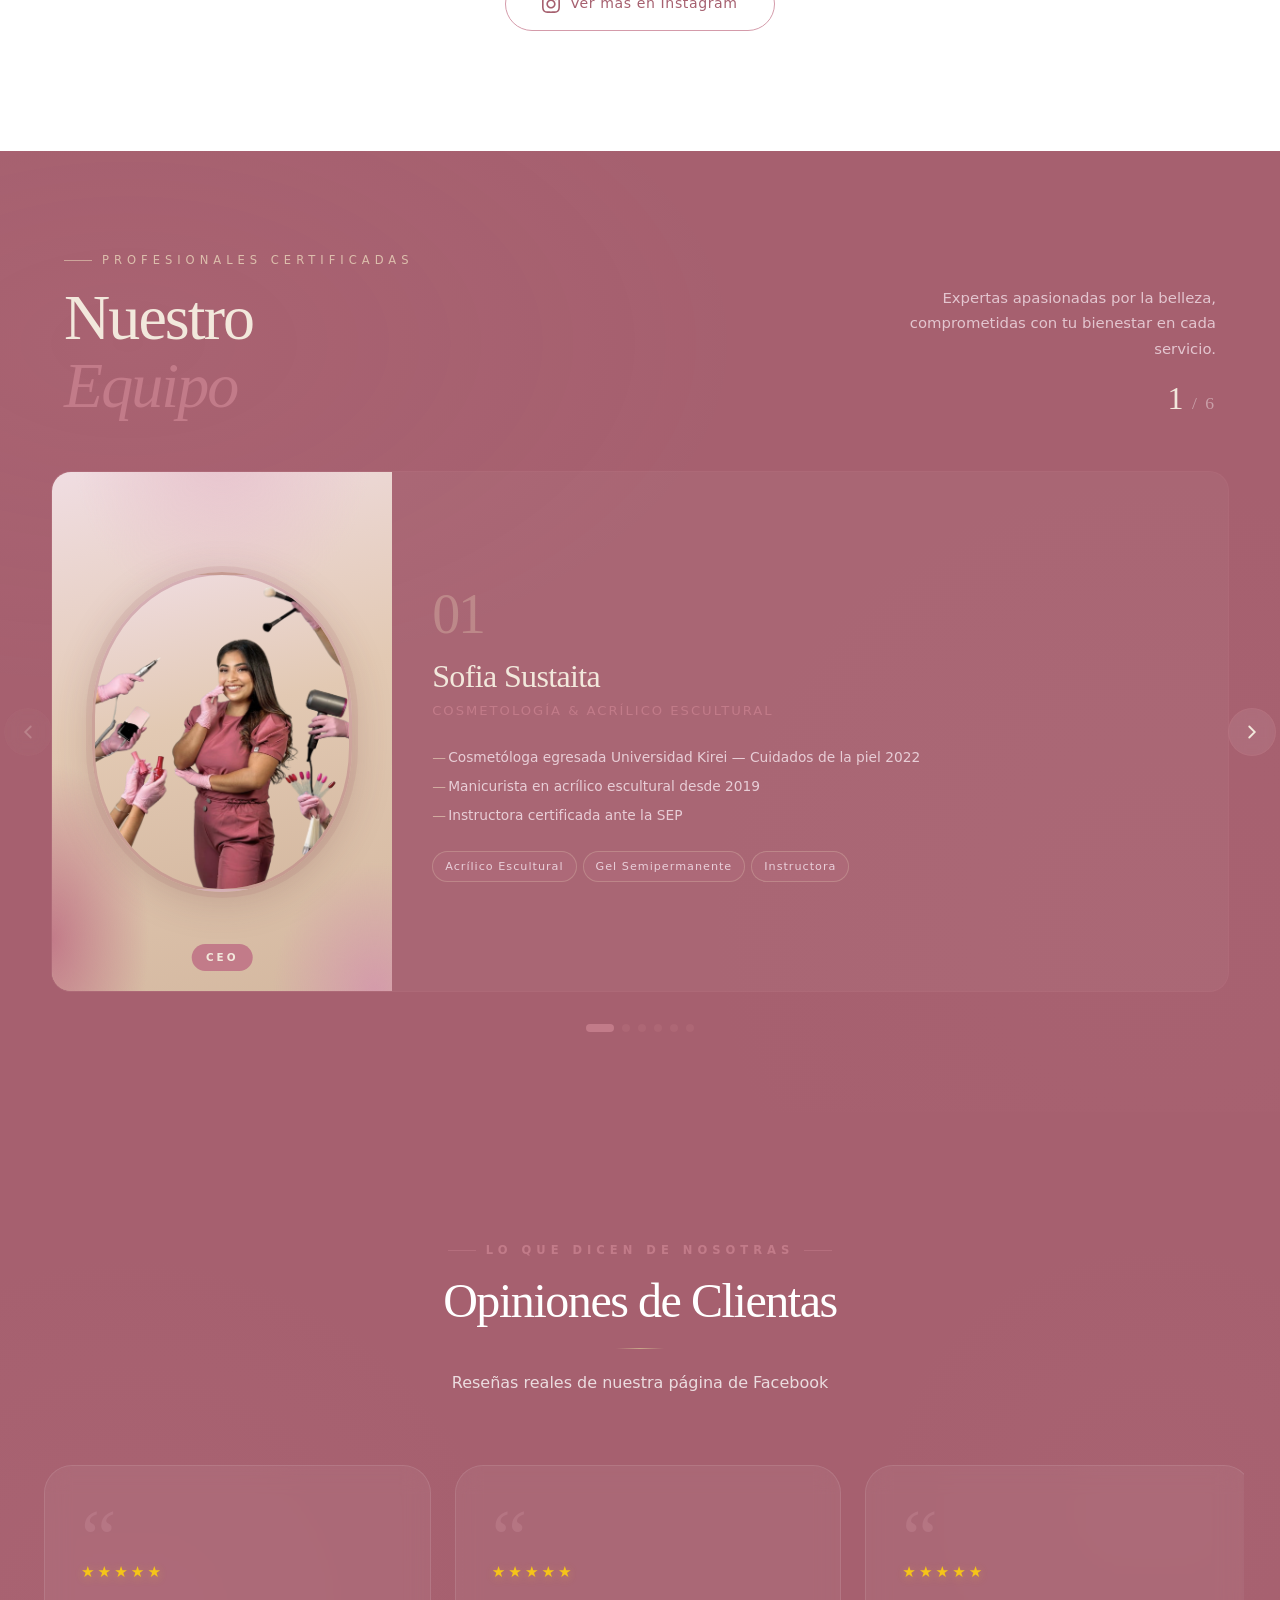
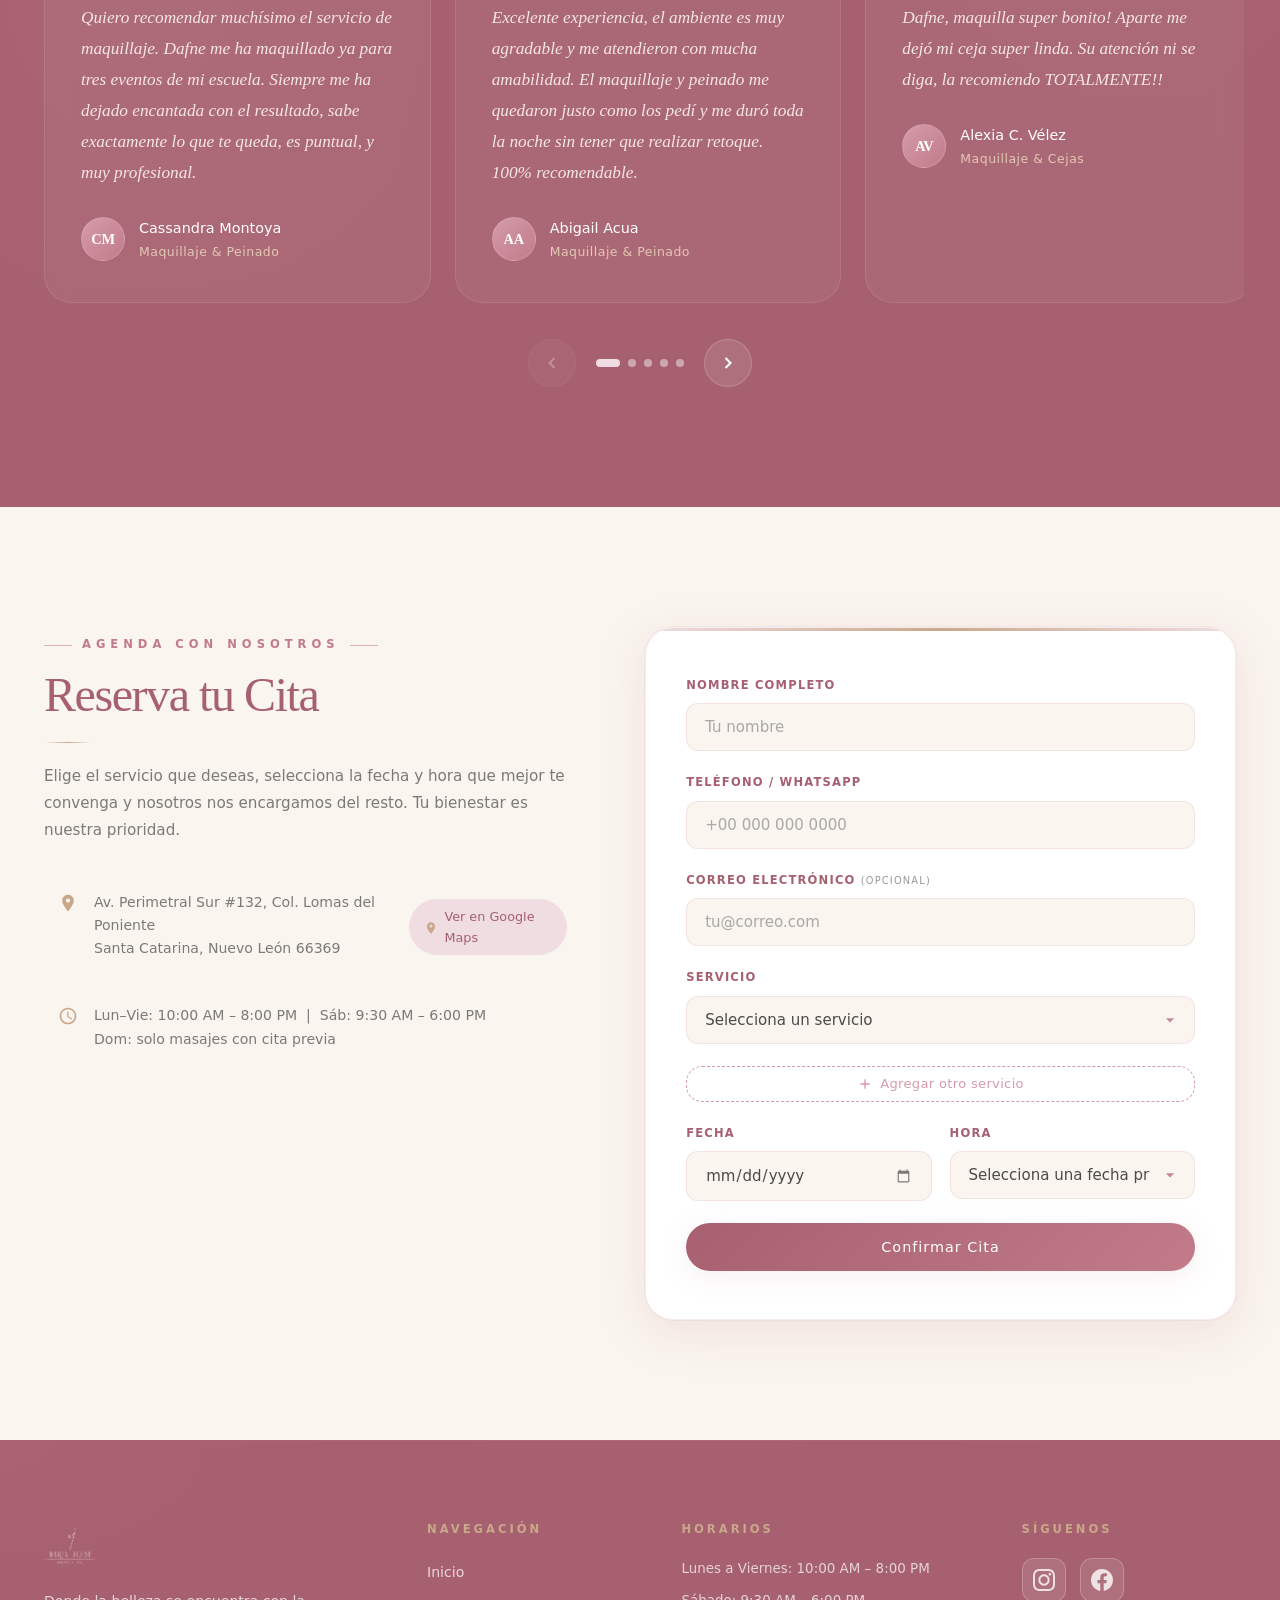
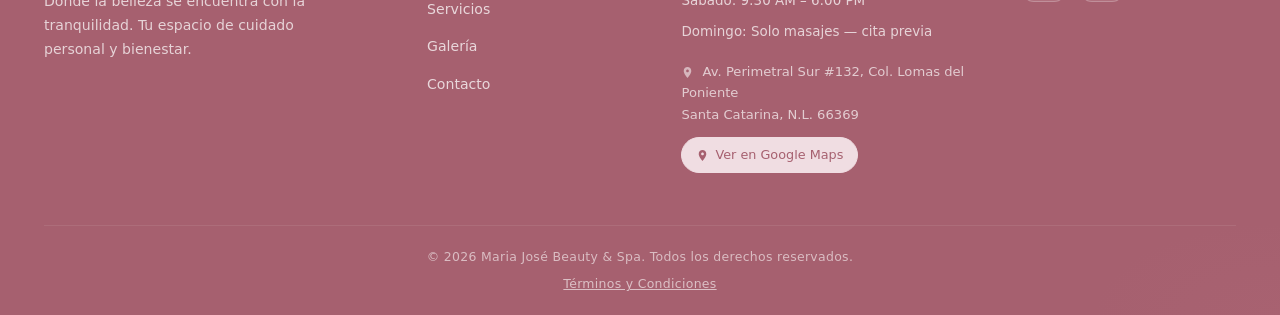
==== commit 4c1756b6: "Elimina a Anette del equipo y asegura Melanie en todos los selects del admin" ====
--- a/index.html
+++ b/index.html
@@ -1058,7 +1058,7 @@
           <img src="img/trabajos/daniela/DANIELA_gel_liso.jpeg" alt="Uñas gel liso" loading="lazy">
         </a>
         <a href="https://www.instagram.com/maria_josebys/" target="_blank" rel="noopener noreferrer" class="gallery__item">
-          <img src="img/trabajos/anette/ANETTE_1_acrilico_french.jpeg" alt="Acrílico french" loading="lazy">
+          <img src="img/trabajos/daniela/DANIELA_gel_sencillo.jpg" alt="Uñas gel sencillo" loading="lazy">
         </a>
         <a href="https://www.instagram.com/maria_josebys/" target="_blank" rel="noopener noreferrer" class="gallery__item">
           <img src="img/trabajos/yuliana/YULY_clasico.jpg" alt="Extensiones de pestañas clásico" loading="lazy">
@@ -1067,7 +1067,7 @@
           <img src="img/trabajos/daniela/DANIELA_acrilico_liso.jpeg" alt="Acrílico liso" loading="lazy">
         </a>
         <a href="https://www.instagram.com/maria_josebys/" target="_blank" rel="noopener noreferrer" class="gallery__item">
-          <img src="img/trabajos/anette/ANETTE_0.jpeg" alt="Trabajo Anette" loading="lazy">
+          <img src="img/trabajos/yuliana/YULY_3d_rimel.jpg" alt="Extensiones 3D efecto rímel" loading="lazy">
         </a>
         <a href="https://www.instagram.com/maria_josebys/" target="_blank" rel="noopener noreferrer" class="gallery__item">
           <img src="img/trabajos/perla/PERLA_1.jpg" alt="Tratamiento Perla" loading="lazy">
@@ -1173,46 +1173,6 @@
                 <button class="team2__work-thumb" data-member="daniela" data-idx="9" aria-label="Ver trabajo 10" style="background-image:url('img/trabajos/daniela/DANIELA_rubber_liso.jpeg')"></button>
                 <button class="team2__work-thumb" data-member="daniela" data-idx="10" aria-label="Ver trabajo 11" style="background-image:url('img/trabajos/daniela/DANIELA_rubber_sencillo.jpeg')"></button>
                 <button class="team2__works-all team-card__gallery-btn" data-member="daniela">Ver todos &rarr;</button>
-              </div>
-            </div>
-          </div>
-        </article>
-
-        <!-- Anette -->
-        <article class="team2__card" data-member="anette">
-          <div class="team2__photo">
-            <div class="team2__photo-frame">
-              <img src="img/equipo/Annete_Constantino.png" alt="Anette Constantino" style="object-position: center 15%;">
-            </div>
-          </div>
-          <div class="team2__body">
-            <div class="team2__body-top">
-              <div class="team2__num">03</div>
-              <h3 class="team2__name">Anette Constantino</h3>
-              <p class="team2__specialty">Cultora de Belleza &amp; Nail Art</p>
-              <ul class="team2__creds">
-                <li>Cultora de Belleza certificada ante la SEP 2019</li>
-                <li>Especialista en dise&ntilde;os elaborados a mano alzada</li>
-                <li>Instructora en pr&aacute;cticas de acr&iacute;lico b&aacute;sico</li>
-              </ul>
-              <div class="team2__tags">
-                <span>Nail Art</span>
-                <span>Mano Alzada</span>
-                <span>Pedicura</span>
-              </div>
-            </div>
-            <div class="team2__works">
-              <p class="team2__works-label">Trabajos</p>
-              <div class="team2__works-strip">
-                <button class="team2__work-thumb" data-member="anette" data-idx="0" aria-label="Ver trabajo 1" style="background-image:url('img/trabajos/anette/ANETTE_0.jpeg')"></button>
-                <button class="team2__work-thumb" data-member="anette" data-idx="1" aria-label="Ver trabajo 2" style="background-image:url('img/trabajos/anette/ANETTE_1_acrilico_french.jpeg')"></button>
-                <button class="team2__work-thumb" data-member="anette" data-idx="2" aria-label="Ver trabajo 3" style="background-image:url('img/trabajos/anette/ANETTE_2_acrilico_elaborado.jpeg')"></button>
-                <button class="team2__work-thumb" data-member="anette" data-idx="3" aria-label="Ver trabajo 4" style="background-image:url('img/trabajos/anette/ANETTE_3_acrilico_sencillo.jpeg')"></button>
-                <button class="team2__work-thumb" data-member="anette" data-idx="4" aria-label="Ver trabajo 5" style="background-image:url('img/trabajos/anette/ANETTE_4_acripie.jpg')"></button>
-                <button class="team2__work-thumb" data-member="anette" data-idx="5" aria-label="Ver trabajo 6" style="background-image:url('img/trabajos/anette/ANETTE_5_gel_sencillo.jpeg')"></button>
-                <button class="team2__work-thumb" data-member="anette" data-idx="6" aria-label="Ver trabajo 7" style="background-image:url('img/trabajos/anette/ANETTE_6_rubber_sencillo.jpeg')"></button>
-                <button class="team2__work-thumb" data-member="anette" data-idx="7" aria-label="Ver trabajo 8" style="background-image:url('img/trabajos/anette/ANETTE_7_lashlifting.jpg')"></button>
-                <button class="team2__works-all team-card__gallery-btn" data-member="anette">Ver todos &rarr;</button>
               </div>
             </div>
           </div>
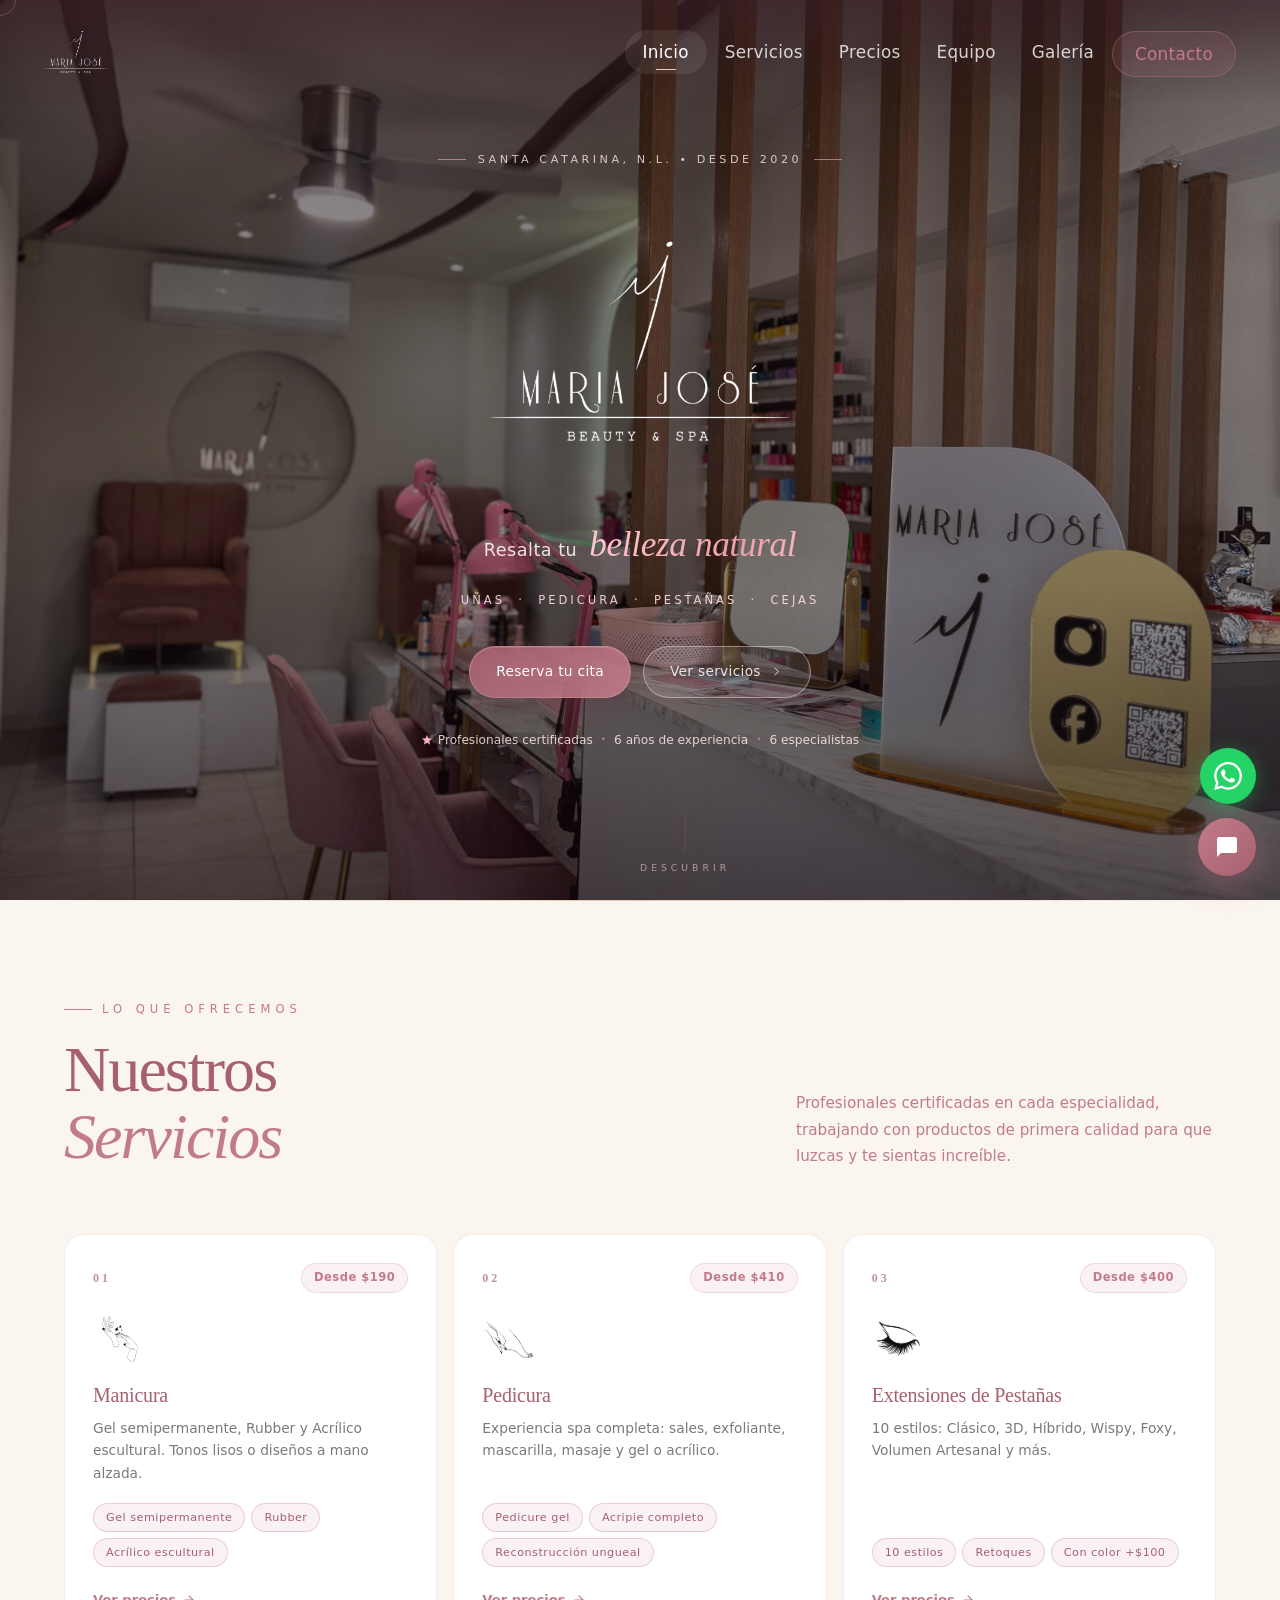
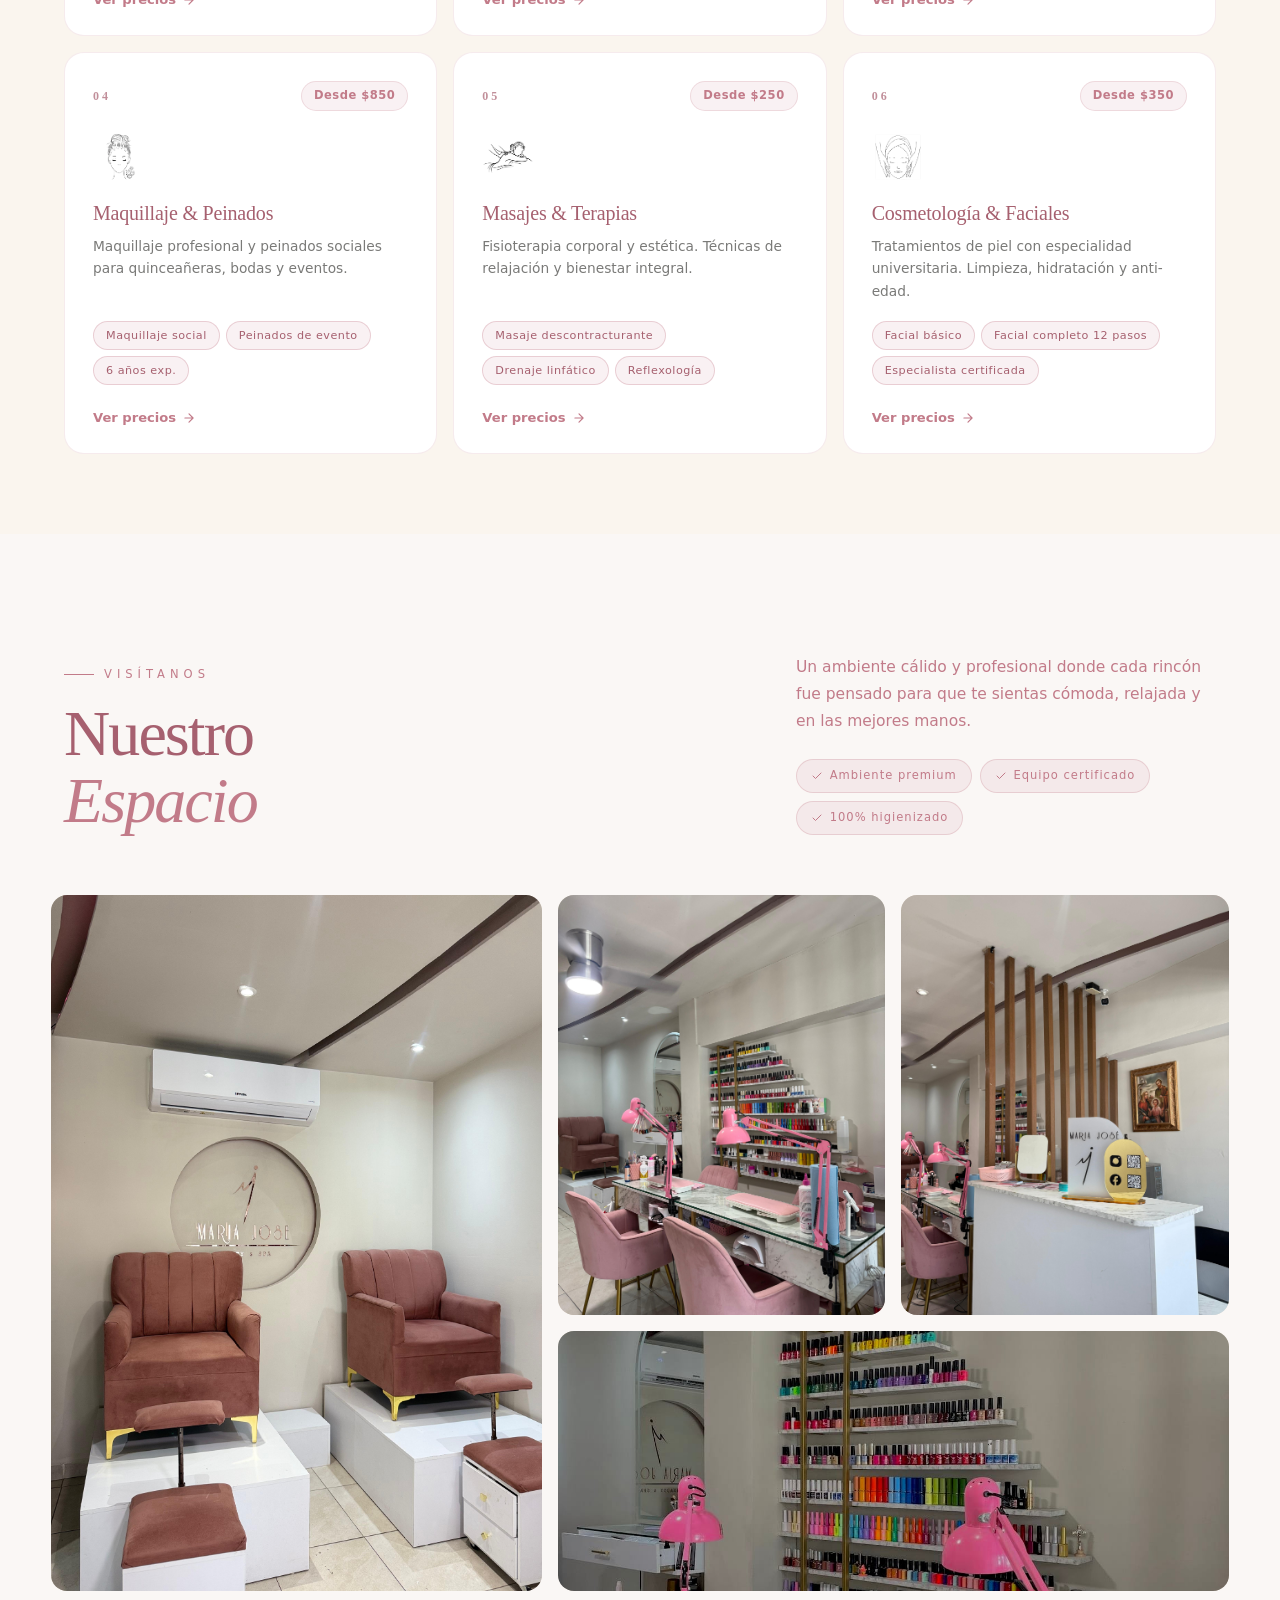
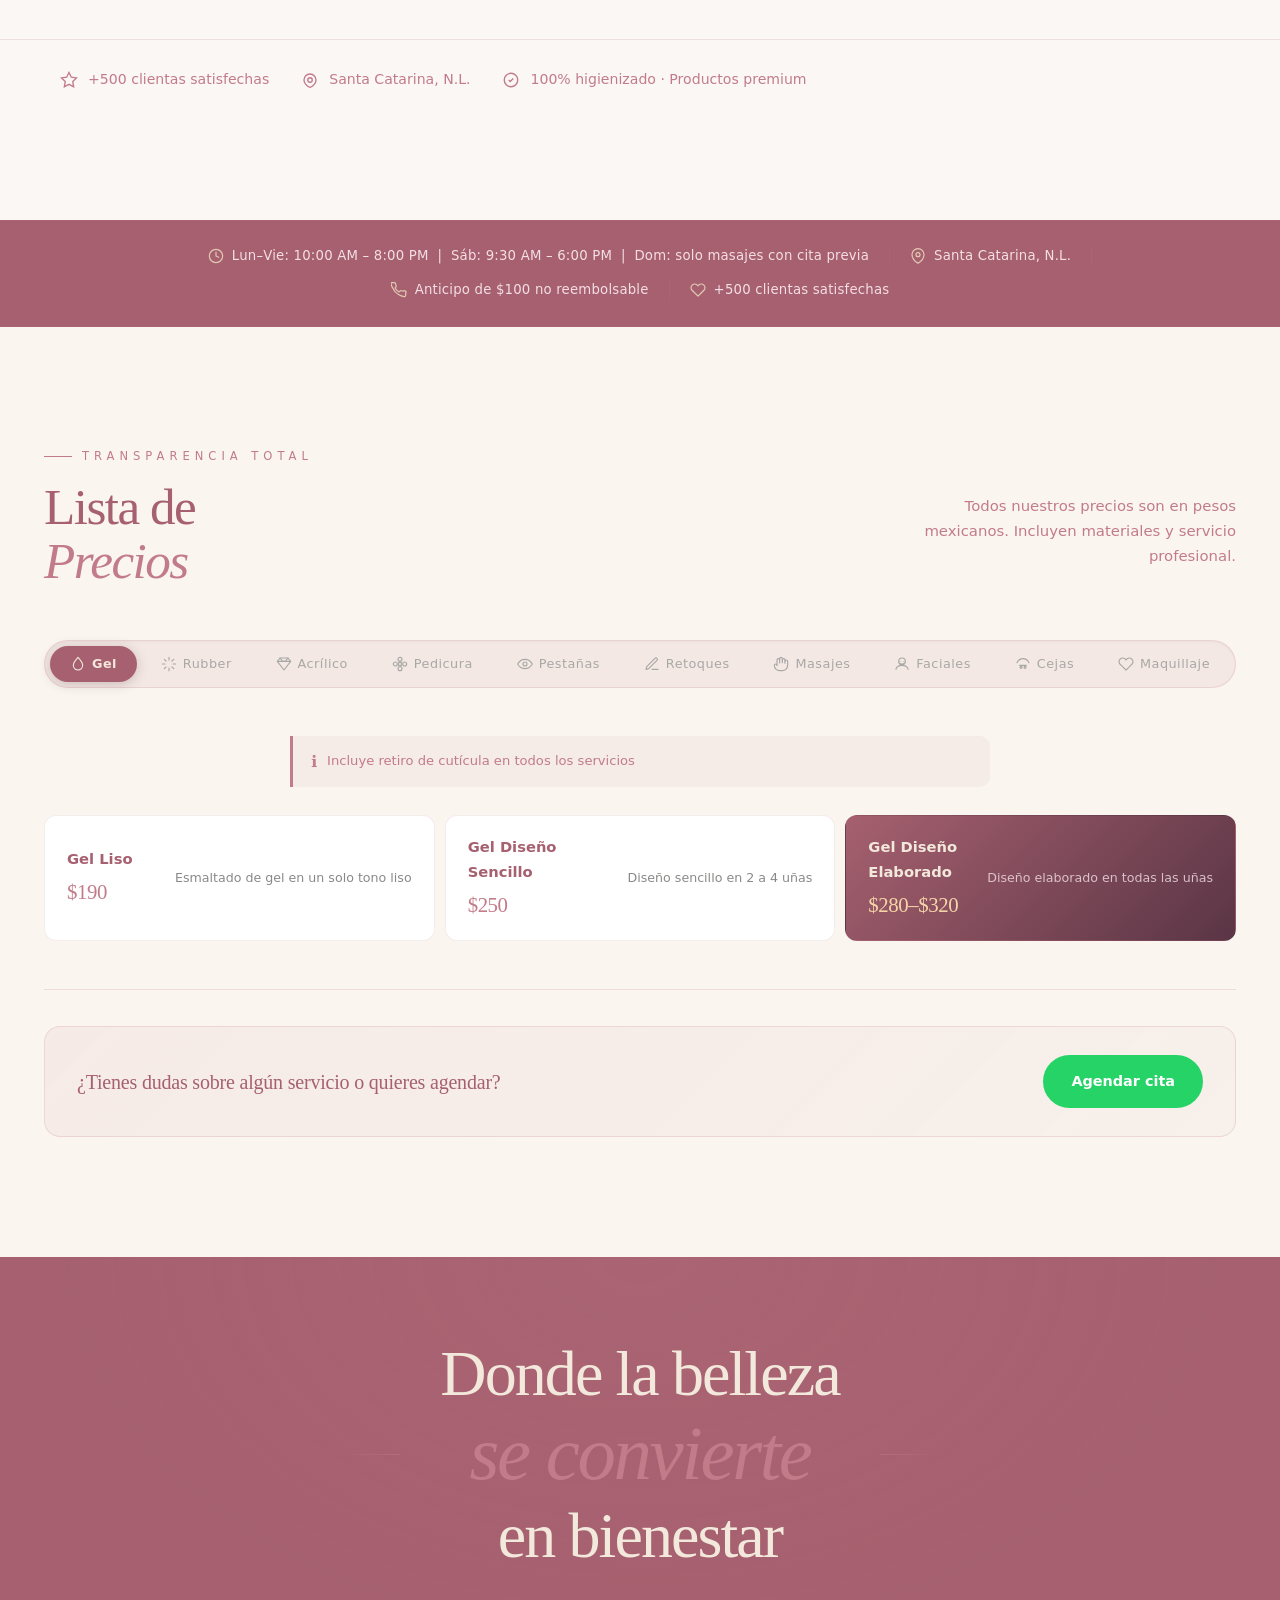
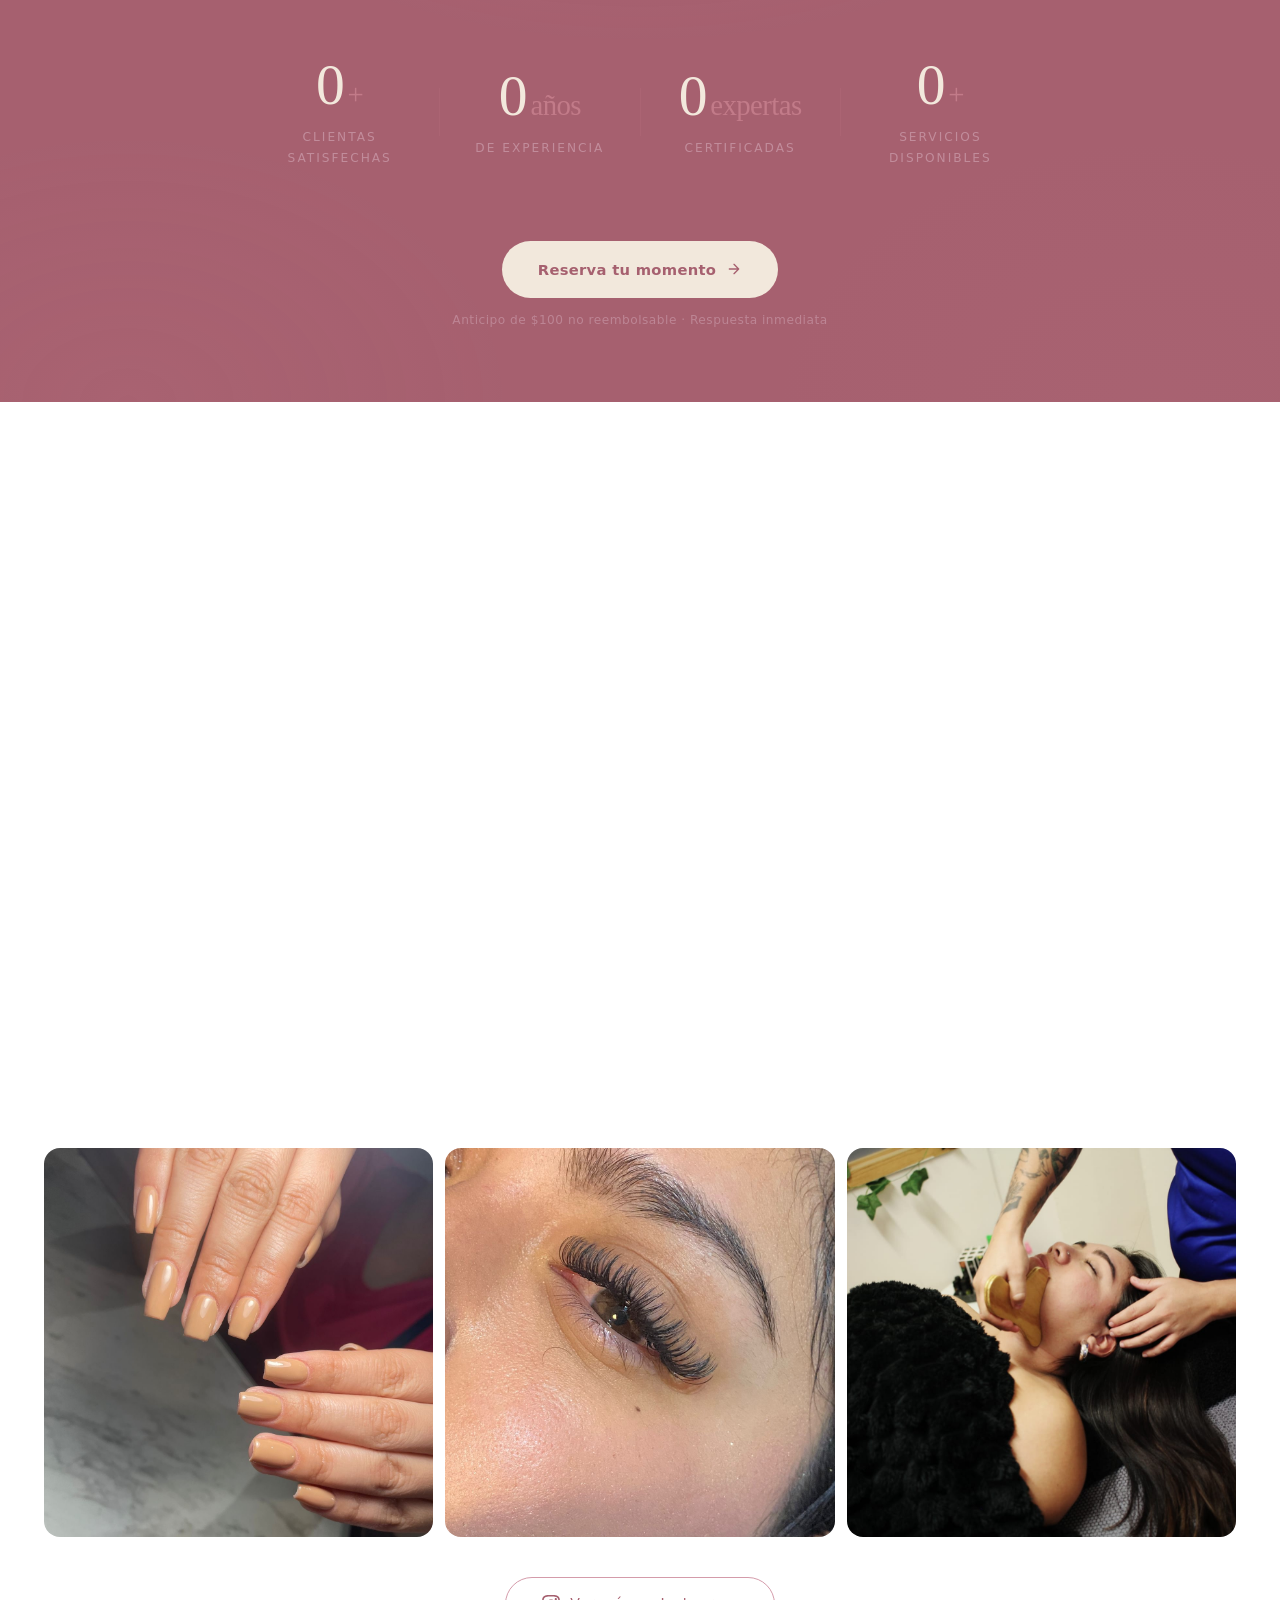
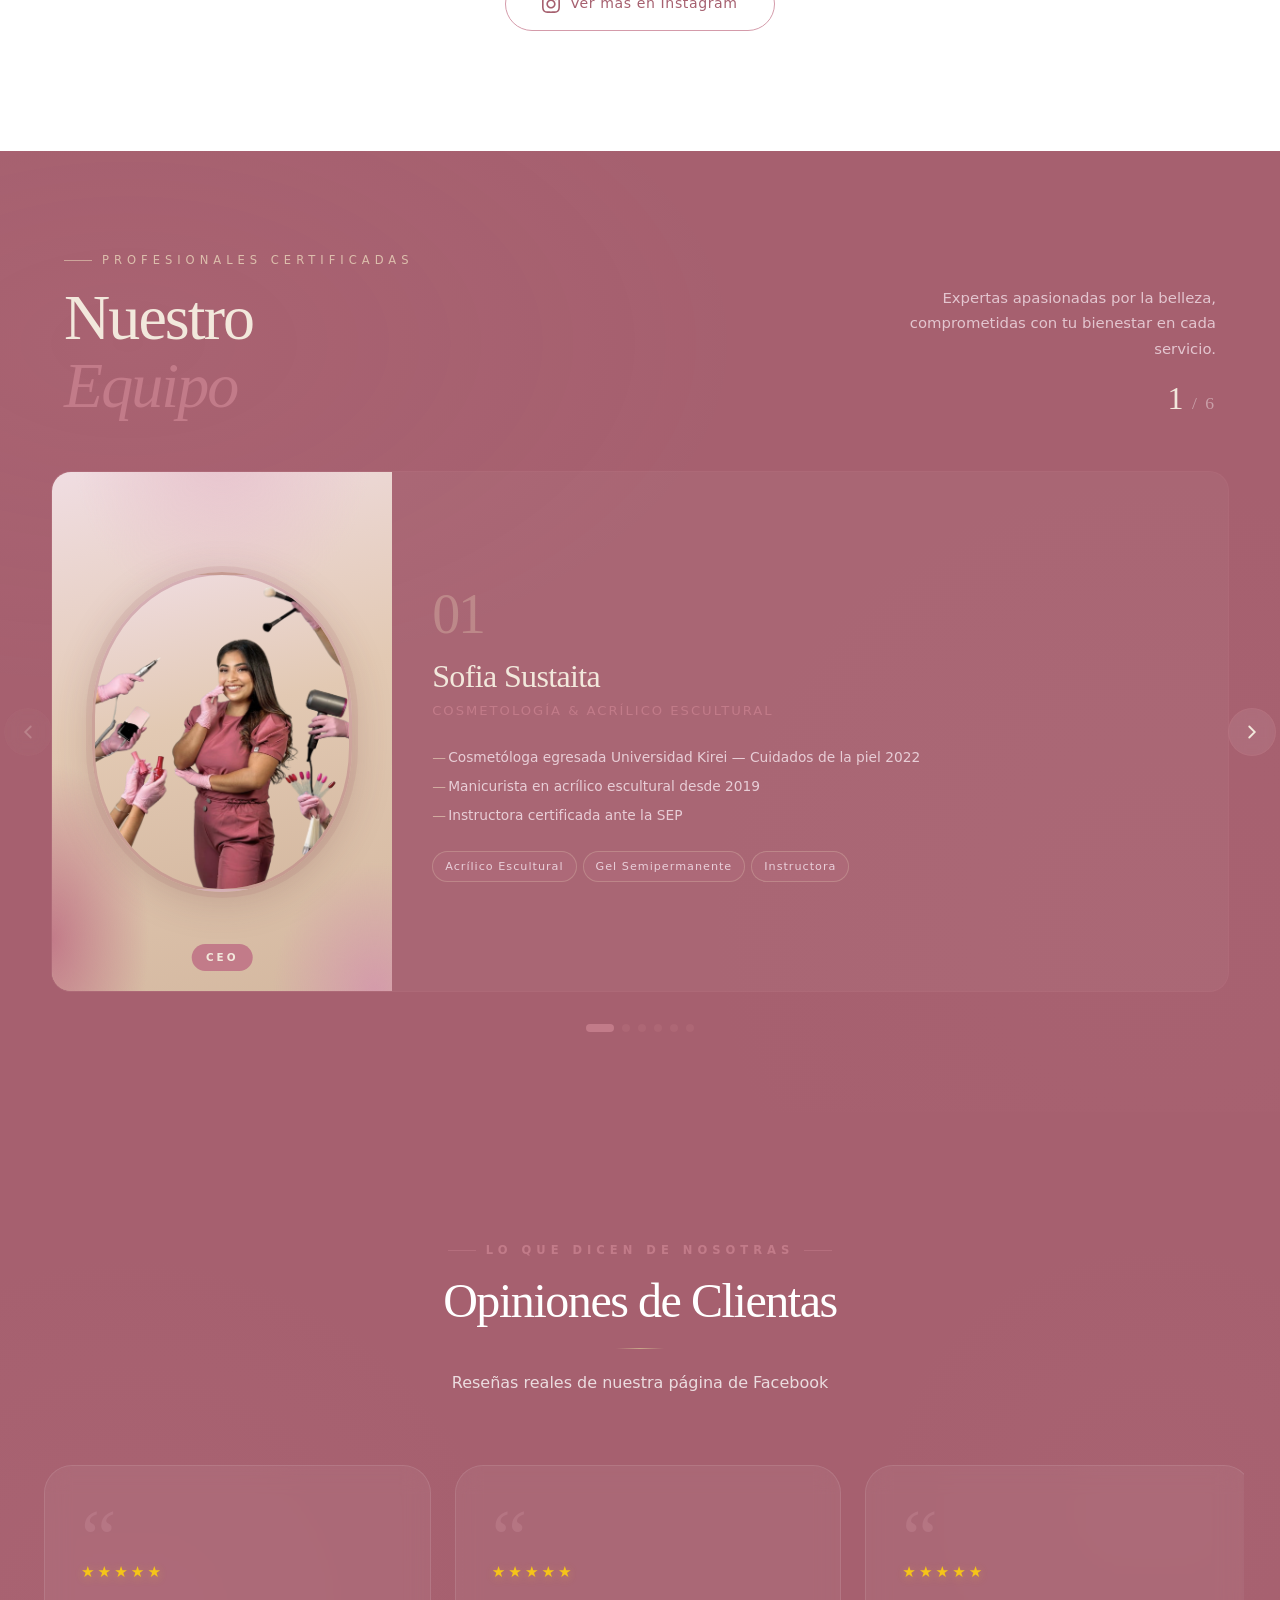
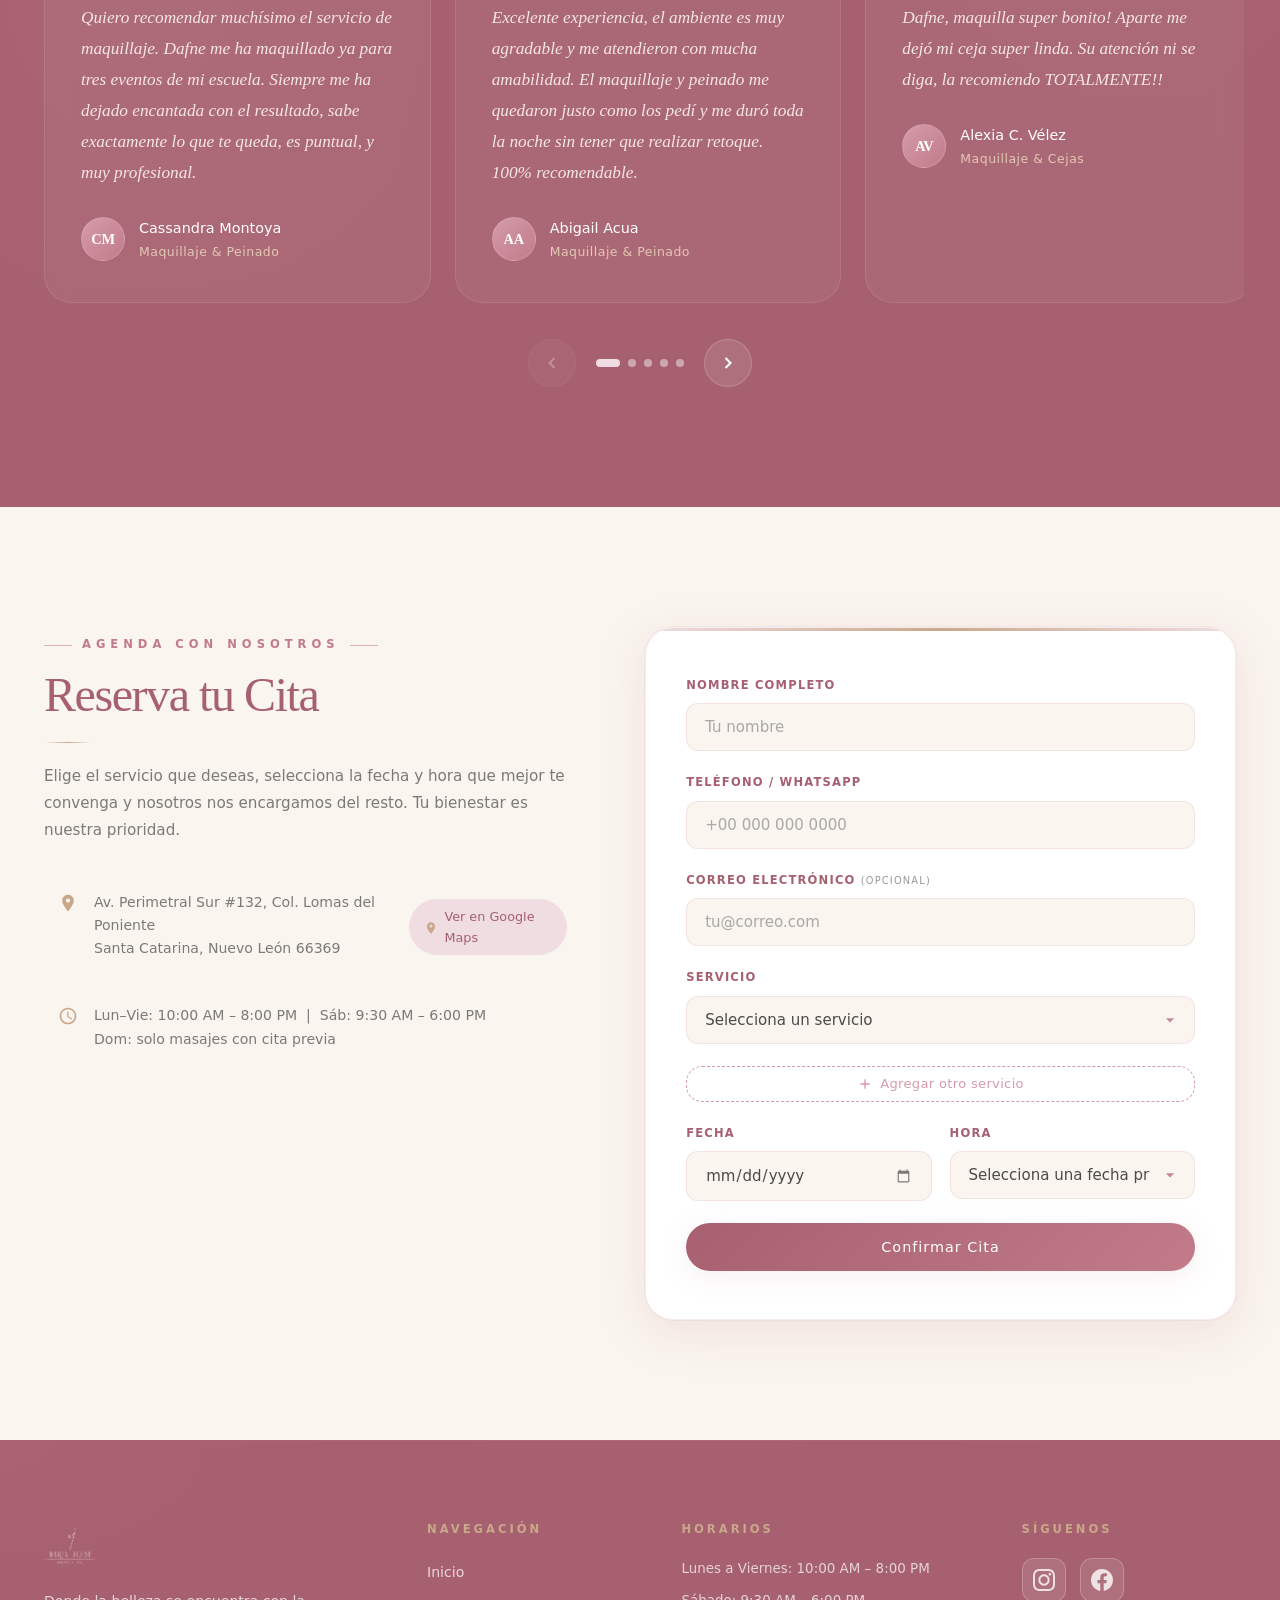
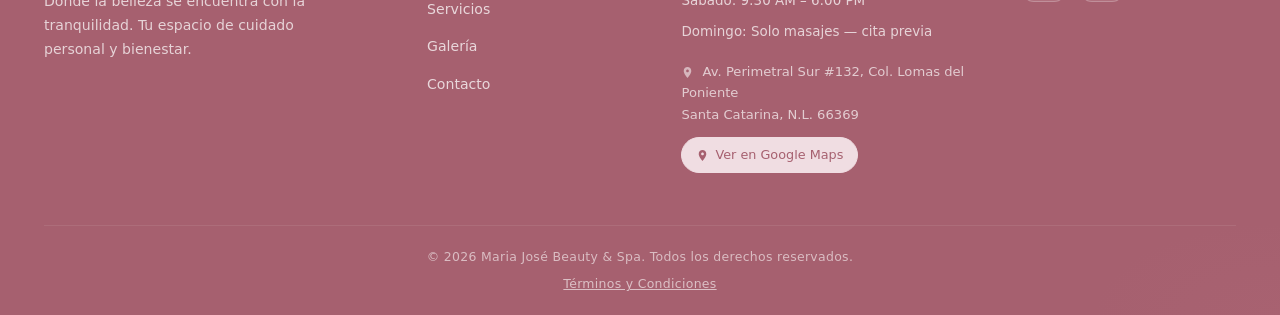
==== commit 04016ab0: "Corrige extensión de imagen en galería (.jpg → .jpeg)" ====
--- a/index.html
+++ b/index.html
@@ -1058,7 +1058,7 @@
           <img src="img/trabajos/daniela/DANIELA_gel_liso.jpeg" alt="Uñas gel liso" loading="lazy">
         </a>
         <a href="https://www.instagram.com/maria_josebys/" target="_blank" rel="noopener noreferrer" class="gallery__item">
-          <img src="img/trabajos/daniela/DANIELA_gel_sencillo.jpg" alt="Uñas gel sencillo" loading="lazy">
+          <img src="img/trabajos/daniela/DANIELA_gel_sencillo.jpeg" alt="Uñas gel sencillo" loading="lazy">
         </a>
         <a href="https://www.instagram.com/maria_josebys/" target="_blank" rel="noopener noreferrer" class="gallery__item">
           <img src="img/trabajos/yuliana/YULY_clasico.jpg" alt="Extensiones de pestañas clásico" loading="lazy">
